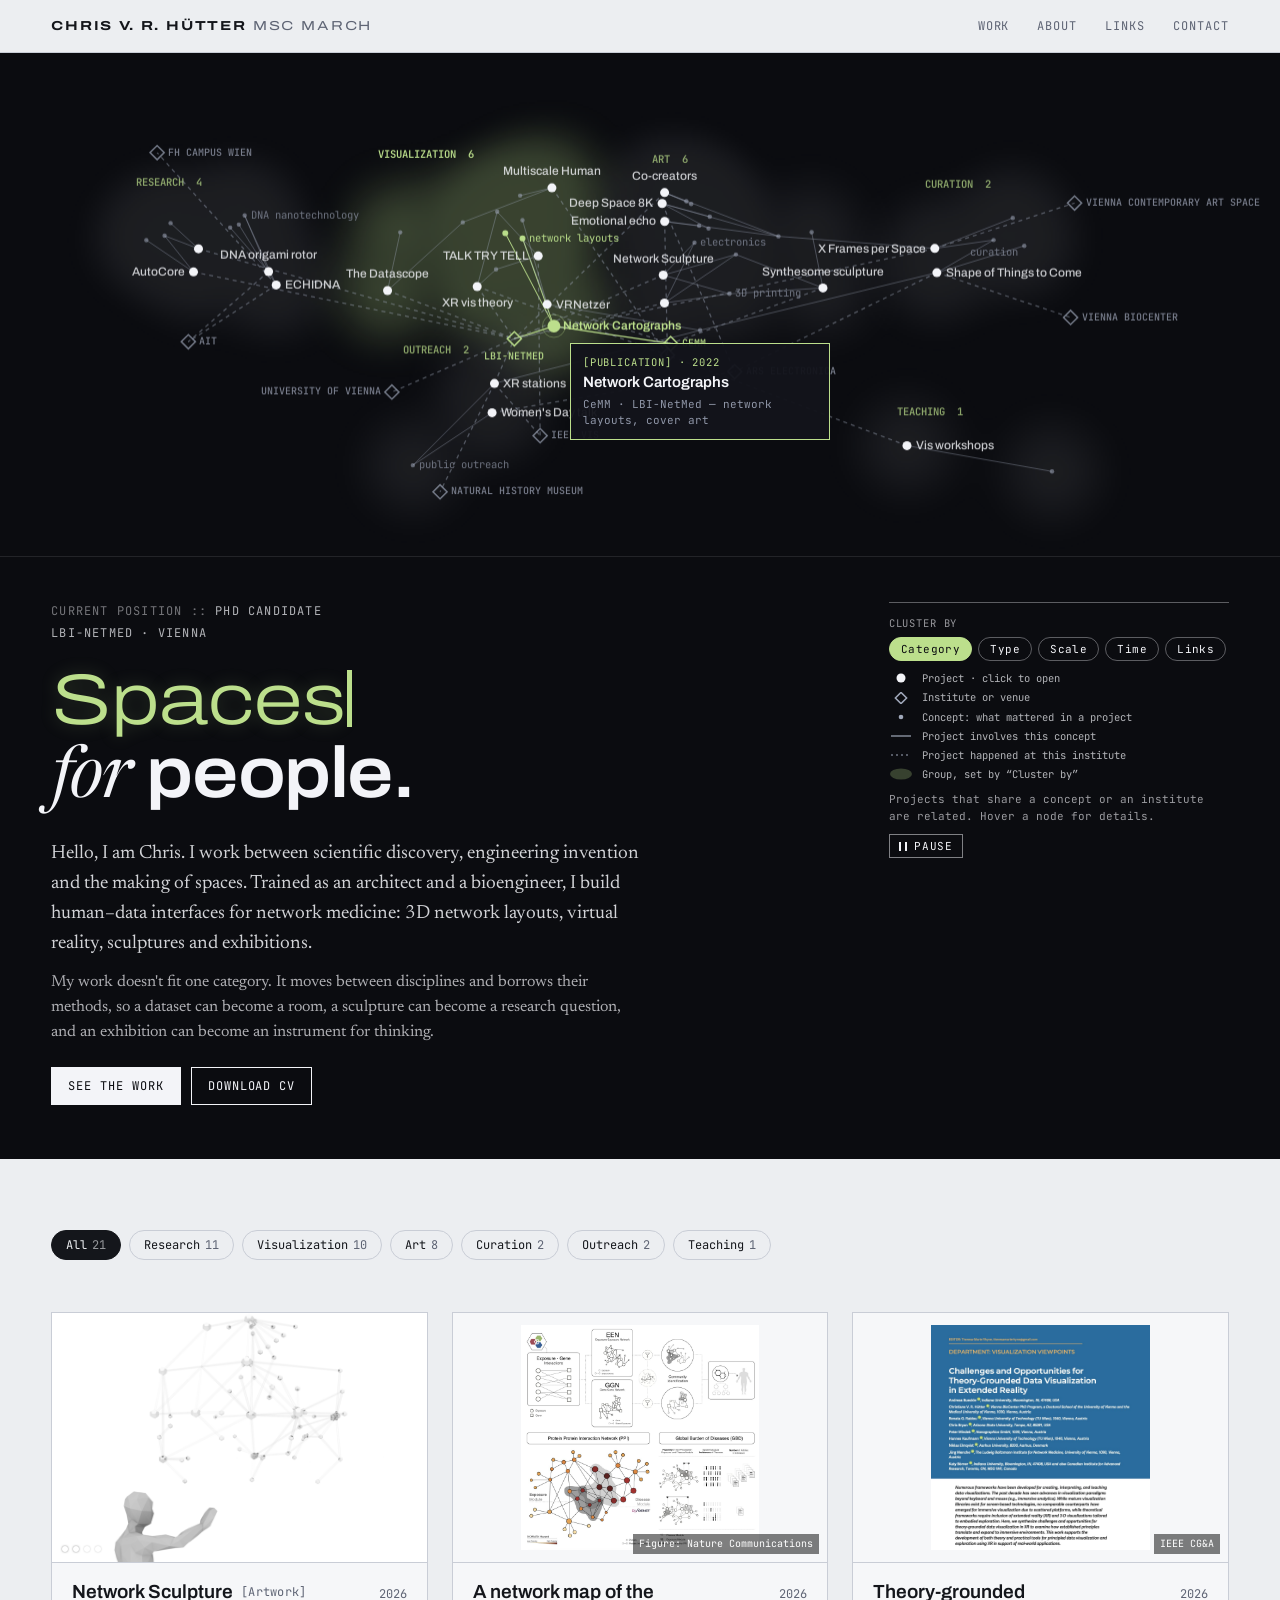
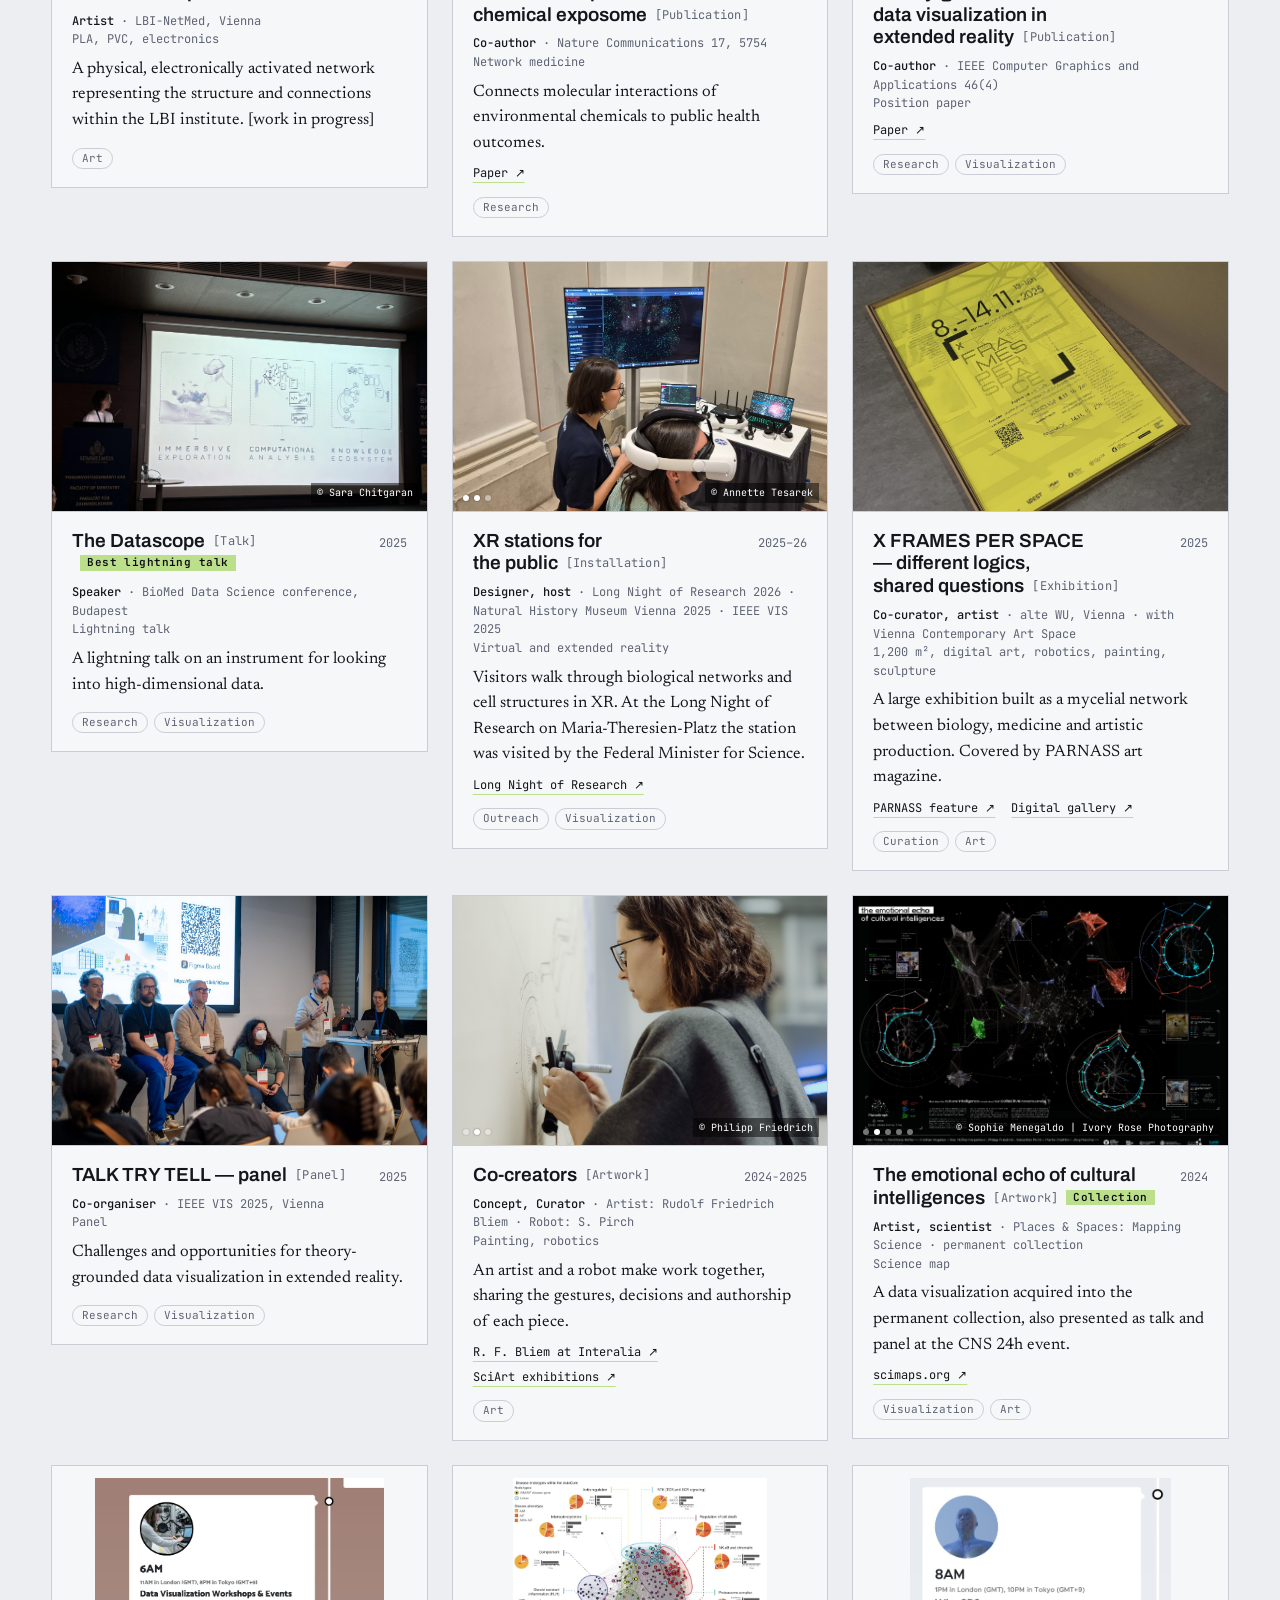
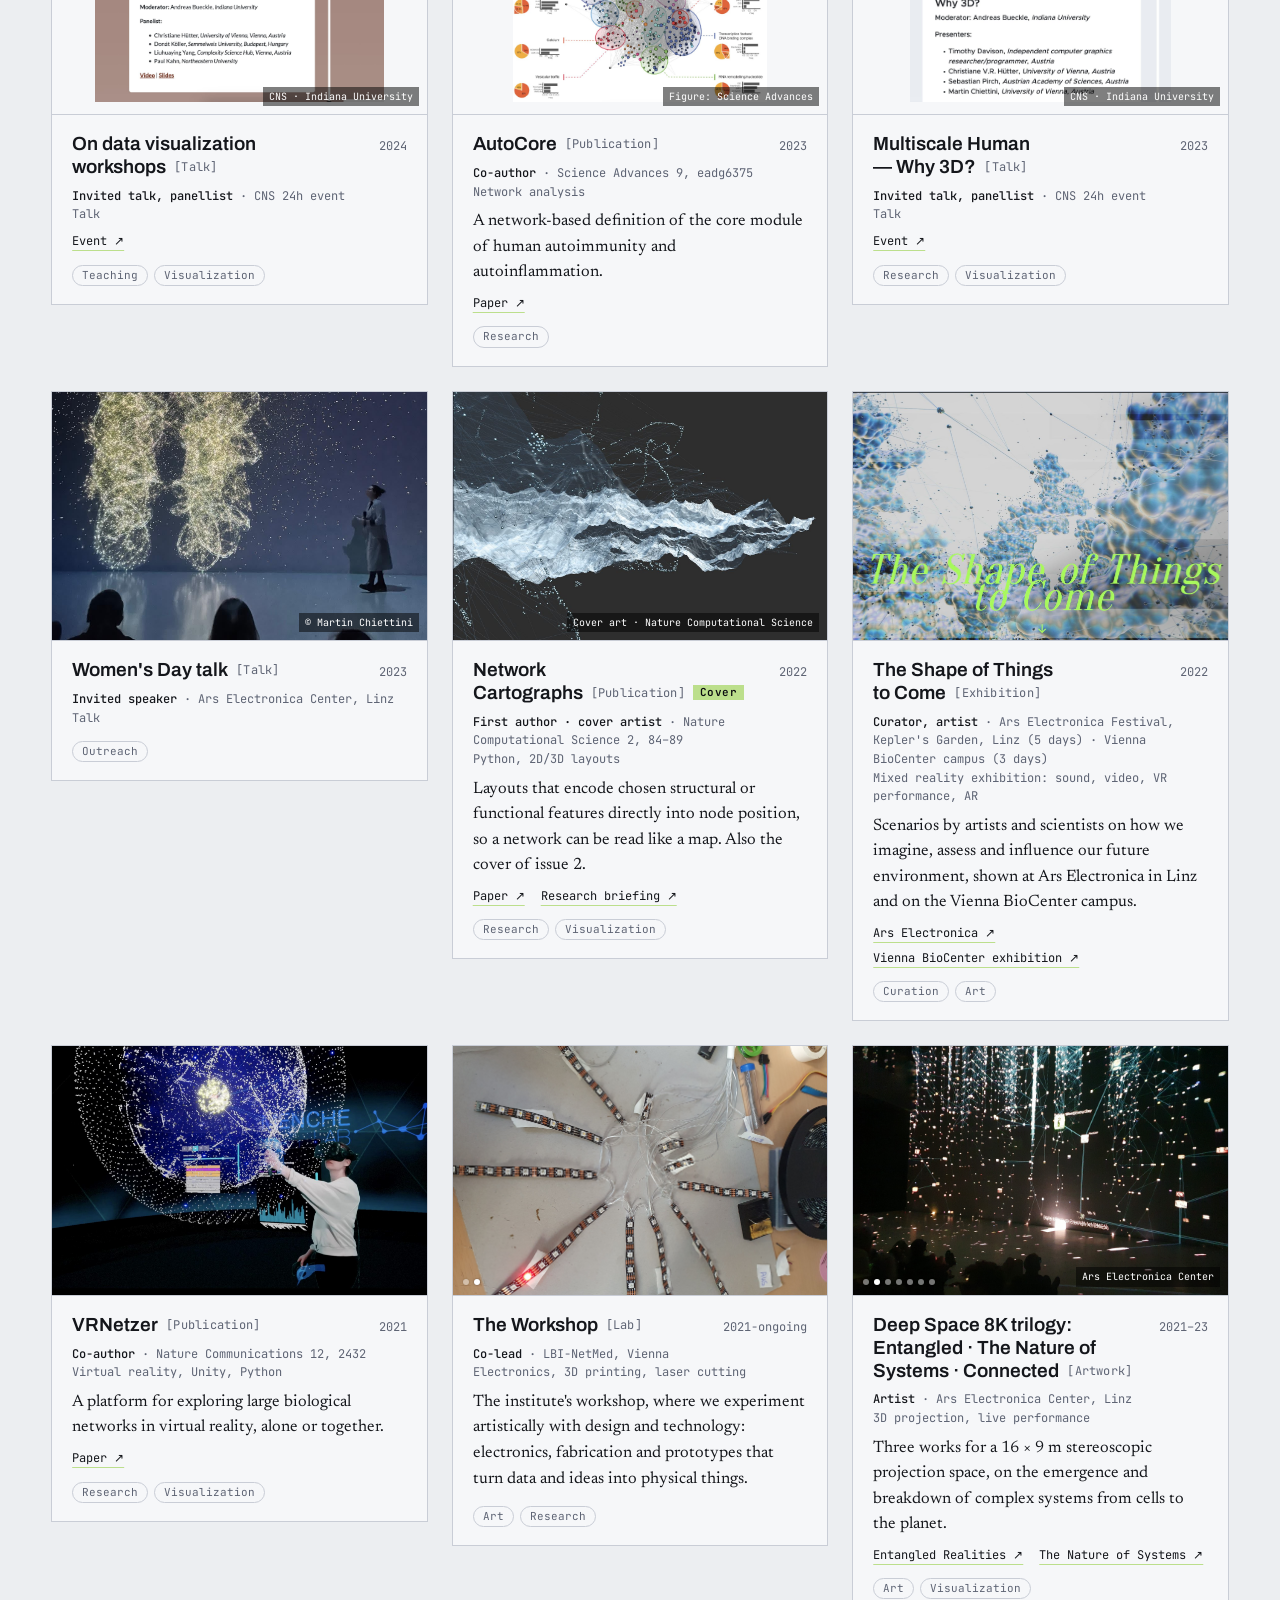
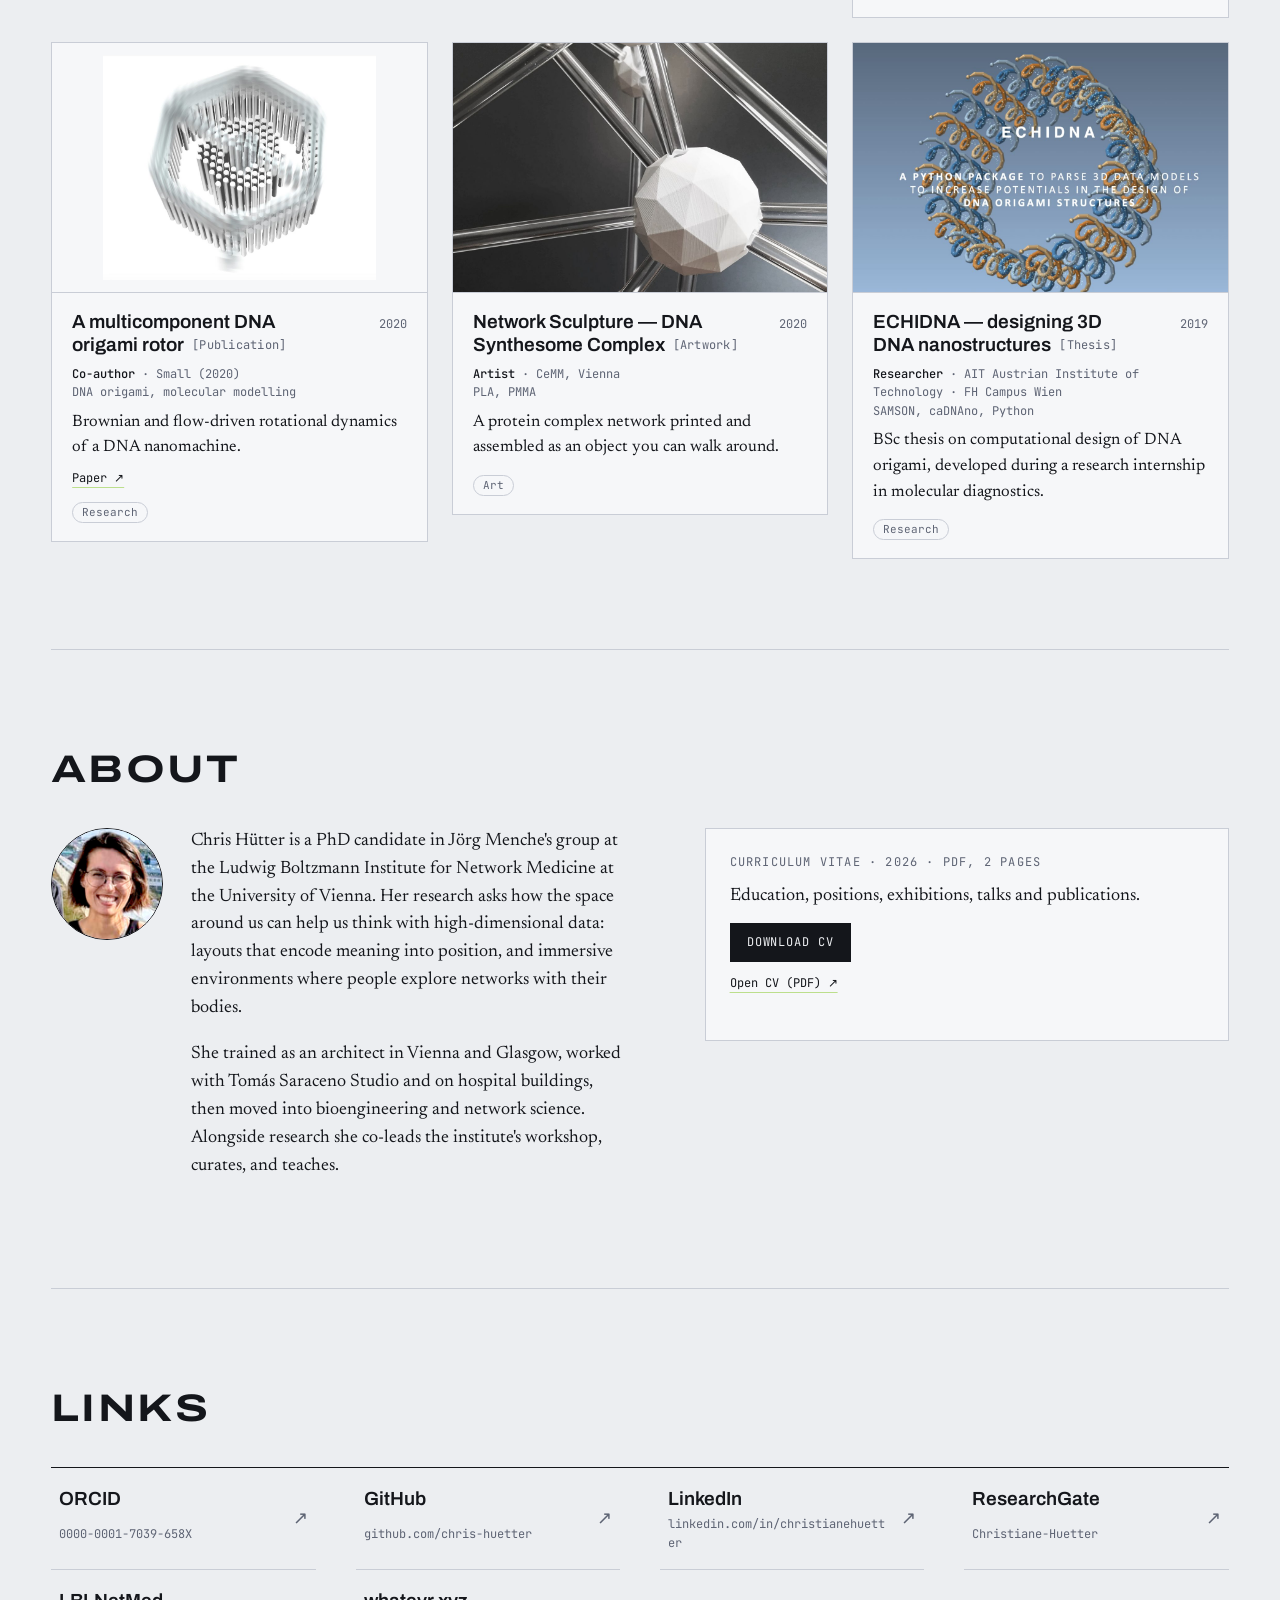
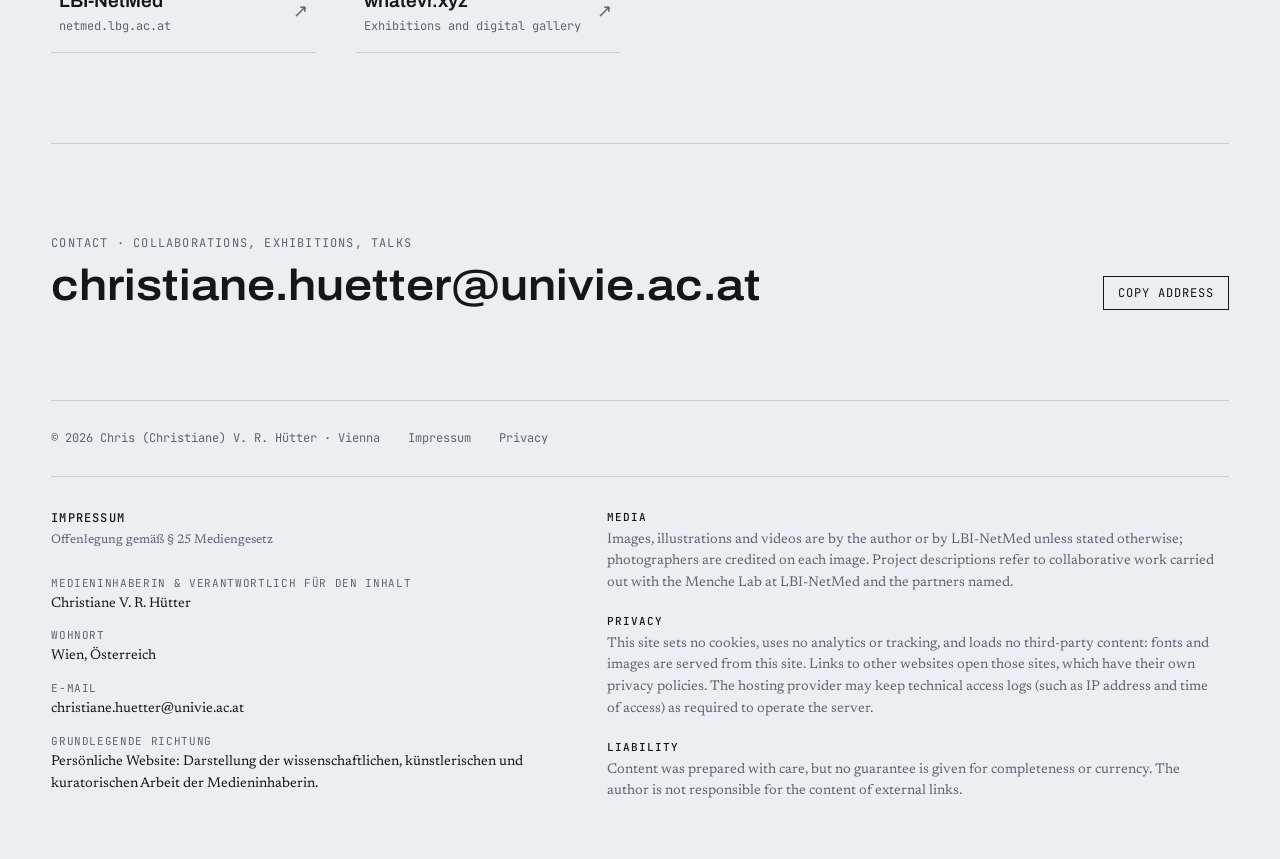
==== index.html @ 8ed03765 "modify gallery to react to taps (next image)" ====
<!doctype html>
<html lang="en">
<head>
<meta charset="utf-8">
<meta name="viewport" content="width=device-width,initial-scale=1,viewport-fit=cover">
<title>Chris V. R. Hütter · Data visualization &amp; embodied interaction</title>
<meta name="description" content="Portfolio of Chris V. R. Hütter, PhD candidate at the LBI-NetMed in Vienna: network visualization, virtual reality, sculpture and exhibitions, from molecules to systems.">
<meta name="author" content="Christiane V. R. Hütter">
<meta name="theme-color" content="#0B0C10">
<link rel="icon" href="favicon.svg" type="image/svg+xml">
<link rel="icon" href="favicon-32.png" sizes="32x32" type="image/png">
<link rel="apple-touch-icon" href="apple-touch-icon.png">
<link rel="preload" href="fonts/archivo-wdth.woff2" as="font" type="font/woff2" crossorigin>


<!--  <link rel="canonical" href="https://www.christianehuetter.xyz/"> -->
<link rel="canonical"	href="https://chris-huetter.github.io/"> 


<!-- Share preview (LinkedIn, Slack, email) -->
<meta property="og:url" content="https://chris-huetter.github.io/"> 
<!--"https://www.christianehuetter.xyz/" -->


<meta property="og:type" content="website">
<meta property="og:title" content="Chris V. R. Hütter">
<meta property="og:description" content="Data visualization, embodied interaction and exhibitions, from molecules to systems. PhD candidate, LBI-NetMed, Vienna.">


<!-- <meta property="og:image" content="https://www.christianehuetter.xyz/og-image.jpg"> -->
<meta property="og:image" content="https://chris-huetter.github.io/og-image.jpg">


<meta property="og:image:width" content="1200">
<meta property="og:image:height" content="630">
<meta property="og:image:alt" content="Chris V. R. Hütter over an installation view of X Frames per Space">
<meta name="twitter:card" content="summary_large_image">
<link rel="me" href="https://orcid.org/0000-0001-7039-658X">
<script type="application/ld+json">
{"@context":"https://schema.org","@type":"Person","name":"Christiane V. R. Hütter","url":"https://chris-huetter.github.io/","alternateName":"Chris Hütter",
 "jobTitle":"PhD candidate","affiliation":{"@type":"Organization","name":"Ludwig Boltzmann Institute for Network Medicine","url":"https://netmed.lbg.ac.at/"},
 "identifier":"https://orcid.org/0000-0001-7039-658X",
 "sameAs":["https://orcid.org/0000-0001-7039-658X","https://github.com/chris-huetter","https://www.linkedin.com/in/christianehuetter/","https://www.researchgate.net/profile/Christiane-Huetter"]}
</script>
<style>
/* self-hosted fonts (SIL Open Font License, see fonts/) */
@font-face{font-family:"Archivo";src:url("fonts/archivo-wdth.woff2") format("woff2");font-weight:100 900;font-stretch:62% 125%;font-style:normal;font-display:swap}
@font-face{font-family:"Newsreader";src:url("fonts/newsreader-opsz.woff2") format("woff2");font-weight:200 800;font-style:normal;font-display:swap}
@font-face{font-family:"Newsreader";src:url("fonts/newsreader-opsz-italic.woff2") format("woff2");font-weight:200 800;font-style:italic;font-display:swap}
@font-face{font-family:"JetBrains Mono";src:url("fonts/jetbrains-mono.woff2") format("woff2");font-weight:100 800;font-style:normal;font-display:swap}
:root{
  --bg:#ECEEF1; --paper:#F6F7F9; --ink:#14161B; --muted:#5E6474; --line:#C9CDD6; --hatch:rgba(20,22,27,.07);
  --accent:#BCDF8C; --accent-ink:#0B0C10; --focus:#14161B;  /* neon lime: used as a fill or highlighter, with dark text on it */
  --display:"Archivo","Helvetica Neue",Arial,sans-serif;
  --body:"Newsreader",Georgia,"Times New Roman",serif;
  --mono:"JetBrains Mono",ui-monospace,Menlo,Consolas,monospace;
}
@media (prefers-color-scheme:dark){
  :root:not([data-theme="light"]){
    --bg:#0E1015; --paper:#151821; --ink:#E5E7EE; --muted:#9097A8; --line:#2A2F3B; --hatch:rgba(229,231,238,.06);
    --accent:#BCDF8C; --accent-ink:#0B0C10; --focus:#BCDF8C; color-scheme:dark;
  }
}
:root[data-theme="dark"]{
  --bg:#0E1015; --paper:#151821; --ink:#E5E7EE; --muted:#9097A8; --line:#2A2F3B; --hatch:rgba(229,231,238,.06);
  --accent:#BCDF8C; --accent-ink:#0B0C10; --focus:#BCDF8C; color-scheme:dark;
}
*{box-sizing:border-box}
html{scroll-behavior:smooth}
body{background:var(--bg);color:var(--ink);font-family:var(--body);font-size:18px;line-height:1.55;margin:0}
a{color:inherit}
/* every link line: a real underline at the same distance from the text, whatever the font or line height */
a,.linklist .ln{text-decoration-thickness:2px;text-underline-offset:5px;text-decoration-skip-ink:none}
a:focus-visible,button:focus-visible{outline:2px solid var(--focus);outline-offset:3px}
.wrap{padding-inline:clamp(16px,4vw,56px)}
.inner{max-width:1180px;margin-inline:auto}

/* top: name + nav + scale slider, one sticky block */
.top{position:sticky;top:env(safe-area-inset-top,0px);z-index:20;background:color-mix(in srgb,var(--bg) 92%,transparent);backdrop-filter:blur(8px);border-bottom:1px solid var(--line)}
.bar{display:flex;align-items:center;justify-content:space-between;gap:16px;min-height:52px;flex-wrap:wrap}
.name{font-family:var(--display);font-variation-settings:"wdth" 125;font-weight:700;letter-spacing:.14em;text-transform:uppercase;font-size:13px;text-decoration:none}
.name span{font-weight:400;color:var(--muted)}
.bar nav{display:flex;gap:clamp(12px,2.5vw,28px);font-family:var(--mono);font-size:12px;text-transform:uppercase;letter-spacing:.08em}
.bar nav a{color:var(--muted);text-decoration:underline transparent}
.bar nav a:hover{color:var(--ink);text-decoration-color:var(--accent)}


/* shared text styles + filter chips */
.eyebrow{font-family:var(--mono);font-size:12px;letter-spacing:.1em;text-transform:uppercase;color:var(--muted)}
.lede{max-width:36em;font-size:clamp(18px,1.5vw,21px);margin:0}
.chips{display:flex;flex-wrap:wrap;gap:8px}
.chips button{font-family:var(--mono);font-size:12px;border:1px solid var(--line);background:transparent;color:var(--ink);border-radius:999px;padding:6px 14px;cursor:pointer}
.chips button:hover{border-color:var(--accent)}
.chips button[aria-pressed="true"]{background:var(--ink);color:var(--bg);border-color:var(--ink)}
.chips button .n{color:var(--muted);margin-left:5px}
.chips button[aria-pressed="true"] .n{color:inherit;opacity:.6}

/* scale sections */
.unit{font-family:var(--mono);font-size:12px;color:var(--muted);grid-column:1}
.count{font-family:var(--mono);font-size:12px;color:var(--muted);grid-column:2;grid-row:1/4;align-self:end}

.projects{list-style:none;margin:0 0 clamp(56px,10vh,100px);padding:0;display:grid;grid-template-columns:repeat(3,minmax(0,1fr));gap:24px;align-items:start}
.project{display:flex;flex-direction:column;border:1px solid var(--line);background:var(--paper)}
.fig{margin:0;position:relative;aspect-ratio:3/2;max-width:100%;border-bottom:1px solid var(--line);overflow:hidden;background:
  repeating-linear-gradient(135deg,var(--hatch) 0 1px,transparent 1px 9px),var(--bg)}
.fig .sl{width:100%;height:100%;object-fit:cover;display:block}
.fig.contain{background:#fff}
.fig.contain .sl{object-fit:contain;padding:12px}   /* figures, covers and screenshots are shown whole */
.fig .ph{position:absolute;inset:0;display:flex;flex-direction:column;justify-content:space-between;padding:14px 16px}
.fig .ph .k{font-family:var(--mono);font-size:11px;letter-spacing:.1em;text-transform:uppercase;color:var(--muted)}
.fig .ph .what{font-family:var(--body);font-style:italic;font-size:17px;line-height:1.35;color:var(--muted);max-width:18em}
.fig .ph .src{font-family:var(--mono);font-size:11px;color:var(--muted)}
.fig .corner{position:absolute;width:14px;height:14px;border-color:var(--muted);border-style:solid;opacity:.6}
.fig .c1{top:8px;left:8px;border-width:1px 0 0 1px}.fig .c2{top:8px;right:8px;border-width:1px 1px 0 0}
.fig .c3{bottom:8px;left:8px;border-width:0 0 1px 1px}.fig .c4{bottom:8px;right:8px;border-width:0 1px 1px 0}
.label{padding:18px 20px 18px;display:flex;flex-direction:column;gap:8px;flex:1}
.label .top{display:flex;justify-content:space-between;gap:12px;align-items:baseline;position:static;background:none;border:0;backdrop-filter:none}
.label h3{font-family:var(--display);font-variation-settings:"wdth" 100;font-weight:600;font-size:19px;line-height:1.2;margin:0;text-wrap:balance}
.label .yr{font-family:var(--mono);font-size:12px;color:var(--muted);font-variant-numeric:tabular-nums;white-space:nowrap}
.label .meta{font-family:var(--mono);font-size:12px;line-height:1.55;color:var(--muted)}
.label .meta b{font-weight:500;color:var(--ink)}
.label p{margin:0;font-size:16.5px}
.tags{display:flex;flex-wrap:wrap;gap:6px;margin-top:auto;padding-top:6px}
.tags span{font-family:var(--mono);font-size:11px;border:1px solid var(--line);border-radius:999px;padding:1px 9px;color:var(--muted)}
.links{display:flex;flex-wrap:wrap;gap:6px 16px;font-family:var(--mono);font-size:12px}
.links a{text-decoration:underline var(--accent)}
.links a:hover{text-decoration-thickness:3px}
.kind{font-family:var(--mono);font-size:12px;font-weight:400;color:var(--muted);margin-left:8px;letter-spacing:.02em;white-space:nowrap;vertical-align:2px}
.badge{display:inline-block;font-family:var(--mono);font-size:11px;background:var(--accent);color:var(--accent-ink);padding:1px 7px;margin-left:8px;letter-spacing:.04em;vertical-align:3px}
.empty{grid-column:1/-1;font-family:var(--mono);font-size:12px;color:var(--muted);margin:0}

/* about, CV card, contact, footer */
section.block{border-top:1px solid var(--line);padding-block:clamp(56px,10vh,100px)}
.block h2{font-family:var(--display);font-variation-settings:"wdth" 125;font-weight:700;text-transform:uppercase;letter-spacing:.06em;font-size:clamp(26px,3vw,40px);margin:0 0 28px}
.about{display:grid;grid-template-columns:minmax(0,1.1fr) minmax(0,1fr);gap:clamp(32px,6vw,80px)}
.about p{max-width:34em;margin:0 0 1em}

.contact{display:flex;flex-wrap:wrap;gap:24px 60px;align-items:end;justify-content:space-between}
.contact .big{font-family:var(--display);font-variation-settings:"wdth" 112;font-weight:600;font-size:clamp(24px,3.4vw,44px);line-height:1.1;margin:0;overflow-wrap:anywhere;user-select:all}
.copy{font-family:var(--mono);font-size:12px;border:1px solid var(--ink);background:transparent;color:var(--ink);padding:8px 14px;cursor:pointer;text-transform:uppercase;letter-spacing:.08em}
.copy:hover{background:var(--accent);border-color:var(--accent);color:var(--accent-ink)}
.foot{font-family:var(--mono);font-size:12px;color:var(--muted);display:flex;flex-wrap:wrap;gap:8px 28px;padding-block:28px;border-top:1px solid var(--line)}


/* hero: photo crossfade with blur morph */
.hero{--hero-accent:var(--accent);position:relative;overflow:hidden;background:#0B0C10;color:#F3F4F8}
/* the network band sits on top; text (left) and legend (right) sit below it */
.net-band{position:relative;height:clamp(360px,56vh,600px);border-bottom:1px solid rgba(243,244,248,.10)}
.shade{position:absolute;inset:0;background:linear-gradient(to top,rgba(8,9,13,.92) 0%,rgba(8,9,13,.55) 42%,rgba(8,9,13,.12) 78%),linear-gradient(to right,rgba(8,9,13,.55),rgba(8,9,13,0) 60%)}
.hero-in{position:relative;width:100%;padding-block:clamp(28px,5vh,48px) clamp(36px,6vh,64px)}
.hero-grid{display:grid;grid-template-columns:minmax(0,1fr) minmax(0,340px);gap:32px 56px;align-items:start}
.hero-text{display:grid;gap:22px}
.hero .eyebrow{color:rgba(243,244,248,.72)}
.hero h1,.hero .probe{font-family:var(--display);font-variation-settings:"wdth" 112;font-weight:600;font-size:clamp(36px,5.6vw,80px);line-height:1.02;letter-spacing:-.02em;margin:0;color:#F3F4F8;max-width:none}
/* three fixed lines that never wrap, so the changing words cannot push the layout around */
.hero h1 .ln{display:block;white-space:nowrap}
.hero h1 em{font-family:var(--body);font-style:italic;font-weight:400}
.typed{color:var(--hero-accent);text-shadow:0 0 18px rgba(188,223,140,.22);font-variation-settings:"wdth" 125;font-weight:300}
.caret{display:inline-block;width:.06em;height:.8em;background:var(--hero-accent);margin-left:.04em;vertical-align:-.04em;animation:blink 1s steps(1) infinite}
@keyframes blink{50%{opacity:0}}
#typed2{display:inline-block;transition:opacity .6s,filter .6s}
#typed2.out{opacity:0;filter:blur(8px)}
.hero .lede-sub{margin:-10px 0 0;max-width:36em;font-size:clamp(16px,1.2vw,18px);color:rgba(243,244,248,.7)}
.hero .lede{max-width:32em;color:rgba(243,244,248,.86);margin:0;font-size:clamp(18px,1.5vw,21px)}
.hero-cta{display:flex;flex-wrap:wrap;gap:10px}
.btn{font-family:var(--mono);font-size:12px;text-transform:uppercase;letter-spacing:.08em;border:1px solid var(--ink);background:transparent;color:var(--ink);padding:11px 16px;cursor:pointer;text-decoration:none;display:inline-block;line-height:1.2}
.btn.solid{background:var(--ink);color:var(--bg)}
.btn:hover{background:var(--accent);border-color:var(--accent);color:var(--accent-ink)}
.hero .btn{border-color:#F3F4F8;color:#F3F4F8}
.hero .btn.solid{background:#F3F4F8;color:#0B0C10}
.hero .btn:hover{background:var(--hero-accent);border-color:var(--hero-accent);color:#0B0C10}
.hero-cap{display:grid;gap:8px;justify-items:start;font-family:var(--mono);font-size:12px;color:rgba(243,244,248,.8);border-top:1px solid rgba(243,244,248,.35);padding-top:12px}

.workhead{padding-block:clamp(40px,7vh,72px) 24px;display:grid;gap:12px;scroll-margin-top:70px}
.workhead h2{font-family:var(--display);font-variation-settings:"wdth" 125;font-weight:700;text-transform:uppercase;letter-spacing:.06em;font-size:clamp(26px,3vw,40px);margin:0}
.workhead p{margin:0;color:var(--muted);max-width:36em}
.workhead .chips{margin-top:8px}

.fig .credit{position:absolute;right:8px;bottom:8px;font-family:var(--mono);font-size:10px;color:#fff;background:rgba(0,0,0,.5);padding:2px 6px;max-width:calc(100% - 16px);overflow:hidden;text-overflow:ellipsis;white-space:nowrap}
.fig.has{background:var(--paper)}
/* gallery: images stacked on top of each other, the current one fades in */
.fig.gal .sl{position:absolute;inset:0;opacity:0;transition:opacity .8s ease}
.fig.gal .sl.on{opacity:1}
.fig .dots i.bad{display:none}
.fig.gal{cursor:pointer}
.fig.gal:focus-visible{outline:2px solid var(--accent);outline-offset:2px}
.fig .dots{position:absolute;left:10px;bottom:10px;display:flex;gap:5px}
.fig .dots i{width:6px;height:6px;border-radius:50%;background:#fff;opacity:.45;box-shadow:0 0 2px rgba(0,0,0,.5);transition:opacity .3s}
.fig .dots i.on{opacity:1}
@media (prefers-reduced-motion:reduce){ .fig.gal .sl{transition:none} }
.bio{display:grid;grid-template-columns:112px minmax(0,1fr);gap:28px;align-items:start}
.portrait{position:relative;margin:0;width:112px;aspect-ratio:1;max-width:100%;border-radius:50%;overflow:hidden;border:1px solid var(--ink);background:repeating-linear-gradient(135deg,var(--hatch) 0 1px,transparent 1px 7px),var(--paper)}
.portrait img{position:absolute;inset:0;width:100%;height:100%;object-fit:cover;z-index:1}
.portrait .ph{position:absolute;inset:0;display:grid;place-items:center;font-family:var(--mono);font-size:10px;letter-spacing:.1em;text-transform:uppercase;color:var(--muted)}
.cvcard{scroll-margin-top:80px;align-self:start;border:1px solid var(--line);background:var(--paper);padding:24px;display:grid;gap:12px;align-content:start;justify-items:start}
.cvcard p{margin:0}
.cvlink{font-family:var(--mono);font-size:12px;text-decoration:underline var(--accent)}
.cvlink:hover{text-decoration-thickness:3px}
.cvmsg{font-family:var(--mono);font-size:12px;color:var(--muted);min-height:1em}

/* header network */
.hero .net{position:absolute;inset:0;width:100%;height:100%;display:block}
.net-cap{gap:10px}
.legend{display:grid;grid-template-columns:24px 1fr;gap:5px 9px;margin:0;align-items:center;font-family:var(--mono);font-size:10.5px;line-height:1.35;color:rgba(243,244,248,.72)}
.legend dt{margin:0;display:flex}.legend dt svg{width:24px;height:12px}
.legend dd{margin:0}
.hero .eyebrow .cur{color:rgba(243,244,248,.45)}
.eyebrow.pos{display:grid;gap:3px}
.clusterby{display:grid;gap:6px}
.cb-l{font-family:var(--mono);font-size:10.5px;letter-spacing:.08em;text-transform:uppercase;color:rgba(243,244,248,.6)}
.cb-b{display:flex;flex-wrap:wrap;gap:6px}
.cb-b button{font-family:var(--mono);font-size:11px;letter-spacing:.04em;background:transparent;color:#F3F4F8;border:1px solid rgba(243,244,248,.35);border-radius:999px;padding:4px 11px;cursor:pointer}
.cb-b button:hover{border-color:var(--accent)}
.cb-b button[aria-pressed="true"]{background:var(--accent);border-color:var(--accent);color:var(--accent-ink)}
.net-hint{margin:0;font-family:var(--mono);font-size:11px;line-height:1.5;color:rgba(243,244,248,.62)}
.tip{position:absolute;z-index:3;max-width:260px;background:rgba(18,20,27,.95);border:1px solid var(--accent);padding:10px 12px;pointer-events:none;opacity:0;transform:translateY(4px);transition:opacity .25s,transform .25s}
.tip.on{opacity:1;transform:none}
.tip .k{font-family:var(--mono);font-size:10.5px;letter-spacing:.08em;text-transform:uppercase;color:var(--accent)}
.tip .t{font-family:var(--display);font-weight:600;font-size:15px;line-height:1.25;margin:3px 0 4px;color:#F3F4F8}
.tip .m{font-family:var(--mono);font-size:11px;line-height:1.5;color:#9097A8}
.tip .go{display:block;margin-top:6px;font-family:var(--mono);font-size:10.5px;color:var(--accent);letter-spacing:.06em;text-transform:uppercase}
/* a card lights up briefly when reached from the network */
.project{scroll-margin-top:80px}
/* selected from the network: strong outline and tinted text area; the rest steps back */
.project{transition:opacity .3s,box-shadow .3s}
.project{--sel-ink:#5C9A0A}                        /* lime green, dark enough to read on the light cards */
.project.sel{box-shadow:0 0 22px 4px rgba(176,232,64,.55),0 0 46px 10px rgba(176,232,64,.22)}   /* soft lime glow, like the network clusters */
.project.sel .label h3,.project.sel .label .yr,.project.sel .label .meta,.project.sel .label .meta b,.project.sel .label .kind{color:var(--sel-ink)}   /* headings only; the serif description stays black */
.project.sel .label h3::before{content:"●";font-size:.7em;margin-right:8px;vertical-align:.15em}
.projects.has-sel .project:not(.sel){opacity:.42}
.projects.has-sel .project:not(.sel):hover{opacity:1}
.selbar{display:flex;flex-wrap:wrap;align-items:center;gap:8px 12px;font-family:var(--mono);font-size:12.5px;padding:8px 2px;color:#5C9A0A;justify-self:start}
.selbar b{font-weight:600}
.sb-dot{width:9px;height:9px;border-radius:50%;background:#7CC416;box-shadow:0 0 8px 2px rgba(176,232,64,.8)}
.selbar button{font-family:var(--mono);font-size:11.5px;text-transform:uppercase;letter-spacing:.06em;background:transparent;border:1px solid var(--ink);color:var(--ink);padding:4px 10px;cursor:pointer;margin-left:4px}
.selbar button:hover{background:var(--ink);color:var(--bg)}

/* pause control */
.controls{display:flex;align-items:center;gap:14px}
.pause{justify-self:start;display:inline-flex;align-items:center;gap:7px;background:transparent;border:1px solid rgba(243,244,248,.5);color:#F3F4F8;font-family:var(--mono);font-size:11px;text-transform:uppercase;letter-spacing:.08em;padding:4px 9px;cursor:pointer}
.pause:hover{border-color:#F3F4F8}
.pause .ico{width:8px;height:9px;border-left:2px solid currentColor;border-right:2px solid currentColor;box-sizing:border-box}
.pause[aria-pressed="true"] .ico{border:0;width:0;height:0;border-left:8px solid currentColor;border-top:5px solid transparent;border-bottom:5px solid transparent}

/* links */
.linklist{list-style:none;margin:0;padding:0;display:grid;grid-template-columns:repeat(auto-fill,minmax(250px,1fr));column-gap:40px;border-top:1px solid var(--ink)}
.linklist a{display:grid;grid-template-columns:minmax(0,1fr) auto;gap:2px 16px;padding:16px 8px;border-bottom:1px solid var(--line);text-decoration:none;height:100%}
.linklist .ln{text-decoration:underline transparent;justify-self:start}
.linklist a:hover .ln{text-decoration-color:var(--accent)}
.linklist a:hover .ar{color:var(--ink)}
.linklist .ln{font-family:var(--display);font-weight:600;font-size:19px}
.linklist .lh{font-family:var(--mono);font-size:12px;color:var(--muted);grid-column:1;overflow-wrap:anywhere}
.linklist .ar{grid-column:2;grid-row:1/3;align-self:center;font-family:var(--mono);color:var(--muted)}

/* legal */
footer.foot{border-top:1px solid var(--line)}
.foot a{text-decoration:underline transparent}.foot a:hover{color:var(--ink);text-decoration-color:var(--accent)}
.legal{display:grid;grid-template-columns:minmax(0,1fr) minmax(0,1.3fr);gap:24px clamp(32px,6vw,80px);padding-block:32px 56px;border-top:1px solid var(--line);font-size:14px;line-height:1.55;color:var(--muted);scroll-margin-top:80px}
.legal h2{font-family:var(--mono);font-size:12px;letter-spacing:.1em;text-transform:uppercase;color:var(--ink);margin:0 0 4px;font-weight:500}
.legal h3{font-family:var(--mono);font-size:11px;letter-spacing:.1em;text-transform:uppercase;color:var(--ink);margin:18px 0 4px;font-weight:500}
.legal h3:first-child{margin-top:0}
.legal p{margin:0;max-width:44em}
.legal .lg-sub{font-size:12.5px;margin-bottom:14px}
.legal dl{margin:0;display:grid;gap:2px}
.legal dt{font-family:var(--mono);font-size:11px;text-transform:uppercase;letter-spacing:.06em;margin-top:10px}
.legal dd{margin:0;color:var(--ink)}

@media (max-width:1040px){ .projects{grid-template-columns:repeat(2,minmax(0,1fr))} }
@media (max-width:760px){
  .net-band{height:380px}
    .bio{grid-template-columns:84px minmax(0,1fr);gap:18px}
  .portrait{width:84px}
  .legal{grid-template-columns:1fr}
  .hero-grid{grid-template-columns:1fr}
  body{font-size:17px}
  .projects{grid-template-columns:1fr}
  .about{grid-template-columns:1fr}
  .bar{padding-top:12px}
}
@media (max-width:480px){ .bar nav a.opt{display:none} .stops a{font-size:0} .stops a::after{content:attr(data-short);font-size:10px} }
@media (prefers-reduced-motion:reduce){ html{scroll-behavior:auto} .marker{transition:none} .caret{animation:none} }
</style>
</head>
<body>
<div class="top">
  <div class="wrap"><div class="inner">
    <div class="bar">
      <a class="name" href="#intro">Chris V. R. Hütter <span>MSc MArch</span></a>
      <nav aria-label="Sections">
        <a href="#work">Work</a>
        <a href="#about">About</a>
        <a href="#links" class="opt">Links</a>
        <a href="#contact" class="opt">Contact</a>
      </nav>
    </div>
  </div></div>
</div>

<main>
  <section class="hero" id="intro" aria-label="Introduction">
    <div class="net-band" id="band">
      <canvas class="net" id="net" aria-hidden="true"></canvas>
      <div class="tip" id="tip" aria-hidden="true"><div class="k" id="tipK"></div><div class="t" id="tipT"></div><div class="m" id="tipM"></div></div>
    </div>
    <div class="wrap hero-in"><div class="inner hero-grid">
      <div class="hero-text">
        <div class="eyebrow pos"><span><span class="cur">Current position ::</span> PhD candidate</span><span>LBI-NetMed · Vienna</span></div>
        <h1 aria-label="Spaces for people, worlds for data, exhibitions for the future."><span class="ln"><span class="typed" id="typed">Spaces</span><span class="caret" aria-hidden="true"></span></span><span class="ln"><em>for</em> <span id="typed2">people</span>.</span></h1>
        <p class="lede">Hello, I am Chris. I work between scientific discovery, engineering invention and the making of spaces. Trained as an architect and a bioengineer, I build human–data interfaces for network medicine: 3D network layouts, virtual reality, sculptures and exhibitions.</p>
        <p class="lede-sub">My work doesn't fit one category. It moves between disciplines and borrows their methods, so a dataset can become a room, a sculpture can become a research question, and an exhibition can become an instrument for thinking.</p>
        <div class="hero-cta"><a href="#work" class="btn solid">See the work</a><button type="button" class="btn" id="cvBtn2">Download CV</button></div>
      </div>
      <div class="hero-cap net-cap">
        <div class="clusterby" role="group" aria-label="Cluster the network by"><span class="cb-l">Cluster by</span><span class="cb-b" id="clusterBtns"></span></div>
        <dl class="legend">
          <dt><svg viewBox="0 0 24 12" aria-hidden="true"><circle cx="12" cy="6" r="4.5" fill="#F3F4F8"/></svg></dt><dd>Project · click to open</dd>
          <dt><svg viewBox="0 0 24 12" aria-hidden="true"><rect x="8" y="2" width="8" height="8" transform="rotate(45 12 6)" fill="none" stroke="#A0A8BA" stroke-width="1.5"/></svg></dt><dd>Institute or venue</dd>
          <dt><svg viewBox="0 0 24 12" aria-hidden="true"><circle cx="12" cy="6" r="2.3" fill="#A0A8BA"/></svg></dt><dd>Concept: what mattered in a project</dd>
          <dt><svg viewBox="0 0 24 12" aria-hidden="true"><line x1="2" y1="6" x2="22" y2="6" stroke="#A0A8BA" stroke-width="1.2"/></svg></dt><dd>Project involves this concept</dd>
          <dt><svg viewBox="0 0 24 12" aria-hidden="true"><line x1="2" y1="6" x2="22" y2="6" stroke="#A0A8BA" stroke-width="1.2" stroke-dasharray="2 3"/></svg></dt><dd>Project happened at this institute</dd>
          <dt><svg viewBox="0 0 24 12" aria-hidden="true"><ellipse cx="12" cy="6" rx="11" ry="5.5" fill="rgba(188,223,140,.25)"/></svg></dt><dd>Group, set by “Cluster by”</dd>
        </dl>
        <p class="net-hint">Projects that share a concept or an institute are related. Hover a node for details.</p>
        <button type="button" class="pause" id="pause" aria-pressed="false" aria-label="Pause animation"><span class="ico" aria-hidden="true"></span><span class="txt">Pause</span></button>
      </div>
    </div></div>
  </section>

  <div class="wrap"><div class="inner">
    <section class="workhead" id="work" aria-label="Projects">
      <div class="chips" id="chips" role="group" aria-label="Filter projects by kind of work"></div>
      <div class="selbar" id="selbar" role="status" hidden></div>
    </section>
    <ul class="projects" id="projects"></ul>

    <section class="block" id="about">
      <h2>About</h2>
      <div class="about">
        <div class="bio">
          <!-- Portrait: save a square photo as img/portrait.jpg (about 400 × 400 px). Until then a placeholder shows. -->
          <figure class="portrait" id="portrait"><img src="img/portrait.jpg" alt="Portrait of Chris V. R. Hütter" width="400" height="400"><span class="ph" aria-hidden="true">Portrait</span></figure>
          <div>
          <p>Chris Hütter is a PhD candidate in Jörg Menche's group at the Ludwig Boltzmann Institute for Network Medicine at the University of Vienna. Her research asks how the space around us can help us think with high-dimensional data: layouts that encode meaning into position, and immersive environments where people explore networks with their bodies.</p>
          <p>She trained as an architect in Vienna and Glasgow, worked with Tomás Saraceno Studio and on hospital buildings, then moved into bioengineering and network science. Alongside research she co-leads the institute's workshop, curates, and teaches.</p>
          </div>
        </div>
        <div class="cvcard" id="cv">
          <span class="eyebrow">Curriculum vitae · 2026 · PDF, 2 pages</span>
          <p>Education, positions, exhibitions, talks and publications.</p>
          <button type="button" class="btn solid" id="cvBtn">Download CV</button>
          <a class="cvlink" id="cvLink" href="Huetter_CV_2026.pdf" target="_blank" rel="noopener" hidden>Open CV (PDF) ↗</a>
          <span class="cvmsg" id="cvMsg" role="status"></span>
        </div>
      </div>
    </section>

    <section class="block" id="links">
      <h2>Links</h2>
      <ul class="linklist" id="linklist"></ul>
    </section>

    <section class="block" id="contact">
      <div class="contact">
        <div>
          <div class="eyebrow" style="margin-bottom:10px">Contact · collaborations, exhibitions, talks</div>
          <p class="big" id="mail">christiane.huetter@univie.ac.at</p>
        </div>
        <button class="copy" id="copyBtn" type="button">Copy address</button>
      </div>
    </section>
    <footer class="foot">
      <span>© 2026 Chris (Christiane) V. R. Hütter · Vienna</span>
      <a href="#impressum">Impressum</a>
      <a href="#privacy">Privacy</a>
    </footer>
    <section class="legal" id="impressum" aria-labelledby="imp-h">
      <div>
        <h2 id="imp-h">Impressum</h2>
        <p class="lg-sub">Offenlegung gemäß § 25 Mediengesetz</p>
        <dl>
          <dt>Medieninhaberin &amp; verantwortlich für den Inhalt</dt>
          <dd>Christiane V. R. Hütter</dd>
          <dt>Wohnort</dt>
          <dd>Wien, Österreich</dd>
          <dt>E-Mail</dt>
          <dd>christiane.huetter@univie.ac.at</dd>
          <dt>Grundlegende Richtung</dt>
          <dd>Persönliche Website: Darstellung der wissenschaftlichen, künstlerischen und kuratorischen Arbeit der Medieninhaberin.</dd>
        </dl>
      </div>
      <div id="privacy">
        <h3>Media</h3>
        <p>Images, illustrations and videos are by the author or by LBI-NetMed unless stated otherwise; photographers are credited on each image. Project descriptions refer to collaborative work carried out with the Menche Lab at LBI-NetMed and the partners named.</p>
        <h3>Privacy</h3>
        <p>This site sets no cookies, uses no analytics or tracking, and loads no third-party content: fonts and images are served from this site. Links to other websites open those sites, which have their own privacy policies. The hosting provider may keep technical access logs (such as IP address and time of access) as required to operate the server.</p>
        <h3>Liability</h3>
        <p>Content was prepared with care, but no guarantee is given for completeness or currency. The author is not responsible for the content of external links.</p>
      </div>
    </section>
  </div></div>
</main>

<script>
const SCALES=[
  {name:"Molecules",short:"Mol",exp:-9,unit:"10⁻⁹ m · a DNA double helix is 2 nm wide",intro:"Where it started: designing matter one base pair at a time."},
  {name:"Bodies",short:"Body",exp:0,unit:"10⁰ m · arm's length",intro:"Objects and interfaces you can walk around, hold, or step into."},
  {name:"Spaces",short:"Space",exp:1,unit:"10¹ m · up to 1,200 m² of exhibition",intro:"Exhibitions, projections and buildings: data as a space shared by many people."},
  {name:"Systems",short:"Sys",exp:7,unit:"10⁻⁶ → 10⁷ m · from one cell's interactome to public health",intro:"Networks as the common language across scales: biological systems laid out so that position means something, and work that links molecules to populations."}
];

/* net: how the project appears in the header network (n: short node label, f: main category, one of the filter categories (Research, Visualization, Art, Curation, Outreach, Teaching), c: concepts, i: institute keys from INST).
   k: label shown in [brackets] next to the title (Publication, Exhibition, Artwork, Talk, …). img: photo path, or a list of paths for a gallery (["img/a.jpg","img/b.mp4"]); .mp4/.webm/.mov files play as muted videos; a list entry can also be {src,credit,pos}. ph: what the photo shows (alt text, or the placeholder label while no photo exists). */
const P=[
 {s:0,y:"2019",t:"ECHIDNA — designing 3D DNA nanostructures",
  img:"img/p-echidna.jpg",
  net:{n:"ECHIDNA",f:"Research",c:["DNA nanotechnology", "caDNAno"],i:["ait", "fhc"]},k:"Thesis",role:"Researcher",where:"AIT Austrian Institute of Technology · FH Campus Wien",medium:"SAMSON, caDNAno, Python",cat:["Research"],
  d:"BSc thesis on computational design of DNA origami, developed during a research internship in molecular diagnostics.",
  ph:"ECHIDNA: a Python package to parse 3D data models for DNA origami design",src:""},
 {s:0,y:"2020",t:"A multicomponent DNA origami rotor",fit:"contain",
  img:"img/p-dna-rotor.jpg",
  net:{n:"DNA origami rotor",f:"Research",c:["DNA nanotechnology", "Brownian motion"],i:["ait"]},k:"Publication",role:"Co-author",where:"Small (2020)",medium:"DNA origami, molecular modelling",cat:["Research"],
  d:"Brownian and flow-driven rotational dynamics of a DNA nanomachine.",links:[["Paper","https://doi.org/10.1002/smll.202001855"]],
  ph:"3D model of the DNA origami rotor",src:""},
 {s:2,y:"2022",t:"Network Cartographs",
  img:"img/p-cartographs-cover.jpg",
  net:{n:"Network Cartographs",f:"Visualization",c:["network layouts", "cover art"],i:["cemm", "lbi"]},k:"Publication",role:"First author · cover artist",where:"Nature Computational Science 2, 84–89",medium:"Python, 2D/3D layouts",cat:["Research","Visualization"],badge:"Cover",
  d:"Layouts that encode chosen structural or functional features directly into node position, so a network can be read like a map. Also the cover of issue 2.",
  links:[["Paper","https://doi.org/10.1038/s43588-022-00199-z"],["Research briefing","https://doi.org/10.1038/s43588-022-00203-6"]],
  ph:"Cover art for Nature Computational Science: a network layout rendered as a flowing landscape",src:"Cover art · Nature Computational Science"},
 {s:2,y:"2021",t:"VRNetzer",
  img:"img/p-vrnetzer.jpg",
  net:{n:"VRNetzer",f:"Visualization",c:["virtual reality", "network layouts", "collaboration"],i:["cemm"]},k:"Publication",role:"Co-author",where:"Nature Communications 12, 2432",medium:"Virtual reality, Unity, Python",cat:["Research","Visualization"],
  d:"A platform for exploring large biological networks in virtual reality, alone or together.",links:[["Paper","https://doi.org/10.1038/s41467-021-22570-w"]],
  ph:"A researcher explores a network in virtual reality with VRNetzer",src:""},
 {s:3,y:"2023",t:"AutoCore",fit:"contain",
  img:"img/p-autocore.jpg",
  net:{n:"AutoCore",f:"Research",c:["network medicine", "autoimmunity"],i:["lbi"]},k:"Publication",role:"Co-author",where:"Science Advances 9, eadg6375",medium:"Network analysis",cat:["Research"],
  d:"A network-based definition of the core module of human autoimmunity and autoinflammation.",links:[["Paper","https://doi.org/10.1126/sciadv.adg6375"]],
  ph:"Figure: the AutoCore disease module and its functional groups",src:"Figure: Science Advances"},
 {s:1,y:"2024-2025",t:"Co-creators",
  img:["img/p-co-creators-1.jpg","img/p-co-creators-2.jpg", "img/p-co-creators-3.jpg"],
  net:{n:"Co-creators",f:"Art",c:["robotics","human–machine collaboration","art + science"],i:["lbi"]},k:"Artwork",role:"Concept, Curator",where:"Artist: Rudolf Friedrich Bliem · Robot: S. Pirch",medium:"Painting, robotics",cat:["Art"],
  d:"An artist and a robot make work together, sharing the gestures, decisions and authorship of each piece.",
  links:[["R. F. Bliem at Interalia","https://www.interaliamag.org/author/rfbliem/"],["SciArt exhibitions","https://www.sciart.at/exhibitions/"]],
  ph:"Large drawing made together by an artist and a robot",src:"© Philipp Friedrich"},
 {s:2,y:"2021-ongoing",t:"The Workshop",
  img:["img/p-workshop-1.jpg", "img/p-workshop-2.mp4", "img/p-workshop-3.jpg"],
  net:{n:"LBI Workshop",f:"Art",c:["electronics","3D printing","data made physical"],i:["lbi"]},k:"Lab",role:"Co-lead",where:"LBI-NetMed, Vienna",medium:"Electronics, 3D printing, laser cutting",cat:["Art","Research"],
  d:"The institute's workshop, where we experiment artistically with design and technology: electronics, fabrication and prototypes that turn data and ideas into physical things.",
  ph:"Entrance to the institute workshop",src:""},
 {s:1,y:"2026",t:"Network Sculpture",
  img:["img/p-network-sculpture-2026-1.jpg", "img/p-network-sculpture-2026-2.png", "img/p-network-sculpture-2026-3.jpeg", "img/p-network-sculpture-2026-4.jpeg"],
  net:{n:"Network Sculpture",f:"Art",c:["3D printing", "data made physical", "electronics"],i:["lbi"]},k:"Artwork",role:"Artist",where:"LBI-NetMed, Vienna",medium:"PLA, PVC, electronics",cat:["Art"],
  d:"A physical, electronically activated network representing the structure and connections within the LBI institute. [work in progress]",
  ph:"Network sculpture prototype suspended along the institute corridor",src:""},
 {s:0,y:"2020",t:"Network Sculpture — DNA Synthesome Complex",
  img:"img/p-synthesome.jpg",
  net:{n:"Synthesome sculpture",f:"Art",c:["3D printing", "data made physical", "protein complex"],i:["cemm"]},k:"Artwork",role:"Artist",where:"CeMM, Vienna",medium:"PLA, PMMA",cat:["Art"],
  d:"A protein complex network printed and assembled as an object you can walk around.",
  ph:"Detail of the DNA Synthesome Complex network sculpture",src:""},
 {s:1,y:"2025",t:"The Datascope",
  img:"img/p-datascope.jpg",
  net:{n:"The Datascope",f:"Visualization",c:["high-dimensional data", "Best Lightning Talk award"],i:["lbi"]},k:"Talk",role:"Speaker",where:"BioMed Data Science conference, Budapest",medium:"Lightning talk",cat:["Research","Visualization"],badge:"Best lightning talk",
  d:"A lightning talk on an instrument for looking into high-dimensional data.",
  ph:"Lightning talk on the Datascope at the BioMed Data Science conference",src:"© Sara Chitgaran"},
 {s:1,y:"2025–26",t:"XR stations for the public",
  img:["img/p-xr-stations-1.jpg", "img/p-xr-stations-2.jpg", "img/p-xr-stations-3.jpg"],
  net:{n:"XR stations",f:"Outreach",c:["virtual reality", "public outreach"],i:["lbi", "nhm", "vis"]},k:"Installation",role:"Designer, host",where:"Long Night of Research 2026 · Natural History Museum Vienna 2025 · IEEE VIS 2025",medium:"Virtual and extended reality",cat:["Outreach","Visualization"],
  d:"Visitors walk through biological networks and cell structures in XR. At the Long Night of Research on Maria-Theresien-Platz the station was visited by the Federal Minister for Science.",
  links:[["Long Night of Research","https://netmed.lbg.ac.at/society/"]],
  ph:"Visitors exploring biological networks in VR at the XR station",src:"© Annette Tesarek"},
 {s:1,y:"2023",t:"Multiscale Human — Why 3D?",fit:"contain",
  img:"img/p-why-3d.jpg", 
  net:{n:"Multiscale Human",f:"Visualization",c:["3D perception", "high-dimensional data"],i:["cns"]},k:"Talk",role:"Invited talk, panellist",where:"CNS 24h event",medium:"Talk",cat:["Research","Visualization"],
  links:[["Event","https://humanatlas.io/events/2024-24h/"]],ph:"Programme of the “Why 3D?” session at the CNS 24h event",src:"CNS · Indiana University"},
 {s:2,y:"2025",t:"X FRAMES PER SPACE — different logics, shared questions",
  img:"img/p-x-frames.jpg",
  net:{n:"X Frames per Space",f:"Curation",c:["curation", "art + science", "1,200 m²"],i:["lbi", "vcas"]},k:"Exhibition",role:"Co-curator, artist",where:"alte WU, Vienna · with Vienna Contemporary Art Space",medium:"1,200 m², digital art, robotics, painting, sculpture",cat:["Curation","Art"],
  d:"A large exhibition built as a mycelial network between biology, medicine and artistic production. Covered by PARNASS art magazine.",
  links:[["PARNASS feature","https://www.parnass.at/news/x-frames-per-space"],["Digital gallery","https://whatevr.xyz/"]],
  ph:"Exhibition poster for X Frames per Space, 8–14 Nov 2025",src:""},
 {s:2,y:"2022",t:"The Shape of Things to Come",
  img:"img/p-shape-of-things.jpg",  
  net:{n:"Shape of Things to Come",f:"Curation",c:["curation", "mixed reality", "virtual reality"],i:["ars", "vbc"]},k:"Exhibition",role:"Curator, artist",where:"Ars Electronica Festival, Kepler's Garden, Linz (5 days) · Vienna BioCenter campus (3 days)",medium:"Mixed reality exhibition: sound, video, VR performance, AR",cat:["Curation","Art"],
  d:"Scenarios by artists and scientists on how we imagine, assess and influence our future environment, shown at Ars Electronica in Linz and on the Vienna BioCenter campus.",
  links:[["Ars Electronica","https://ars.electronica.art/planetb/en/the-shape-of-things/"],["Vienna BioCenter exhibition","https://whatevr.xyz/exhibition2022/"]],
  ph:"Title visual of The Shape of Things to Come",src:""},
 {s:2,y:"2021–23",t:"Deep Space 8K trilogy: Entangled · The Nature of Systems · Connected",
  img: ["img/p-deep-space-1.jpg", "img/p-deep-space-2.jpg", "img/p-deep-space-3.jpg", "img/p-deep-space-4.jpg", "img/p-deep-space-5.jpg", "img/p-deep-space-6.jpg", "img/p-deep-space-7.jpg"],
  net:{n:"Deep Space 8K",f:"Art",c:["art + science", "live performance", "complex systems"],i:["ars"]},k:"Artwork",role:"Artist",where:"Ars Electronica Center, Linz",medium:"3D projection, live performance",cat:["Art","Visualization"],
  d:"Three works for a 16 × 9 m stereoscopic projection space, on the emergence and breakdown of complex systems from cells to the planet.",
  links:[["Entangled Realities","https://ars.electronica.art/newdigitaldeal/en/entangled-realities/"],["The Nature of Systems","https://ars.electronica.art/planetb/en/nature-of-systems/"]],
  ph:"“Connected: How the World is More than the Sum of its Parts” in Deep Space 8K",src:"Ars Electronica Center"},
 {s:3,y:"2026",t:"A network map of the chemical exposome",fit:"contain",img:"img/p-exposome.jpg",net:{n:"Exposome map",f:"Research",c:["network medicine", "public health"],i:["lbi"]},k:"Publication",role:"Co-author",where:"Nature Communications 17, 5754",medium:"Network medicine",cat:["Research"],
  d:"Connects molecular interactions of environmental chemicals to public health outcomes.",links:[["Paper","https://doi.org/10.1038/s41467-026-72402-y"]],
  ph:"Figure: network map connecting chemical exposures to disease",src:"Figure: Nature Communications"},
 {s:3,y:"2026",t:"Theory-grounded data visualization in extended reality",fit:"contain",
  img:"img/p-xr-vis-theory.jpg",
  net:{n:"XR vis theory",f:"Visualization",c:["extended reality", "vis theory"],i:["cns", "lbi"]},k:"Publication",role:"Co-author",where:"IEEE Computer Graphics and Applications 46(4)",medium:"Position paper",cat:["Research","Visualization"],
  links:[["Paper","https://doi.org/10.1109/MCG.2026.3685140"]],ph:"First page of the IEEE CG&A viewpoint on theory-grounded data visualization in XR",src:"IEEE CG&A"},
 {s:3,y:"2024",t:"The emotional echo of cultural intelligences",
  img:["img/p-emotional-echo-1.jpg", "img/p-emotional-echo-2.png", "img/p-emotional-echo-3.png", "img/p-emotional-echo-4.png", "img/p-emotional-echo-5.png"],
  net:{n:"Emotional echo",f:"Art",c:["science map", "art + science"],i:["cns"]},k:"Artwork",role:"Artist, scientist",where:"Places & Spaces: Mapping Science · permanent collection",medium:"Science map",cat:["Visualization","Art"],badge:"Collection",
  d:"A data visualization acquired into the permanent collection, also presented as talk and panel at the CNS 24h event.",links:[["scimaps.org","https://scimaps.org"]],
  ph:"The emotional echo of cultural intelligences, shown as a large science map",src:"© Sophie Menegaldo | Ivory Rose Photography"},
 {s:3,y:"2025",t:"TALK TRY TELL — panel",
  img:"img/p-talk-try-tell.jpg",
  net:{n:"TALK TRY TELL",f:"Visualization",c:["extended reality", "vis theory"],i:["vis"]},k:"Panel",role:"Co-organiser",where:"IEEE VIS 2025, Vienna",medium:"Panel",cat:["Research","Visualization"],
  d:"Challenges and opportunities for theory-grounded data visualization in extended reality.",ph:"Panel discussion TALK TRY TELL at IEEE VIS 2025",src:""},
 {s:3,y:"2024",t:"On data visualization workshops",fit:"contain",
  img:"img/p-vis-workshops.jpg",
  net:{n:"Vis workshops",f:"Teaching",c:["teaching"],i:["cns"]},k:"Talk",role:"Invited talk, panellist",where:"CNS 24h event",medium:"Talk",cat:["Teaching","Visualization"],
  links:[["Event","https://cns-iu.github.io/workshops/2025-24h/"]],ph:"Panel on data visualization workshops at the CNS 24h event",src:"CNS · Indiana University"},
 {s:3,y:"2023",t:"Women's Day talk",img:"img/p-womens-day.jpg",pos:"50% 84%",net:{n:"Women's Day talk",f:"Outreach",c:["public outreach"],i:["ars"]},k:"Talk",role:"Invited speaker",where:"Ars Electronica Center, Linz",medium:"Talk",cat:["Outreach"],ph:"Talking on stage in Deep Space 8K in front of a projected protein network",src:"© Martin Chiettini"}
];

const esc=s=>String(s).replace(/[&<>"]/g,c=>({"&":"&amp;","<":"&lt;",">":"&gt;",'"':"&quot;"}[c]));
const powHTML=e=>`10<sup>${e<0?"−":""}${Math.abs(e)}</sup><small>m</small>`;

function fig(p){
  const imgs=(Array.isArray(p.img)?p.img:p.img?[p.img]:[]).map(m=>typeof m==="string"?{src:m}:m);
  if(imgs.length){const gal=imgs.length>1;
    const still=matchMedia("(prefers-reduced-motion: reduce)").matches;      // no autoplaying video for reduced motion
    const tags=imgs.map((m,i)=>{const pos=m.pos||p.pos,credit=m.credit||p.src||"",alt=esc(p.ph)+(gal?` (${i+1} of ${imgs.length})`:"");
      const a=` class="sl${i===0?" on":""}"${pos?` style="object-position:${esc(pos)}"`:""} data-credit="${esc(credit)}" onerror="slideErr(this)"`;
      return isVid(m.src)?`<video src="${esc(m.src)}" aria-label="${alt}" muted playsinline preload="metadata"${i===0&&!still?" autoplay":""}${gal?"":" loop"}${a}></video>`
        :`<img src="${esc(m.src)}" alt="${alt}" loading="lazy"${a}>`}).join("");
    const credit=imgs[0].credit||p.src||"",anyCredit=imgs.some(m=>m.credit)||p.src;
    return `<figure class="fig has${p.fit==="contain"?" contain":""}${gal?" gal":""}"${gal?' tabindex="0" role="button" aria-label="Show next image"':""}>${tags}${gal?`<span class="dots" aria-hidden="true">${imgs.map((m,i)=>`<i${i?"":' class="on"'}></i>`).join("")}</span>`:""}${anyCredit?`<figcaption class="credit"${credit?"":" hidden"}>${esc(credit)}</figcaption>`:""}</figure>`}
  return `<figure class="fig" aria-label="Image placeholder"><i class="corner c1"></i><i class="corner c2"></i><i class="corner c3"></i><i class="corner c4"></i>
    <div class="ph"><span class="k">Image</span><span class="what">${esc(p.ph)}</span><span class="src">${esc(p.src||"")}</span></div></figure>`;
}
function card(p){
  return `<li class="project${selected&&selected.ids.has(P.indexOf(p))?" sel":""}" id="proj-${P.indexOf(p)}">${fig(p)}<div class="label">
    <div class="top"><h3>${esc(p.t)}${p.k?`<span class="kind">[${esc(p.k)}]</span>`:""}${p.badge?`<span class="badge">${esc(p.badge)}</span>`:""}</h3><span class="yr">${esc(p.y)}</span></div>
    <div class="meta">${p.role?`<b>${esc(p.role)}</b> · `:""}${esc(p.where)}<br>${esc(p.medium)}</div>
    ${p.d?`<p>${esc(p.d)}</p>`:""}
    ${p.links?`<div class="links">${p.links.map(l=>`<a href="${esc(l[1])}" target="_blank" rel="noopener">${esc(l[0])} ↗</a>`).join("")}</div>`:""}
    <div class="tags">${p.cat.map(c=>`<span>${esc(c)}</span>`).join("")}</div>
  </div></li>`;
}

const CATS=["All","Research","Visualization","Art","Curation","Outreach","Teaching"];
let active="All";
try{const h=location.hash.slice(1);if(CATS.includes(h))active=h}catch(e){}
/* one fixed order: newest start year first; same year keeps the order in P. Filters and network selections never move cards */
const ORDER=[...P].sort((a,b)=>parseInt(b.y)-parseInt(a.y));
let selected=null;                                       // selection from the network: {ids:Set of project indices, label}
const chips=document.getElementById("chips"),host=document.getElementById("projects");
function render(){
  chips.innerHTML=CATS.map(c=>{const n=c==="All"?P.length:P.filter(p=>p.cat.includes(c)).length;
    return `<button type="button" id="chip-${c}" aria-pressed="${c===active}" data-c="${c}">${c}<span class="n">${n}</span></button>`}).join("");
  const items=ORDER.filter(p=>active==="All"||p.cat.includes(active));
  const bar=document.getElementById("selbar");
  if(selected){const n=selected.ids.size;bar.hidden=false;
    bar.innerHTML=`<span class="sb-dot" aria-hidden="true"></span><span>${n} project${n>1?"s":""} linked to <b>${esc(selected.label)}</b></span><button type="button" id="selClear">Show all</button>`;
    document.getElementById("selClear").addEventListener("click",clearSelection)}
  else bar.hidden=true;
  host.classList.toggle("has-sel",!!selected);
  host.innerHTML=items.length?items.map(card).join(""):`<li class="empty">No ${esc(active.toLowerCase())} projects yet.</li>`;
}
chips.addEventListener("click",e=>{const b=e.target.closest("button");if(!b)return;active=b.dataset.c;selected=null;render()});

render();



/* ---- portrait: drop the <img> if img/portrait.jpg doesn't exist yet, so the placeholder shows ---- */
(()=>{const im=document.querySelector("#portrait img");if(!im)return;
  const gone=()=>im.remove();im.addEventListener("error",gone);if(im.complete&&!im.naturalWidth)gone();})();

/* ---- links ---- */
const LINKS=[
 ["ORCID","0000-0001-7039-658X","https://orcid.org/0000-0001-7039-658X"],
 ["GitHub","github.com/chris-huetter","https://github.com/chris-huetter"],
 ["LinkedIn","linkedin.com/in/christianehuetter","https://www.linkedin.com/in/christianehuetter/"],
 ["ResearchGate","Christiane-Huetter","https://www.researchgate.net/profile/Christiane-Huetter"],
 ["LBI-NetMed","netmed.lbg.ac.at","https://netmed.lbg.ac.at/"],
 ["whatevr.xyz","Exhibitions and digital gallery","https://whatevr.xyz/"]
];
document.getElementById("linklist").innerHTML=LINKS.map(([n,h,u])=>`<li><a href="${esc(u)}" target="_blank" rel="noopener me"><span class="ln">${esc(n)}</span><span class="lh">${esc(h)}</span><span class="ar" aria-hidden="true">↗</span></a></li>`).join("");

/* ---- header network: projects, their concepts, and institutes (built from P) ---- */
const RM=matchMedia("(prefers-reduced-motion: reduce)").matches;
const INST={lbi:"LBI-NetMed",uni:"University of Vienna",cemm:"CeMM",ait:"AIT",fhc:"FH Campus Wien",ars:"Ars Electronica",vbc:"Vienna BioCenter",
  cns:"CNS · Indiana University",vis:"IEEE VIS",nhm:"Natural History Museum",vcas:"Vienna Contemporary Art Space"};
const INST_LINKS=[["lbi","uni"]];                      // institute-to-institute ties
let paused=RM;                                          // visitors who prefer reduced motion start paused
/* ways to cluster the header network: each maps a project to one group */
const GROUPINGS={
  category:{label:"Category",groups:{Research:"Research",Visualization:"Visualization",Art:"Art",Curation:"Curation",Outreach:"Outreach",Teaching:"Teaching"},of:p=>p.net.f},
  type:{label:"Type",groups:{pub:"Publications",exh:"Exhibitions",art:"Artworks",talk:"Talks & panels",other:"Installation & thesis"},
        of:p=>({Publication:"pub",Exhibition:"exh",Artwork:"art",Talk:"talk",Panel:"talk"})[p.k]||"other"},
  scale:{label:"Scale",linear:["10⁻⁹ m","10⁷ m"],groups:{0:"Molecules",1:"Bodies",2:"Spaces",3:"Systems"},of:p=>String(p.s)},
  time:{label:"Time",linear:["2019","2026"],groups:{a:"2019–2021",b:"2022–2023",c:"2024–2026"},of:p=>{const y=+p.y.slice(0,4);return y<=2021?"a":y<=2023?"b":"c"}},
  links:{label:"Links",groups:null}        // no groups: only the shared concepts and institutes shape the layout
  /* linear: groups sit side by side in order, along an axis with these end labels */
};
let clusterBy="category";
const PAIRS=[["Spaces","people"],["Worlds","data"],["Projections","systems"],["Exhibitions","the future"],["Experiences","the public"],["Interfaces","bodies"],["Exploration","science"]];

const net=(()=>{
  const hero=document.getElementById("band"),cv=document.getElementById("net"),ctx=cv.getContext("2d");
  const tip=document.getElementById("tip"),tipK=document.getElementById("tipK"),tipT=document.getElementById("tipT"),tipM=document.getElementById("tipM");
  /* graph */
  const N=[],E=[],byKey={};
  const node=(key,type,label,extra)=>{if(byKey[key]!==undefined)return byKey[key];byKey[key]=N.length;N.push(Object.assign({type,label,x:0,y:0},extra||{}));return byKey[key]};
  P.forEach((p,pi)=>{if(!p.net)return;const a=node("p:"+pi,"proj",p.net.n,{pi});
    p.net.c.forEach(c=>E.push([a,node("c:"+c,"con",c)]));
    p.net.i.forEach(k=>E.push([a,node("i:"+k,"inst",INST[k])]))});
  INST_LINKS.forEach(([a,b])=>E.push([node("i:"+a,"inst",INST[a]),node("i:"+b,"inst",INST[b])]));
  const nbr=N.map(()=>[]);E.forEach(([a,b])=>{nbr[a].push(b);nbr[b].push(a)});
  /* projects reached from any node: itself, or the projects around a concept/institute */
  const projectsOf=i=>N[i].type==="proj"?[N[i].pi]:nbr[i].filter(j=>N[j].type==="proj").map(j=>N[j].pi);

  /* force layout (Fruchterman–Reingold), computed once per aspect ratio, deterministic */
  let seed=7;const rnd=()=>(seed=(seed*16807)%2147483647,(seed-1)/2147483646);
  const cache={};
  function groupKeys(mode){const G=GROUPINGS[mode];return G.groups?Object.keys(G.groups):[]}
  function groupOfNode(i,mode){const G=GROUPINGS[mode];return (G.groups&&N[i].type==="proj")?G.of(P[N[i].pi]):null}
  /* force-directed pass over the nodes in `idx` (others stay fixed), inside rectangle [x0,x1]×[y0,y1] */
  function fr(idx,x0,x1,y0,y1,IT,kScale,grav=.6){
    const move=new Set(idx),k=kScale*Math.sqrt((x1-x0)*(y1-y0)/Math.max(1,idx.length)),w=n=>n.type==="inst"?1.8:n.type==="proj"?1.4:1;
    const cx=(x0+x1)/2,cy=(y0+y1)/2;
    for(let it=0;it<IT;it++){const T=.08*(x1-x0)*(1-it/IT)+.001,D=N.map(()=>[0,0]);
      for(let a=0;a<N.length;a++)for(let b=a+1;b<N.length;b++){if(!move.has(a)&&!move.has(b))continue;
        const dx=N[a].x-N[b].x,dy=N[a].y-N[b].y,d=Math.hypot(dx,dy)||1e-3,f=k*k/d*w(N[a])*w(N[b]);
        D[a][0]+=dx/d*f;D[a][1]+=dy/d*f;D[b][0]-=dx/d*f;D[b][1]-=dy/d*f}
      for(const [a,b] of E){if(!move.has(a)&&!move.has(b))continue;const dx=N[a].x-N[b].x,dy=N[a].y-N[b].y,d=Math.hypot(dx,dy)||1e-3,f=d*d/k;
        D[a][0]-=dx/d*f;D[a][1]-=dy/d*f;D[b][0]+=dx/d*f;D[b][1]+=dy/d*f}
      for(const i of idx){const n=N[i];D[i][0]+=(cx-n.x)*grav;D[i][1]+=(cy-n.y)*grav;const m=Math.hypot(D[i][0],D[i][1])||1,st=Math.min(m,T);
        n.x=Math.min(x1,Math.max(x0,n.x+D[i][0]/m*st));n.y=Math.min(y1,Math.max(y0,n.y+D[i][1]/m*st))}}
  }
  function layout(AR,mode){
    const key=mode+"|"+AR;if(cache[key]){cache[key].forEach(([x,y],i)=>{N[i].x=x;N[i].y=y});return}
    seed=7;N.forEach(n=>{n.x=.1*AR+rnd()*.8*AR;n.y=.1+rnd()*.8});
    const keys=groupKeys(mode),all=N.map((_,i)=>i);
    if(!keys.length){fr(all,AR*.03,AR*.97,.04,.96,600,.4,.9)}
    else{
      /* 1. each group gets its own cell; its projects and the concepts only it uses are laid out there */
      const lin=!!GROUPINGS[mode].linear,cols=lin?keys.length:Math.max(1,Math.round(Math.sqrt(keys.length*AR))),rows=Math.ceil(keys.length/cols),cw=AR/cols,ch=1/rows,mx=cw*(lin?.1:.2),my=ch*(lin?.08:.18);
      const home=new Array(N.length).fill(null);
      all.forEach(i=>{const g=groupOfNode(i,mode);if(g)home[i]=g});
      all.forEach(i=>{if(N[i].type==="con"){const gs=[...new Set(nbr[i].map(j=>home[j]))];if(gs.length===1&&gs[0])home[i]=gs[0]}});
      keys.forEach((g,j)=>{const r=Math.floor(j/cols),inRow=Math.min(cols,keys.length-r*cols),c=j-r*cols,rw=AR/inRow,rmx=rw*(lin?.1:.2);   // a short last row spreads out
        const idx=all.filter(i=>home[i]===g),x0=c*rw+rmx,x1=(c+1)*rw-rmx,y0=r*ch+my*1.5,y1=(r+1)*ch-my;
        idx.forEach(i=>{N[i].x=x0+rnd()*(x1-x0);N[i].y=y0+rnd()*(y1-y0)});fr(idx,x0,x1,y0,y1,350,.5,1.4)});
      /* 2. shared concepts and institutes settle between the groups they connect */
      const rest=all.filter(i=>!home[i]);
      rest.forEach(i=>{const nb=nbr[i];if(nb.length){N[i].x=nb.reduce((a,j)=>a+N[j].x,0)/nb.length+(rnd()-.5)*.04;N[i].y=nb.reduce((a,j)=>a+N[j].y,0)/nb.length+(rnd()-.5)*.04}});
      fr(rest,AR*.02,AR*.98,.03,.97,250,.25,.3);
    }
    cache[key]=N.map(n=>[n.x,n.y]);
  }

  /* sizing */
  let W=0,H=0,box={x:0,y:0,w:1,h:1},AR=0,narrow=false;
  const S=N.map(()=>({x:0,y:0,vx:0,vy:0,hx:0,hy:0,glow:0}));
  function labelBox(i){const n=N[i],s=S[i];
    if(n.type==="proj")return narrow?null:{x:s.hx+9,y:s.hy-8,w:n.label.length*6.6,h:16};
    if(n.type==="inst")return narrow?null:{x:s.hx+11,y:s.hy-7,w:n.label.length*6.4,h:14};
    return (!narrow&&nbr[i].length>1)?{x:s.hx+6,y:s.hy-7,w:n.label.length*6.3,h:14}:null}
  function declutter(){const L=N.map((_,i)=>i).filter(i=>labelBox(i));       // nudge apart overlapping labels
    for(let it=0;it<80;it++){let moved=false;
      for(let a=0;a<L.length;a++)for(let b=a+1;b<L.length;b++){const A=labelBox(L[a]),B=labelBox(L[b]);
        if(A.x<B.x+B.w&&B.x<A.x+A.w&&A.y<B.y+B.h&&B.y<A.y+A.h){moved=true;const up=(A.y+A.h/2)<(B.y+B.h/2)?L[a]:L[b],dn=up===L[a]?L[b]:L[a];
          S[up].hy=Math.max(box.y-10,S[up].hy-2.5);S[dn].hy=Math.min(box.y+box.h+10,S[dn].hy+2.5)}}
      if(!moved)break}}
  function size(){const DPR=Math.min(2,devicePixelRatio||1),r=hero.getBoundingClientRect();W=r.width;H=r.height;
    cv.width=W*DPR;cv.height=H*DPR;ctx.setTransform(DPR,0,0,DPR,0,0);narrow=W<760;
    const side=narrow?W*.06:Math.max(W*.04,(W-1180)/2);   // line the network up with the page content
    box={x:side,y:narrow?40:52,w:W-side*2-(narrow?W*.08:70),h:H-(narrow?40:52)-(narrow?44:52)};
    textBlocks=[];
    AR=+(box.w/box.h).toFixed(2);layout(AR,clusterBy);
    N.forEach((n,i)=>{S[i].hx=box.x+n.x/AR*box.w;S[i].hy=box.y+n.y*box.h});declutter();
    N.forEach((n,i)=>{if(!S[i].x){S[i].x=S[i].hx;S[i].y=S[i].hy}})}

  /* pointer: hovering a node focuses it; with no pointer, the projects are highlighted one after another */
  const ptr={x:0,y:0,on:false,last:-1e9};
  const local=e=>{const r=hero.getBoundingClientRect();return [e.clientX-r.left,e.clientY-r.top]};
  hero.addEventListener("pointermove",e=>{[ptr.x,ptr.y]=local(e);ptr.on=true;ptr.last=performance.now()});
  hero.addEventListener("pointerleave",()=>{ptr.on=false;hero.style.cursor=""});
  const tour=N.map((n,i)=>i).filter(i=>N[i].type==="proj").sort(()=>rnd()-.5);let ti=0,tStart=0;
  /* the node under the pointer: its dot, or (for projects) its label */
  function hit(x,y){let best=-1,bd=13;
    N.forEach((n,i)=>{const d=Math.hypot(S[i].x-x,S[i].y-y);if(d<bd){bd=d;best=i}});
    if(best<0)N.forEach((n,i)=>{const r=labelRect[i];if(n.type==="proj"&&r&&x>=r.x-2&&x<=r.x+r.w+2&&y>=r.y-2&&y<=r.y+r.h+2)best=i});
    return best}
  hero.addEventListener("click",e=>{if(e.target.closest("a,button"))return;const [x,y]=local(e),L=labelAt(x,y);if(L){goTo(L.members,GROUPINGS[clusterBy].groups[L.g]);return}
    const i=hit(x,y);if(i<0)return;goTo(projectsOf(i),N[i].label)});
  hero.addEventListener("pointermove",e=>{if(e.target.closest("a,button"))return;const [x,y]=local(e);hero.style.cursor=(labelAt(x,y)||hit(x,y)>=0)?"pointer":""});

  /* group areas: soft, very transparent blobs behind each group's projects and the concepts only they use */
  let groupLabels=[],blobTick=0;
  const bc=document.createElement("canvas"),bctx=bc.getContext("2d"),tc=document.createElement("canvas"),tctx=tc.getContext("2d");
  const canBlur="filter" in bctx;
  function groupMembers(g){return N.map((n,i)=>i).filter(i=>groupOfNode(i,clusterBy)===g)}
  function ownConcepts(g){return N.map((n,i)=>i).filter(i=>N[i].type==="con"&&nbr[i].every(j=>groupOfNode(j,clusterBy)===g))}
  function paintBlobs(fg){                       // drawn at half resolution into an offscreen canvas, refreshed every few frames
    const G=GROUPINGS[clusterBy],sc=.5;bc.width=tc.width=Math.ceil(W*sc);bc.height=tc.height=Math.ceil(H*sc);
    if(!G.groups)return;
    const r=(narrow?30:48)*sc;
    for(const g of Object.keys(G.groups)){const pts=groupMembers(g).concat(ownConcepts(g));if(!pts.length)continue;const on=g===fg;
      tctx.clearRect(0,0,tc.width,tc.height);
      if(canBlur){tctx.filter=`blur(${(narrow?14:22)*sc}px)`;tctx.fillStyle="#fff";
        for(const i of pts){tctx.beginPath();tctx.arc(S[i].x*sc,S[i].y*sc,r,0,6.283);tctx.fill()}tctx.filter="none"}
      else{for(const i of pts){const gr=tctx.createRadialGradient(S[i].x*sc,S[i].y*sc,0,S[i].x*sc,S[i].y*sc,r*1.4);gr.addColorStop(0,"rgba(255,255,255,.7)");gr.addColorStop(1,"rgba(255,255,255,0)");
        tctx.fillStyle=gr;tctx.beginPath();tctx.arc(S[i].x*sc,S[i].y*sc,r*1.4,0,6.283);tctx.fill()}}
      /* tint: white for all groups, lime for the one in focus */
      tctx.globalCompositeOperation="source-in";tctx.fillStyle=on?"rgb(188,223,140)":"rgb(243,244,248)";tctx.fillRect(0,0,tc.width,tc.height);tctx.globalCompositeOperation="source-over";
      bctx.globalAlpha=on?.26:.075;bctx.drawImage(tc,0,0);bctx.globalAlpha=1}
  }
  /* collision-free labels: every label claims a rectangle; later labels try other sides or stay hidden */
  let placed=[],labelRect=[],prevSide=[],textBlocks=[];
  const PAD=2;
  const free=(r)=>r.x>=4&&r.y>=2&&r.x+r.w<=W-4&&r.y+r.h<=H-2&&!placed.some(q=>r.x<q.x+q.w+PAD&&q.x<r.x+r.w+PAD&&r.y<q.y+q.h+PAD&&q.y<r.y+r.h+PAD);
  function claim(r){placed.push(r);return r}
  function placeLabel(i,txt,x,y,d,h,must){const w=ctx.measureText(txt).width;
    const c=[[x+d,y-h/2],[x-d-w,y-h/2],[x-w/2,y-d-h],[x-w/2,y+d]];
    if(must)for(const k of [2.2,3.5])c.push([x+d*k,y-h/2],[x-d*k-w,y-h/2],[x-w/2,y-d*k-h],[x-w/2,y+d*k]);
    const order=prevSide[i]!=null?[prevSide[i],...c.keys()]:[...c.keys()];
    for(const k of order){if(k>=c.length)continue;const r={x:c[k][0],y:c[k][1],w,h};if(free(r)){prevSide[i]=k;claim(r);return r}}
    prevSide[i]=null;return null}
  function drawGroups(fg){groupLabels=[];const G=GROUPINGS[clusterBy];
    if(!G.groups)return;
    if(blobTick++%4===0)paintBlobs(fg);ctx.drawImage(bc,0,0,W,H);
    ctx.font="600 10.5px 'JetBrains Mono',monospace";ctx.textBaseline="alphabetic";
    const keys=Object.keys(G.groups);
    for(const g of keys){const members=groupMembers(g);if(!members.length)continue;const pts=members.concat(ownConcepts(g)).map(i=>S[i]);
      const on=g===fg,txt=G.groups[g].toUpperCase()+"  "+members.length,tw=ctx.measureText(txt).width;
      let lx=Math.max(8,Math.min(Math.min(...pts.map(p=>p.x))-10,W-tw-10)),ly=Math.max(14,Math.min(...pts.map(p=>p.y))-(narrow?20:30));
      if(G.linear){const c=keys.indexOf(g),cw=box.w/keys.length;lx=box.x+c*cw+cw*.08;ly=box.y-6}     // linear: labels line up above the columns
      {let ok=false;const y0=ly,x0=lx;                                   // try nearby spots until one is clear
        for(const [dx,dy] of [[0,0],[0,-15],[0,-30],[40,0],[-40,0],[0,15],[40,-15],[-40,-15],[80,0],[-80,0],[0,-45],[0,30]]){lx=Math.max(4,Math.min(x0+dx,W-tw-6));ly=y0+dy;if(free({x:lx,y:ly-11,w:tw,h:14})){ok=true;break}}
        if(!ok)continue;}
      claim({x:lx,y:ly-11,w:tw,h:14});
      ctx.fillStyle=on?"rgb(188,223,140)":"rgba(188,223,140,.72)";ctx.fillText(txt,lx,ly);
      groupLabels.push({g,x:lx,y:ly-11,w:tw,h:15,members:members.map(i=>N[i].pi)})}
    if(G.linear){const cw=box.w/keys.length;ctx.strokeStyle="rgba(243,244,248,.10)";ctx.setLineDash([2,5]);   // faint dividers between the columns
      for(let c=1;c<keys.length;c++){const x=box.x+c*cw;ctx.beginPath();ctx.moveTo(x,box.y-2);ctx.lineTo(x,box.y+box.h+4);ctx.stroke()}ctx.setLineDash([])}
    if(G.linear){const y=box.y+box.h+(narrow?10:18),x0=box.x,x1=box.x+box.w;             // the axis under a linear grouping
      ctx.strokeStyle="rgba(243,244,248,.28)";ctx.lineWidth=1;ctx.beginPath();ctx.moveTo(x0,y);ctx.lineTo(x1,y);ctx.moveTo(x1-6,y-4);ctx.lineTo(x1,y);ctx.lineTo(x1-6,y+4);ctx.stroke();
      ctx.font="10.5px 'JetBrains Mono',monospace";ctx.fillStyle="rgba(243,244,248,.55)";ctx.textBaseline="top";
      ctx.fillText(G.linear[0],x0,y+6);ctx.textAlign="right";ctx.fillText(G.linear[1],x1,y+6);ctx.textAlign="left";
      claim({x:x0,y:y+4,w:ctx.measureText(G.linear[0]).width,h:14});const w1=ctx.measureText(G.linear[1]).width;claim({x:x1-w1,y:y+4,w:w1,h:14})}
  }
  const labelAt=(x,y)=>groupLabels.find(L=>x>=L.x-4&&x<=L.x+L.w+4&&y>=L.y-4&&y<=L.y+L.h+4);

  /* draw */
  const LIME="188,223,140";
  function frame(t){
    const s=paused?0:t/1000,real=ptr.on&&t-ptr.last<3000;
    let hov=real?hit(ptr.x,ptr.y):-1;
    if(!real&&!paused&&t-tStart>3800){ti=(ti+1)%tour.length;tStart=t}
    const focusProj=hov>=0?(N[hov].type==="proj"?hov:-1):(real?-1:tour[ti]);
    const lit=new Set(),light=i=>{lit.add(i);nbr[i].forEach(j=>lit.add(j))};
    if(hov>=0&&N[hov].type!=="proj"){light(hov);nbr[hov].forEach(j=>{if(N[j].type==="proj")lit.add(j)})}else if(focusProj>=0)light(focusProj);
    for(let i=0;i<N.length;i++){const p=S[i];
      const tx=p.hx+(paused?0:Math.sin(s*.35+i*1.7)*4),ty=p.hy+(paused?0:Math.cos(s*.29+i*2.3)*4);
      const fx=(tx-p.x)*.03,fy=(ty-p.y)*.03;
      p.glow+=((lit.has(i)?1:0)-p.glow)*.12;p.vx=(p.vx+fx)*.84;p.vy=(p.vy+fy)*.84;p.x+=p.vx;p.y+=p.vy}
    ctx.clearRect(0,0,W,H);ctx.lineWidth=1;placed=textBlocks.slice();labelRect=[];      // page text is an obstacle for labels
    for(let i=0;i<N.length;i++){const r=N[i].type==="con"?3:6;placed.push({x:S[i].x-r,y:S[i].y-r,w:2*r,h:2*r,node:i})}   // dots are obstacles too
    const G=GROUPINGS[clusterBy];drawGroups(focusProj>=0&&G.groups?G.of(P[N[focusProj].pi]):null);
    for(const [a,b] of E){const A=S[a],B=S[b],g=Math.min(A.glow,B.glow),inst=N[a].type==="inst"||N[b].type==="inst";
      ctx.strokeStyle=g>.05?`rgba(${LIME},${.3+.7*g})`:inst?"rgba(160,168,186,.45)":"rgba(160,168,186,.38)";   // dashed institute links get more opacity: a dash carries less ink than a solid line
      ctx.lineWidth=inst?1.25:1;if(inst&&g<.05)ctx.setLineDash([4,4]);ctx.beginPath();ctx.moveTo(A.x,A.y);ctx.lineTo(B.x,B.y);ctx.stroke();ctx.setLineDash([])}
    ctx.lineWidth=1;
    /* dots first, labels after, in order of importance */
    for(let i=0;i<N.length;i++){const n=N[i],p=S[i],g=p.glow,h=i===hov;
      if(n.type==="inst"){const r=h?6.5:5;ctx.save();ctx.translate(p.x,p.y);ctx.rotate(Math.PI/4);ctx.strokeStyle=g>.1?`rgba(${LIME},${.5+.5*g})`:"rgba(160,168,186,.7)";ctx.lineWidth=1.5;ctx.strokeRect(-r,-r,r*2,r*2);ctx.restore()}
      else if(n.type==="proj"){const r=4.5+g*2+(h?1.5:0);ctx.fillStyle=g>.1?`rgb(${LIME})`:"#F3F4F8";ctx.beginPath();ctx.arc(p.x,p.y,r,0,6.283);ctx.fill();
        if(g>.1){ctx.strokeStyle=`rgba(${LIME},${.35*g})`;ctx.beginPath();ctx.arc(p.x,p.y,r+5,0,6.283);ctx.stroke()}}
      else{const r=2.2+g*.8+(h?1.5:0);ctx.fillStyle=g>.1?`rgba(${LIME},${.6+.4*g})`:"rgba(160,168,186,.55)";ctx.beginPath();ctx.arc(p.x,p.y,r,0,6.283);ctx.fill()}}
    const want=[];
    for(let i=0;i<N.length;i++){const n=N[i],g=S[i].glow,on=g>.1,h=i===hov;let pr=-1;
      if(h)pr=0;else if(on&&n.type==="proj")pr=1;else if(on)pr=2;
      else if(n.type==="proj"&&!narrow)pr=3;
      else if(n.type==="inst"&&!narrow&&!G.linear)pr=4;
      else if(n.type==="con"&&nbr[i].length>1&&!narrow&&!G.linear)pr=5;
      if(pr>=0)want.push([pr,i])}
    want.sort((a,b)=>a[0]-b[0]);
    ctx.textBaseline="middle";
    for(const [pr,i] of want){const n=N[i],p=S[i],g=p.glow,on=g>.1;
      placed=placed.filter(q=>q.node!==i);              // a label may sit next to its own dot
      let font,col,txt=n.label,d,h;
      if(n.type==="proj"){font=`${on?600:500} ${narrow?11:12}px 'Archivo',sans-serif`;col=on?`rgb(${LIME})`:"rgba(243,244,248,.82)";d=9;h=15}
      else if(n.type==="inst"){font="500 10px 'JetBrains Mono',monospace";col=on?`rgba(${LIME},${.6+.4*g})`:"rgba(142,148,164,.85)";txt=txt.toUpperCase();d=11;h=13}
      else{font="10.5px 'JetBrains Mono',monospace";col=on?`rgba(${LIME},${.55+.45*g})`:"rgba(142,148,164,.75)";d=6;h=13}
      ctx.font=font;const r=placeLabel(i,txt,p.x,p.y,d,h,pr<=2);
      const own=n.type==="con"?3:6;placed.push({x:p.x-own,y:p.y-own,w:2*own,h:2*own,node:i});
      if(!r)continue;labelRect[i]=r;ctx.fillStyle=col;ctx.fillText(txt,r.x,r.y+r.h/2)}
    /* card next to the focused node */
    const show=hov>=0?hov:focusProj;
    if(show>=0){const n=N[show],q=S[show];
      if(n.type==="proj"){const p=P[n.pi];tipK.textContent=`[${p.k}] · ${p.y}`;tipT.textContent=p.t;tipM.innerHTML=esc(p.net.i.map(k=>INST[k]).join(" · ")+" — "+p.net.c.join(", "))+(hov>=0?'<span class="go">Click to open ↓</span>':"")}
      else{const ps=projectsOf(show);tipK.textContent=n.type==="inst"?"Institute / venue":"Concept";tipT.textContent=n.label;
        tipM.innerHTML=esc(ps.map(pi=>P[pi].net.n).join(" · "))+'<span class="go">Click to see '+(ps.length>1?ps.length+" projects":"the project")+" ↓</span>"}
      const tw=tip.offsetWidth,th=tip.offsetHeight,yMax=box.y+box.h+24;let x=q.x+16,y=q.y+16;if(x+tw>W-12)x=q.x-tw-16;if(y+th>yMax)y=q.y-th-16;   // the card stays inside the network area
      tip.style.left=Math.max(8,x)+"px";tip.style.top=Math.max(8,y)+"px";tip.classList.add("on")}
    else tip.classList.remove("on");
    requestAnimationFrame(frame)}
  addEventListener("resize",size);size();requestAnimationFrame(frame);
  function setCluster(mode){clusterBy=mode;blobTick=0;size()}
  const nodes=()=>N.map((n,i)=>({label:n.label,type:n.type,x:S[i].x,y:S[i].y}));
  const debug=()=>({placed:placed.filter(q=>q.node===undefined&&!q.text),box});
  return {size,setCluster,nodes,debug};
})();

/* "Cluster by" buttons */
(()=>{const box=document.getElementById("clusterBtns");
  const draw=()=>{box.innerHTML=Object.entries(GROUPINGS).map(([k,G])=>`<button type="button" id="cb-${k}" data-k="${k}" aria-pressed="${k===clusterBy}">${G.label}</button>`).join("")};
  draw();box.addEventListener("click",e=>{const b=e.target.closest("button");if(!b)return;net.setCluster(b.dataset.k);draw()})})();

/* jump from the network to project cards: show all filters, scroll, light the cards up */
/* selection from the network: matching cards stay in place and stay highlighted until something else is chosen */
function goTo(indices,label){
  if(!indices.length)return;
  selected={ids:new Set(indices),label:label||""};
  if(active!=="All"&&indices.some(i=>!P[i].cat.includes(active)))active="All";
  render();
  const first=host.querySelector(".project.sel");   // scroll to the first (newest) highlighted card
  (first||document.getElementById("work")).scrollIntoView({behavior:RM?"auto":"smooth",block:"start"});
}
function clearSelection(){selected=null;render()}


/* ---- headline word pairs ---- */
const typed=document.getElementById("typed"),typed2=document.getElementById("typed2");
let pairI=0,typing=null,pairTimer=null;
function nextPair(){pairI=(pairI+1)%PAIRS.length;const [a,b]=PAIRS[pairI];
  typed2.classList.add("out");setTimeout(()=>{typed2.textContent=b;typed2.classList.remove("out")},RM?0:550);
  clearInterval(typing);if(RM){typed.textContent=a;return}
  let cur=typed.textContent,del=true;
  typing=setInterval(()=>{if(del){cur=cur.slice(0,-1);typed.textContent=cur;if(!cur)del=false}else{cur=a.slice(0,cur.length+1);typed.textContent=cur;if(cur===a)clearInterval(typing)}},55)}
/* ---- project galleries: every 3 s the next image fades in (a video plays to its end first); stops while paused, while the tab is hidden, or while the pointer is on the image.
   Files that fail to load are dropped from the rotation. ---- */
function isVid(src){return /\.(mp4|webm|mov)$/i.test(src)}
function showSlide(f,nx){
  const sl=[...f.querySelectorAll(".sl")];
  sl.forEach((x,i)=>{x.classList.toggle("on",i===nx);if(x.tagName==="VIDEO"){if(i===nx){x.currentTime=0;x.dataset.t0=Date.now();x.play().catch(()=>{})}else x.pause()}});
  f.querySelectorAll(".dots i").forEach((d,i)=>d.classList.toggle("on",i===nx));
  const c=f.querySelector(".credit");if(c){c.textContent=sl[nx].dataset.credit;c.hidden=!sl[nx].dataset.credit}}
function nextSlide(f){
  const sl=[...f.querySelectorAll(".sl")],cur=sl.findIndex(x=>x.classList.contains("on"));
  let nx=cur;do nx=(nx+1)%sl.length;while(nx!==cur&&sl[nx].classList.contains("bad"));
  if(nx!==cur)showSlide(f,nx)}
function slideErr(el){
  const f=el.closest(".fig"),sl=[...f.querySelectorAll(".sl")],i=sl.indexOf(el);
  el.classList.add("bad");const d=f.querySelectorAll(".dots i")[i];if(d)d.classList.add("bad");
  if(el.classList.contains("on"))nextSlide(f)}
/* click (or Enter / Space) on a gallery shows the next image; the automatic change then waits a full 3 s again */
function stepGallery(f){nextSlide(f);f.dataset.t=Date.now()}
host.addEventListener("click",e=>{const f=e.target.closest(".fig.gal");if(f)stepGallery(f)});
host.addEventListener("keydown",e=>{const f=e.target.closest(".fig.gal");if(f&&(e.key==="Enter"||e.key===" ")){e.preventDefault();stepGallery(f)}});
setInterval(()=>{if(paused||document.hidden)return;
  document.querySelectorAll(".fig.gal").forEach(f=>{if(f.matches(":hover")||Date.now()-(+f.dataset.t||0)<2900)return;
    const v=f.querySelector("video.sl.on");
    if(v){v.dataset.t0||=Date.now();const max=(isFinite(v.duration)?v.duration:8)*1000+2000;   // let a playing video finish, but don't wait forever on one that stalls
      if(!v.paused&&!v.ended&&Date.now()-v.dataset.t0<max)return}
    nextSlide(f)})},3000);
function runPairs(){clearInterval(pairTimer);if(!paused&&!document.hidden)pairTimer=setInterval(nextPair,6500)}

/* ---- pause: stops the automatic visitor, the drifting and the changing headline ---- */
const pauseBtn=document.getElementById("pause");
function setPaused(p){paused=p;pauseBtn.setAttribute("aria-pressed",p);pauseBtn.setAttribute("aria-label",p?"Play animation":"Pause animation");pauseBtn.querySelector(".txt").textContent=p?"Play":"Pause";runPairs()}
pauseBtn.addEventListener("click",()=>setPaused(!paused));
document.addEventListener("visibilitychange",runPairs);
setPaused(paused);

/* ---- CV download ---- */
const CV="Huetter_CV_2026.pdf";
const cvMsg=document.getElementById("cvMsg"),cvLink=document.getElementById("cvLink");
let dl=null;
async function getCV(){
  if(!(window.claude&&claude.use)){const a=document.createElement("a");a.href=CV;a.download=CV;document.body.appendChild(a);a.click();a.remove();return}  // public website: save the PDF directly
  if(!dl){cvLink.hidden=false;cvLink.click();return}  // no download capability: just open the PDF
  cvMsg.textContent="Preparing…";
  try{const r=await fetch(CV);if(!r.ok)throw new Error("fetch");const b=await r.blob();
    await dl.save({filename:CV,data:b});cvMsg.textContent="CV saved.";}
  catch(e){const c=e&&e.code;
    if(c==="declined")cvMsg.textContent="Download cancelled.";
    else if(c==="rate_limited")cvMsg.textContent="A download prompt is already open.";
    else{cvMsg.textContent="Download isn't available here. Open the PDF instead.";cvLink.hidden=false}}
}
document.getElementById("cvBtn").addEventListener("click",getCV);
document.getElementById("cvBtn2").addEventListener("click",getCV);
if(window.claude&&claude.use){claude.use("downloads").then(x=>{dl=x;if(!x)cvLink.hidden=false}).catch(()=>{cvLink.hidden=false})}
else cvLink.hidden=false   // public website: "Open CV" opens the PDF in the browser's viewer, the button downloads it

document.getElementById("copyBtn").addEventListener("click",async e=>{
  const t=document.getElementById("mail").textContent,btn=e.currentTarget;
  try{await navigator.clipboard.writeText(t);btn.textContent="Copied"}
  catch{const r=document.createRange();r.selectNodeContents(document.getElementById("mail"));const s=getSelection();s.removeAllRanges();s.addRange(r);btn.textContent="Selected, press ⌘C"}
  setTimeout(()=>btn.textContent="Copy address",2200);
});
</script>
</body>
</html>
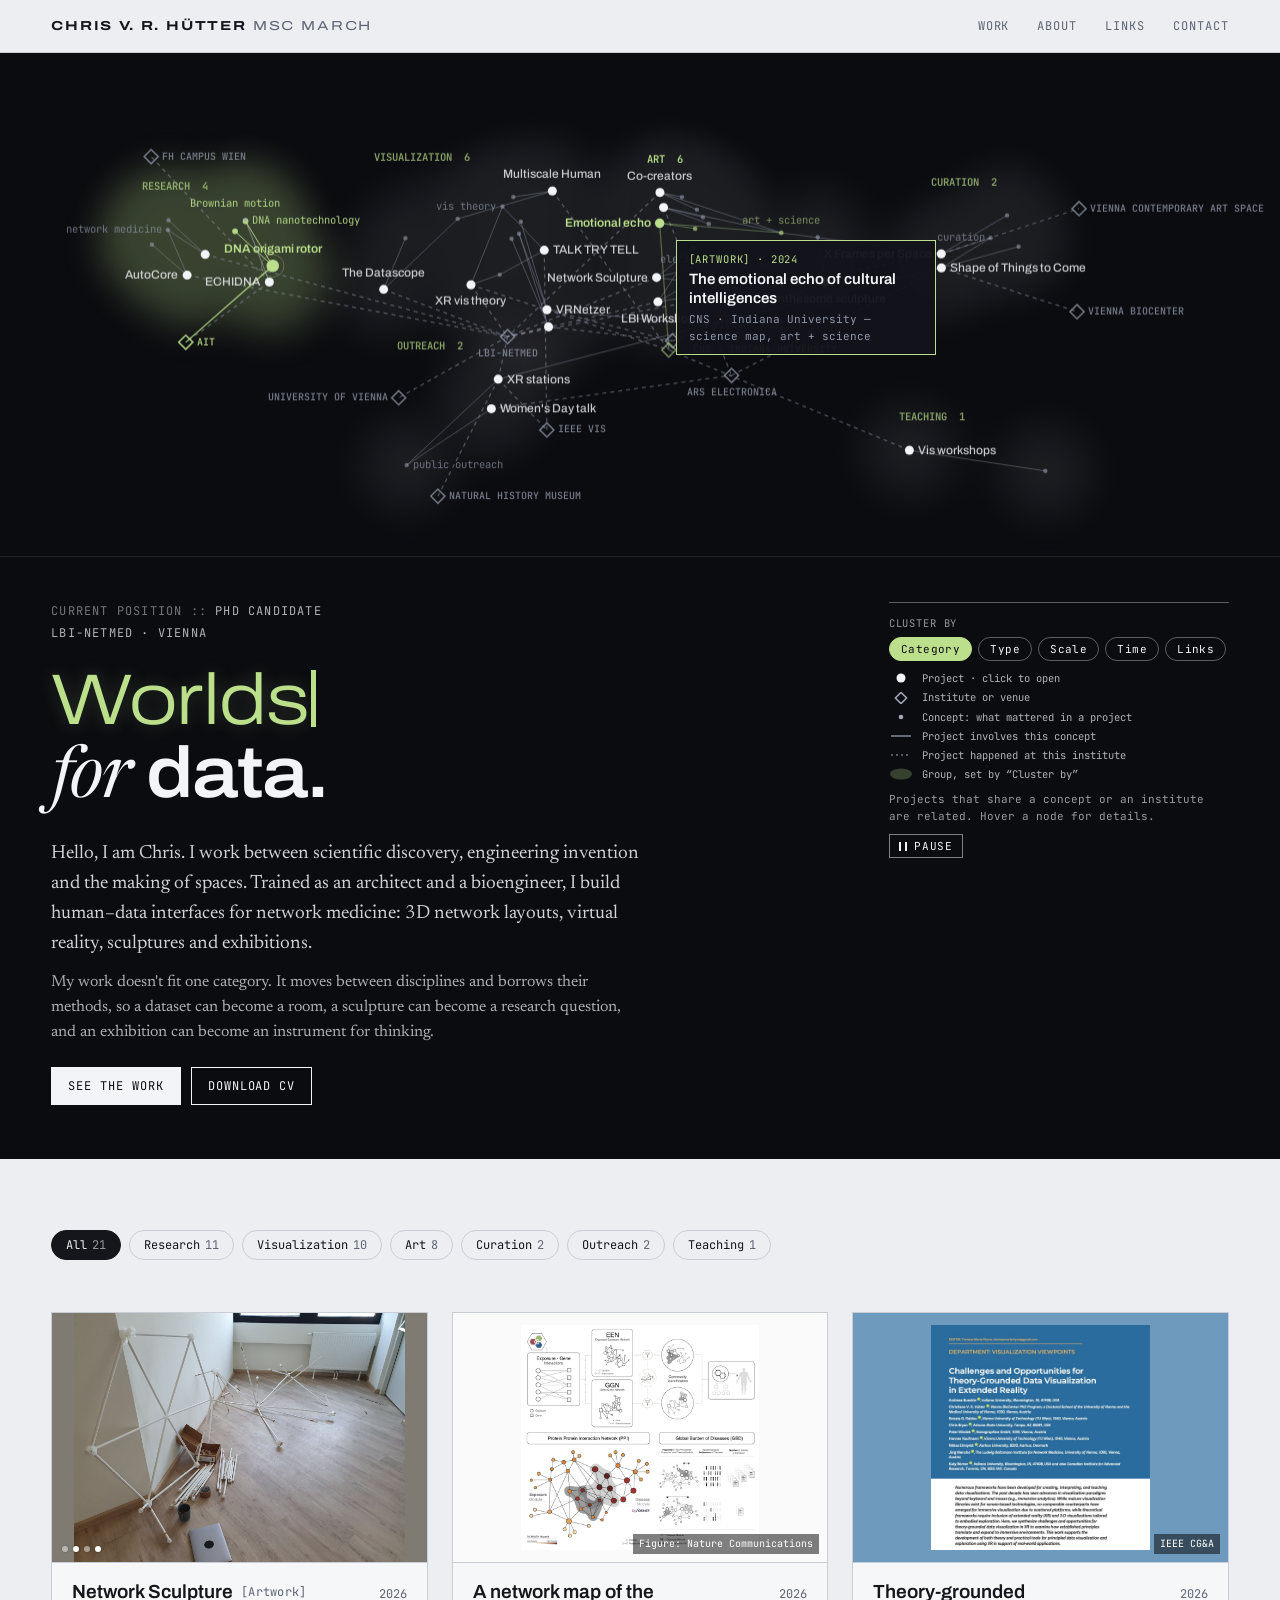
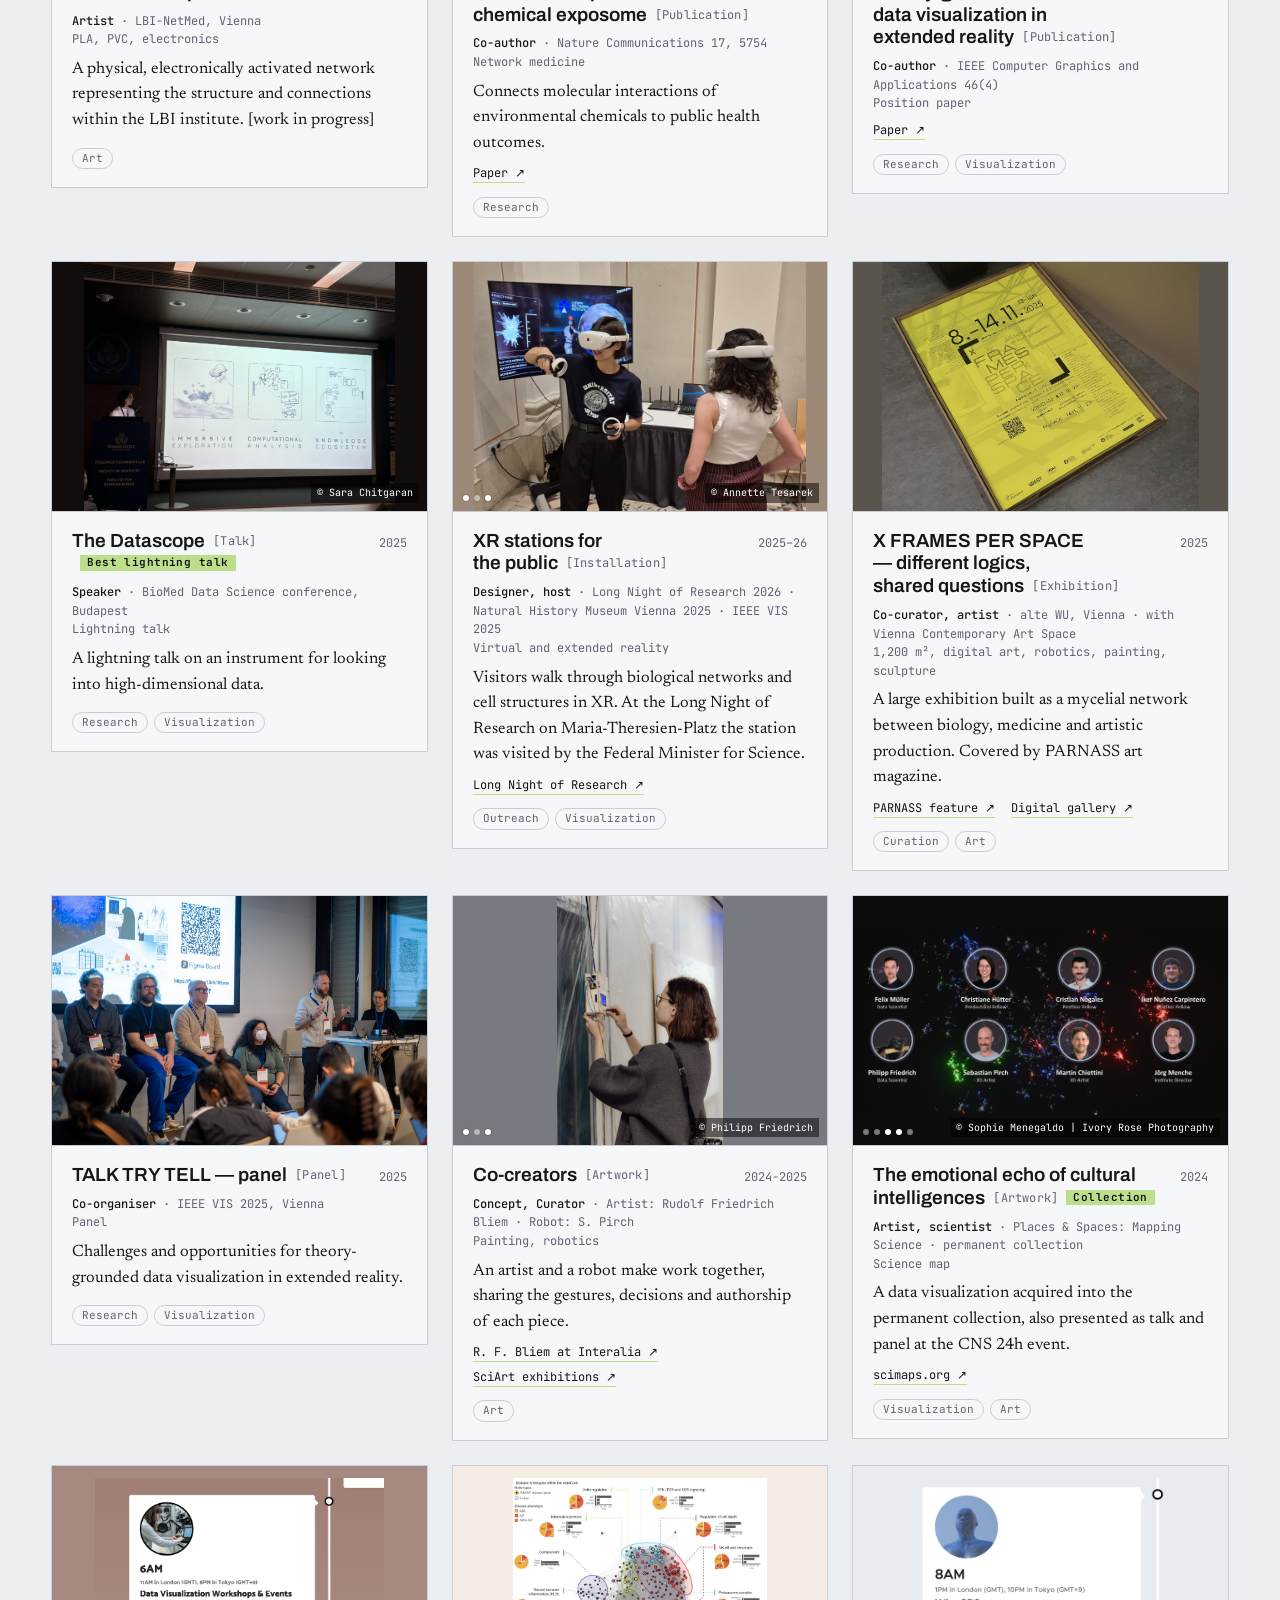
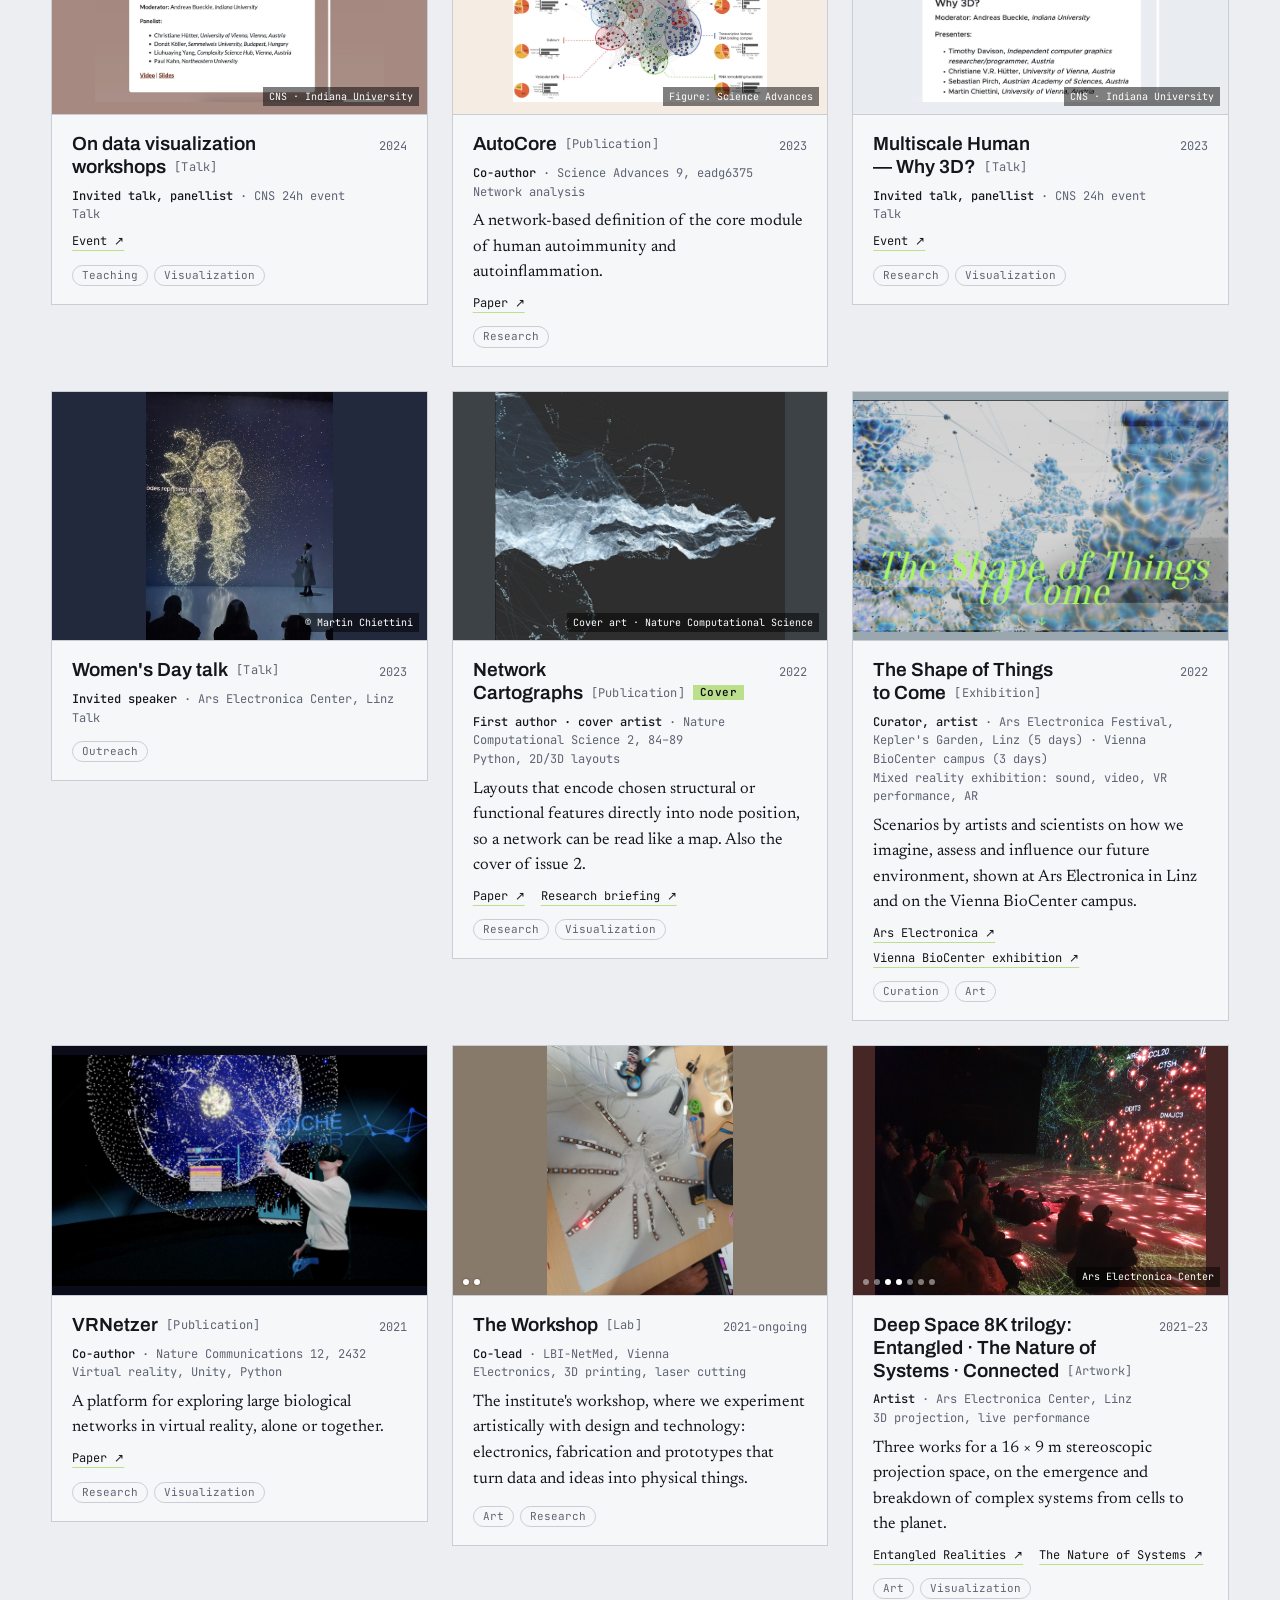
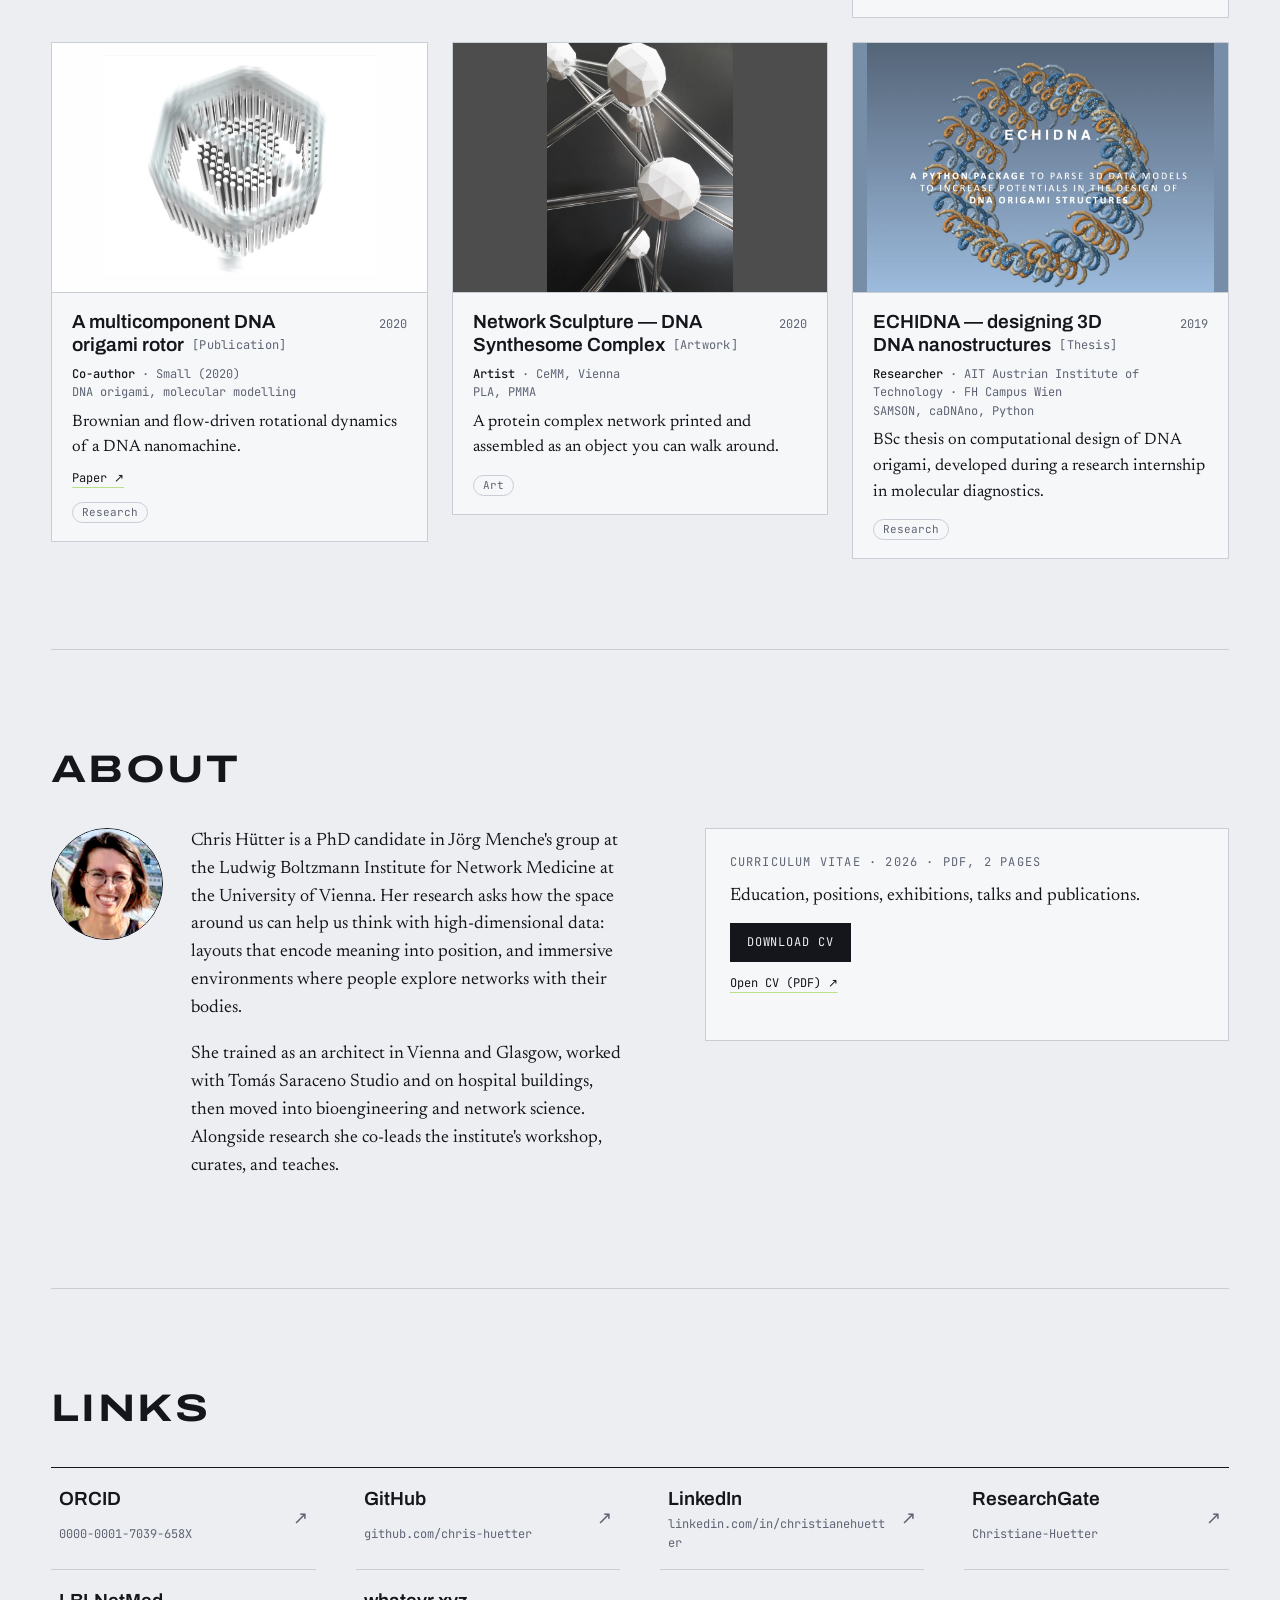
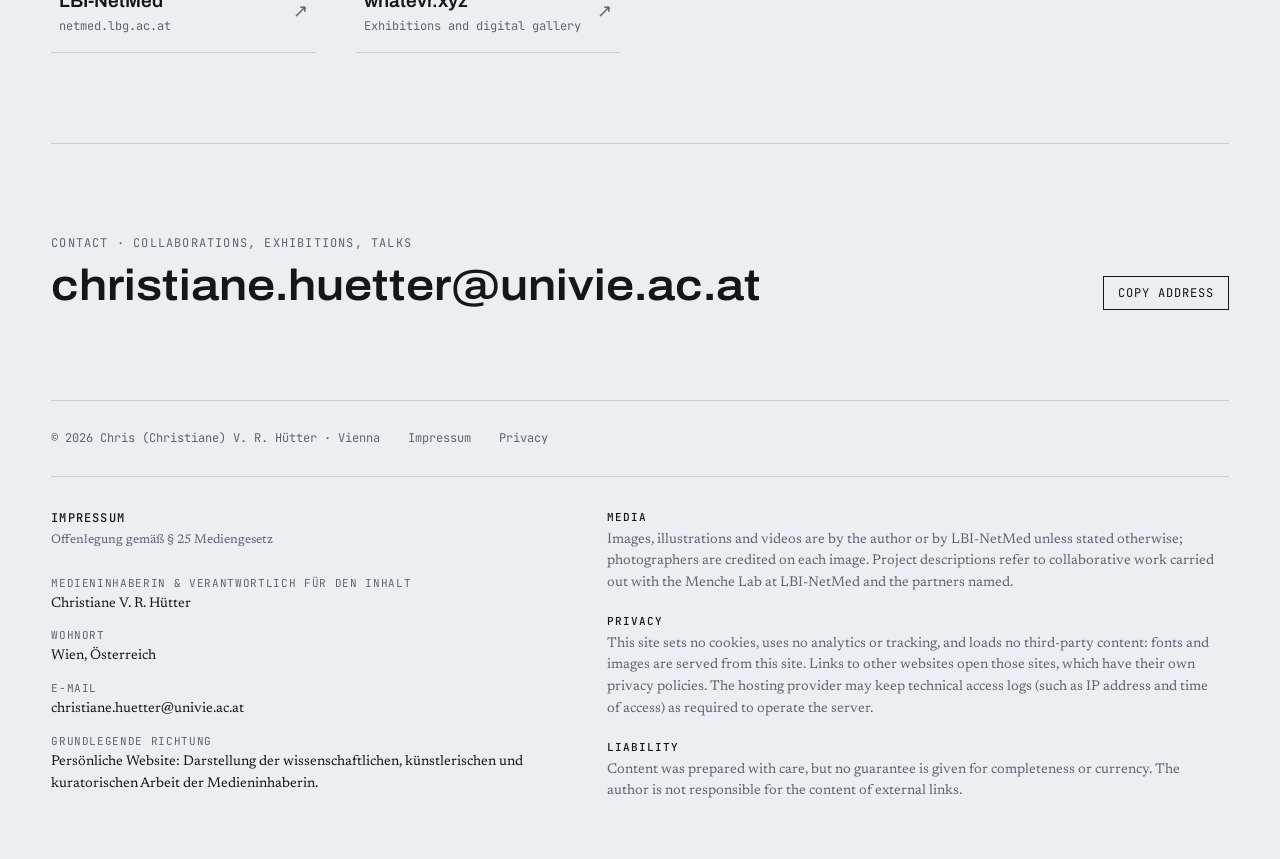
==== commit 14c90d87: "adapt image sizes" ====
--- a/index.html
+++ b/index.html
@@ -103,7 +103,7 @@
 .project{display:flex;flex-direction:column;border:1px solid var(--line);background:var(--paper)}
 .fig{margin:0;position:relative;aspect-ratio:3/2;max-width:100%;border-bottom:1px solid var(--line);overflow:hidden;background:
   repeating-linear-gradient(135deg,var(--hatch) 0 1px,transparent 1px 9px),var(--bg)}
-.fig .sl{width:100%;height:100%;object-fit:cover;display:block}
+.fig .sl{width:100%;height:100%;object-fit:contain;display:block;background:var(--paper);transition:background-color .4s}   /* every image is shown whole, never cropped or stretched; the free space is filled with a colour taken from the image edges (fitBg) */
 .fig.contain{background:#fff}
 .fig.contain .sl{object-fit:contain;padding:12px}   /* figures, covers and screenshots are shown whole */
 .fig .ph{position:absolute;inset:0;display:flex;flex-direction:column;justify-content:space-between;padding:14px 16px}
@@ -223,15 +223,18 @@
 .project{scroll-margin-top:80px}
 /* selected from the network: strong outline and tinted text area; the rest steps back */
 .project{transition:opacity .3s,box-shadow .3s}
-.project{--sel-ink:#5C9A0A}                        /* lime green, dark enough to read on the light cards */
-.project.sel{box-shadow:0 0 22px 4px rgba(176,232,64,.55),0 0 46px 10px rgba(176,232,64,.22)}   /* soft lime glow, like the network clusters */
+.project{--sel-ink:#4F9A1A;--sel-tint:#EEF6E2}     /* lime green text, dark enough to read on the light cards; pastel lime tint behind it */
+.project.sel{box-shadow:0 0 22px 4px rgba(188,223,140,.8),0 0 46px 10px rgba(188,223,140,.35)}   /* soft pastel-lime glow in the accent colour, like the network clusters */
+.project.sel .label{background:var(--sel-tint)}
+@media (prefers-color-scheme:dark){ :root:not([data-theme="light"]) .project{--sel-ink:#A9DB72;--sel-tint:#1B2216} }   /* dark mode: light lime text on a deep green tint */
+:root[data-theme="dark"] .project{--sel-ink:#A9DB72;--sel-tint:#1B2216}
 .project.sel .label h3,.project.sel .label .yr,.project.sel .label .meta,.project.sel .label .meta b,.project.sel .label .kind{color:var(--sel-ink)}   /* headings only; the serif description stays black */
 .project.sel .label h3::before{content:"●";font-size:.7em;margin-right:8px;vertical-align:.15em}
 .projects.has-sel .project:not(.sel){opacity:.42}
 .projects.has-sel .project:not(.sel):hover{opacity:1}
-.selbar{display:flex;flex-wrap:wrap;align-items:center;gap:8px 12px;font-family:var(--mono);font-size:12.5px;padding:8px 2px;color:#5C9A0A;justify-self:start}
+.selbar{display:flex;flex-wrap:wrap;align-items:center;gap:8px 12px;font-family:var(--mono);font-size:12.5px;padding:8px 2px;color:#4F9A1A;justify-self:start}
 .selbar b{font-weight:600}
-.sb-dot{width:9px;height:9px;border-radius:50%;background:#7CC416;box-shadow:0 0 8px 2px rgba(176,232,64,.8)}
+.sb-dot{width:9px;height:9px;border-radius:50%;background:#8FCB4A;box-shadow:0 0 8px 2px rgba(188,223,140,.9)}
 .selbar button{font-family:var(--mono);font-size:11.5px;text-transform:uppercase;letter-spacing:.06em;background:transparent;border:1px solid var(--ink);color:var(--ink);padding:4px 10px;cursor:pointer;margin-left:4px}
 .selbar button:hover{background:var(--ink);color:var(--bg)}
 
@@ -522,7 +525,7 @@
   if(imgs.length){const gal=imgs.length>1;
     const still=matchMedia("(prefers-reduced-motion: reduce)").matches;      // no autoplaying video for reduced motion
     const tags=imgs.map((m,i)=>{const pos=m.pos||p.pos,credit=m.credit||p.src||"",alt=esc(p.ph)+(gal?` (${i+1} of ${imgs.length})`:"");
-      const a=` class="sl${i===0?" on":""}"${pos?` style="object-position:${esc(pos)}"`:""} data-credit="${esc(credit)}" onerror="slideErr(this)"`;
+      const a=` class="sl${i===0?" on":""}"${pos?` style="object-position:${esc(pos)}"`:""} data-credit="${esc(credit)}" onerror="slideErr(this)" ${isVid(m.src)?"onloadeddata":"onload"}="fitBg(this)"`;
       return isVid(m.src)?`<video src="${esc(m.src)}" aria-label="${alt}" muted playsinline preload="metadata"${i===0&&!still?" autoplay":""}${gal?"":" loop"}${a}></video>`
         :`<img src="${esc(m.src)}" alt="${alt}" loading="lazy"${a}>`}).join("");
     const credit=imgs[0].credit||p.src||"",anyCredit=imgs.some(m=>m.credit)||p.src;
@@ -835,6 +838,18 @@
   typing=setInterval(()=>{if(del){cur=cur.slice(0,-1);typed.textContent=cur;if(!cur)del=false}else{cur=a.slice(0,cur.length+1);typed.textContent=cur;if(cur===a)clearInterval(typing)}},55)}
 /* ---- project galleries: every 3 s the next image fades in (a video plays to its end first); stops while paused, while the tab is hidden, or while the pointer is on the image.
    Files that fail to load are dropped from the rotation. ---- */
+/* fill the empty band around a contained image with the average colour of the edges it touches (top/bottom for wide images, left/right for tall ones) */
+const bgCanvas=document.createElement("canvas");bgCanvas.width=bgCanvas.height=40;
+function fitBg(el){
+  try{const w=el.naturalWidth||el.videoWidth,h=el.naturalHeight||el.videoHeight;if(!w||!h)return;
+    const box=el.closest(".fig"),wide=w/h>box.clientWidth/box.clientHeight,N=40;
+    const c=bgCanvas.getContext("2d",{willReadFrequently:true});c.clearRect(0,0,N,N);c.drawImage(el,0,0,N,N);
+    const d=c.getImageData(0,0,N,N).data;let r=0,g=0,b=0,n=0;
+    const add=(x,y)=>{const i=(y*N+x)*4;if(d[i+3]<16)return;r+=d[i];g+=d[i+1];b+=d[i+2];n++};   // skip transparent pixels (PNGs)
+    for(let k=0;k<N;k++){if(wide){add(k,0);add(k,1);add(k,N-2);add(k,N-1)}else{add(0,k);add(1,k);add(N-2,k);add(N-1,k)}}
+    if(n)el.style.backgroundColor=`rgb(${r/n|0},${g/n|0},${b/n|0})`}
+  catch(e){}   // e.g. opened from disk, where the browser won't let the page read pixels: the neutral card colour stays
+}
 function isVid(src){return /\.(mp4|webm|mov)$/i.test(src)}
 function showSlide(f,nx){
   const sl=[...f.querySelectorAll(".sl")];
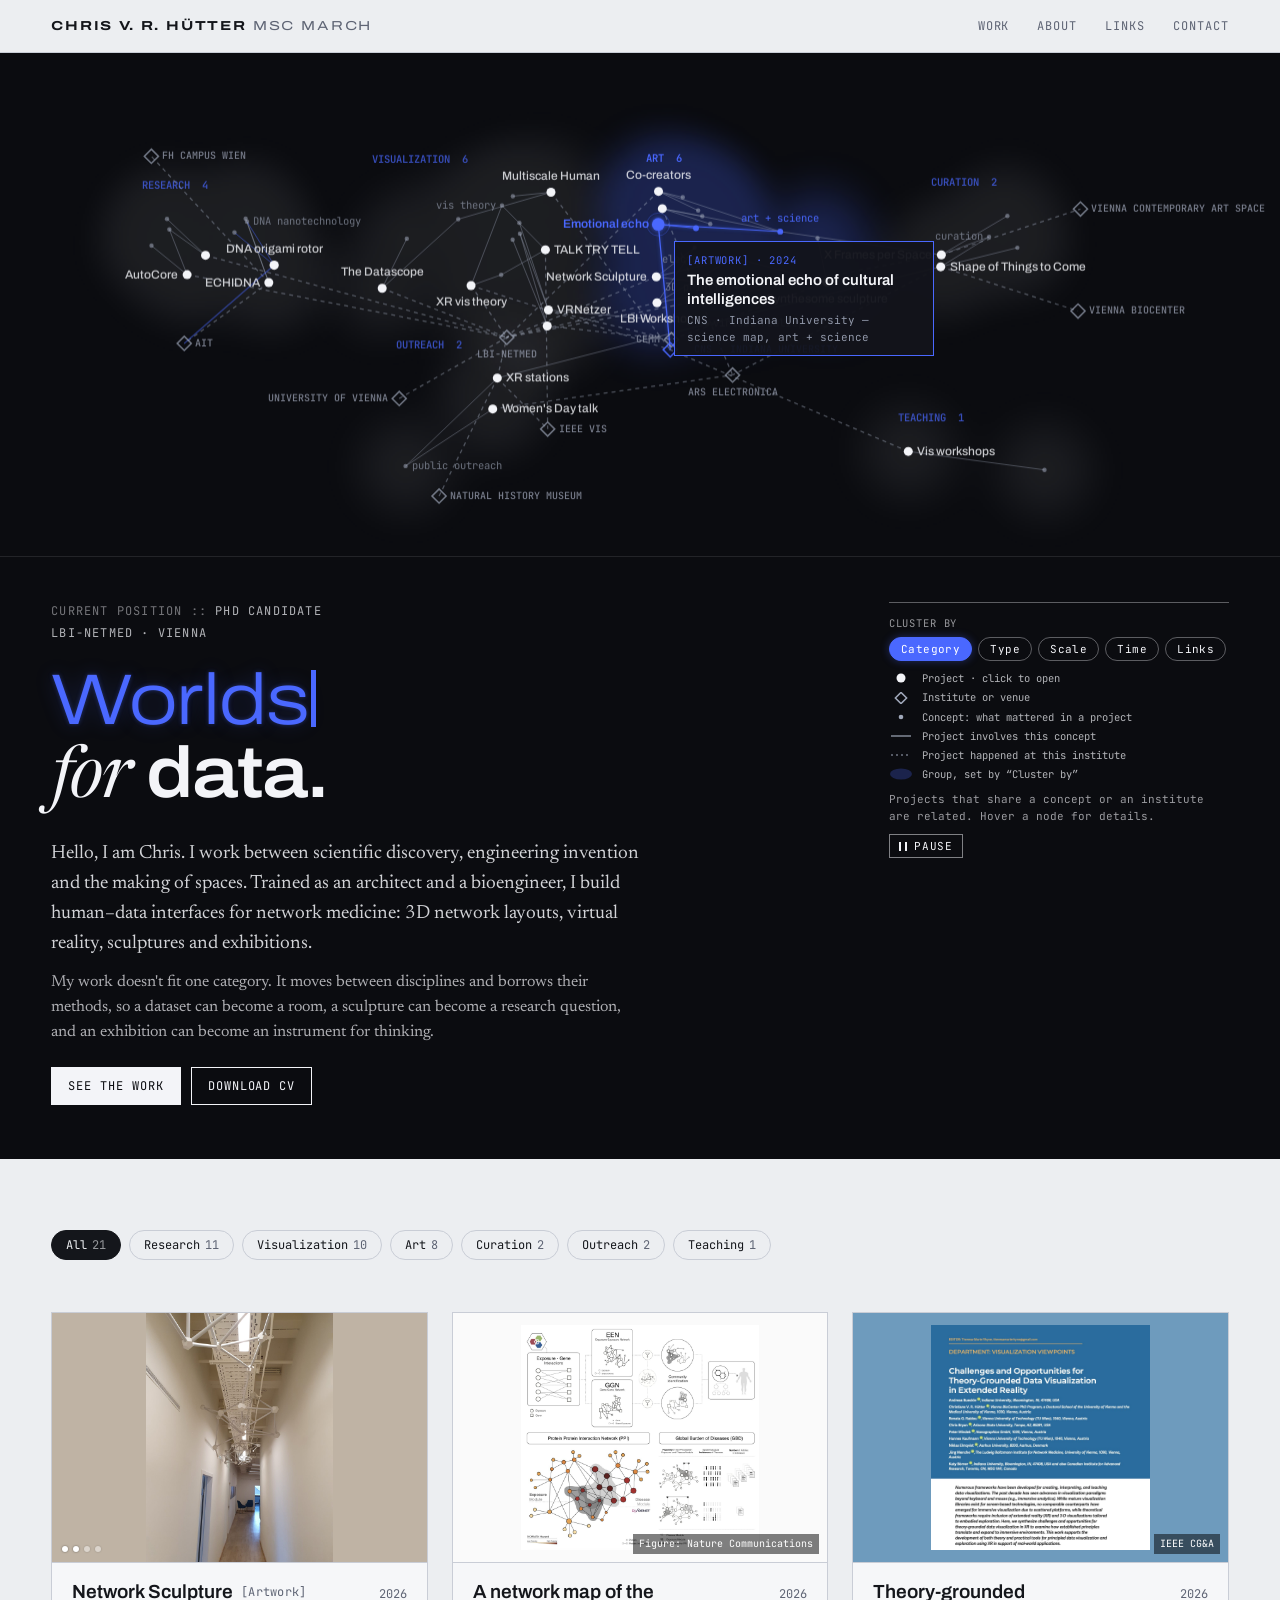
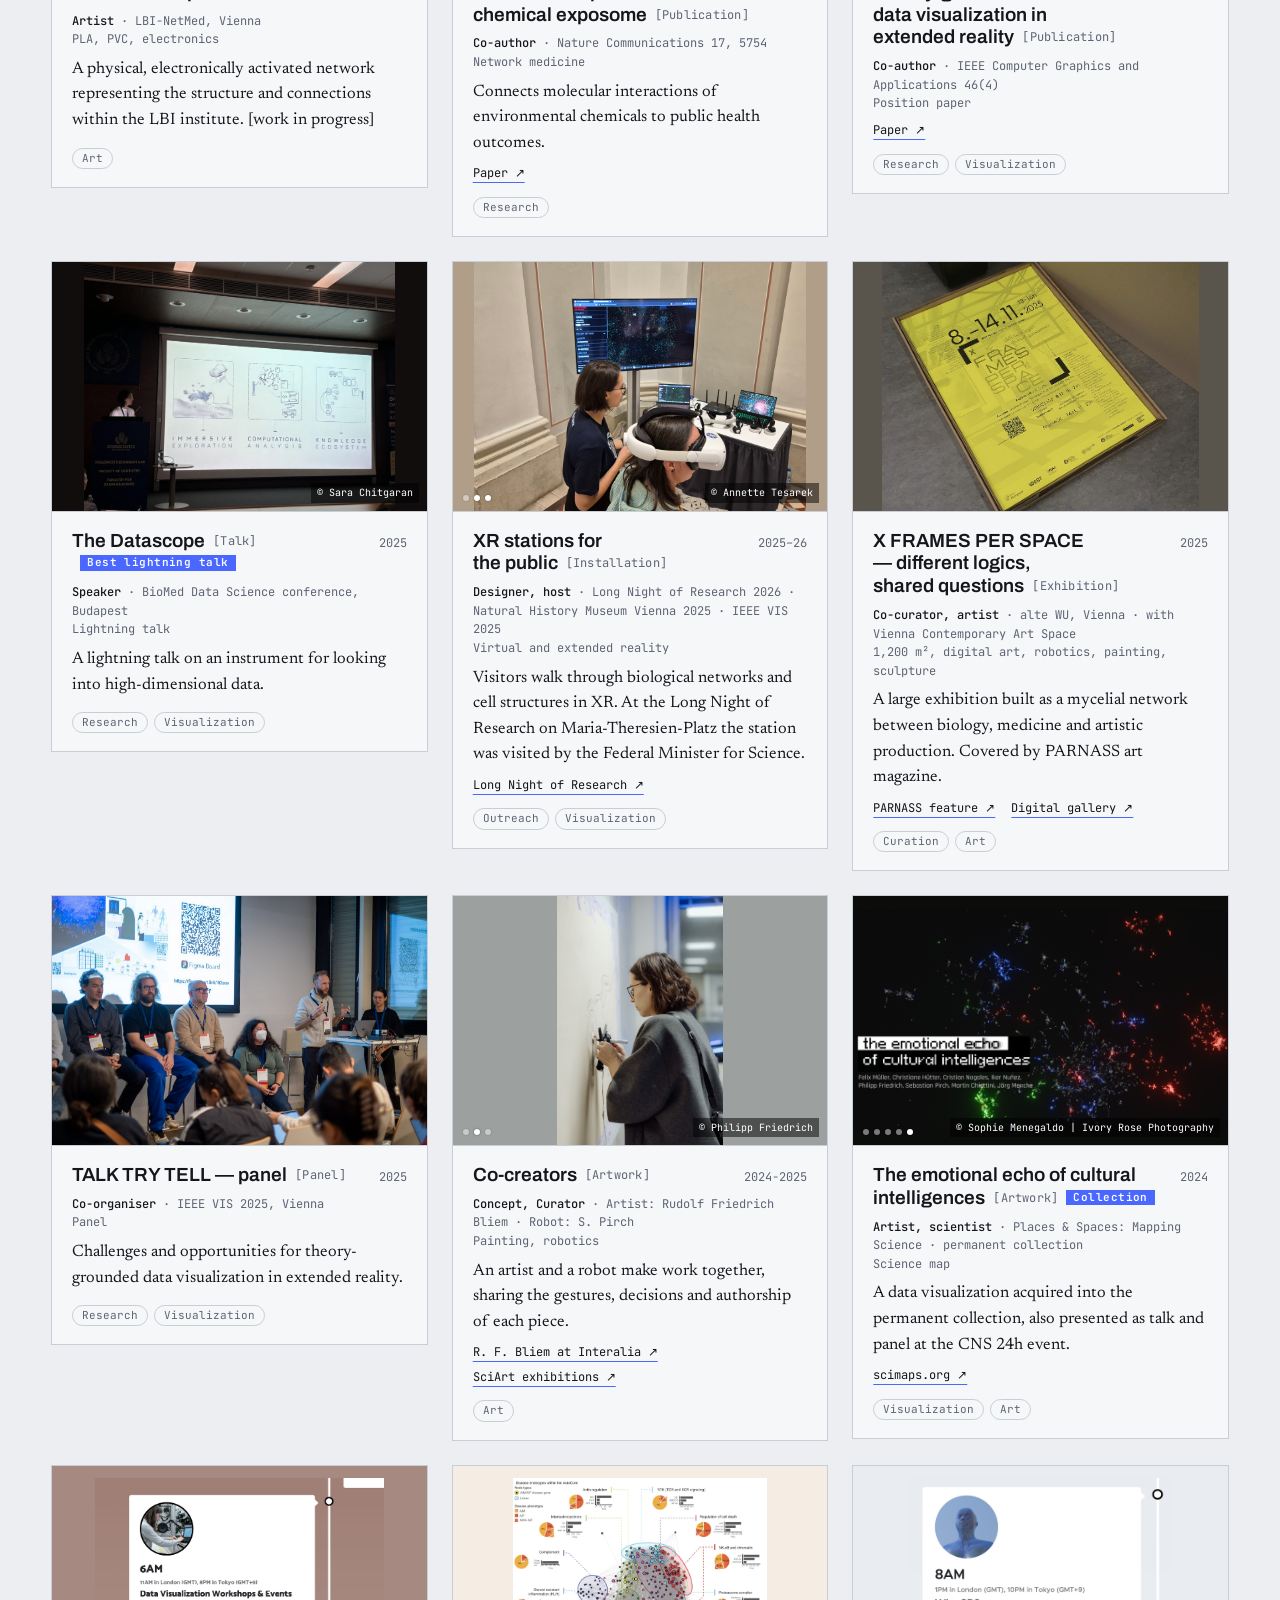
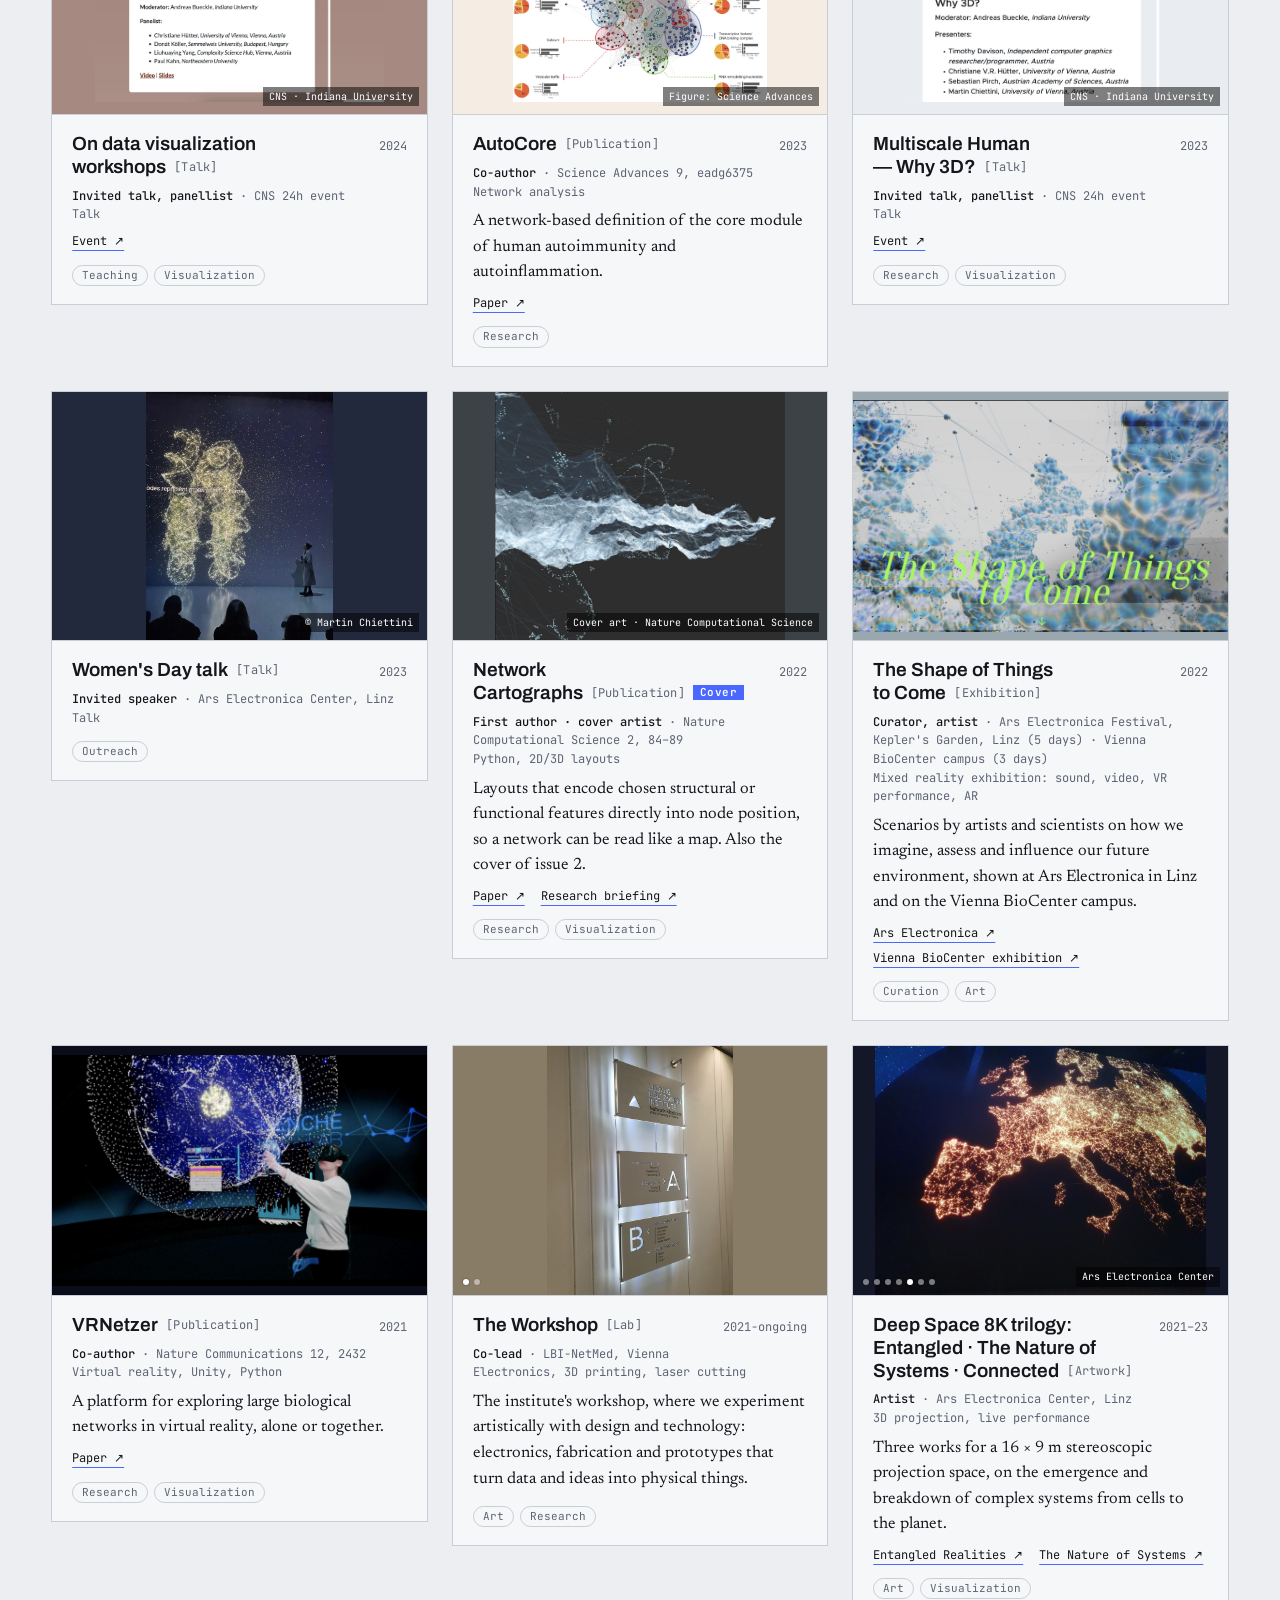
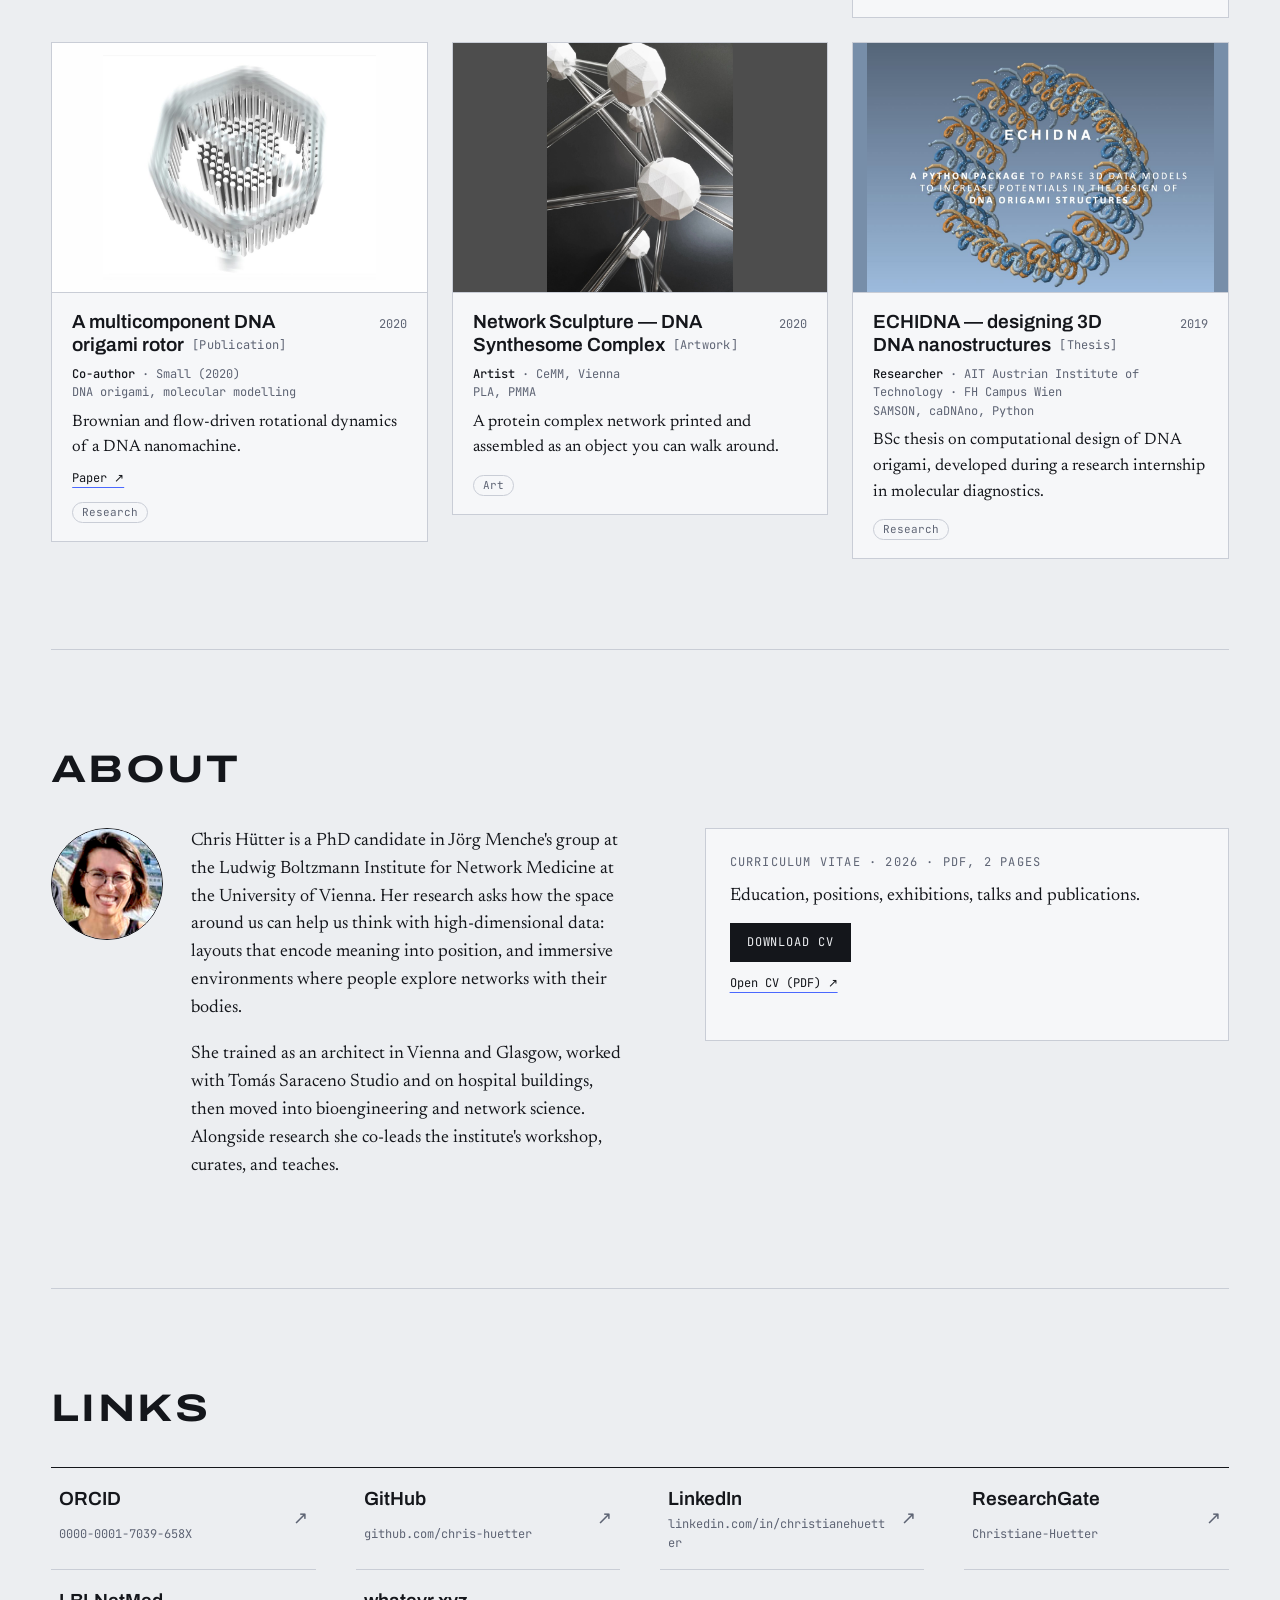
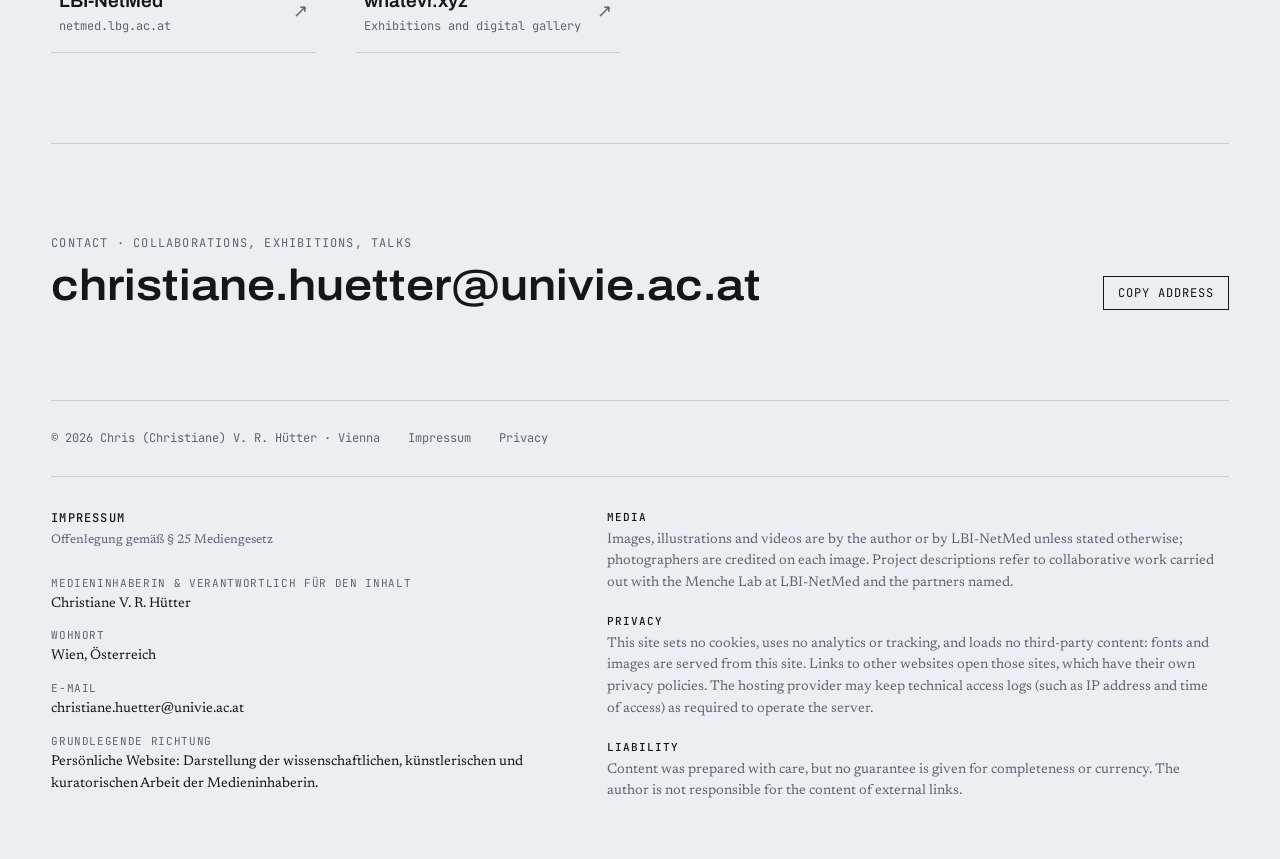
==== commit c5e5f315: "experimenting with CI color - klein blueish" ====
--- a/index.html
+++ b/index.html
@@ -48,9 +48,23 @@
 @font-face{font-family:"Newsreader";src:url("fonts/newsreader-opsz.woff2") format("woff2");font-weight:200 800;font-style:normal;font-display:swap}
 @font-face{font-family:"Newsreader";src:url("fonts/newsreader-opsz-italic.woff2") format("woff2");font-weight:200 800;font-style:italic;font-display:swap}
 @font-face{font-family:"JetBrains Mono";src:url("fonts/jetbrains-mono.woff2") format("woff2");font-weight:100 800;font-style:normal;font-display:swap}
+/* ---- accent colour: the whole site takes its highlight colour from this block. To try another palette, replace the two lines below with one of the alternatives ---- */
+:root{
+  --accent:#4A68FF; --accent-rgb:74,104,255; --accent-ink:#FFFFFF; --sel-ink:#2336D9; --sel-tint:#EEF0FF; --sel-dot:#3D5CFF;   /* neon Klein blue: fills (with --accent-ink text on them), underlines, the network, selected cards */
+  --sel-ink-dark:#9AA8FF; --sel-tint-dark:#161A33;                                                         /* selected cards in dark mode */
+}
+/* the palettes below use dark text on fills: add --accent-ink:#0B0C10; when switching to one of them
+   neon orange: --accent:#FF7A1F; --accent-rgb:255,122,31; --sel-ink:#A94700; --sel-tint:#FFF1E6; --sel-dot:#FF7A1F; --sel-ink-dark:#FFA366; --sel-tint-dark:#2B1A0E;
+   vermilion:  --accent:#F0643C; --accent-rgb:240,100,60; --sel-ink:#B8431F; --sel-tint:#FCEEE8; --sel-dot:#F0643C; --sel-ink-dark:#FF9A7A; --sel-tint-dark:#2A1712;
+   neon beige: --accent:#FFDFAE; --accent-rgb:255,223,174; --sel-ink:#8A5A12; --sel-tint:#FBF3E6; --sel-dot:#F5C77E; --sel-ink-dark:#FFE4BA; --sel-tint-dark:#2A2317;
+   neon aqua:  --accent:#5EF2DE; --accent-rgb:94,242,222; --sel-ink:#0A7D70; --sel-tint:#E3FAF6; --sel-dot:#2EE6CF; --sel-ink-dark:#7FF5E4; --sel-tint-dark:#0F2626;
+   soft aqua:  --accent:#8FD6D0; --accent-rgb:143,214,208; --sel-ink:#1D7A73; --sel-tint:#E8F6F5; --sel-dot:#5FC2BA; --sel-ink-dark:#A8E3DE; --sel-tint-dark:#15242A;
+   periwinkle: --accent:#AEB6F5; --accent-rgb:174,182,245; --sel-ink:#4B55C4; --sel-tint:#EEF0FD; --sel-dot:#8C95EE; --sel-ink-dark:#C3C9FA; --sel-tint-dark:#1A1D2E;
+   apricot:    --accent:#F4B58E; --accent-rgb:244,181,142; --sel-ink:#A9531E; --sel-tint:#FDF1E9; --sel-dot:#EE9A68; --sel-ink-dark:#F7C8A8; --sel-tint-dark:#2A1E17;
+   lime (old): --accent:#BCDF8C; --accent-rgb:188,223,140; --sel-ink:#4F9A1A; --sel-tint:#EEF6E2; --sel-dot:#8FCB4A; --sel-ink-dark:#A9DB72; --sel-tint-dark:#1B2216; */
 :root{
   --bg:#ECEEF1; --paper:#F6F7F9; --ink:#14161B; --muted:#5E6474; --line:#C9CDD6; --hatch:rgba(20,22,27,.07);
-  --accent:#BCDF8C; --accent-ink:#0B0C10; --focus:#14161B;  /* neon lime: used as a fill or highlighter, with dark text on it */
+  --focus:#14161B;
   --display:"Archivo","Helvetica Neue",Arial,sans-serif;
   --body:"Newsreader",Georgia,"Times New Roman",serif;
   --mono:"JetBrains Mono",ui-monospace,Menlo,Consolas,monospace;
@@ -58,12 +72,12 @@
 @media (prefers-color-scheme:dark){
   :root:not([data-theme="light"]){
     --bg:#0E1015; --paper:#151821; --ink:#E5E7EE; --muted:#9097A8; --line:#2A2F3B; --hatch:rgba(229,231,238,.06);
-    --accent:#BCDF8C; --accent-ink:#0B0C10; --focus:#BCDF8C; color-scheme:dark;
+    --focus:var(--accent); --sel-ink:var(--sel-ink-dark); --sel-tint:var(--sel-tint-dark); color-scheme:dark;
   }
 }
 :root[data-theme="dark"]{
   --bg:#0E1015; --paper:#151821; --ink:#E5E7EE; --muted:#9097A8; --line:#2A2F3B; --hatch:rgba(229,231,238,.06);
-  --accent:#BCDF8C; --accent-ink:#0B0C10; --focus:#BCDF8C; color-scheme:dark;
+  --focus:var(--accent); --sel-ink:var(--sel-ink-dark); --sel-tint:var(--sel-tint-dark); color-scheme:dark;
 }
 *{box-sizing:border-box}
 html{scroll-behavior:smooth}
@@ -155,7 +169,7 @@
 /* three fixed lines that never wrap, so the changing words cannot push the layout around */
 .hero h1 .ln{display:block;white-space:nowrap}
 .hero h1 em{font-family:var(--body);font-style:italic;font-weight:400}
-.typed{color:var(--hero-accent);text-shadow:0 0 18px rgba(188,223,140,.22);font-variation-settings:"wdth" 125;font-weight:300}
+.typed{color:var(--hero-accent);text-shadow:0 0 4px rgba(var(--accent-rgb),.35),0 0 20px rgba(var(--accent-rgb),.22);font-variation-settings:"wdth" 125;font-weight:300}
 .caret{display:inline-block;width:.06em;height:.8em;background:var(--hero-accent);margin-left:.04em;vertical-align:-.04em;animation:blink 1s steps(1) infinite}
 @keyframes blink{50%{opacity:0}}
 #typed2{display:inline-block;transition:opacity .6s,filter .6s}
@@ -168,7 +182,7 @@
 .btn:hover{background:var(--accent);border-color:var(--accent);color:var(--accent-ink)}
 .hero .btn{border-color:#F3F4F8;color:#F3F4F8}
 .hero .btn.solid{background:#F3F4F8;color:#0B0C10}
-.hero .btn:hover{background:var(--hero-accent);border-color:var(--hero-accent);color:#0B0C10}
+.hero .btn:hover{background:var(--hero-accent);border-color:var(--hero-accent);color:var(--accent-ink)}
 .hero-cap{display:grid;gap:8px;justify-items:start;font-family:var(--mono);font-size:12px;color:rgba(243,244,248,.8);border-top:1px solid rgba(243,244,248,.35);padding-top:12px}
 
 .workhead{padding-block:clamp(40px,7vh,72px) 24px;display:grid;gap:12px;scroll-margin-top:70px}
@@ -211,7 +225,7 @@
 .cb-b{display:flex;flex-wrap:wrap;gap:6px}
 .cb-b button{font-family:var(--mono);font-size:11px;letter-spacing:.04em;background:transparent;color:#F3F4F8;border:1px solid rgba(243,244,248,.35);border-radius:999px;padding:4px 11px;cursor:pointer}
 .cb-b button:hover{border-color:var(--accent)}
-.cb-b button[aria-pressed="true"]{background:var(--accent);border-color:var(--accent);color:var(--accent-ink)}
+.cb-b button[aria-pressed="true"]{background:var(--accent);border-color:var(--accent);color:var(--accent-ink);box-shadow:0 0 8px rgba(var(--accent-rgb),.35)}
 .net-hint{margin:0;font-family:var(--mono);font-size:11px;line-height:1.5;color:rgba(243,244,248,.62)}
 .tip{position:absolute;z-index:3;max-width:260px;background:rgba(18,20,27,.95);border:1px solid var(--accent);padding:10px 12px;pointer-events:none;opacity:0;transform:translateY(4px);transition:opacity .25s,transform .25s}
 .tip.on{opacity:1;transform:none}
@@ -223,18 +237,15 @@
 .project{scroll-margin-top:80px}
 /* selected from the network: strong outline and tinted text area; the rest steps back */
 .project{transition:opacity .3s,box-shadow .3s}
-.project{--sel-ink:#4F9A1A;--sel-tint:#EEF6E2}     /* lime green text, dark enough to read on the light cards; pastel lime tint behind it */
-.project.sel{box-shadow:0 0 22px 4px rgba(188,223,140,.8),0 0 46px 10px rgba(188,223,140,.35)}   /* soft pastel-lime glow in the accent colour, like the network clusters */
+.project.sel{box-shadow:0 0 22px 4px rgba(var(--accent-rgb),.8),0 0 46px 10px rgba(var(--accent-rgb),.35)}   /* soft glow in the accent colour, like the network clusters; text in --sel-ink on a --sel-tint background */
 .project.sel .label{background:var(--sel-tint)}
-@media (prefers-color-scheme:dark){ :root:not([data-theme="light"]) .project{--sel-ink:#A9DB72;--sel-tint:#1B2216} }   /* dark mode: light lime text on a deep green tint */
-:root[data-theme="dark"] .project{--sel-ink:#A9DB72;--sel-tint:#1B2216}
 .project.sel .label h3,.project.sel .label .yr,.project.sel .label .meta,.project.sel .label .meta b,.project.sel .label .kind{color:var(--sel-ink)}   /* headings only; the serif description stays black */
 .project.sel .label h3::before{content:"●";font-size:.7em;margin-right:8px;vertical-align:.15em}
 .projects.has-sel .project:not(.sel){opacity:.42}
 .projects.has-sel .project:not(.sel):hover{opacity:1}
-.selbar{display:flex;flex-wrap:wrap;align-items:center;gap:8px 12px;font-family:var(--mono);font-size:12.5px;padding:8px 2px;color:#4F9A1A;justify-self:start}
+.selbar{display:flex;flex-wrap:wrap;align-items:center;gap:8px 12px;font-family:var(--mono);font-size:12.5px;padding:8px 2px;color:var(--sel-ink);justify-self:start}
 .selbar b{font-weight:600}
-.sb-dot{width:9px;height:9px;border-radius:50%;background:#8FCB4A;box-shadow:0 0 8px 2px rgba(188,223,140,.9)}
+.sb-dot{width:9px;height:9px;border-radius:50%;background:var(--sel-dot);box-shadow:0 0 8px 2px rgba(var(--accent-rgb),.9)}
 .selbar button{font-family:var(--mono);font-size:11.5px;text-transform:uppercase;letter-spacing:.06em;background:transparent;border:1px solid var(--ink);color:var(--ink);padding:4px 10px;cursor:pointer;margin-left:4px}
 .selbar button:hover{background:var(--ink);color:var(--bg)}
 
@@ -321,7 +332,7 @@
           <dt><svg viewBox="0 0 24 12" aria-hidden="true"><circle cx="12" cy="6" r="2.3" fill="#A0A8BA"/></svg></dt><dd>Concept: what mattered in a project</dd>
           <dt><svg viewBox="0 0 24 12" aria-hidden="true"><line x1="2" y1="6" x2="22" y2="6" stroke="#A0A8BA" stroke-width="1.2"/></svg></dt><dd>Project involves this concept</dd>
           <dt><svg viewBox="0 0 24 12" aria-hidden="true"><line x1="2" y1="6" x2="22" y2="6" stroke="#A0A8BA" stroke-width="1.2" stroke-dasharray="2 3"/></svg></dt><dd>Project happened at this institute</dd>
-          <dt><svg viewBox="0 0 24 12" aria-hidden="true"><ellipse cx="12" cy="6" rx="11" ry="5.5" fill="rgba(188,223,140,.25)"/></svg></dt><dd>Group, set by “Cluster by”</dd>
+          <dt><svg viewBox="0 0 24 12" aria-hidden="true"><ellipse cx="12" cy="6" rx="11" ry="5.5" style="fill:rgba(var(--accent-rgb),.25)"/></svg></dt><dd>Group, set by “Cluster by”</dd>
         </dl>
         <p class="net-hint">Projects that share a concept or an institute are related. Hover a node for details.</p>
         <button type="button" class="pause" id="pause" aria-pressed="false" aria-label="Pause animation"><span class="ico" aria-hidden="true"></span><span class="txt">Pause</span></button>
@@ -404,6 +415,7 @@
 </main>
 
 <script>
+const ACCENT=getComputedStyle(document.documentElement).getPropertyValue("--accent-rgb").trim()||"74,104,255";   // accent as "r,g,b", from the CSS palette block
 const SCALES=[
   {name:"Molecules",short:"Mol",exp:-9,unit:"10⁻⁹ m · a DNA double helix is 2 nm wide",intro:"Where it started: designing matter one base pair at a time."},
   {name:"Bodies",short:"Body",exp:0,unit:"10⁰ m · arm's length",intro:"Objects and interfaces you can walk around, hold, or step into."},
@@ -709,8 +721,8 @@
         for(const i of pts){tctx.beginPath();tctx.arc(S[i].x*sc,S[i].y*sc,r,0,6.283);tctx.fill()}tctx.filter="none"}
       else{for(const i of pts){const gr=tctx.createRadialGradient(S[i].x*sc,S[i].y*sc,0,S[i].x*sc,S[i].y*sc,r*1.4);gr.addColorStop(0,"rgba(255,255,255,.7)");gr.addColorStop(1,"rgba(255,255,255,0)");
         tctx.fillStyle=gr;tctx.beginPath();tctx.arc(S[i].x*sc,S[i].y*sc,r*1.4,0,6.283);tctx.fill()}}
-      /* tint: white for all groups, lime for the one in focus */
-      tctx.globalCompositeOperation="source-in";tctx.fillStyle=on?"rgb(188,223,140)":"rgb(243,244,248)";tctx.fillRect(0,0,tc.width,tc.height);tctx.globalCompositeOperation="source-over";
+      /* tint: white for all groups, the accent for the one in focus */
+      tctx.globalCompositeOperation="source-in";tctx.fillStyle=on?`rgb(${ACCENT})`:"rgb(243,244,248)";tctx.fillRect(0,0,tc.width,tc.height);tctx.globalCompositeOperation="source-over";
       bctx.globalAlpha=on?.26:.075;bctx.drawImage(tc,0,0);bctx.globalAlpha=1}
   }
   /* collision-free labels: every label claims a rectangle; later labels try other sides or stay hidden */
@@ -737,7 +749,7 @@
         for(const [dx,dy] of [[0,0],[0,-15],[0,-30],[40,0],[-40,0],[0,15],[40,-15],[-40,-15],[80,0],[-80,0],[0,-45],[0,30]]){lx=Math.max(4,Math.min(x0+dx,W-tw-6));ly=y0+dy;if(free({x:lx,y:ly-11,w:tw,h:14})){ok=true;break}}
         if(!ok)continue;}
       claim({x:lx,y:ly-11,w:tw,h:14});
-      ctx.fillStyle=on?"rgb(188,223,140)":"rgba(188,223,140,.72)";ctx.fillText(txt,lx,ly);
+      ctx.fillStyle=on?`rgb(${ACCENT})`:`rgba(${ACCENT},.72)`;ctx.fillText(txt,lx,ly);
       groupLabels.push({g,x:lx,y:ly-11,w:tw,h:15,members:members.map(i=>N[i].pi)})}
     if(G.linear){const cw=box.w/keys.length;ctx.strokeStyle="rgba(243,244,248,.10)";ctx.setLineDash([2,5]);   // faint dividers between the columns
       for(let c=1;c<keys.length;c++){const x=box.x+c*cw;ctx.beginPath();ctx.moveTo(x,box.y-2);ctx.lineTo(x,box.y+box.h+4);ctx.stroke()}ctx.setLineDash([])}
@@ -750,7 +762,7 @@
   const labelAt=(x,y)=>groupLabels.find(L=>x>=L.x-4&&x<=L.x+L.w+4&&y>=L.y-4&&y<=L.y+L.h+4);
 
   /* draw */
-  const LIME="188,223,140";
+  const LIME=ACCENT;
   function frame(t){
     const s=paused?0:t/1000,real=ptr.on&&t-ptr.last<3000;
     let hov=real?hit(ptr.x,ptr.y):-1;
@@ -767,12 +779,14 @@
     const G=GROUPINGS[clusterBy];drawGroups(focusProj>=0&&G.groups?G.of(P[N[focusProj].pi]):null);
     for(const [a,b] of E){const A=S[a],B=S[b],g=Math.min(A.glow,B.glow),inst=N[a].type==="inst"||N[b].type==="inst";
       ctx.strokeStyle=g>.05?`rgba(${LIME},${.3+.7*g})`:inst?"rgba(160,168,186,.45)":"rgba(160,168,186,.38)";   // dashed institute links get more opacity: a dash carries less ink than a solid line
-      ctx.lineWidth=inst?1.25:1;if(inst&&g<.05)ctx.setLineDash([4,4]);ctx.beginPath();ctx.moveTo(A.x,A.y);ctx.lineTo(B.x,B.y);ctx.stroke();ctx.setLineDash([])}
+      ctx.lineWidth=inst?1.25:1;if(inst&&g<.05)ctx.setLineDash([4,4]);ctx.shadowBlur=g>.05?4*g:0;ctx.shadowColor=`rgba(${LIME},.6)`;   // neon: highlighted links glow
+      ctx.beginPath();ctx.moveTo(A.x,A.y);ctx.lineTo(B.x,B.y);ctx.stroke();ctx.setLineDash([])}
+    ctx.shadowBlur=0;
     ctx.lineWidth=1;
     /* dots first, labels after, in order of importance */
     for(let i=0;i<N.length;i++){const n=N[i],p=S[i],g=p.glow,h=i===hov;
       if(n.type==="inst"){const r=h?6.5:5;ctx.save();ctx.translate(p.x,p.y);ctx.rotate(Math.PI/4);ctx.strokeStyle=g>.1?`rgba(${LIME},${.5+.5*g})`:"rgba(160,168,186,.7)";ctx.lineWidth=1.5;ctx.strokeRect(-r,-r,r*2,r*2);ctx.restore()}
-      else if(n.type==="proj"){const r=4.5+g*2+(h?1.5:0);ctx.fillStyle=g>.1?`rgb(${LIME})`:"#F3F4F8";ctx.beginPath();ctx.arc(p.x,p.y,r,0,6.283);ctx.fill();
+      else if(n.type==="proj"){const r=4.5+g*2+(h?1.5:0);ctx.fillStyle=g>.1?`rgb(${LIME})`:"#F3F4F8";ctx.shadowBlur=g>.1?6*g:0;ctx.shadowColor=`rgba(${LIME},.7)`;ctx.beginPath();ctx.arc(p.x,p.y,r,0,6.283);ctx.fill();ctx.shadowBlur=0;
         if(g>.1){ctx.strokeStyle=`rgba(${LIME},${.35*g})`;ctx.beginPath();ctx.arc(p.x,p.y,r+5,0,6.283);ctx.stroke()}}
       else{const r=2.2+g*.8+(h?1.5:0);ctx.fillStyle=g>.1?`rgba(${LIME},${.6+.4*g})`:"rgba(160,168,186,.55)";ctx.beginPath();ctx.arc(p.x,p.y,r,0,6.283);ctx.fill()}}
     const want=[];
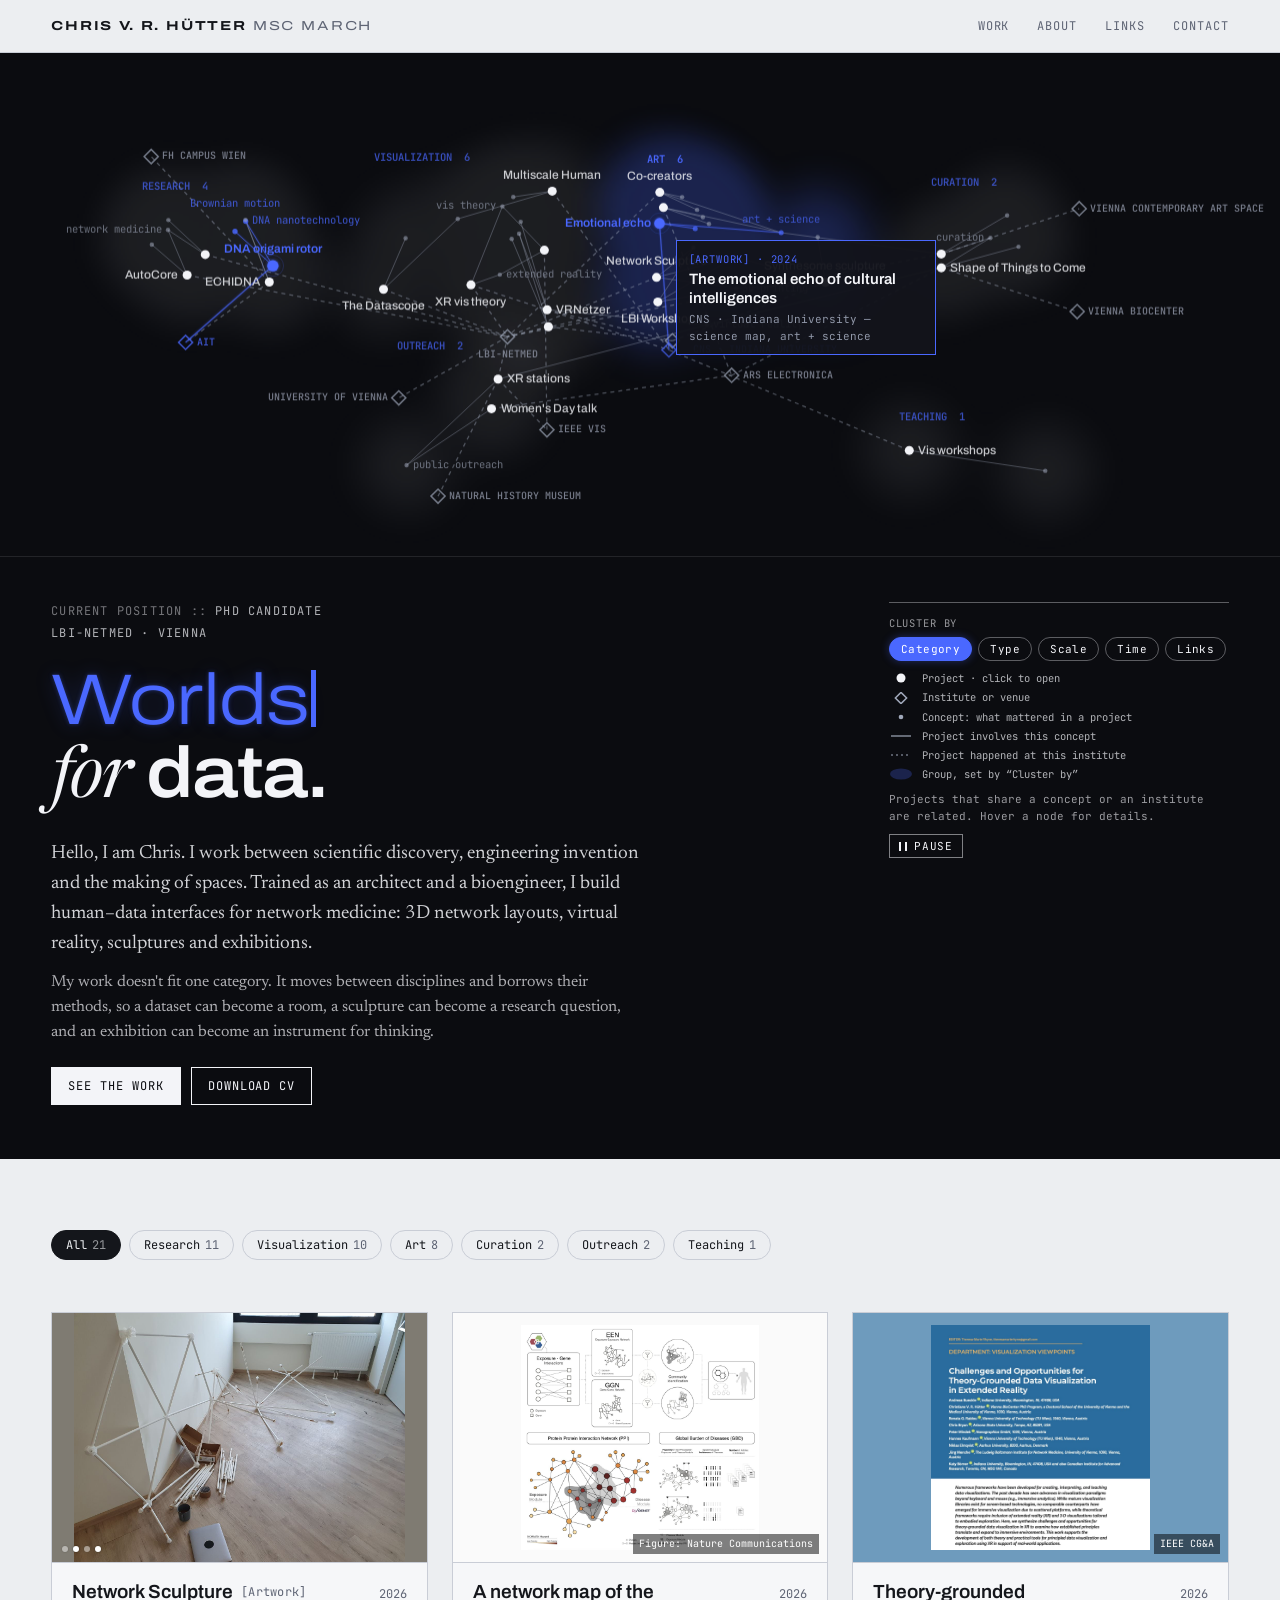
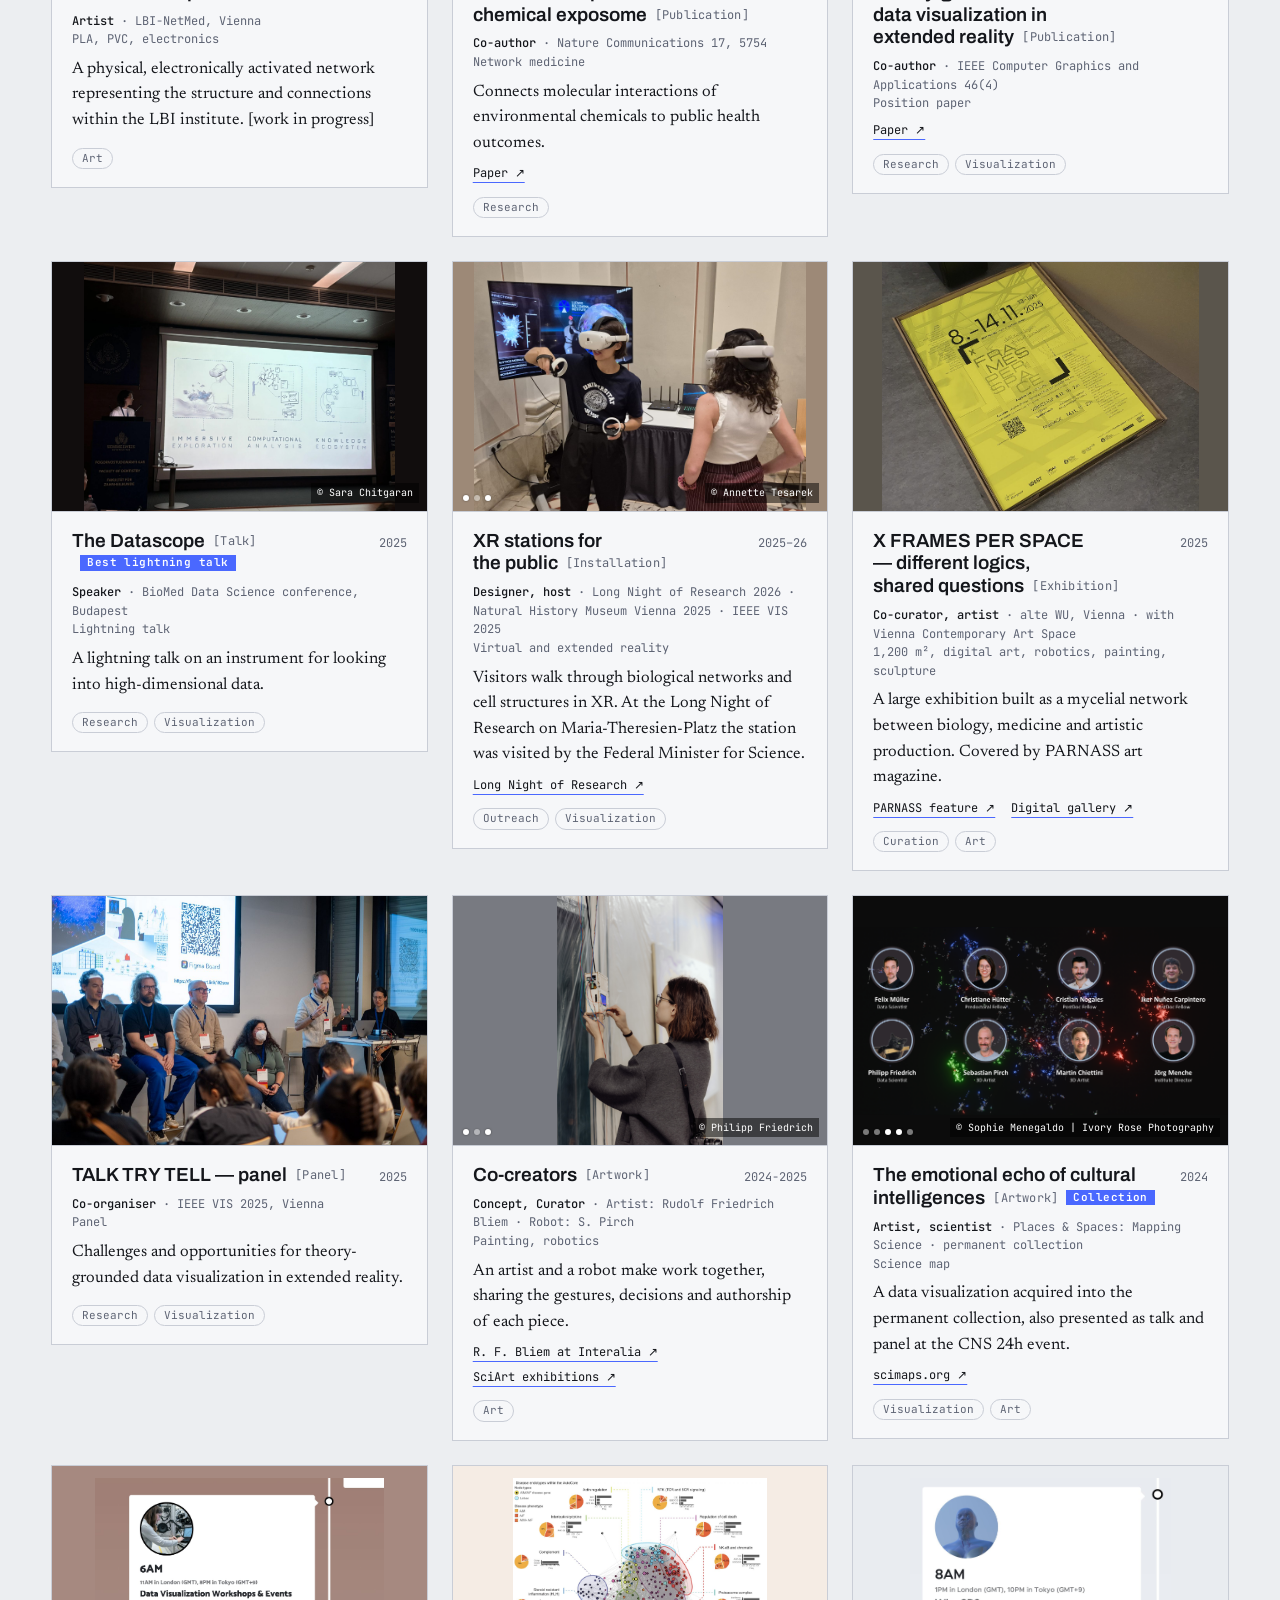
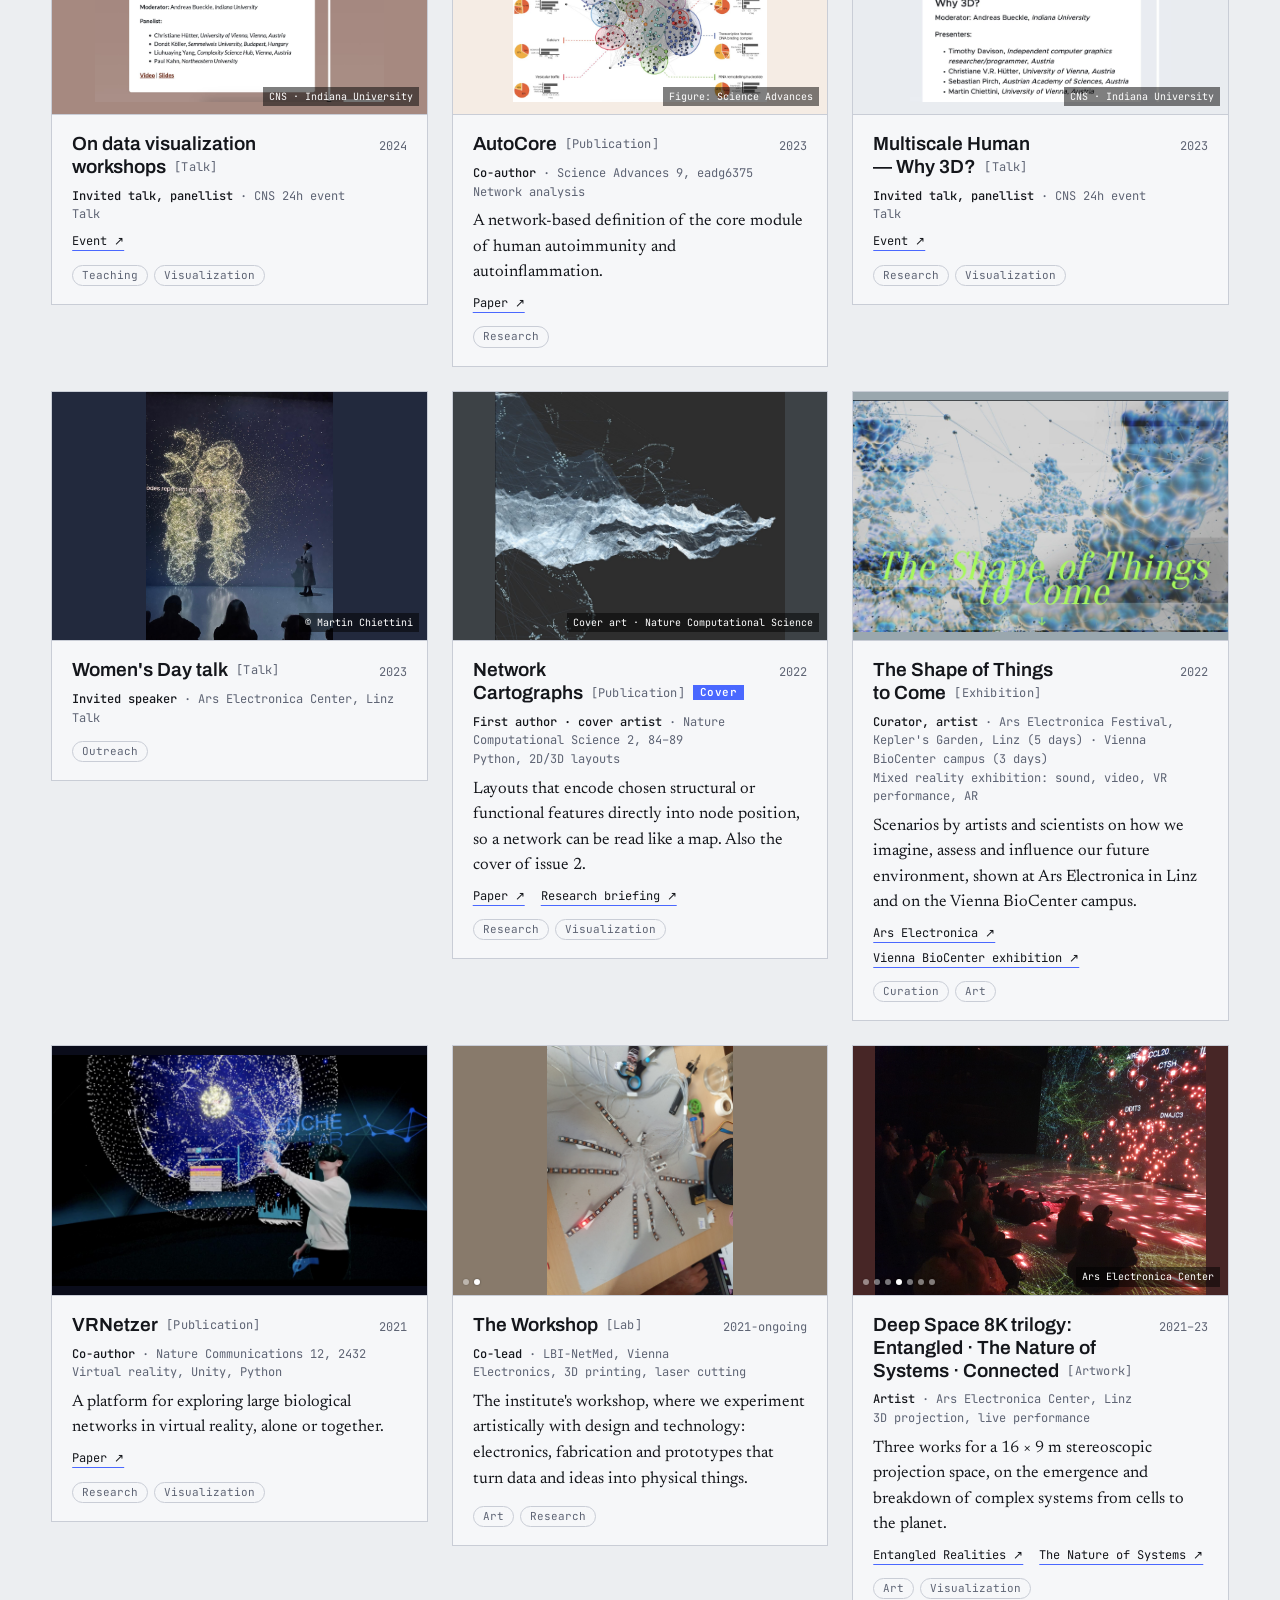
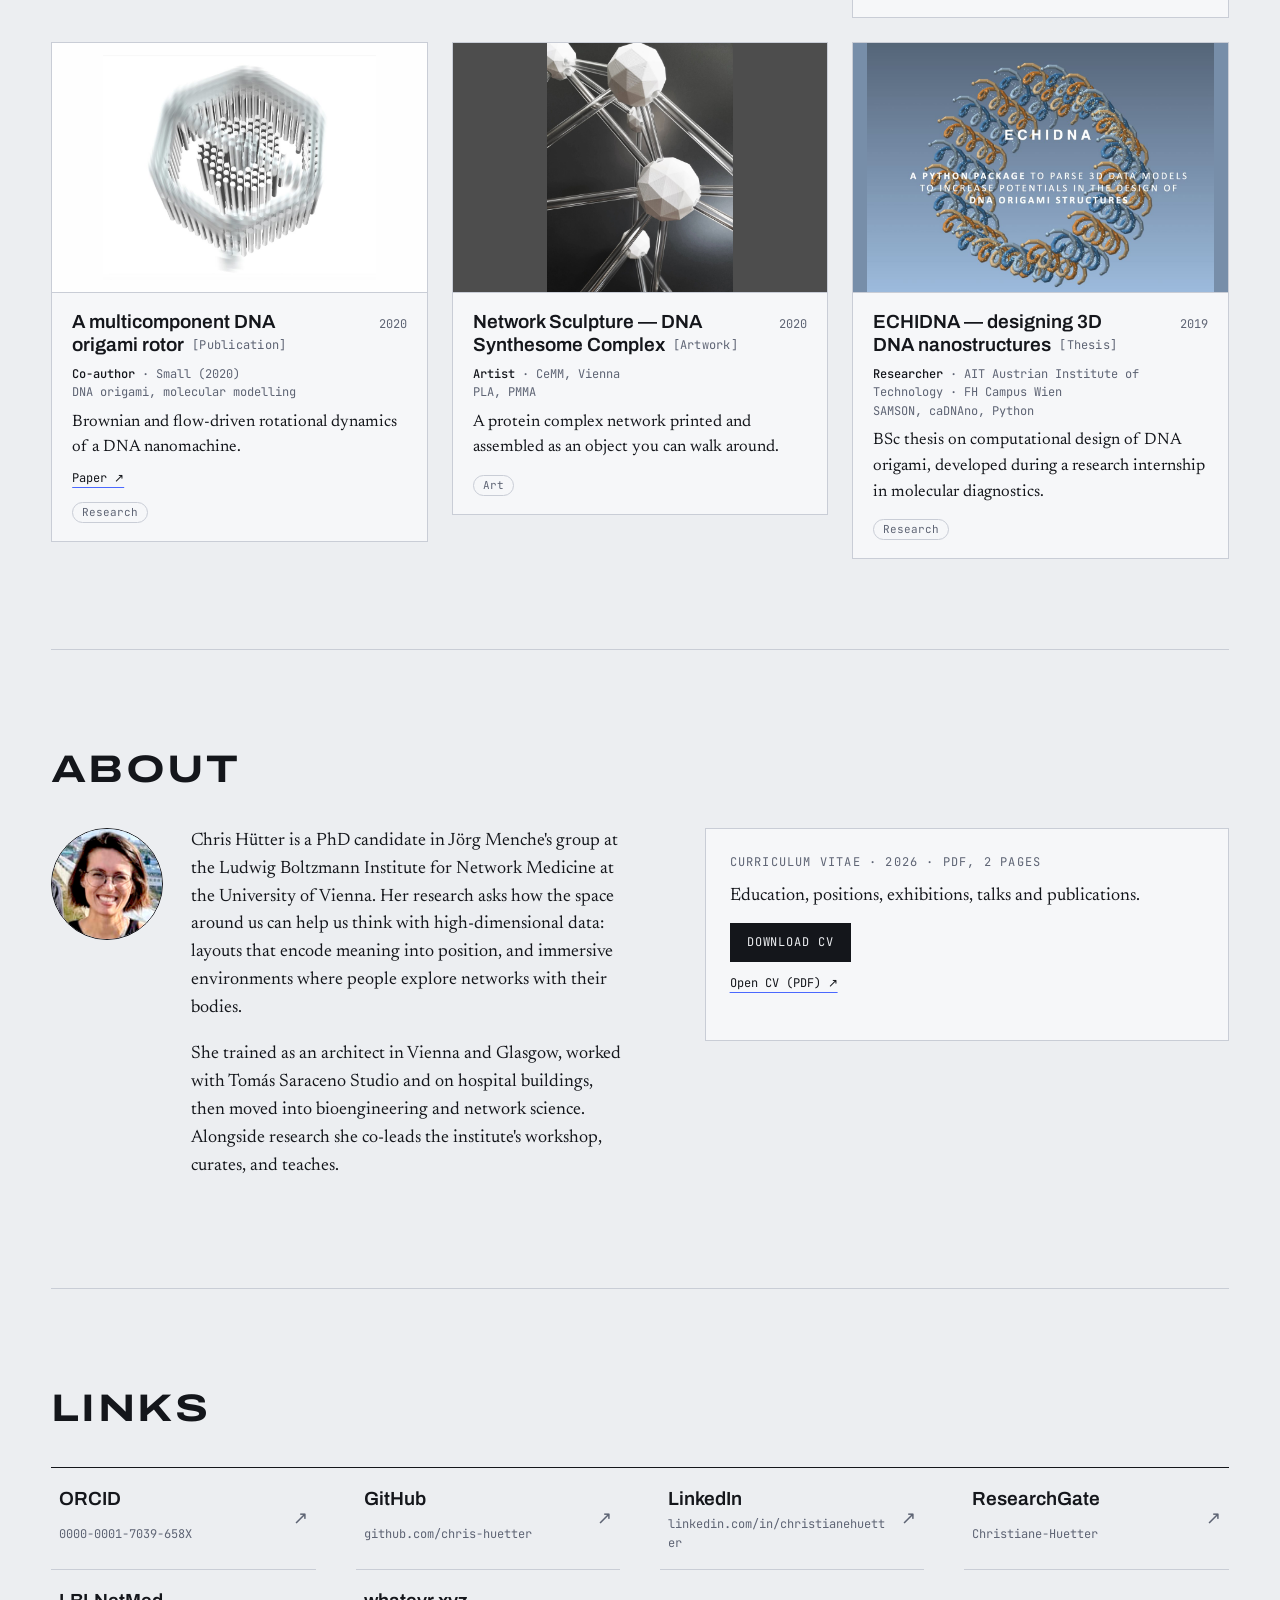
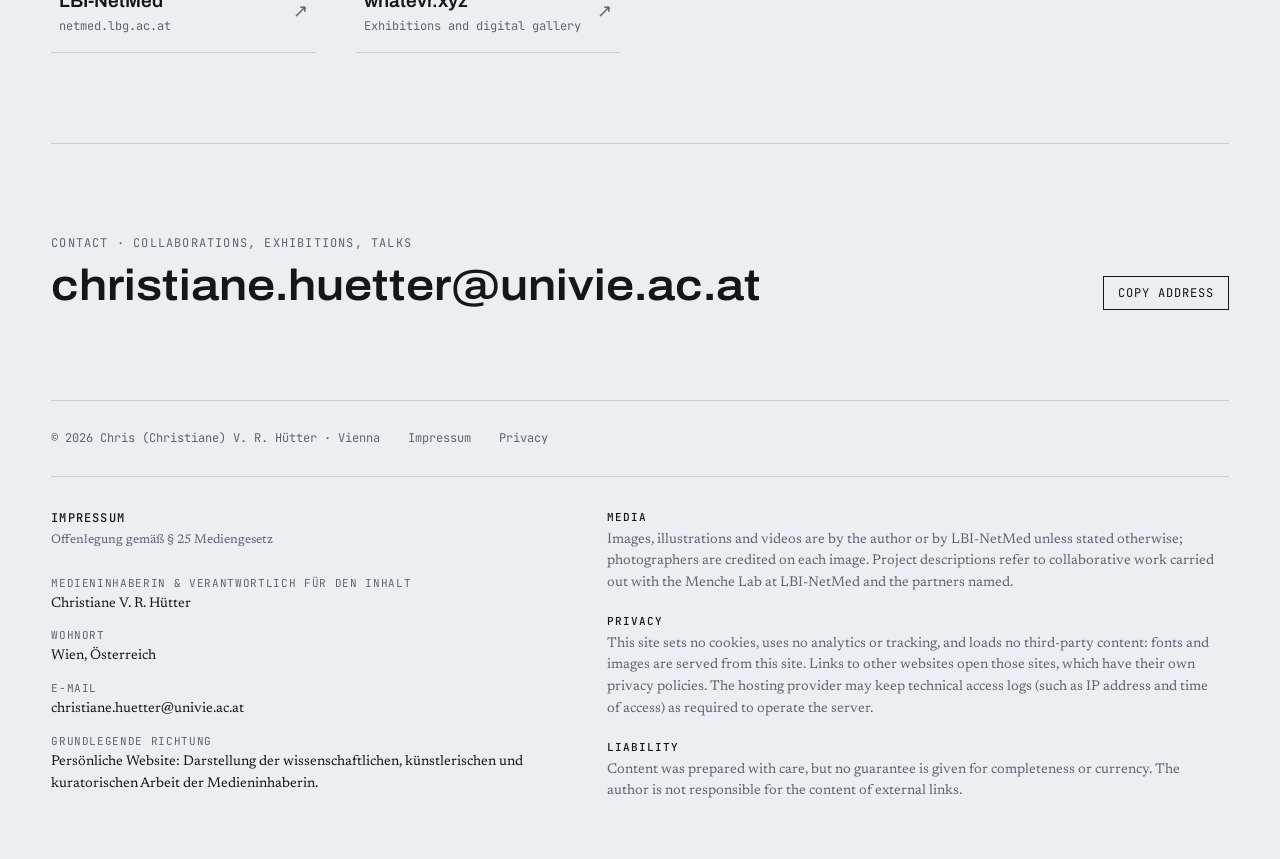
==== commit 27deab5b: "phone issue not showing all headlines - fix - test" ====
--- a/index.html
+++ b/index.html
@@ -291,7 +291,7 @@
   .about{grid-template-columns:1fr}
   .bar{padding-top:12px}
 }
-@media (max-width:480px){ .bar nav a.opt{display:none} .stops a{font-size:0} .stops a::after{content:attr(data-short);font-size:10px} }
+@media (max-width:480px){ .bar nav{gap:14px;letter-spacing:.05em} .stops a{font-size:0} .stops a::after{content:attr(data-short);font-size:10px} }
 @media (prefers-reduced-motion:reduce){ html{scroll-behavior:auto} .marker{transition:none} .caret{animation:none} }
 </style>
 </head>
@@ -303,8 +303,8 @@
       <nav aria-label="Sections">
         <a href="#work">Work</a>
         <a href="#about">About</a>
-        <a href="#links" class="opt">Links</a>
-        <a href="#contact" class="opt">Contact</a>
+        <a href="#links">Links</a>
+        <a href="#contact">Contact</a>
       </nav>
     </div>
   </div></div>
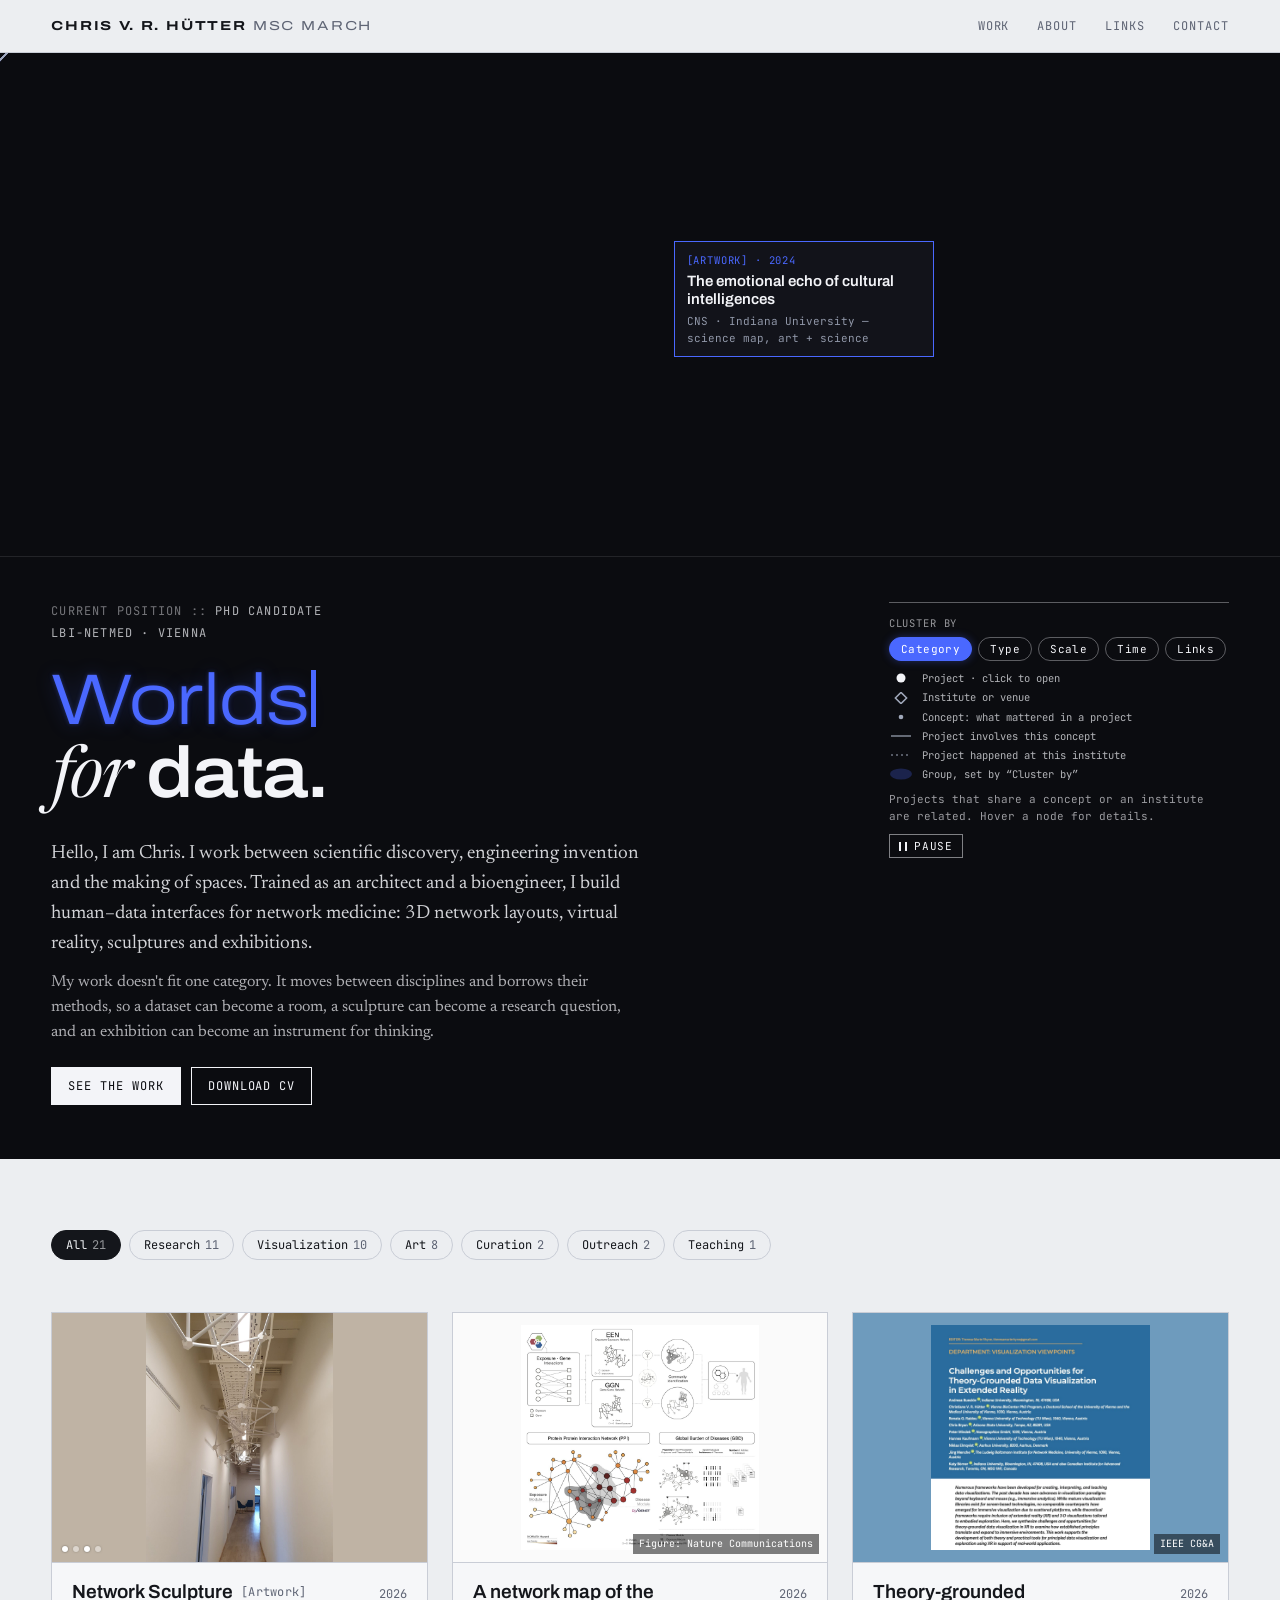
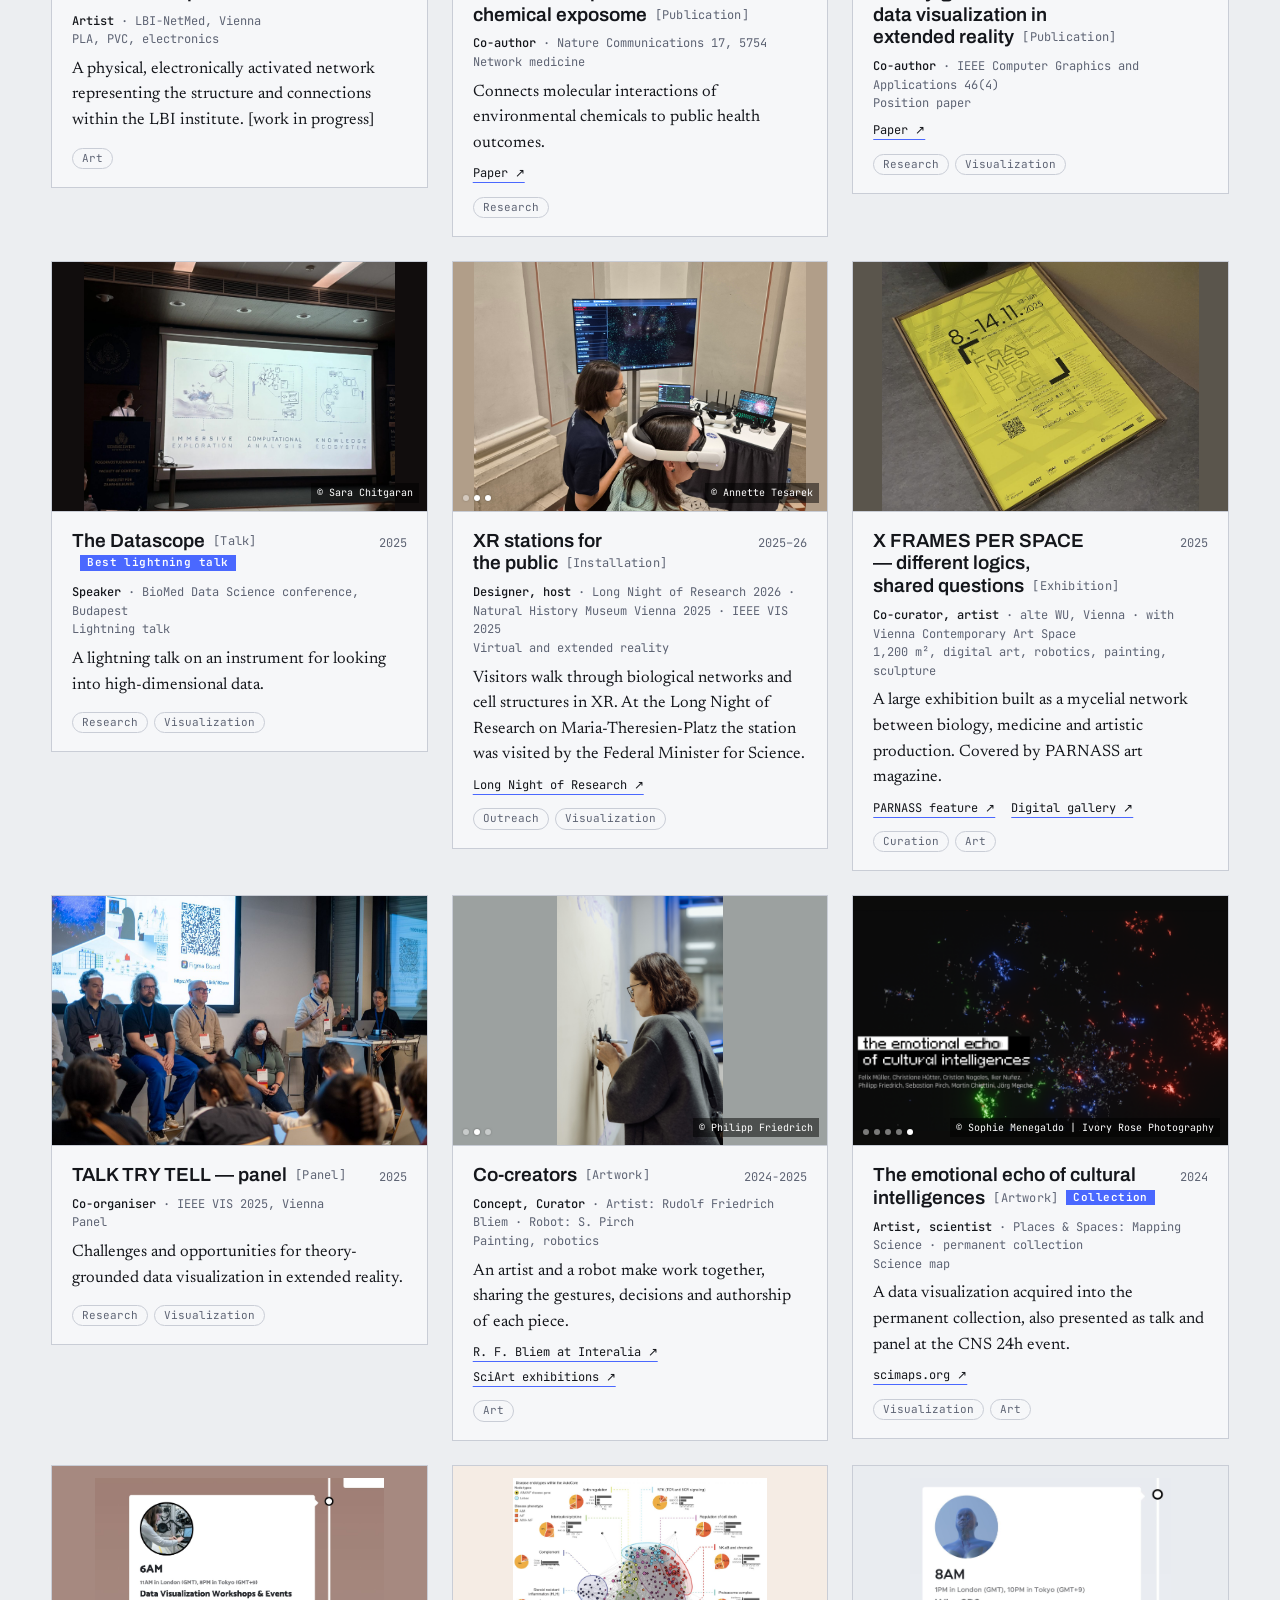
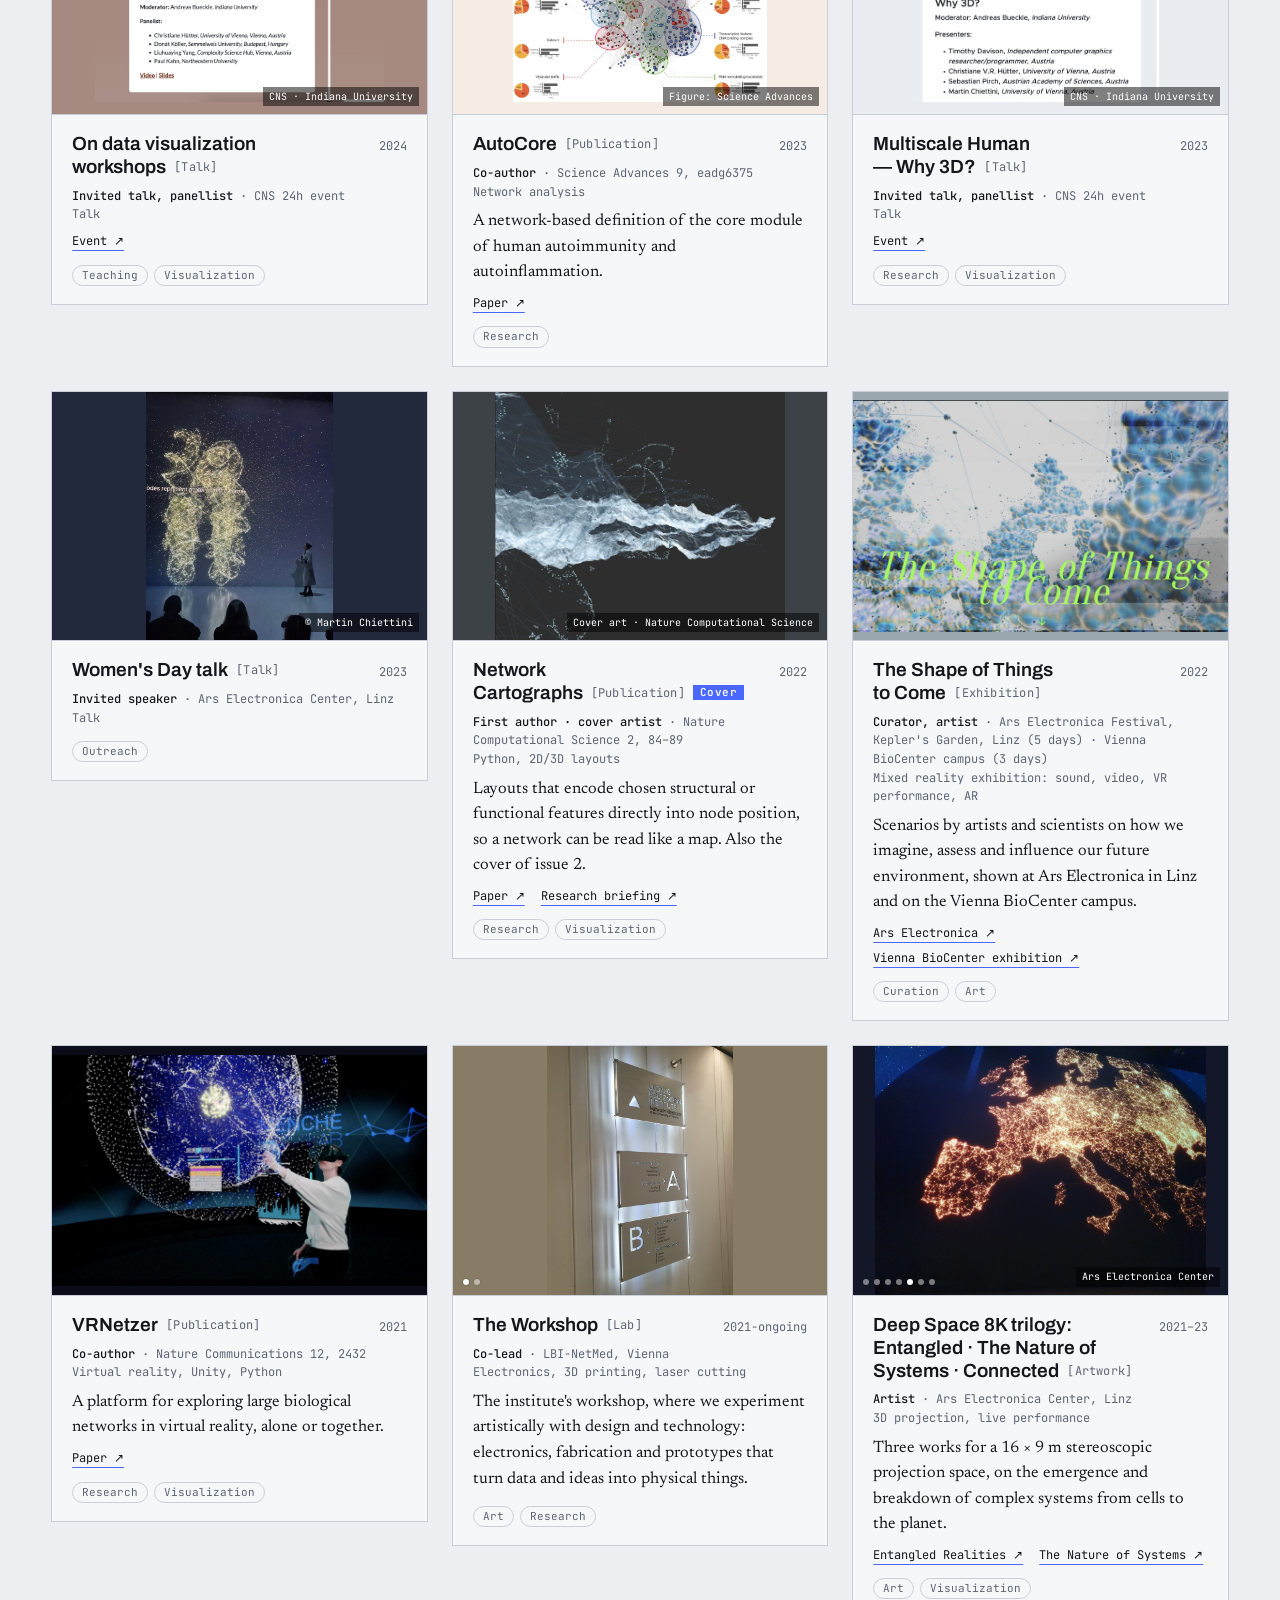
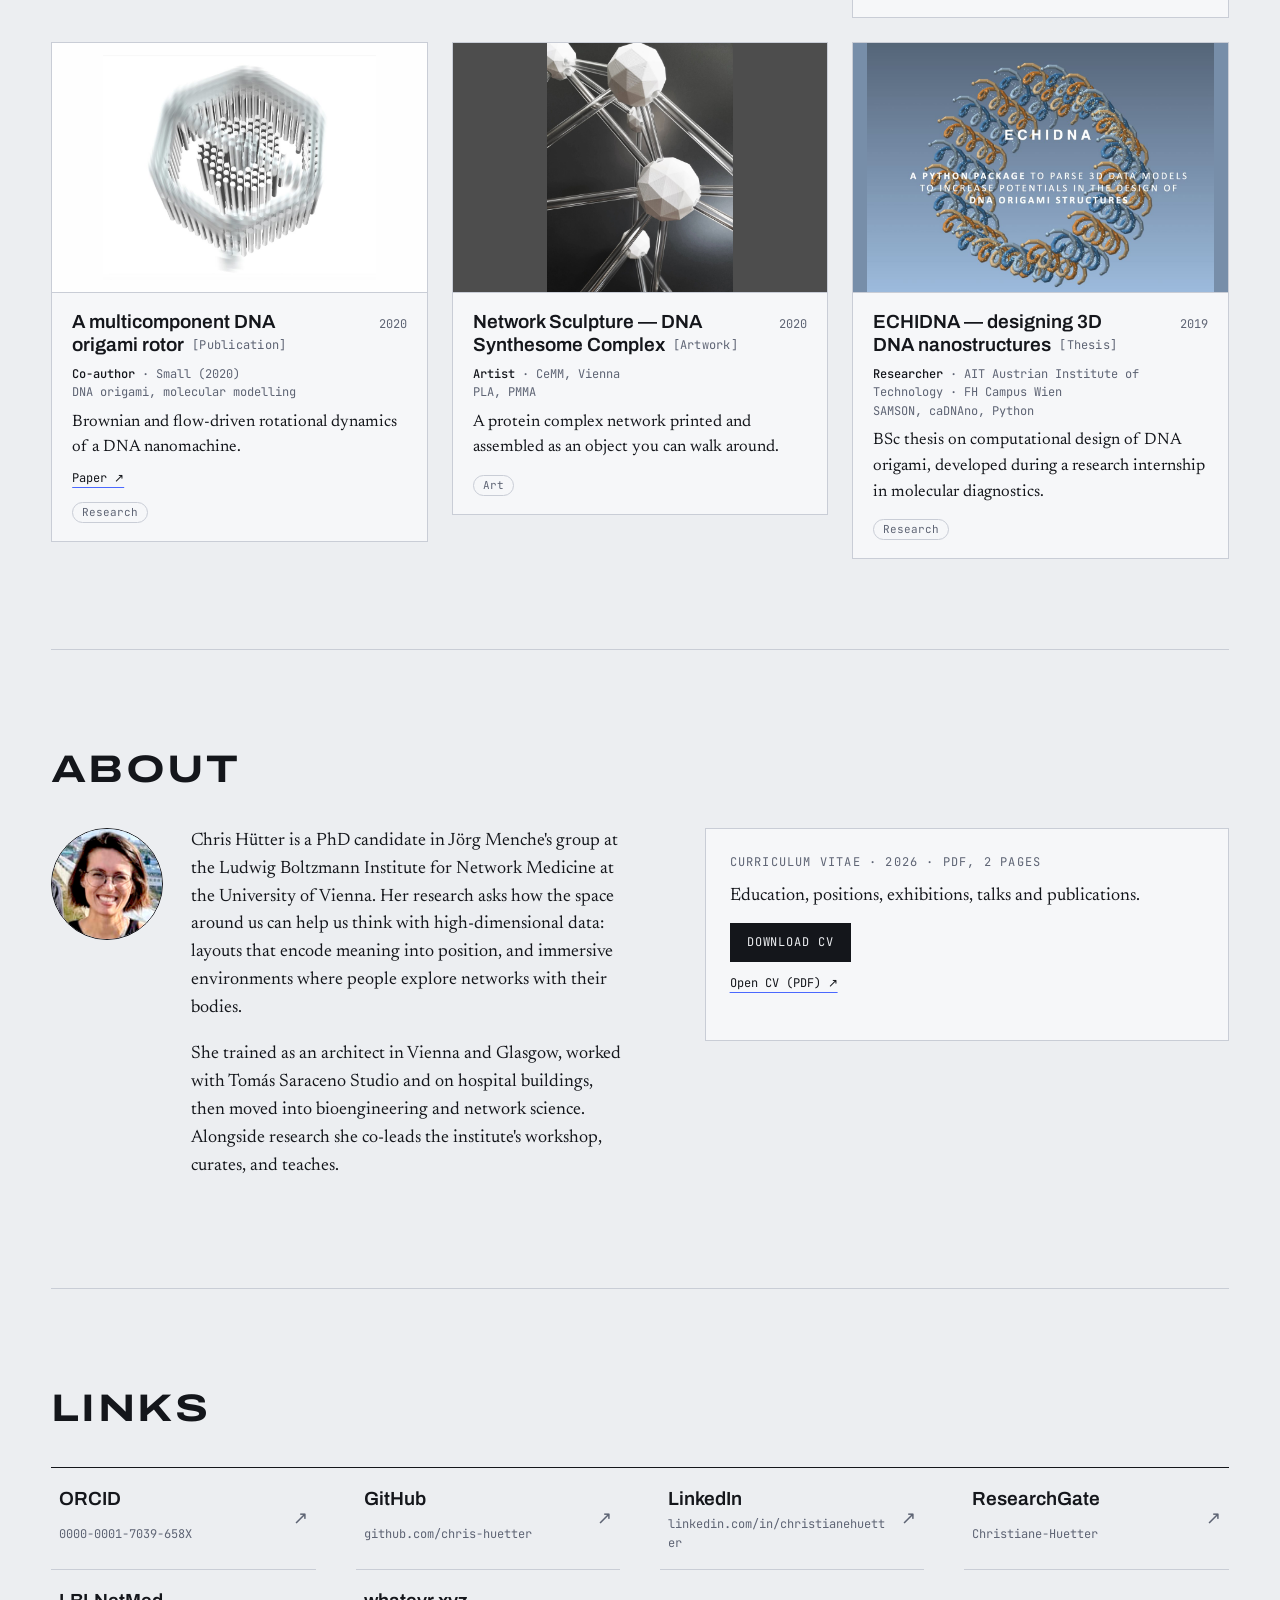
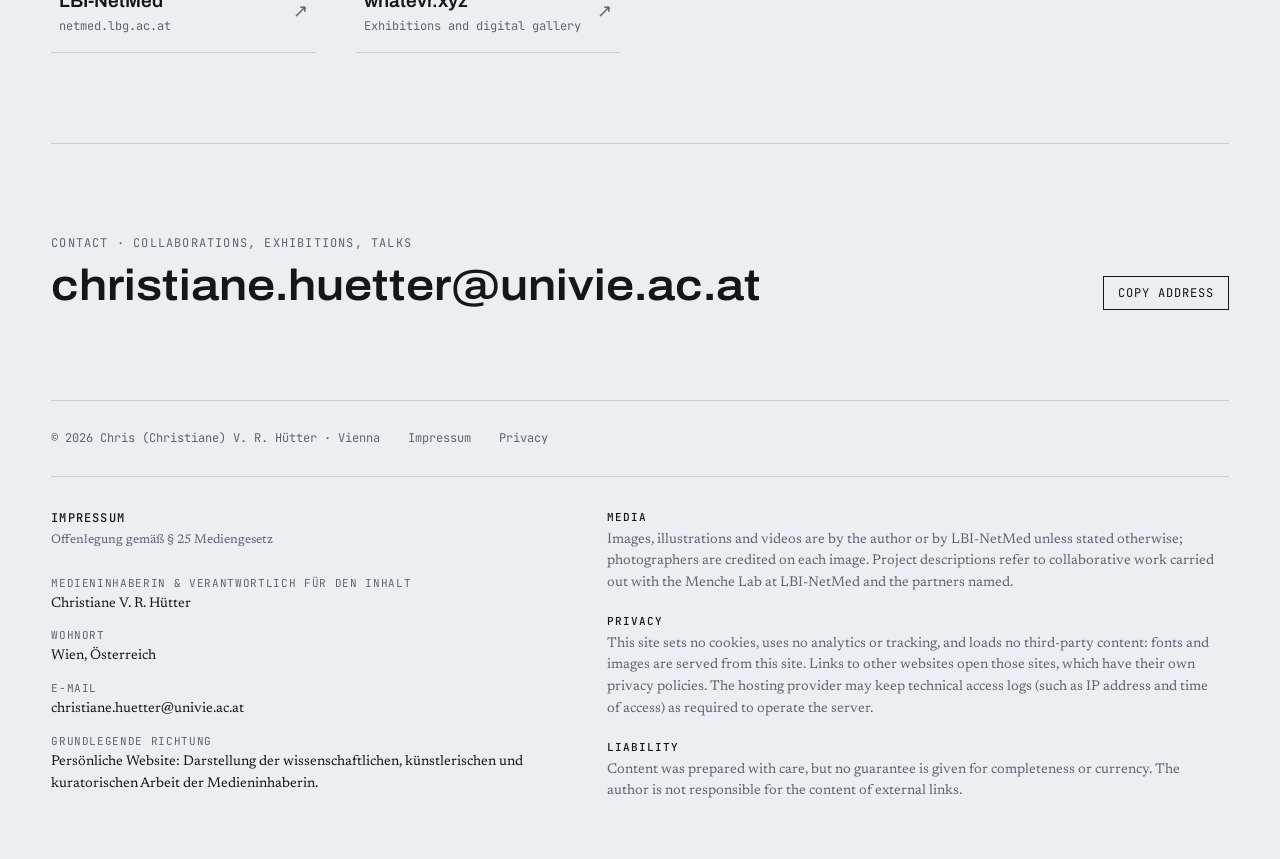
==== commit 481fd651: "minor visual fixes background and order of head-section; selection of projects" ====
--- a/index.html
+++ b/index.html
@@ -90,7 +90,7 @@
 .inner{max-width:1180px;margin-inline:auto}
 
 /* top: name + nav + scale slider, one sticky block */
-.top{position:sticky;top:env(safe-area-inset-top,0px);z-index:20;background:color-mix(in srgb,var(--bg) 92%,transparent);backdrop-filter:blur(8px);border-bottom:1px solid var(--line)}
+.top{position:sticky;top:0;padding-top:env(safe-area-inset-top,0px);z-index:100;background:var(--bg);border-bottom:1px solid var(--line)}   /* opaque, and reaches up behind the phone status bar, so nothing scrolls visibly under or above it */
 .bar{display:flex;align-items:center;justify-content:space-between;gap:16px;min-height:52px;flex-wrap:wrap}
 .name{font-family:var(--display);font-variation-settings:"wdth" 125;font-weight:700;letter-spacing:.14em;text-transform:uppercase;font-size:13px;text-decoration:none}
 .name span{font-weight:400;color:var(--muted)}
@@ -128,7 +128,7 @@
 .fig .c1{top:8px;left:8px;border-width:1px 0 0 1px}.fig .c2{top:8px;right:8px;border-width:1px 1px 0 0}
 .fig .c3{bottom:8px;left:8px;border-width:0 0 1px 1px}.fig .c4{bottom:8px;right:8px;border-width:0 1px 1px 0}
 .label{padding:18px 20px 18px;display:flex;flex-direction:column;gap:8px;flex:1}
-.label .top{display:flex;justify-content:space-between;gap:12px;align-items:baseline;position:static;background:none;border:0;backdrop-filter:none}
+.label .top{display:flex;justify-content:space-between;gap:12px;align-items:baseline;position:static;background:none;border:0;padding-top:0;z-index:auto}
 .label h3{font-family:var(--display);font-variation-settings:"wdth" 100;font-weight:600;font-size:19px;line-height:1.2;margin:0;text-wrap:balance}
 .label .yr{font-family:var(--mono);font-size:12px;color:var(--muted);font-variant-numeric:tabular-nums;white-space:nowrap}
 .label .meta{font-family:var(--mono);font-size:12px;line-height:1.55;color:var(--muted)}
@@ -839,7 +839,10 @@
   const first=host.querySelector(".project.sel");   // scroll to the first (newest) highlighted card
   (first||document.getElementById("work")).scrollIntoView({behavior:RM?"auto":"smooth",block:"start"});
 }
-function clearSelection(){selected=null;render()}
+/* clear the highlighting in place (no re-render, so galleries and a clicked link keep working) */
+function clearSelection(){selected=null;host.classList.remove("has-sel");host.querySelectorAll(".project.sel").forEach(c=>c.classList.remove("sel"));document.getElementById("selbar").hidden=true}
+/* clicking any card that isn't part of the current highlight (image, text or link) ends the highlight */
+host.addEventListener("click",e=>{const c=e.target.closest(".project");if(selected&&c&&!c.classList.contains("sel"))clearSelection()});
 
 
 /* ---- headline word pairs ---- */
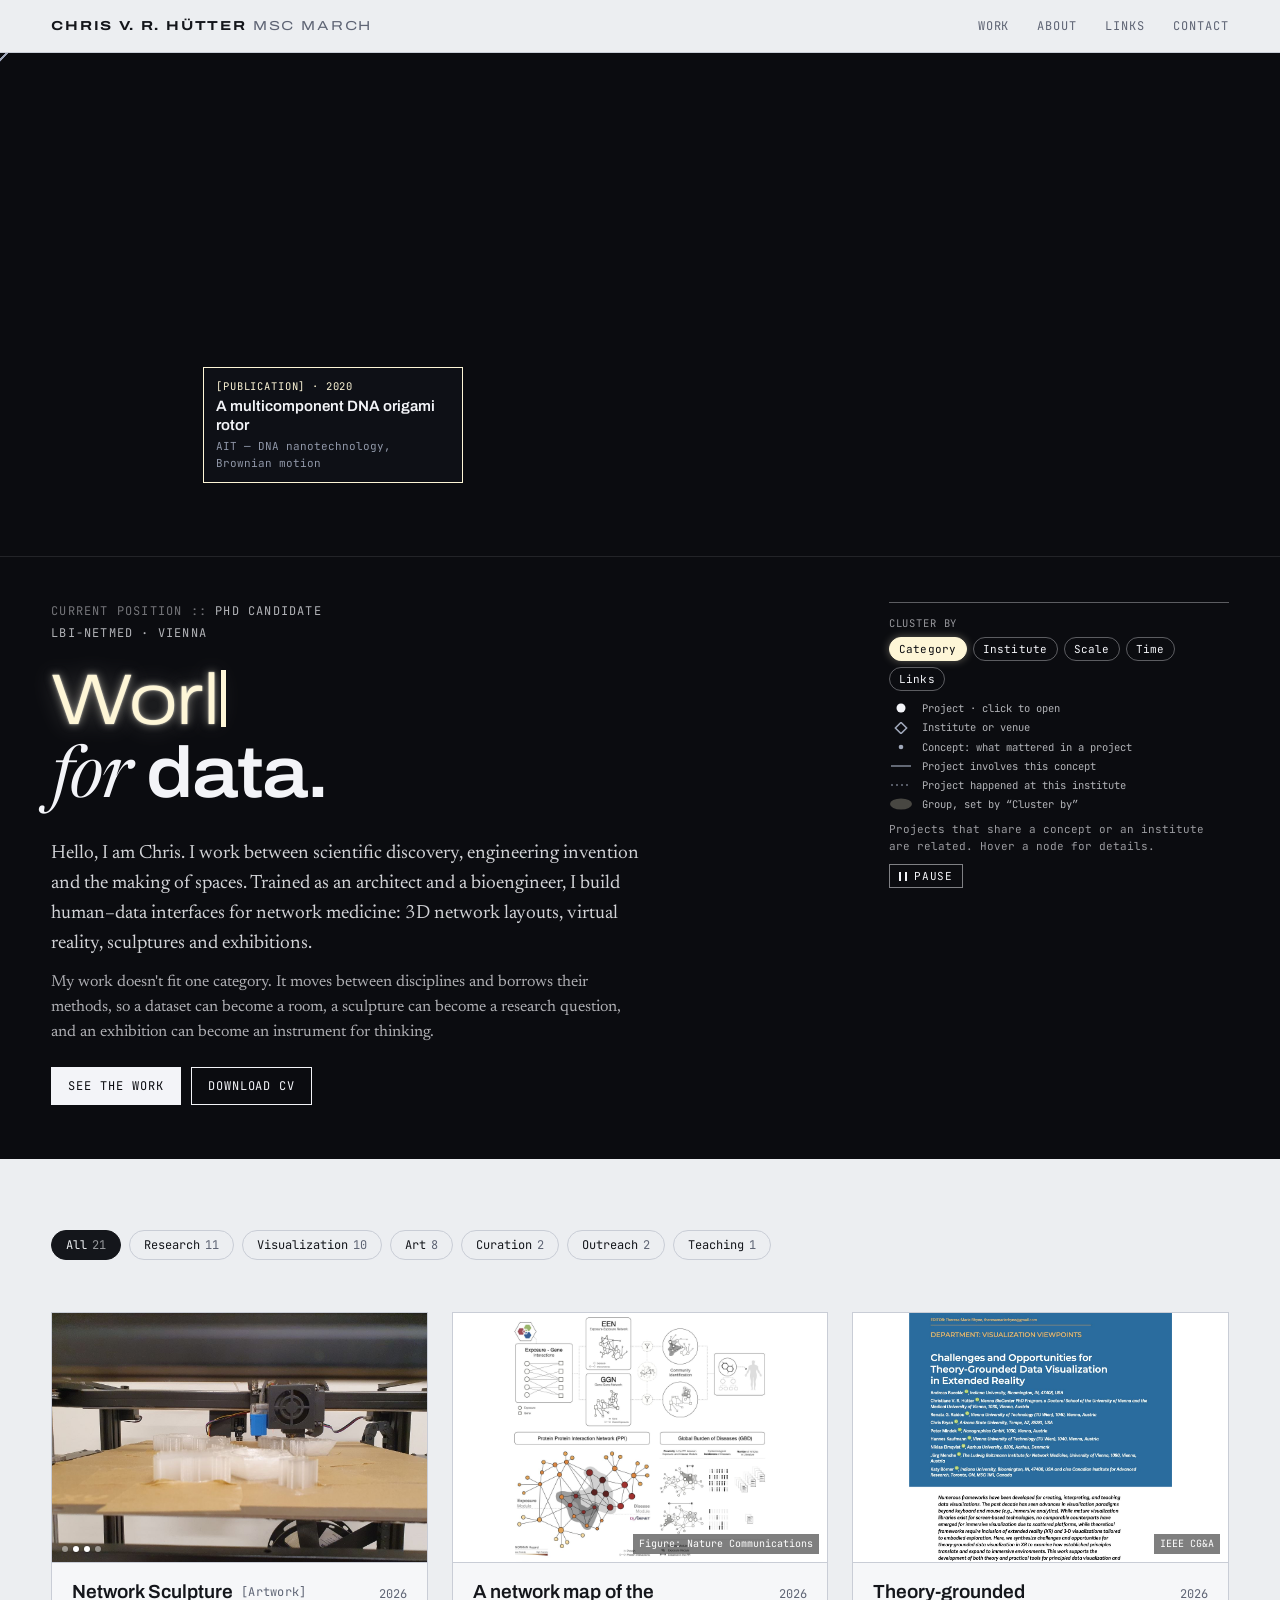
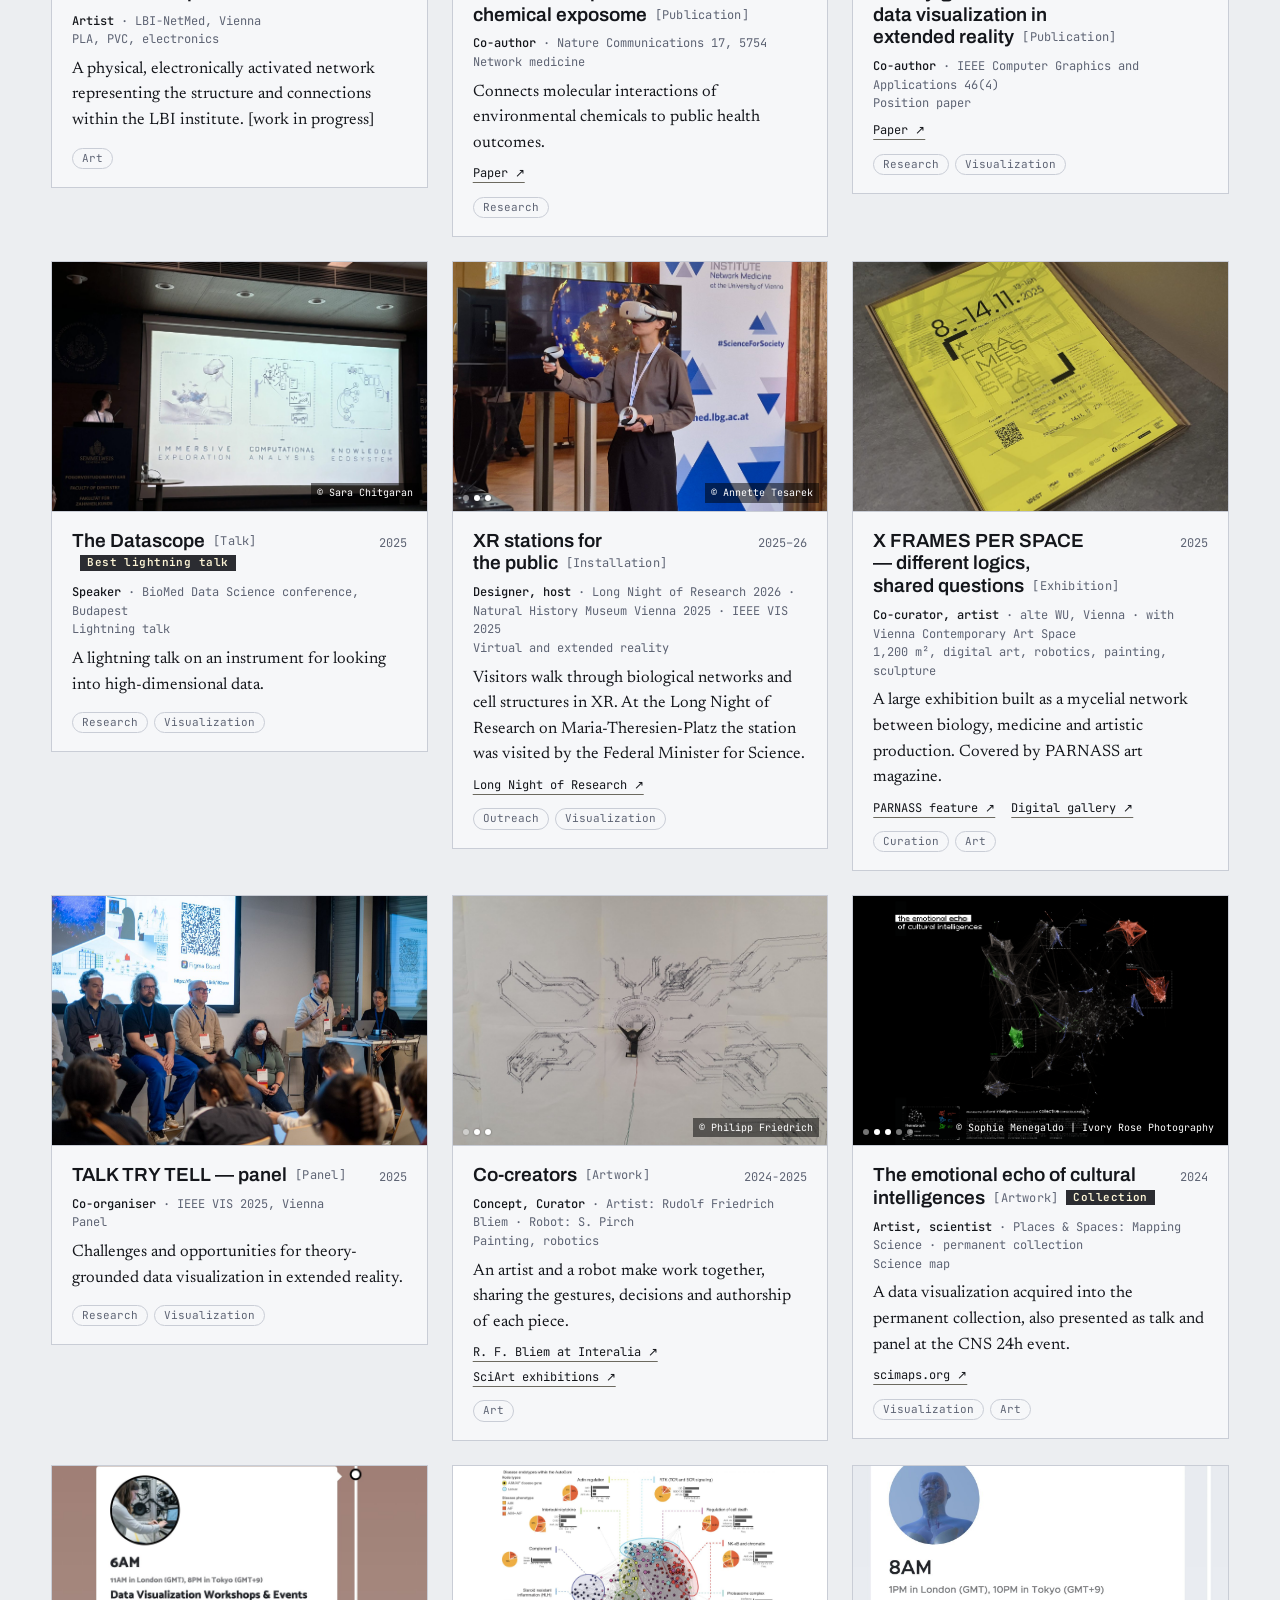
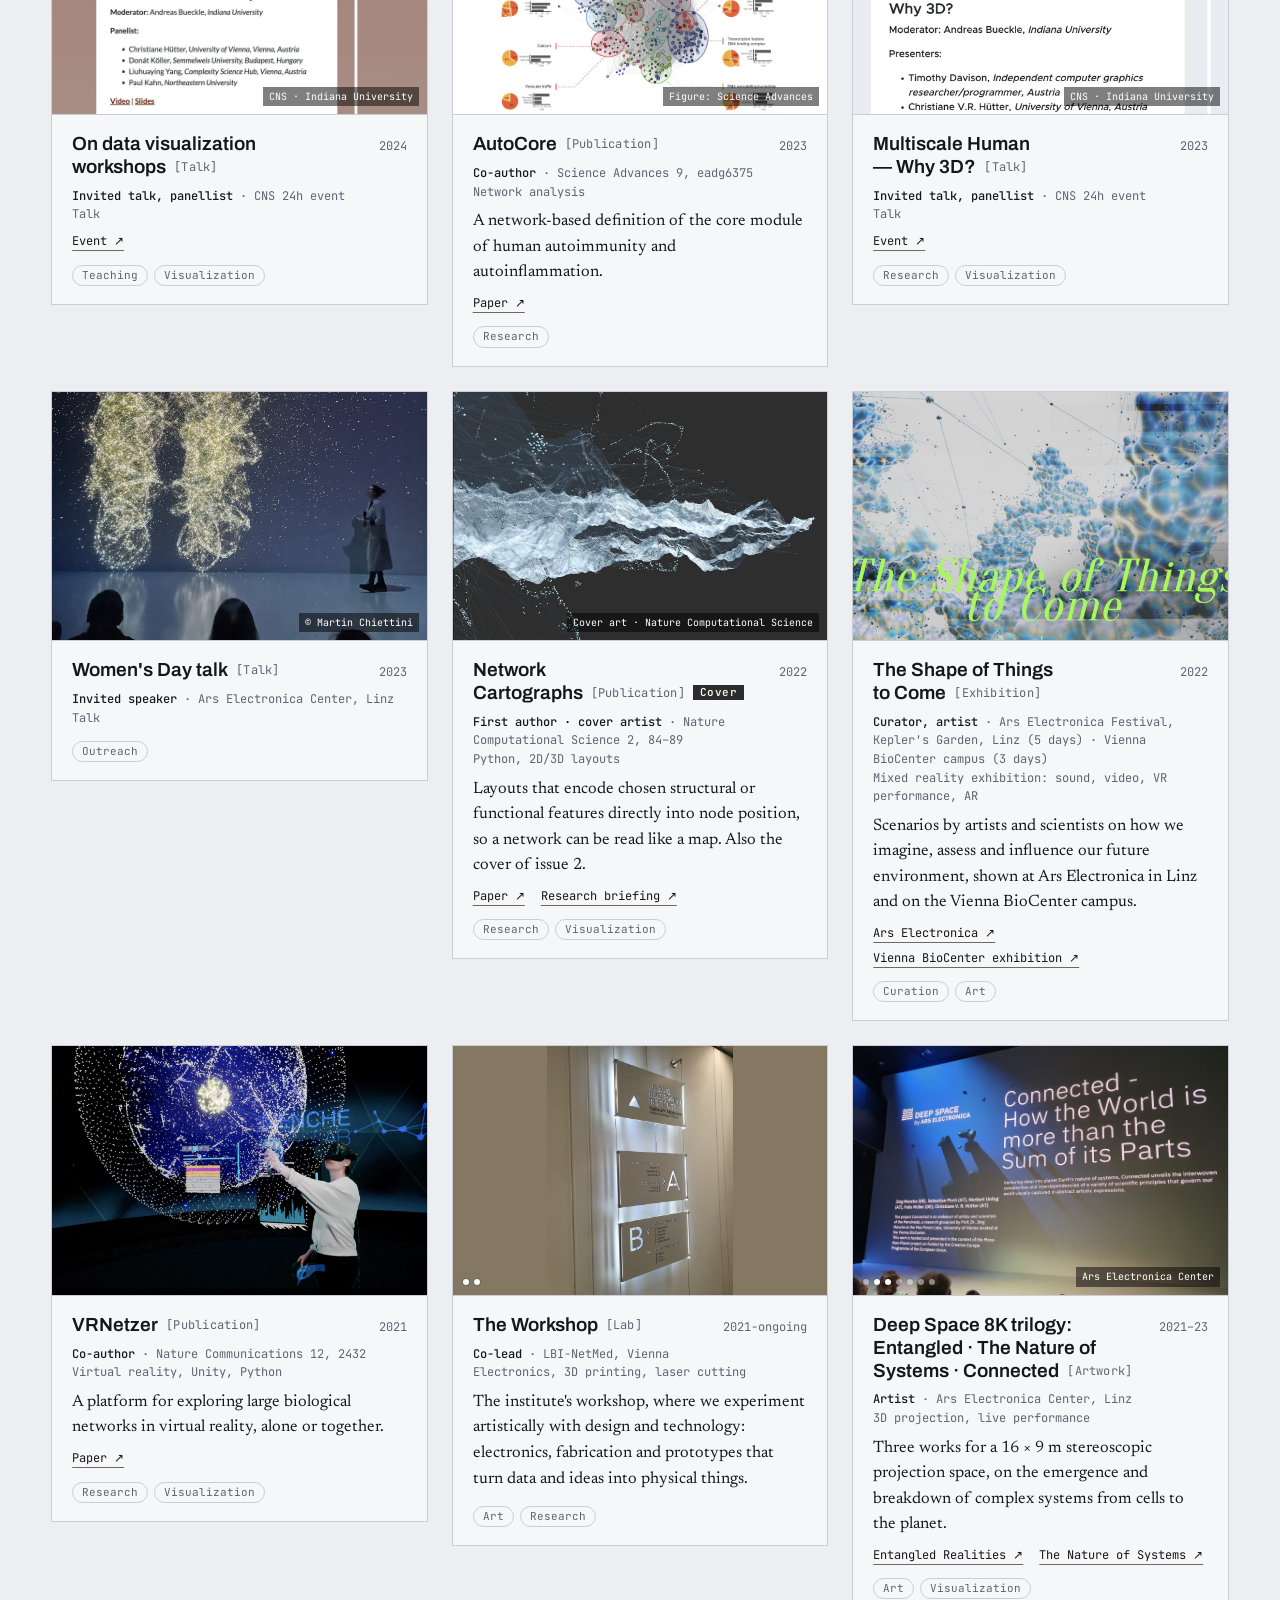
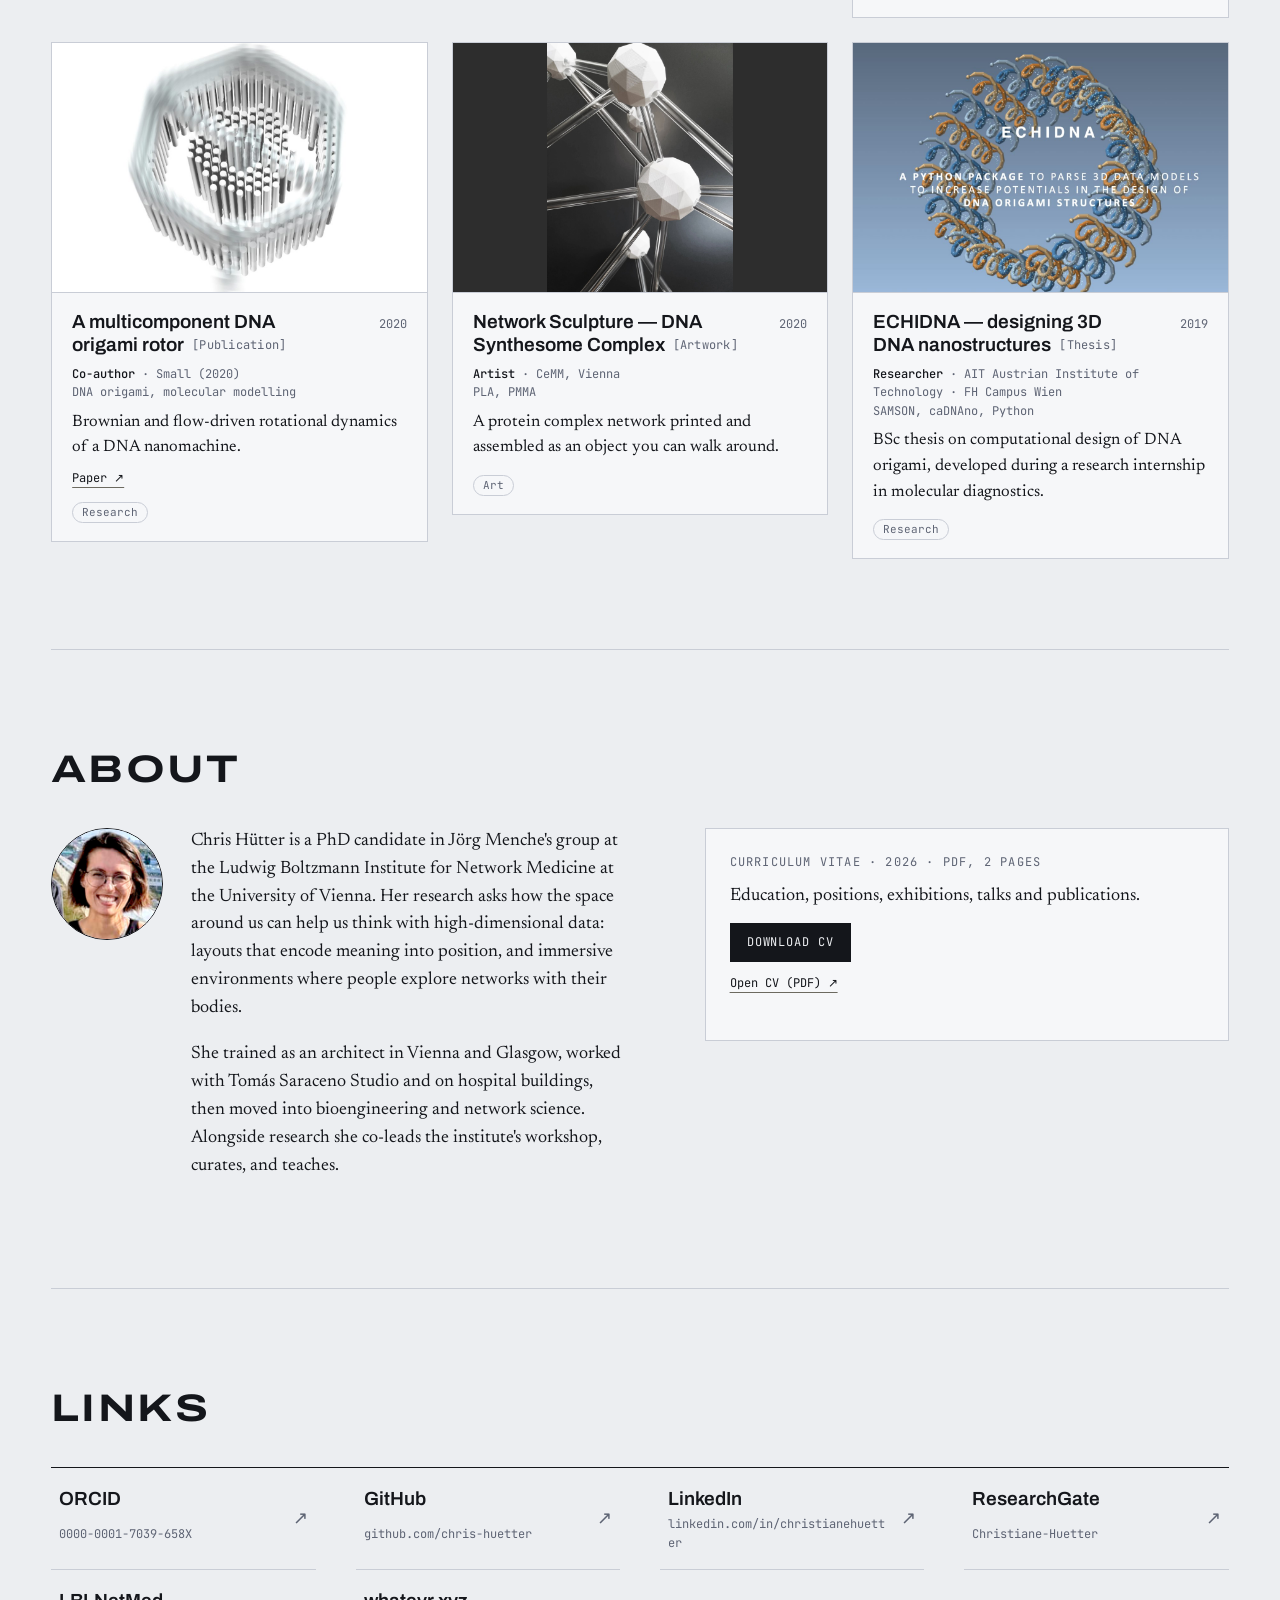
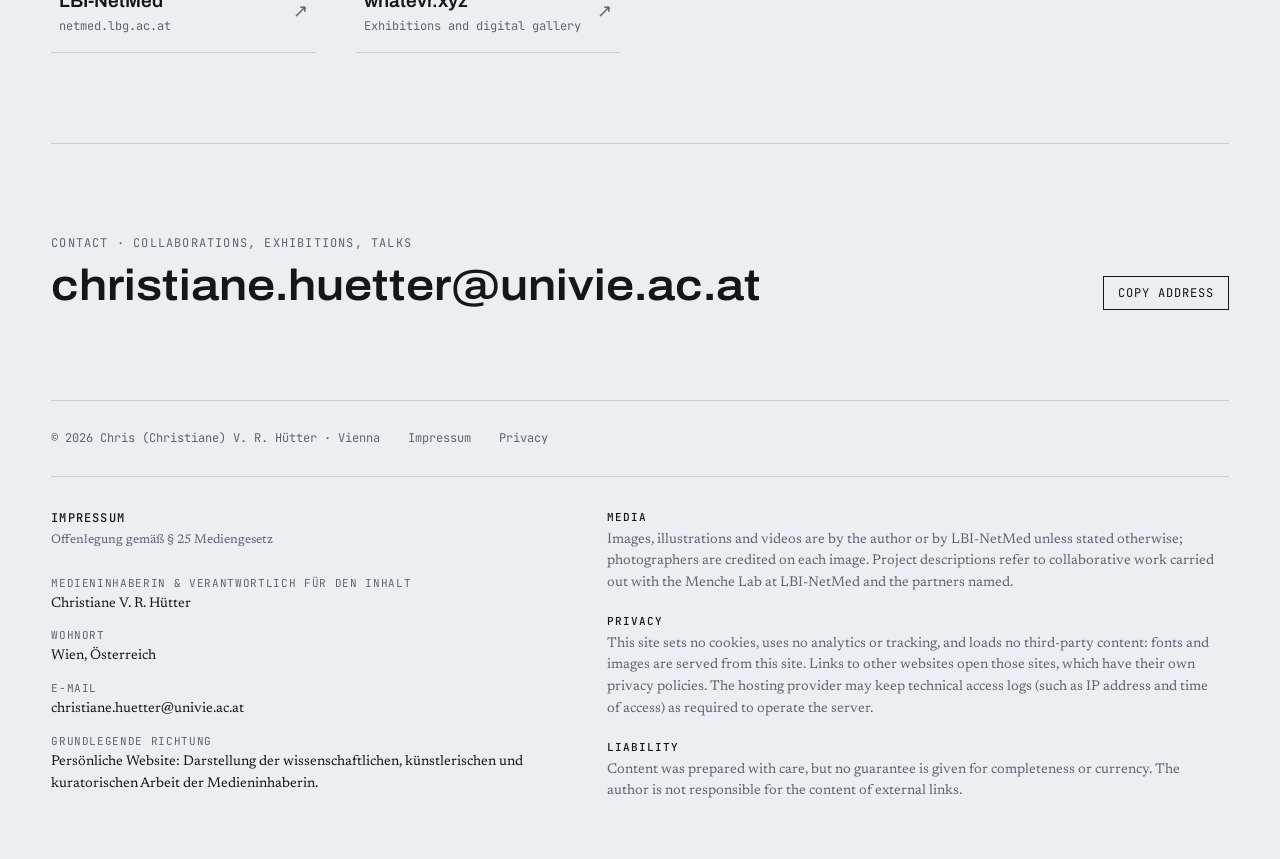
==== commit a7a5b19b: "major - changed and adapted network vis (clustering parameters,etc) - adapted image sizes - new CI c" ====
--- a/index.html
+++ b/index.html
@@ -50,10 +50,11 @@
 @font-face{font-family:"JetBrains Mono";src:url("fonts/jetbrains-mono.woff2") format("woff2");font-weight:100 800;font-style:normal;font-display:swap}
 /* ---- accent colour: the whole site takes its highlight colour from this block. To try another palette, replace the two lines below with one of the alternatives ---- */
 :root{
-  --accent:#4A68FF; --accent-rgb:74,104,255; --accent-ink:#FFFFFF; --sel-ink:#2336D9; --sel-tint:#EEF0FF; --sel-dot:#3D5CFF;   /* neon Klein blue: fills (with --accent-ink text on them), underlines, the network, selected cards */
-  --sel-ink-dark:#9AA8FF; --sel-tint-dark:#161A33;                                                         /* selected cards in dark mode */
+  --accent:#FEF6D7; --accent-rgb:254,246,215; --glow-rgb:254,250,233; --accent-ink:#0B0C10; --sel-ink:#6C6A60; --sel-tint:#FFFEFB; --sel-dot:#FEF6D7;   /* cream: fills, underlines, the network, selected cards */
+  --sel-ink-dark:#FEF9E5; --sel-tint-dark:#303030;                                                                                                         /* selected cards in dark mode */
 }
-/* the palettes below use dark text on fills: add --accent-ink:#0B0C10; when switching to one of them
+/* neon Klein blue: --accent:#3D72FF; --accent-rgb:61,114,255; --glow-rgb:140,178,255; --accent-ink:#FFFFFF; --sel-ink:#1F4AD6; --sel-tint:#EDF2FF; --sel-dot:#3D72FF; --sel-ink-dark:#98B4FF; --sel-tint-dark:#141B33;
+   the palettes below use dark text on fills: add --accent-ink:#0B0C10; when switching to one of them
    neon orange: --accent:#FF7A1F; --accent-rgb:255,122,31; --sel-ink:#A94700; --sel-tint:#FFF1E6; --sel-dot:#FF7A1F; --sel-ink-dark:#FFA366; --sel-tint-dark:#2B1A0E;
    vermilion:  --accent:#F0643C; --accent-rgb:240,100,60; --sel-ink:#B8431F; --sel-tint:#FCEEE8; --sel-dot:#F0643C; --sel-ink-dark:#FF9A7A; --sel-tint-dark:#2A1712;
    neon beige: --accent:#FFDFAE; --accent-rgb:255,223,174; --sel-ink:#8A5A12; --sel-tint:#FBF3E6; --sel-dot:#F5C77E; --sel-ink-dark:#FFE4BA; --sel-tint-dark:#2A2317;
@@ -64,7 +65,7 @@
    lime (old): --accent:#BCDF8C; --accent-rgb:188,223,140; --sel-ink:#4F9A1A; --sel-tint:#EEF6E2; --sel-dot:#8FCB4A; --sel-ink-dark:#A9DB72; --sel-tint-dark:#1B2216; */
 :root{
   --bg:#ECEEF1; --paper:#F6F7F9; --ink:#14161B; --muted:#5E6474; --line:#C9CDD6; --hatch:rgba(20,22,27,.07);
-  --focus:#14161B;
+  --focus:#14161B; --accent-line:var(--sel-ink);   /* lines and underlines on light surfaces: the readable shade of the accent */
   --display:"Archivo","Helvetica Neue",Arial,sans-serif;
   --body:"Newsreader",Georgia,"Times New Roman",serif;
   --mono:"JetBrains Mono",ui-monospace,Menlo,Consolas,monospace;
@@ -72,12 +73,12 @@
 @media (prefers-color-scheme:dark){
   :root:not([data-theme="light"]){
     --bg:#0E1015; --paper:#151821; --ink:#E5E7EE; --muted:#9097A8; --line:#2A2F3B; --hatch:rgba(229,231,238,.06);
-    --focus:var(--accent); --sel-ink:var(--sel-ink-dark); --sel-tint:var(--sel-tint-dark); color-scheme:dark;
+    --focus:var(--accent); --accent-line:var(--accent); --sel-ink:var(--sel-ink-dark); --sel-tint:var(--sel-tint-dark); color-scheme:dark;
   }
 }
 :root[data-theme="dark"]{
   --bg:#0E1015; --paper:#151821; --ink:#E5E7EE; --muted:#9097A8; --line:#2A2F3B; --hatch:rgba(229,231,238,.06);
-  --focus:var(--accent); --sel-ink:var(--sel-ink-dark); --sel-tint:var(--sel-tint-dark); color-scheme:dark;
+  --focus:var(--accent); --accent-line:var(--accent); --sel-ink:var(--sel-ink-dark); --sel-tint:var(--sel-tint-dark); color-scheme:dark;
 }
 *{box-sizing:border-box}
 html{scroll-behavior:smooth}
@@ -96,7 +97,7 @@
 .name span{font-weight:400;color:var(--muted)}
 .bar nav{display:flex;gap:clamp(12px,2.5vw,28px);font-family:var(--mono);font-size:12px;text-transform:uppercase;letter-spacing:.08em}
 .bar nav a{color:var(--muted);text-decoration:underline transparent}
-.bar nav a:hover{color:var(--ink);text-decoration-color:var(--accent)}
+.bar nav a:hover{color:var(--ink);text-decoration-color:var(--accent-line)}
 
 
 /* shared text styles + filter chips */
@@ -104,7 +105,7 @@
 .lede{max-width:36em;font-size:clamp(18px,1.5vw,21px);margin:0}
 .chips{display:flex;flex-wrap:wrap;gap:8px}
 .chips button{font-family:var(--mono);font-size:12px;border:1px solid var(--line);background:transparent;color:var(--ink);border-radius:999px;padding:6px 14px;cursor:pointer}
-.chips button:hover{border-color:var(--accent)}
+.chips button:hover{border-color:var(--accent-line)}
 .chips button[aria-pressed="true"]{background:var(--ink);color:var(--bg);border-color:var(--ink)}
 .chips button .n{color:var(--muted);margin-left:5px}
 .chips button[aria-pressed="true"] .n{color:inherit;opacity:.6}
@@ -118,8 +119,6 @@
 .fig{margin:0;position:relative;aspect-ratio:3/2;max-width:100%;border-bottom:1px solid var(--line);overflow:hidden;background:
   repeating-linear-gradient(135deg,var(--hatch) 0 1px,transparent 1px 9px),var(--bg)}
 .fig .sl{width:100%;height:100%;object-fit:contain;display:block;background:var(--paper);transition:background-color .4s}   /* every image is shown whole, never cropped or stretched; the free space is filled with a colour taken from the image edges (fitBg) */
-.fig.contain{background:#fff}
-.fig.contain .sl{object-fit:contain;padding:12px}   /* figures, covers and screenshots are shown whole */
 .fig .ph{position:absolute;inset:0;display:flex;flex-direction:column;justify-content:space-between;padding:14px 16px}
 .fig .ph .k{font-family:var(--mono);font-size:11px;letter-spacing:.1em;text-transform:uppercase;color:var(--muted)}
 .fig .ph .what{font-family:var(--body);font-style:italic;font-size:17px;line-height:1.35;color:var(--muted);max-width:18em}
@@ -137,10 +136,10 @@
 .tags{display:flex;flex-wrap:wrap;gap:6px;margin-top:auto;padding-top:6px}
 .tags span{font-family:var(--mono);font-size:11px;border:1px solid var(--line);border-radius:999px;padding:1px 9px;color:var(--muted)}
 .links{display:flex;flex-wrap:wrap;gap:6px 16px;font-family:var(--mono);font-size:12px}
-.links a{text-decoration:underline var(--accent)}
+.links a{text-decoration:underline var(--accent-line)}
 .links a:hover{text-decoration-thickness:3px}
 .kind{font-family:var(--mono);font-size:12px;font-weight:400;color:var(--muted);margin-left:8px;letter-spacing:.02em;white-space:nowrap;vertical-align:2px}
-.badge{display:inline-block;font-family:var(--mono);font-size:11px;background:var(--accent);color:var(--accent-ink);padding:1px 7px;margin-left:8px;letter-spacing:.04em;vertical-align:3px}
+.badge{display:inline-block;font-family:var(--mono);font-size:11px;background:#2B2C31;color:var(--accent);padding:1px 7px;margin-left:8px;letter-spacing:.04em;vertical-align:3px}
 .empty{grid-column:1/-1;font-family:var(--mono);font-size:12px;color:var(--muted);margin:0}
 
 /* about, CV card, contact, footer */
@@ -152,7 +151,7 @@
 .contact{display:flex;flex-wrap:wrap;gap:24px 60px;align-items:end;justify-content:space-between}
 .contact .big{font-family:var(--display);font-variation-settings:"wdth" 112;font-weight:600;font-size:clamp(24px,3.4vw,44px);line-height:1.1;margin:0;overflow-wrap:anywhere;user-select:all}
 .copy{font-family:var(--mono);font-size:12px;border:1px solid var(--ink);background:transparent;color:var(--ink);padding:8px 14px;cursor:pointer;text-transform:uppercase;letter-spacing:.08em}
-.copy:hover{background:var(--accent);border-color:var(--accent);color:var(--accent-ink)}
+.copy:hover{background:var(--accent);border-color:var(--accent-line);color:var(--accent-ink)}
 .foot{font-family:var(--mono);font-size:12px;color:var(--muted);display:flex;flex-wrap:wrap;gap:8px 28px;padding-block:28px;border-top:1px solid var(--line)}
 
 
@@ -169,7 +168,7 @@
 /* three fixed lines that never wrap, so the changing words cannot push the layout around */
 .hero h1 .ln{display:block;white-space:nowrap}
 .hero h1 em{font-family:var(--body);font-style:italic;font-weight:400}
-.typed{color:var(--hero-accent);text-shadow:0 0 4px rgba(var(--accent-rgb),.35),0 0 20px rgba(var(--accent-rgb),.22);font-variation-settings:"wdth" 125;font-weight:300}
+.typed{color:var(--hero-accent);text-shadow:0 0 2px rgba(var(--glow-rgb,var(--accent-rgb)),.75),0 0 8px rgba(var(--glow-rgb,var(--accent-rgb)),.5),0 0 26px rgba(var(--glow-rgb,var(--accent-rgb)),.3);   /* crisp letters with a halo in a lighter blue, so the word reads as glowing */font-variation-settings:"wdth" 125;font-weight:300}
 .caret{display:inline-block;width:.06em;height:.8em;background:var(--hero-accent);margin-left:.04em;vertical-align:-.04em;animation:blink 1s steps(1) infinite}
 @keyframes blink{50%{opacity:0}}
 #typed2{display:inline-block;transition:opacity .6s,filter .6s}
@@ -179,7 +178,7 @@
 .hero-cta{display:flex;flex-wrap:wrap;gap:10px}
 .btn{font-family:var(--mono);font-size:12px;text-transform:uppercase;letter-spacing:.08em;border:1px solid var(--ink);background:transparent;color:var(--ink);padding:11px 16px;cursor:pointer;text-decoration:none;display:inline-block;line-height:1.2}
 .btn.solid{background:var(--ink);color:var(--bg)}
-.btn:hover{background:var(--accent);border-color:var(--accent);color:var(--accent-ink)}
+.btn:hover{background:var(--accent);border-color:var(--accent-line);color:var(--accent-ink)}
 .hero .btn{border-color:#F3F4F8;color:#F3F4F8}
 .hero .btn.solid{background:#F3F4F8;color:#0B0C10}
 .hero .btn:hover{background:var(--hero-accent);border-color:var(--hero-accent);color:var(--accent-ink)}
@@ -197,7 +196,7 @@
 .fig.gal .sl.on{opacity:1}
 .fig .dots i.bad{display:none}
 .fig.gal{cursor:pointer}
-.fig.gal:focus-visible{outline:2px solid var(--accent);outline-offset:2px}
+.fig.gal:focus-visible{outline:2px solid var(--accent-line);outline-offset:2px}
 .fig .dots{position:absolute;left:10px;bottom:10px;display:flex;gap:5px}
 .fig .dots i{width:6px;height:6px;border-radius:50%;background:#fff;opacity:.45;box-shadow:0 0 2px rgba(0,0,0,.5);transition:opacity .3s}
 .fig .dots i.on{opacity:1}
@@ -208,7 +207,7 @@
 .portrait .ph{position:absolute;inset:0;display:grid;place-items:center;font-family:var(--mono);font-size:10px;letter-spacing:.1em;text-transform:uppercase;color:var(--muted)}
 .cvcard{scroll-margin-top:80px;align-self:start;border:1px solid var(--line);background:var(--paper);padding:24px;display:grid;gap:12px;align-content:start;justify-items:start}
 .cvcard p{margin:0}
-.cvlink{font-family:var(--mono);font-size:12px;text-decoration:underline var(--accent)}
+.cvlink{font-family:var(--mono);font-size:12px;text-decoration:underline var(--accent-line)}
 .cvlink:hover{text-decoration-thickness:3px}
 .cvmsg{font-family:var(--mono);font-size:12px;color:var(--muted);min-height:1em}
 
@@ -223,11 +222,11 @@
 .clusterby{display:grid;gap:6px}
 .cb-l{font-family:var(--mono);font-size:10.5px;letter-spacing:.08em;text-transform:uppercase;color:rgba(243,244,248,.6)}
 .cb-b{display:flex;flex-wrap:wrap;gap:6px}
-.cb-b button{font-family:var(--mono);font-size:11px;letter-spacing:.04em;background:transparent;color:#F3F4F8;border:1px solid rgba(243,244,248,.35);border-radius:999px;padding:4px 11px;cursor:pointer}
+.cb-b button{font-family:var(--mono);font-size:11px;letter-spacing:.02em;background:transparent;color:#F3F4F8;border:1px solid rgba(243,244,248,.35);border-radius:999px;padding:4px 9px;cursor:pointer}
 .cb-b button:hover{border-color:var(--accent)}
 .cb-b button[aria-pressed="true"]{background:var(--accent);border-color:var(--accent);color:var(--accent-ink);box-shadow:0 0 8px rgba(var(--accent-rgb),.35)}
 .net-hint{margin:0;font-family:var(--mono);font-size:11px;line-height:1.5;color:rgba(243,244,248,.62)}
-.tip{position:absolute;z-index:3;max-width:260px;background:rgba(18,20,27,.95);border:1px solid var(--accent);padding:10px 12px;pointer-events:none;opacity:0;transform:translateY(4px);transition:opacity .25s,transform .25s}
+.tip{position:absolute;z-index:3;max-width:260px;background:rgba(18,20,27,.6);backdrop-filter:blur(3px);-webkit-backdrop-filter:blur(3px);border:1px solid var(--accent);padding:10px 12px;pointer-events:none;opacity:0;transform:translateY(4px);transition:opacity .25s,transform .25s}
 .tip.on{opacity:1;transform:none}
 .tip .k{font-family:var(--mono);font-size:10.5px;letter-spacing:.08em;text-transform:uppercase;color:var(--accent)}
 .tip .t{font-family:var(--display);font-weight:600;font-size:15px;line-height:1.25;margin:3px 0 4px;color:#F3F4F8}
@@ -237,7 +236,10 @@
 .project{scroll-margin-top:80px}
 /* selected from the network: strong outline and tinted text area; the rest steps back */
 .project{transition:opacity .3s,box-shadow .3s}
-.project.sel{box-shadow:0 0 22px 4px rgba(var(--accent-rgb),.8),0 0 46px 10px rgba(var(--accent-rgb),.35)}   /* soft glow in the accent colour, like the network clusters; text in --sel-ink on a --sel-tint background */
+.project{transition:transform .35s ease,box-shadow .35s ease,opacity .35s ease}
+.project.sel{border-color:transparent;transform:translateY(-2px);
+  box-shadow:0 0 24px 6px rgba(var(--accent-rgb),.75),0 0 52px 14px rgba(var(--accent-rgb),.3)}   /* highlighted: no outline, only a soft halo in the accent colour */
+@media (prefers-reduced-motion:reduce){ .project.sel{transform:none} }   /* soft glow in the accent colour, like the network clusters; text in --sel-ink on a --sel-tint background */
 .project.sel .label{background:var(--sel-tint)}
 .project.sel .label h3,.project.sel .label .yr,.project.sel .label .meta,.project.sel .label .meta b,.project.sel .label .kind{color:var(--sel-ink)}   /* headings only; the serif description stays black */
 .project.sel .label h3::before{content:"●";font-size:.7em;margin-right:8px;vertical-align:.15em}
@@ -245,7 +247,7 @@
 .projects.has-sel .project:not(.sel):hover{opacity:1}
 .selbar{display:flex;flex-wrap:wrap;align-items:center;gap:8px 12px;font-family:var(--mono);font-size:12.5px;padding:8px 2px;color:var(--sel-ink);justify-self:start}
 .selbar b{font-weight:600}
-.sb-dot{width:9px;height:9px;border-radius:50%;background:var(--sel-dot);box-shadow:0 0 8px 2px rgba(var(--accent-rgb),.9)}
+.sb-dot{width:9px;height:9px;border-radius:50%;background:var(--sel-dot);box-shadow:0 0 0 1px var(--accent-line),0 0 8px 2px rgba(var(--accent-rgb),.9)}
 .selbar button{font-family:var(--mono);font-size:11.5px;text-transform:uppercase;letter-spacing:.06em;background:transparent;border:1px solid var(--ink);color:var(--ink);padding:4px 10px;cursor:pointer;margin-left:4px}
 .selbar button:hover{background:var(--ink);color:var(--bg)}
 
@@ -260,7 +262,7 @@
 .linklist{list-style:none;margin:0;padding:0;display:grid;grid-template-columns:repeat(auto-fill,minmax(250px,1fr));column-gap:40px;border-top:1px solid var(--ink)}
 .linklist a{display:grid;grid-template-columns:minmax(0,1fr) auto;gap:2px 16px;padding:16px 8px;border-bottom:1px solid var(--line);text-decoration:none;height:100%}
 .linklist .ln{text-decoration:underline transparent;justify-self:start}
-.linklist a:hover .ln{text-decoration-color:var(--accent)}
+.linklist a:hover .ln{text-decoration-color:var(--accent-line)}
 .linklist a:hover .ar{color:var(--ink)}
 .linklist .ln{font-family:var(--display);font-weight:600;font-size:19px}
 .linklist .lh{font-family:var(--mono);font-size:12px;color:var(--muted);grid-column:1;overflow-wrap:anywhere}
@@ -268,7 +270,7 @@
 
 /* legal */
 footer.foot{border-top:1px solid var(--line)}
-.foot a{text-decoration:underline transparent}.foot a:hover{color:var(--ink);text-decoration-color:var(--accent)}
+.foot a{text-decoration:underline transparent}.foot a:hover{color:var(--ink);text-decoration-color:var(--accent-line)}
 .legal{display:grid;grid-template-columns:minmax(0,1fr) minmax(0,1.3fr);gap:24px clamp(32px,6vw,80px);padding-block:32px 56px;border-top:1px solid var(--line);font-size:14px;line-height:1.55;color:var(--muted);scroll-margin-top:80px}
 .legal h2{font-family:var(--mono);font-size:12px;letter-spacing:.1em;text-transform:uppercase;color:var(--ink);margin:0 0 4px;font-weight:500}
 .legal h3{font-family:var(--mono);font-size:11px;letter-spacing:.1em;text-transform:uppercase;color:var(--ink);margin:18px 0 4px;font-weight:500}
@@ -293,6 +295,30 @@
 }
 @media (max-width:480px){ .bar nav{gap:14px;letter-spacing:.05em} .stops a{font-size:0} .stops a::after{content:attr(data-short);font-size:10px} }
 @media (prefers-reduced-motion:reduce){ html{scroll-behavior:auto} .marker{transition:none} .caret{animation:none} }
+
+/* tune mode (#tune): framing controls on each project image */
+.fig.tuning{cursor:grab;touch-action:none}.fig.tuning.dragging{cursor:grabbing}
+.tunebar{position:absolute;left:6px;right:6px;top:6px;display:flex;flex-wrap:wrap;gap:3px;z-index:4;align-items:center}
+.tunebar button,.tunebar span{font-family:var(--mono);font-size:10.5px;line-height:1.3;background:rgba(11,12,16,.82);color:#F3F4F8;border:1px solid rgba(243,244,248,.3);padding:2px 6px;border-radius:3px}
+.tunebar button{cursor:pointer}.tunebar button:hover{border-color:var(--accent)}.tunebar button.on{background:var(--accent);border-color:var(--accent);color:var(--accent-ink)}
+.tunebar input[type=color]{width:22px;height:20px;padding:0;border:1px solid rgba(243,244,248,.3);border-radius:3px;background:none;cursor:pointer}
+.tunecode{margin:0;padding:8px 58px 8px 10px;font-family:var(--mono);font-size:10.5px;line-height:1.45;background:#0B0C10;color:#9097A8;white-space:pre-wrap;word-break:break-all;position:relative}
+.tunecode.changed{color:#F3F4F8;box-shadow:inset 3px 0 0 var(--accent)}
+.tunecode .tc,.tunepanel button{position:absolute;right:6px;top:6px;font-family:var(--mono);font-size:10.5px;background:transparent;color:#F3F4F8;border:1px solid rgba(243,244,248,.35);padding:2px 7px;cursor:pointer}
+.tunepanel{position:fixed;right:16px;bottom:calc(16px + env(safe-area-inset-bottom,0px));z-index:120;background:#0B0C10;color:#F3F4F8;font-family:var(--mono);font-size:12px;padding:10px 12px;border:1px solid var(--accent);display:flex;gap:10px;align-items:center;max-width:calc(100% - 32px);flex-wrap:wrap}
+.tunepanel button{position:static}
+.tunepanel textarea{width:min(560px,80vw);height:160px;font-family:var(--mono);font-size:11px;background:#151821;color:#E5E7EE;border:1px solid #2A2F3B}
+
+/* ==== COLOUR TESTER (open the page with #colors) — delete from here… ==== */
+.ctest{position:fixed;left:16px;bottom:calc(16px + env(safe-area-inset-bottom,0px));z-index:130;background:#0B0C10;color:#F3F4F8;border:1px solid rgba(243,244,248,.25);padding:10px 12px;font-family:var(--mono);font-size:11px;display:grid;gap:8px;max-width:calc(100% - 32px)}
+.ctest .sw{display:flex;flex-wrap:wrap;gap:6px}
+.ctest .sw button{width:26px;height:26px;border-radius:50%;border:2px solid transparent;cursor:pointer;padding:0}
+.ctest .sw button.on{border-color:#F3F4F8}
+.ctest .row{display:flex;gap:8px;align-items:center;flex-wrap:wrap}
+.ctest input[type=color]{width:30px;height:24px;padding:0;border:1px solid rgba(243,244,248,.3);background:none;cursor:pointer}
+.ctest .rb{font:inherit;background:transparent;color:#F3F4F8;border:1px solid rgba(243,244,248,.35);padding:3px 8px;cursor:pointer}
+.ctest textarea{width:min(520px,80vw);height:70px;font:inherit;background:#151821;color:#E5E7EE;border:1px solid #2A2F3B}
+/* ==== …to here ==== */
 </style>
 </head>
 <body>
@@ -415,7 +441,9 @@
 </main>
 
 <script>
-const ACCENT=getComputedStyle(document.documentElement).getPropertyValue("--accent-rgb").trim()||"74,104,255";   // accent as "r,g,b", from the CSS palette block
+/* tune mode (open the page with #tune): frame each project image by hand; the state lives here so it survives re-rendering the cards */
+const TUNE=/(^|[#&])tune\b/.test(location.hash),TUNED={},TUNE_INIT={};let tuneReady=false;
+let ACCENT=getComputedStyle(document.documentElement).getPropertyValue("--accent-rgb").trim()||"254,246,215";   // accent as "r,g,b", from the CSS palette block
 const SCALES=[
   {name:"Molecules",short:"Mol",exp:-9,unit:"10⁻⁹ m · a DNA double helix is 2 nm wide",intro:"Where it started: designing matter one base pair at a time."},
   {name:"Bodies",short:"Body",exp:0,unit:"10⁰ m · arm's length",intro:"Objects and interfaces you can walk around, hold, or step into."},
@@ -423,125 +451,137 @@
   {name:"Systems",short:"Sys",exp:7,unit:"10⁻⁶ → 10⁷ m · from one cell's interactome to public health",intro:"Networks as the common language across scales: biological systems laid out so that position means something, and work that links molecules to populations."}
 ];
 
-/* net: how the project appears in the header network (n: short node label, f: main category, one of the filter categories (Research, Visualization, Art, Curation, Outreach, Teaching), c: concepts, i: institute keys from INST).
-   k: label shown in [brackets] next to the title (Publication, Exhibition, Artwork, Talk, …). img: photo path, or a list of paths for a gallery (["img/a.jpg","img/b.mp4"]); .mp4/.webm/.mov files play as muted videos; a list entry can also be {src,credit,pos}. ph: what the photo shows (alt text, or the placeholder label while no photo exists). */
+/* net: how the project appears in the header network (n: short node label, f: main category, one of the filter categories (Research, Visualization, Art, Curation, Outreach, Teaching), c: concepts, i: institute keys from INST; the first one is the project's group when the network is clustered by institute).
+   k: label shown in [brackets] next to the title (Publication, Exhibition, Artwork, Talk, …). img: photo path, or a list of paths for a gallery (["img/a.jpg","img/b.mp4"]); .mp4/.webm/.mov files play as muted videos; a list entry can also be {src,credit,...framing}.
+   Framing (on the project for all its images, or on one list entry {src:"img/a.jpg",fit:"fill",pos:"50% 20%"}):
+     fit:"whole"  the entire image, with space around it (default)      fit:"fill"  zoomed to fill the frame, edges may be cut off
+     pos:"50% 20%"  which part stays in view (x% y%, or "top", "left bottom"...)      zoom:1.3  extra zoom
+     bg:"#fff"  colour of the space around a whole image (default: taken from the image edges)      pad:12  space in px around a whole image ph: what the photo shows (alt text, or the placeholder label while no photo exists). */
 const P=[
  {s:0,y:"2019",t:"ECHIDNA — designing 3D DNA nanostructures",
-  img:"img/p-echidna.jpg",
+  img:{src:"img/p-echidna.jpg",fit:"fill"},
   net:{n:"ECHIDNA",f:"Research",c:["DNA nanotechnology", "caDNAno"],i:["ait", "fhc"]},k:"Thesis",role:"Researcher",where:"AIT Austrian Institute of Technology · FH Campus Wien",medium:"SAMSON, caDNAno, Python",cat:["Research"],
   d:"BSc thesis on computational design of DNA origami, developed during a research internship in molecular diagnostics.",
   ph:"ECHIDNA: a Python package to parse 3D data models for DNA origami design",src:""},
- {s:0,y:"2020",t:"A multicomponent DNA origami rotor",fit:"contain",
-  img:"img/p-dna-rotor.jpg",
+ {s:0,y:"2020",t:"A multicomponent DNA origami rotor",bg:"#fff",pad:12,
+  img:{src:"img/p-dna-rotor.jpg",zoom:1.1,bg:"#fff",pad:0},
   net:{n:"DNA origami rotor",f:"Research",c:["DNA nanotechnology", "Brownian motion"],i:["ait"]},k:"Publication",role:"Co-author",where:"Small (2020)",medium:"DNA origami, molecular modelling",cat:["Research"],
   d:"Brownian and flow-driven rotational dynamics of a DNA nanomachine.",links:[["Paper","https://doi.org/10.1002/smll.202001855"]],
   ph:"3D model of the DNA origami rotor",src:""},
  {s:2,y:"2022",t:"Network Cartographs",
-  img:"img/p-cartographs-cover.jpg",
+  img:{src:"img/p-cartographs-cover.jpg",fit:"fill"},
   net:{n:"Network Cartographs",f:"Visualization",c:["network layouts", "cover art"],i:["cemm", "lbi"]},k:"Publication",role:"First author · cover artist",where:"Nature Computational Science 2, 84–89",medium:"Python, 2D/3D layouts",cat:["Research","Visualization"],badge:"Cover",
   d:"Layouts that encode chosen structural or functional features directly into node position, so a network can be read like a map. Also the cover of issue 2.",
   links:[["Paper","https://doi.org/10.1038/s43588-022-00199-z"],["Research briefing","https://doi.org/10.1038/s43588-022-00203-6"]],
   ph:"Cover art for Nature Computational Science: a network layout rendered as a flowing landscape",src:"Cover art · Nature Computational Science"},
  {s:2,y:"2021",t:"VRNetzer",
-  img:"img/p-vrnetzer.jpg",
+  img:{src:"img/p-vrnetzer.jpg",fit:"fill"},
   net:{n:"VRNetzer",f:"Visualization",c:["virtual reality", "network layouts", "collaboration"],i:["cemm"]},k:"Publication",role:"Co-author",where:"Nature Communications 12, 2432",medium:"Virtual reality, Unity, Python",cat:["Research","Visualization"],
   d:"A platform for exploring large biological networks in virtual reality, alone or together.",links:[["Paper","https://doi.org/10.1038/s41467-021-22570-w"]],
   ph:"A researcher explores a network in virtual reality with VRNetzer",src:""},
- {s:3,y:"2023",t:"AutoCore",fit:"contain",
-  img:"img/p-autocore.jpg",
+ {s:3,y:"2023",t:"AutoCore",bg:"#fff",pad:12,
+  img:{src:"img/p-autocore.jpg",zoom:1.1,bg:"#fff",pad:12},
   net:{n:"AutoCore",f:"Research",c:["network medicine", "autoimmunity"],i:["lbi"]},k:"Publication",role:"Co-author",where:"Science Advances 9, eadg6375",medium:"Network analysis",cat:["Research"],
   d:"A network-based definition of the core module of human autoimmunity and autoinflammation.",links:[["Paper","https://doi.org/10.1126/sciadv.adg6375"]],
   ph:"Figure: the AutoCore disease module and its functional groups",src:"Figure: Science Advances"},
  {s:1,y:"2024-2025",t:"Co-creators",
-  img:["img/p-co-creators-1.jpg","img/p-co-creators-2.jpg", "img/p-co-creators-3.jpg"],
+  img:[{src:"img/p-co-creators-1.jpg",fit:"fill"}, {src:"img/p-co-creators-2.jpg",fit:"fill",pos:"50% 48%"}, {src:"img/p-co-creators-3.jpg",fit:"fill"}],
   net:{n:"Co-creators",f:"Art",c:["robotics","human–machine collaboration","art + science"],i:["lbi"]},k:"Artwork",role:"Concept, Curator",where:"Artist: Rudolf Friedrich Bliem · Robot: S. Pirch",medium:"Painting, robotics",cat:["Art"],
   d:"An artist and a robot make work together, sharing the gestures, decisions and authorship of each piece.",
   links:[["R. F. Bliem at Interalia","https://www.interaliamag.org/author/rfbliem/"],["SciArt exhibitions","https://www.sciart.at/exhibitions/"]],
   ph:"Large drawing made together by an artist and a robot",src:"© Philipp Friedrich"},
  {s:2,y:"2021-ongoing",t:"The Workshop",
-  img:["img/p-workshop-1.jpg", "img/p-workshop-2.mp4", "img/p-workshop-3.jpg"],
+  img:[{src:"img/p-workshop-1.jpg",bg:"#847863"}, {src:"img/p-workshop-2.mp4",fit:"fill"}, {src:"img/p-workshop-3.jpg",fit:"fill"}],
   net:{n:"LBI Workshop",f:"Art",c:["electronics","3D printing","data made physical"],i:["lbi"]},k:"Lab",role:"Co-lead",where:"LBI-NetMed, Vienna",medium:"Electronics, 3D printing, laser cutting",cat:["Art","Research"],
   d:"The institute's workshop, where we experiment artistically with design and technology: electronics, fabrication and prototypes that turn data and ideas into physical things.",
   ph:"Entrance to the institute workshop",src:""},
  {s:1,y:"2026",t:"Network Sculpture",
-  img:["img/p-network-sculpture-2026-1.jpg", "img/p-network-sculpture-2026-2.png", "img/p-network-sculpture-2026-3.jpeg", "img/p-network-sculpture-2026-4.jpeg"],
+  img:[{src:"img/p-network-sculpture-2026-1.jpg",fit:"fill"}, {src:"img/p-network-sculpture-2026-2.png",fit:"fill"}, {src:"img/p-network-sculpture-2026-3.jpeg",fit:"fill"}, {src:"img/p-network-sculpture-2026-4.jpeg",fit:"fill"}],
   net:{n:"Network Sculpture",f:"Art",c:["3D printing", "data made physical", "electronics"],i:["lbi"]},k:"Artwork",role:"Artist",where:"LBI-NetMed, Vienna",medium:"PLA, PVC, electronics",cat:["Art"],
   d:"A physical, electronically activated network representing the structure and connections within the LBI institute. [work in progress]",
   ph:"Network sculpture prototype suspended along the institute corridor",src:""},
  {s:0,y:"2020",t:"Network Sculpture — DNA Synthesome Complex",
-  img:"img/p-synthesome.jpg",
+  img:{src:"img/p-synthesome.jpg",bg:"#2d2d2d"},
   net:{n:"Synthesome sculpture",f:"Art",c:["3D printing", "data made physical", "protein complex"],i:["cemm"]},k:"Artwork",role:"Artist",where:"CeMM, Vienna",medium:"PLA, PMMA",cat:["Art"],
   d:"A protein complex network printed and assembled as an object you can walk around.",
   ph:"Detail of the DNA Synthesome Complex network sculpture",src:""},
  {s:1,y:"2025",t:"The Datascope",
-  img:"img/p-datascope.jpg",
+  img:{src:"img/p-datascope.jpg",fit:"fill"},
   net:{n:"The Datascope",f:"Visualization",c:["high-dimensional data", "Best Lightning Talk award"],i:["lbi"]},k:"Talk",role:"Speaker",where:"BioMed Data Science conference, Budapest",medium:"Lightning talk",cat:["Research","Visualization"],badge:"Best lightning talk",
   d:"A lightning talk on an instrument for looking into high-dimensional data.",
   ph:"Lightning talk on the Datascope at the BioMed Data Science conference",src:"© Sara Chitgaran"},
  {s:1,y:"2025–26",t:"XR stations for the public",
-  img:["img/p-xr-stations-1.jpg", "img/p-xr-stations-2.jpg", "img/p-xr-stations-3.jpg"],
+  img:[{src:"img/p-xr-stations-1.jpg",fit:"fill"}, {src:"img/p-xr-stations-2.jpg",fit:"fill"}, {src:"img/p-xr-stations-3.jpg",fit:"fill"}],
   net:{n:"XR stations",f:"Outreach",c:["virtual reality", "public outreach"],i:["lbi", "nhm", "vis"]},k:"Installation",role:"Designer, host",where:"Long Night of Research 2026 · Natural History Museum Vienna 2025 · IEEE VIS 2025",medium:"Virtual and extended reality",cat:["Outreach","Visualization"],
   d:"Visitors walk through biological networks and cell structures in XR. At the Long Night of Research on Maria-Theresien-Platz the station was visited by the Federal Minister for Science.",
   links:[["Long Night of Research","https://netmed.lbg.ac.at/society/"]],
   ph:"Visitors exploring biological networks in VR at the XR station",src:"© Annette Tesarek"},
- {s:1,y:"2023",t:"Multiscale Human — Why 3D?",fit:"contain",
-  img:"img/p-why-3d.jpg", 
+ {s:1,y:"2023",t:"Multiscale Human — Why 3D?",bg:"#fff",pad:12,
+  img:{src:"img/p-why-3d.jpg",fit:"fill"}, 
   net:{n:"Multiscale Human",f:"Visualization",c:["3D perception", "high-dimensional data"],i:["cns"]},k:"Talk",role:"Invited talk, panellist",where:"CNS 24h event",medium:"Talk",cat:["Research","Visualization"],
   links:[["Event","https://humanatlas.io/events/2024-24h/"]],ph:"Programme of the “Why 3D?” session at the CNS 24h event",src:"CNS · Indiana University"},
  {s:2,y:"2025",t:"X FRAMES PER SPACE — different logics, shared questions",
-  img:"img/p-x-frames.jpg",
+  img:{src:"img/p-x-frames.jpg",fit:"fill"},
   net:{n:"X Frames per Space",f:"Curation",c:["curation", "art + science", "1,200 m²"],i:["lbi", "vcas"]},k:"Exhibition",role:"Co-curator, artist",where:"alte WU, Vienna · with Vienna Contemporary Art Space",medium:"1,200 m², digital art, robotics, painting, sculpture",cat:["Curation","Art"],
   d:"A large exhibition built as a mycelial network between biology, medicine and artistic production. Covered by PARNASS art magazine.",
   links:[["PARNASS feature","https://www.parnass.at/news/x-frames-per-space"],["Digital gallery","https://whatevr.xyz/"]],
   ph:"Exhibition poster for X Frames per Space, 8–14 Nov 2025",src:""},
  {s:2,y:"2022",t:"The Shape of Things to Come",
-  img:"img/p-shape-of-things.jpg",  
+  img:{src:"img/p-shape-of-things.jpg",fit:"fill",zoom:1.1},  
   net:{n:"Shape of Things to Come",f:"Curation",c:["curation", "mixed reality", "virtual reality"],i:["ars", "vbc"]},k:"Exhibition",role:"Curator, artist",where:"Ars Electronica Festival, Kepler's Garden, Linz (5 days) · Vienna BioCenter campus (3 days)",medium:"Mixed reality exhibition: sound, video, VR performance, AR",cat:["Curation","Art"],
   d:"Scenarios by artists and scientists on how we imagine, assess and influence our future environment, shown at Ars Electronica in Linz and on the Vienna BioCenter campus.",
   links:[["Ars Electronica","https://ars.electronica.art/planetb/en/the-shape-of-things/"],["Vienna BioCenter exhibition","https://whatevr.xyz/exhibition2022/"]],
   ph:"Title visual of The Shape of Things to Come",src:""},
  {s:2,y:"2021–23",t:"Deep Space 8K trilogy: Entangled · The Nature of Systems · Connected",
-  img: ["img/p-deep-space-1.jpg", "img/p-deep-space-2.jpg", "img/p-deep-space-3.jpg", "img/p-deep-space-4.jpg", "img/p-deep-space-5.jpg", "img/p-deep-space-6.jpg", "img/p-deep-space-7.jpg"],
+  img:[{src:"img/p-deep-space-1.jpg",fit:"fill"}, {src:"img/p-deep-space-2.jpg",fit:"fill"}, {src:"img/p-deep-space-3.jpg",fit:"fill"}, {src:"img/p-deep-space-4.jpg",fit:"fill"}, {src:"img/p-deep-space-5.jpg",fit:"fill"}, {src:"img/p-deep-space-6.jpg",fit:"fill"}, {src:"img/p-deep-space-7.jpg",fit:"fill"}],
   net:{n:"Deep Space 8K",f:"Art",c:["art + science", "live performance", "complex systems"],i:["ars"]},k:"Artwork",role:"Artist",where:"Ars Electronica Center, Linz",medium:"3D projection, live performance",cat:["Art","Visualization"],
   d:"Three works for a 16 × 9 m stereoscopic projection space, on the emergence and breakdown of complex systems from cells to the planet.",
   links:[["Entangled Realities","https://ars.electronica.art/newdigitaldeal/en/entangled-realities/"],["The Nature of Systems","https://ars.electronica.art/planetb/en/nature-of-systems/"]],
   ph:"“Connected: How the World is More than the Sum of its Parts” in Deep Space 8K",src:"Ars Electronica Center"},
- {s:3,y:"2026",t:"A network map of the chemical exposome",fit:"contain",img:"img/p-exposome.jpg",net:{n:"Exposome map",f:"Research",c:["network medicine", "public health"],i:["lbi"]},k:"Publication",role:"Co-author",where:"Nature Communications 17, 5754",medium:"Network medicine",cat:["Research"],
+ {s:3,y:"2026",t:"A network map of the chemical exposome",bg:"#fff",pad:12,img:{src:"img/p-exposome.jpg",pos:"49% 49%",bg:"#fff",pad:0},net:{n:"Exposome map",f:"Research",c:["network medicine", "public health"],i:["lbi"]},k:"Publication",role:"Co-author",where:"Nature Communications 17, 5754",medium:"Network medicine",cat:["Research"],
   d:"Connects molecular interactions of environmental chemicals to public health outcomes.",links:[["Paper","https://doi.org/10.1038/s41467-026-72402-y"]],
   ph:"Figure: network map connecting chemical exposures to disease",src:"Figure: Nature Communications"},
- {s:3,y:"2026",t:"Theory-grounded data visualization in extended reality",fit:"contain",
-  img:"img/p-xr-vis-theory.jpg",
+ {s:3,y:"2026",t:"Theory-grounded data visualization in extended reality",bg:"#fff",pad:12,
+  img:{src:"img/p-xr-vis-theory.jpg",zoom:1.2,bg:"#fff",pad:12},
   net:{n:"XR vis theory",f:"Visualization",c:["extended reality", "vis theory"],i:["cns", "lbi"]},k:"Publication",role:"Co-author",where:"IEEE Computer Graphics and Applications 46(4)",medium:"Position paper",cat:["Research","Visualization"],
   links:[["Paper","https://doi.org/10.1109/MCG.2026.3685140"]],ph:"First page of the IEEE CG&A viewpoint on theory-grounded data visualization in XR",src:"IEEE CG&A"},
  {s:3,y:"2024",t:"The emotional echo of cultural intelligences",
-  img:["img/p-emotional-echo-1.jpg", "img/p-emotional-echo-2.png", "img/p-emotional-echo-3.png", "img/p-emotional-echo-4.png", "img/p-emotional-echo-5.png"],
+  img:[{src:"img/p-emotional-echo-1.jpg",fit:"fill"}, {src:"img/p-emotional-echo-2.png",fit:"fill"}, {src:"img/p-emotional-echo-3.png",bg:"#000000"}, {src:"img/p-emotional-echo-4.png",bg:"#000000"}, {src:"img/p-emotional-echo-5.png",bg:"#000000"}],
   net:{n:"Emotional echo",f:"Art",c:["science map", "art + science"],i:["cns"]},k:"Artwork",role:"Artist, scientist",where:"Places & Spaces: Mapping Science · permanent collection",medium:"Science map",cat:["Visualization","Art"],badge:"Collection",
   d:"A data visualization acquired into the permanent collection, also presented as talk and panel at the CNS 24h event.",links:[["scimaps.org","https://scimaps.org"]],
   ph:"The emotional echo of cultural intelligences, shown as a large science map",src:"© Sophie Menegaldo | Ivory Rose Photography"},
  {s:3,y:"2025",t:"TALK TRY TELL — panel",
-  img:"img/p-talk-try-tell.jpg",
+  img:{src:"img/p-talk-try-tell.jpg",fit:"fill"},
   net:{n:"TALK TRY TELL",f:"Visualization",c:["extended reality", "vis theory"],i:["vis"]},k:"Panel",role:"Co-organiser",where:"IEEE VIS 2025, Vienna",medium:"Panel",cat:["Research","Visualization"],
   d:"Challenges and opportunities for theory-grounded data visualization in extended reality.",ph:"Panel discussion TALK TRY TELL at IEEE VIS 2025",src:""},
- {s:3,y:"2024",t:"On data visualization workshops",fit:"contain",
-  img:"img/p-vis-workshops.jpg",
+ {s:3,y:"2024",t:"On data visualization workshops",bg:"#fff",pad:12,
+  img:{src:"img/p-vis-workshops.jpg",fit:"fill"},
   net:{n:"Vis workshops",f:"Teaching",c:["teaching"],i:["cns"]},k:"Talk",role:"Invited talk, panellist",where:"CNS 24h event",medium:"Talk",cat:["Teaching","Visualization"],
   links:[["Event","https://cns-iu.github.io/workshops/2025-24h/"]],ph:"Panel on data visualization workshops at the CNS 24h event",src:"CNS · Indiana University"},
- {s:3,y:"2023",t:"Women's Day talk",img:"img/p-womens-day.jpg",pos:"50% 84%",net:{n:"Women's Day talk",f:"Outreach",c:["public outreach"],i:["ars"]},k:"Talk",role:"Invited speaker",where:"Ars Electronica Center, Linz",medium:"Talk",cat:["Outreach"],ph:"Talking on stage in Deep Space 8K in front of a projected protein network",src:"© Martin Chiettini"}
+ {s:3,y:"2023",t:"Women's Day talk",img:{src:"img/p-womens-day.jpg",fit:"fill",pos:"50% 84%"},pos:"50% 84%",net:{n:"Women's Day talk",f:"Outreach",c:["public outreach"],i:["ars"]},k:"Talk",role:"Invited speaker",where:"Ars Electronica Center, Linz",medium:"Talk",cat:["Outreach"],ph:"Talking on stage in Deep Space 8K in front of a projected protein network",src:"© Martin Chiettini"}
 ];
 
 const esc=s=>String(s).replace(/[&<>"]/g,c=>({"&":"&amp;","<":"&lt;",">":"&gt;",'"':"&quot;"}[c]));
 const powHTML=e=>`10<sup>${e<0?"−":""}${Math.abs(e)}</sup><small>m</small>`;
 
+/* framing of one image: fit "whole" (entire image, space around it) or "fill" (zoomed to fill the frame), pos, zoom, bg ("auto" = from the image edges), pad */
+function frameStyle(c){const fill=c.fit==="fill",bg=c.bg&&c.bg!=="auto"?c.bg:"";
+  return [`object-fit:${fill?"cover":"contain"}`,c.pos&&`object-position:${c.pos}`,c.zoom&&c.zoom!=1&&`transform:scale(${c.zoom});transform-origin:${c.pos||"50% 50%"}`,
+    !fill&&c.pad&&`padding:${c.pad}px`,!fill&&bg&&`background-color:${bg}`].filter(Boolean).join(";")}
+function autoBg(c){return c.fit!=="fill"&&!(c.bg&&c.bg!=="auto")}
 function fig(p){
   const imgs=(Array.isArray(p.img)?p.img:p.img?[p.img]:[]).map(m=>typeof m==="string"?{src:m}:m);
   if(imgs.length){const gal=imgs.length>1;
     const still=matchMedia("(prefers-reduced-motion: reduce)").matches;      // no autoplaying video for reduced motion
-    const tags=imgs.map((m,i)=>{const pos=m.pos||p.pos,credit=m.credit||p.src||"",alt=esc(p.ph)+(gal?` (${i+1} of ${imgs.length})`:"");
-      const a=` class="sl${i===0?" on":""}"${pos?` style="object-position:${esc(pos)}"`:""} data-credit="${esc(credit)}" onerror="slideErr(this)" ${isVid(m.src)?"onloadeddata":"onload"}="fitBg(this)"`;
+    const tags=imgs.map((m,i)=>{const credit=m.credit||p.src||"",alt=esc(p.ph)+(gal?` (${i+1} of ${imgs.length})`:"");
+      /* framing, per image or for the whole project: fit "whole" (default) or "fill", pos, zoom, bg, pad (see the note above P) */
+      const o=k=>m[k]!==undefined?m[k]:p[k],pi=P.indexOf(p);
+      const c=(TUNED[pi]&&TUNED[pi][i])||{fit:o("fit")==="fill"?"fill":"whole",pos:o("pos")||"",zoom:+o("zoom")||1,bg:o("bg")||"",pad:+o("pad")||0};
+      const a=` class="sl${i===0?" on":""}" style="${esc(frameStyle(c))}" data-cfg="${esc(JSON.stringify(c))}" data-credit="${esc(credit)}" onerror="slideErr(this)"${autoBg(c)?` ${isVid(m.src)?"onloadeddata":"onload"}="fitBg(this)"`:""}`;
       return isVid(m.src)?`<video src="${esc(m.src)}" aria-label="${alt}" muted playsinline preload="metadata"${i===0&&!still?" autoplay":""}${gal?"":" loop"}${a}></video>`
         :`<img src="${esc(m.src)}" alt="${alt}" loading="lazy"${a}>`}).join("");
     const credit=imgs[0].credit||p.src||"",anyCredit=imgs.some(m=>m.credit)||p.src;
-    return `<figure class="fig has${p.fit==="contain"?" contain":""}${gal?" gal":""}"${gal?' tabindex="0" role="button" aria-label="Show next image"':""}>${tags}${gal?`<span class="dots" aria-hidden="true">${imgs.map((m,i)=>`<i${i?"":' class="on"'}></i>`).join("")}</span>`:""}${anyCredit?`<figcaption class="credit"${credit?"":" hidden"}>${esc(credit)}</figcaption>`:""}</figure>`}
+    return `<figure class="fig has${gal?" gal":""}"${gal?' tabindex="0" role="button" aria-label="Show next image"':""}>${tags}${gal?`<span class="dots" aria-hidden="true">${imgs.map((m,i)=>`<i${i?"":' class="on"'}></i>`).join("")}</span>`:""}${anyCredit?`<figcaption class="credit"${credit?"":" hidden"}>${esc(credit)}</figcaption>`:""}</figure>`}
   return `<figure class="fig" aria-label="Image placeholder"><i class="corner c1"></i><i class="corner c2"></i><i class="corner c3"></i><i class="corner c4"></i>
     <div class="ph"><span class="k">Image</span><span class="what">${esc(p.ph)}</span><span class="src">${esc(p.src||"")}</span></div></figure>`;
 }
@@ -573,6 +613,7 @@
   else bar.hidden=true;
   host.classList.toggle("has-sel",!!selected);
   host.innerHTML=items.length?items.map(card).join(""):`<li class="empty">No ${esc(active.toLowerCase())} projects yet.</li>`;
+  if(TUNE&&tuneReady)tuneDecorate();
 }
 chips.addEventListener("click",e=>{const b=e.target.closest("button");if(!b)return;active=b.dataset.c;selected=null;render()});
 
@@ -604,8 +645,7 @@
 /* ways to cluster the header network: each maps a project to one group */
 const GROUPINGS={
   category:{label:"Category",groups:{Research:"Research",Visualization:"Visualization",Art:"Art",Curation:"Curation",Outreach:"Outreach",Teaching:"Teaching"},of:p=>p.net.f},
-  type:{label:"Type",groups:{pub:"Publications",exh:"Exhibitions",art:"Artworks",talk:"Talks & panels",other:"Installation & thesis"},
-        of:p=>({Publication:"pub",Exhibition:"exh",Artwork:"art",Talk:"talk",Panel:"talk"})[p.k]||"other"},
+  institute:{label:"Institute",groups:Object.fromEntries([...new Set(P.filter(p=>p.net).map(p=>p.net.i[0]))].map(k=>[k,INST[k]])),of:p=>p.net.i[0]},   // a project's group is the first institute in its net.i
   scale:{label:"Scale",linear:["10⁻⁹ m","10⁷ m"],groups:{0:"Molecules",1:"Bodies",2:"Spaces",3:"Systems"},of:p=>String(p.s)},
   time:{label:"Time",linear:["2019","2026"],groups:{a:"2019–2021",b:"2022–2023",c:"2024–2026"},of:p=>{const y=+p.y.slice(0,4);return y<=2021?"a":y<=2023?"b":"c"}},
   links:{label:"Links",groups:null}        // no groups: only the shared concepts and institutes shape the layout
@@ -628,44 +668,125 @@
   /* projects reached from any node: itself, or the projects around a concept/institute */
   const projectsOf=i=>N[i].type==="proj"?[N[i].pi]:nbr[i].filter(j=>N[j].type==="proj").map(j=>N[j].pi);
 
-  /* force layout (Fruchterman–Reingold), computed once per aspect ratio, deterministic */
+  /* layout: similar projects sit close together, groups are compact and clearly apart; computed once per aspect ratio and grouping, deterministic */
   let seed=7;const rnd=()=>(seed=(seed*16807)%2147483647,(seed-1)/2147483646);
   const cache={};
   function groupKeys(mode){const G=GROUPINGS[mode];return G.groups?Object.keys(G.groups):[]}
   function groupOfNode(i,mode){const G=GROUPINGS[mode];return (G.groups&&N[i].type==="proj")?G.of(P[N[i].pi]):null}
-  /* force-directed pass over the nodes in `idx` (others stay fixed), inside rectangle [x0,x1]×[y0,y1] */
-  function fr(idx,x0,x1,y0,y1,IT,kScale,grav=.6){
-    const move=new Set(idx),k=kScale*Math.sqrt((x1-x0)*(y1-y0)/Math.max(1,idx.length)),w=n=>n.type==="inst"?1.8:n.type==="proj"?1.4:1;
-    const cx=(x0+x1)/2,cy=(y0+y1)/2;
-    for(let it=0;it<IT;it++){const T=.08*(x1-x0)*(1-it/IT)+.001,D=N.map(()=>[0,0]);
-      for(let a=0;a<N.length;a++)for(let b=a+1;b<N.length;b++){if(!move.has(a)&&!move.has(b))continue;
-        const dx=N[a].x-N[b].x,dy=N[a].y-N[b].y,d=Math.hypot(dx,dy)||1e-3,f=k*k/d*w(N[a])*w(N[b]);
-        D[a][0]+=dx/d*f;D[a][1]+=dy/d*f;D[b][0]-=dx/d*f;D[b][1]-=dy/d*f}
-      for(const [a,b] of E){if(!move.has(a)&&!move.has(b))continue;const dx=N[a].x-N[b].x,dy=N[a].y-N[b].y,d=Math.hypot(dx,dy)||1e-3,f=d*d/k;
-        D[a][0]-=dx/d*f;D[a][1]-=dy/d*f;D[b][0]+=dx/d*f;D[b][1]+=dy/d*f}
-      for(const i of idx){const n=N[i];D[i][0]+=(cx-n.x)*grav;D[i][1]+=(cy-n.y)*grav;const m=Math.hypot(D[i][0],D[i][1])||1,st=Math.min(m,T);
-        n.x=Math.min(x1,Math.max(x0,n.x+D[i][0]/m*st));n.y=Math.min(y1,Math.max(y0,n.y+D[i][1]/m*st))}}
-  }
+  const projIdx=N.map((n,i)=>i).filter(i=>N[i].type==="proj");
+  /* similarity of two projects: weighted overlap (Jaccard) of their concepts (weight 1) and institutes (weight .5) */
+  const feats=projIdx.map(i=>new Map(nbr[i].map(j=>[j,N[j].type==="inst"?.5:1])));
+  function sim(a,b){const A=feats[a],B=feats[b];let inter=0,uni=0;
+    for(const [k,w] of A){uni+=w;if(B.has(k))inter+=w}
+    for(const [k,w] of B)if(!A.has(k))uni+=w;
+    return uni?inter/uni:0}
+  /* distances through the network (Floyd–Warshall): links to institutes count longer, so a big hub like LBI-NetMed doesn't pull everything together */
+  const GD=N.map((_,i)=>N.map((_,j)=>i===j?0:Infinity));
+  E.forEach(([a,b])=>{const l=(N[a].type==="inst"||N[b].type==="inst")?1.8:1;if(l<GD[a][b])GD[a][b]=GD[b][a]=l});
+  for(let k=0;k<N.length;k++)for(let i=0;i<N.length;i++){const ik=GD[i][k];if(ik===Infinity)continue;for(let j=0;j<N.length;j++)if(ik+GD[k][j]<GD[i][j])GD[i][j]=ik+GD[k][j]}
+  {const mx=Math.max(...GD.flat().filter(isFinite));GD.forEach(r=>r.forEach((d,j)=>{if(d===Infinity)r[j]=mx+1}))}   // unconnected parts sit clearly apart
+  /* stress layout (SGD, Zheng et al. 2018): places every pair of points as close as possible to its target distance D[i][j] */
+  function stress(n,D,IT,b){        // b: rectangle {x0,x1,y0,y1} the points must stay inside
+    const X=[...Array(n)].map(()=>[b.x0+rnd()*(b.x1-b.x0),b.y0+rnd()*(b.y1-b.y0)]);
+    const clamp=p=>{p[0]=Math.min(b.x1,Math.max(b.x0,p[0]));p[1]=Math.min(b.y1,Math.max(b.y0,p[1]))};
+    const pairs=[];for(let i=0;i<n;i++)for(let j=i+1;j<n;j++)pairs.push([i,j]);
+    if(!pairs.length)return X;
+    let wmin=Infinity,wmax=0;for(const [i,j] of pairs){const w=1/(D[i][j]*D[i][j]);wmin=Math.min(wmin,w);wmax=Math.max(wmax,w)}
+    const eMax=1/wmin,eMin=.01/wmax,lam=Math.log(eMax/eMin)/Math.max(1,IT-1);
+    for(let t=0;t<IT;t++){const eta=eMax*Math.exp(-lam*t);
+      for(let k=pairs.length-1;k>0;k--){const r=Math.floor(rnd()*(k+1));[pairs[k],pairs[r]]=[pairs[r],pairs[k]]}
+      for(const [i,j] of pairs){const d=D[i][j],mu=Math.min(eta/(d*d),1),dx=X[i][0]-X[j][0],dy=X[i][1]-X[j][1],m=Math.hypot(dx,dy)||1e-6,r=mu*(m-d)/(2*m);
+        X[i][0]-=r*dx;X[i][1]-=r*dy;X[j][0]+=r*dx;X[j][1]+=r*dy;clamp(X[i]);clamp(X[j])}}
+    return X}
+  /* fit points into a rectangle: turn them so their long side follows the rectangle's, scale without stretching more than `cap`× in one direction */
+  function fit(pts,x0,x1,y0,y1,cap=1.6){if(!pts.length)return[];
+    const mx=pts.reduce((a,p)=>a+p[0],0)/pts.length,my=pts.reduce((a,p)=>a+p[1],0)/pts.length;
+    let sxx=0,syy=0,sxy=0;pts.forEach(([x,y])=>{sxx+=(x-mx)**2;syy+=(y-my)**2;sxy+=(x-mx)*(y-my)});
+    let a=.5*Math.atan2(2*sxy,sxx-syy);if((x1-x0)<(y1-y0))a+=Math.PI/2;                         // principal axis along the rectangle's long side
+    const c=Math.cos(-a),s=Math.sin(-a),R=pts.map(([x,y])=>[(x-mx)*c-(y-my)*s,(x-mx)*s+(y-my)*c]);
+    const rx=Math.max(1e-6,...R.map(p=>Math.abs(p[0]))),ry=Math.max(1e-6,...R.map(p=>Math.abs(p[1])));
+    let fx=(x1-x0)/2/rx,fy=(y1-y0)/2/ry;const f=Math.min(fx,fy);fx=Math.min(fx,f*cap);fy=Math.min(fy,f*cap);
+    return R.map(([x,y])=>[(x0+x1)/2+x*fx,(y0+y1)/2+y*fy])}
   function layout(AR,mode){
     const key=mode+"|"+AR;if(cache[key]){cache[key].forEach(([x,y],i)=>{N[i].x=x;N[i].y=y});return}
-    seed=7;N.forEach(n=>{n.x=.1*AR+rnd()*.8*AR;n.y=.1+rnd()*.8});
-    const keys=groupKeys(mode),all=N.map((_,i)=>i);
-    if(!keys.length){fr(all,AR*.03,AR*.97,.04,.96,600,.4,.9)}
+    seed=7;
+    const G=GROUPINGS[mode],keys=groupKeys(mode),lin=!!G.linear,n=projIdx.length,grp=projIdx.map(i=>groupOfNode(i,mode));
+    /* 1. projects. Target distance between two projects = how different they are */
+    const dP=(a,b)=>Math.max(.3,GD[projIdx[a]][projIdx[b]]/2*(1-.35*sim(a,b))),   // 1 = one shared concept; more shared features pull closer
+      FREE={x0:-1e9,x1:1e9,y0:-1e9,y1:1e9},bx={x0:AR*.05,x1:AR*.95,y0:.13,y1:.9},pos=new Array(n);
+    const norm=X=>{const mx=X.reduce((s,p)=>s+p[0],0)/X.length,my=X.reduce((s,p)=>s+p[1],0)/X.length,C=X.map(p=>[p[0]-mx,p[1]-my]),r=Math.max(1e-6,...C.map(p=>Math.hypot(p[0],p[1])));return C.map(p=>[p[0]/r,p[1]/r])};
+    let whole=false;
+    if(!keys.length){                                   // no groups: the whole network (concepts and institutes too) laid out by distance through it, filling the band
+      /* separately connected parts each get a slot across the band, sized by how many nodes they have */
+      const comp=new Array(N.length).fill(-1),parts=[];
+      N.forEach((_,i)=>{if(comp[i]>=0)return;const st=[i],m=[];comp[i]=parts.length;while(st.length){const v=st.pop();m.push(v);nbr[v].forEach(w=>{if(comp[w]<0){comp[w]=parts.length;st.push(w)}})}parts.push(m)});
+      parts.sort((p1,p2)=>p2.length-p1.length);
+      const tot=parts.reduce((t,m)=>t+Math.sqrt(m.length),0);let x=bx.x0;
+      parts.forEach(m=>{const w=(bx.x1-bx.x0)*Math.sqrt(m.length)/tot,gap=parts.length>1?AR*.02:0;
+        let X=[[x+w/2,.5]];
+        if(m.length>1){const D=m.map(a=>m.map(b=>GD[a][b])),sc=(w-2*gap)*.85/Math.max(...D.map(r=>Math.max(...r))),r={x0:x+gap,x1:x+w-gap,y0:.08,y1:.94};
+          X=stress(m.length,D.map(q=>q.map(d=>d*sc)),250,r);                  // laid out inside its slot, so it takes the band's wide shape
+          const xs=X.map(p=>p[0]),ys=X.map(p=>p[1]),ax=Math.min(...xs),bx2=Math.max(...xs),ay=Math.min(...ys),by=Math.max(...ys);
+          X=X.map(p=>[r.x0+(p[0]-ax)/Math.max(1e-6,bx2-ax)*(r.x1-r.x0),r.y0+(p[1]-ay)/Math.max(1e-6,by-ay)*(r.y1-r.y0)])}
+        m.forEach((i,k)=>{N[i].x=X[k][0];N[i].y=X[k][1]});x+=w});
+      whole=true}
     else{
-      /* 1. each group gets its own cell; its projects and the concepts only it uses are laid out there */
-      const lin=!!GROUPINGS[mode].linear,cols=lin?keys.length:Math.max(1,Math.round(Math.sqrt(keys.length*AR))),rows=Math.ceil(keys.length/cols),cw=AR/cols,ch=1/rows,mx=cw*(lin?.1:.2),my=ch*(lin?.08:.18);
-      const home=new Array(N.length).fill(null);
-      all.forEach(i=>{const g=groupOfNode(i,mode);if(g)home[i]=g});
-      all.forEach(i=>{if(N[i].type==="con"){const gs=[...new Set(nbr[i].map(j=>home[j]))];if(gs.length===1&&gs[0])home[i]=gs[0]}});
-      keys.forEach((g,j)=>{const r=Math.floor(j/cols),inRow=Math.min(cols,keys.length-r*cols),c=j-r*cols,rw=AR/inRow,rmx=rw*(lin?.1:.2);   // a short last row spreads out
-        const idx=all.filter(i=>home[i]===g),x0=c*rw+rmx,x1=(c+1)*rw-rmx,y0=r*ch+my*1.5,y1=(r+1)*ch-my;
-        idx.forEach(i=>{N[i].x=x0+rnd()*(x1-x0);N[i].y=y0+rnd()*(y1-y0)});fr(idx,x0,x1,y0,y1,350,.5,1.4)});
-      /* 2. shared concepts and institutes settle between the groups they connect */
-      const rest=all.filter(i=>!home[i]);
-      rest.forEach(i=>{const nb=nbr[i];if(nb.length){N[i].x=nb.reduce((a,j)=>a+N[j].x,0)/nb.length+(rnd()-.5)*.04;N[i].y=nb.reduce((a,j)=>a+N[j].y,0)/nb.length+(rnd()-.5)*.04}});
-      fr(rest,AR*.02,AR*.98,.03,.97,250,.25,.3);
+      const gs=keys.filter(g=>grp.includes(g)),mem=gs.map(g=>grp.map((q,a)=>q===g?a:-1).filter(a=>a>=0)),K=gs.length;
+      /* each group's own layout, by similarity, scaled to radius 1 */
+      const local=mem.map(ids=>ids.length===1?[[0,0]]:norm(stress(ids.length,ids.map(a=>ids.map(b=>a===b?0:dP(a,b))),150,FREE)));
+      if(lin){const cw=AR/keys.length;                   // ordered columns, left to right
+        gs.forEach((g,k)=>{const c=keys.indexOf(g);fit(local[k],c*cw+cw*.24,(c+1)*cw-cw*.24,.2,.84).forEach((p,m)=>pos[mem[k][m]]=p)})}
+      else{
+        /* groups side by side (two rows on narrow screens), in the order that puts groups close through the network next to each other (tries every order) */
+        const gdist=(i,j)=>{let t=0;mem[i].forEach(a=>mem[j].forEach(b=>t+=dP(a,b)));return t/(mem[i].length*mem[j].length)};
+        const Wt=gs.map((_,i)=>gs.map((_,j)=>i===j?0:1/gdist(i,j)**2)),share=mem.map(ids=>.7+Math.sqrt(ids.length));
+        const rows=AR<1.6&&K>3?2:1,perRow=Math.ceil(K/rows);
+        let order=[...gs.keys()],bestC=Infinity;
+        const place=o=>{const P2=new Array(K);for(let r=0;r<rows;r++){const row=o.slice(r*perRow,(r+1)*perRow),tot=row.reduce((s,k)=>s+share[k],0);let x=0;
+            row.forEach(k=>{P2[k]=[r,(x+share[k]/2)/tot,share[k]/tot];x+=share[k]})}return P2};
+        const perm=(a,l=0)=>{if(l===a.length){const P2=place(a);let c=0;
+            for(let i=0;i<K;i++)for(let j=i+1;j<K;j++)c+=Wt[i][j]*(Math.abs(P2[i][1]-P2[j][1])*AR+Math.abs(P2[i][0]-P2[j][0]));
+            if(c<bestC-1e-9){bestC=c;order=a.slice()}return}
+          for(let i=l;i<a.length;i++){[a[l],a[i]]=[a[i],a[l]];perm(a,l+1);[a[l],a[i]]=[a[i],a[l]]}};
+        if(K<=7)perm([...gs.keys()]);
+        else{const C=stress(K,gs.map((_,i)=>gs.map((_,j)=>i===j?0:gdist(i,j))),200,FREE),F=fit(C,0,AR,0,1,99);order=[...gs.keys()].sort((a,b)=>F[a][0]-F[b][0])}
+        const slot=place(order),rowH=(bx.y1-bx.y0)/rows,gapX=AR*.03;
+        /* each group fills its slot; mirrored whichever way puts projects with ties to a neighbouring group on that side */
+        const ctr=slot.map(([r,cx])=>[bx.x0+cx*(bx.x1-bx.x0),bx.y0+(r+.5)*rowH]);
+        mem.forEach((ids,k)=>{const [r,cx,wf]=slot[k],hw=Math.max(.05,(wf*(bx.x1-bx.x0)/2-gapX)*.62),hh=Math.min(rowH*.36,hw*1.1),y0=ctr[k][1]-hh,y1=ctr[k][1]+hh;   // compact: a group uses about 60% of its slot, so the gaps between groups stay open
+          const base=ids.length===1?[[ctr[k][0],ctr[k][1]]]:fit(local[k],ctr[k][0]-hw,ctr[k][0]+hw,y0,y1,2.2);
+          let best=base,bestCost=Infinity;
+          for(const [fx,fy] of [[1,1],[-1,1],[1,-1],[-1,-1]]){const Q=base.map(([x,y])=>[ctr[k][0]+(x-ctr[k][0])*fx,ctr[k][1]+(y-ctr[k][1])*fy]);let cost=0;
+            ids.forEach((a,m)=>projIdx.forEach((_,b)=>{const kb=gs.indexOf(grp[b]);if(kb===k)return;const w=sim(a,b);if(w)cost+=w*Math.hypot(Q[m][0]-ctr[kb][0],Q[m][1]-ctr[kb][1])}));
+            if(cost<bestCost-1e-9){bestCost=cost;best=Q}}
+          best.forEach((p,m)=>pos[ids[m]]=p)})}
     }
-    cache[key]=N.map(n=>[n.x,n.y]);
+    if(!whole)projIdx.forEach((i,a)=>{N[i].x=pos[a][0];N[i].y=pos[a][1]});
+    /* 2. concepts and institutes: at the centre of their projects; one used by a single project sits just outside it, away from its group's centre */
+    const cen={};projIdx.forEach((i,a)=>{const g=grp[a]||"_";(cen[g]||(cen[g]=[0,0,0]));cen[g][0]+=N[i].x;cen[g][1]+=N[i].y;cen[g][2]++});
+    const leaves={};
+    if(!whole)N.forEach((nd,i)=>{if(nd.type==="proj")return;const ps=nbr[i].filter(j=>N[j].type==="proj");
+      if(ps.length>1){const cx=ps.reduce((s,j)=>s+N[j].x,0)/ps.length,cy=ps.reduce((s,j)=>s+N[j].y,0)/ps.length;
+        /* shared by several groups: sit mostly with the group that uses it most (only leaning toward the others), so the gaps between groups stay clear */
+        const cnt={};ps.forEach(j=>{const g=groupOfNode(j,mode);if(g)cnt[g]=(cnt[g]||0)+1});const top=Object.keys(cnt).sort((x,y)=>cnt[y]-cnt[x])[0];
+        const own=top&&Object.keys(cnt).length>1?ps.filter(j=>groupOfNode(j,mode)===top):ps;
+        const ox=own.reduce((s,j)=>s+N[j].x,0)/own.length,oy=own.reduce((s,j)=>s+N[j].y,0)/own.length;
+        nd.x=ox*.8+cx*.2;nd.y=oy*.8+cy*.2}
+      else if(ps.length===1)(leaves[ps[0]]||(leaves[ps[0]]=[])).push(i)});
+    for(const pj in leaves){const p=N[pj],c=cen[groupOfNode(+pj,mode)||"_"],L=leaves[pj];
+      let ang=Math.atan2(p.y-c[1]/c[2],p.x-c[0]/c[2]);if(!isFinite(ang)||(Math.abs(p.x-c[0]/c[2])<1e-3&&Math.abs(p.y-c[1]/c[2])<1e-3))ang=+pj*2.4;
+      L.forEach((i,k)=>{const t=ang+(k-(L.length-1)/2)*.75;N[i].x=p.x+Math.cos(t)*.085;N[i].y=p.y+Math.sin(t)*.085})}
+    if(!whole)N.forEach((nd,i)=>{if(nd.type!=="proj"&&!nbr[i].some(j=>N[j].type==="proj")&&nbr[i].length){   // institutes tied only to other institutes
+      nd.x=nbr[i].reduce((s,j)=>s+N[j].x,0)/nbr[i].length+.05;nd.y=nbr[i].reduce((s,j)=>s+N[j].y,0)/nbr[i].length+.05}});
+    /* 3. relax: push apart anything too close, while every node stays near its place from 1–2 (projects hold on more firmly) */
+    const A=N.map(nd=>[nd.x,nd.y]);
+    for(let it=0;it<220;it++){
+      for(let a=0;a<N.length;a++)for(let b=a+1;b<N.length;b++){const pa=N[a].type==="proj",pb=N[b].type==="proj",min=pa&&pb?.085:pa||pb?.06:.045;
+        let dx=N[a].x-N[b].x,dy=N[a].y-N[b].y,d=Math.hypot(dx,dy);if(d>=min)continue;if(d<1e-6){dx=Math.cos(a+b);dy=Math.sin(a+b);d=1}
+        const push=(min-d)/2,wa=pa?.35:1,wb=pb?.35:1;N[a].x+=dx/d*push*wa;N[a].y+=dy/d*push*wa;N[b].x-=dx/d*push*wb;N[b].y-=dy/d*push*wb}
+      N.forEach((nd,i)=>{const k=nd.type==="proj"?.12:.05;nd.x+=(A[i][0]-nd.x)*k;nd.y+=(A[i][1]-nd.y)*k;
+        nd.x=Math.min(AR*.98,Math.max(AR*.02,nd.x));nd.y=Math.min(.97,Math.max(.04,nd.y))})}
+    cache[key]=N.map(nd=>[nd.x,nd.y]);
   }
 
   /* sizing */
@@ -723,7 +844,7 @@
         tctx.fillStyle=gr;tctx.beginPath();tctx.arc(S[i].x*sc,S[i].y*sc,r*1.4,0,6.283);tctx.fill()}}
       /* tint: white for all groups, the accent for the one in focus */
       tctx.globalCompositeOperation="source-in";tctx.fillStyle=on?`rgb(${ACCENT})`:"rgb(243,244,248)";tctx.fillRect(0,0,tc.width,tc.height);tctx.globalCompositeOperation="source-over";
-      bctx.globalAlpha=on?.26:.075;bctx.drawImage(tc,0,0);bctx.globalAlpha=1}
+      bctx.globalAlpha=on?.28:.11;bctx.drawImage(tc,0,0);bctx.globalAlpha=1}
   }
   /* collision-free labels: every label claims a rectangle; later labels try other sides or stay hidden */
   let placed=[],labelRect=[],prevSide=[],textBlocks=[];
@@ -762,7 +883,6 @@
   const labelAt=(x,y)=>groupLabels.find(L=>x>=L.x-4&&x<=L.x+L.w+4&&y>=L.y-4&&y<=L.y+L.h+4);
 
   /* draw */
-  const LIME=ACCENT;
   function frame(t){
     const s=paused?0:t/1000,real=ptr.on&&t-ptr.last<3000;
     let hov=real?hit(ptr.x,ptr.y):-1;
@@ -778,17 +898,17 @@
     for(let i=0;i<N.length;i++){const r=N[i].type==="con"?3:6;placed.push({x:S[i].x-r,y:S[i].y-r,w:2*r,h:2*r,node:i})}   // dots are obstacles too
     const G=GROUPINGS[clusterBy];drawGroups(focusProj>=0&&G.groups?G.of(P[N[focusProj].pi]):null);
     for(const [a,b] of E){const A=S[a],B=S[b],g=Math.min(A.glow,B.glow),inst=N[a].type==="inst"||N[b].type==="inst";
-      ctx.strokeStyle=g>.05?`rgba(${LIME},${.3+.7*g})`:inst?"rgba(160,168,186,.45)":"rgba(160,168,186,.38)";   // dashed institute links get more opacity: a dash carries less ink than a solid line
-      ctx.lineWidth=inst?1.25:1;if(inst&&g<.05)ctx.setLineDash([4,4]);ctx.shadowBlur=g>.05?4*g:0;ctx.shadowColor=`rgba(${LIME},.6)`;   // neon: highlighted links glow
+      ctx.strokeStyle=g>.05?`rgba(${ACCENT},${.3+.7*g})`:inst?"rgba(160,168,186,.45)":"rgba(160,168,186,.38)";   // dashed institute links get more opacity: a dash carries less ink than a solid line
+      ctx.lineWidth=inst?1.25:1;if(inst&&g<.05)ctx.setLineDash([4,4]);ctx.shadowBlur=g>.05?4*g:0;ctx.shadowColor=`rgba(${ACCENT},.6)`;   // neon: highlighted links glow
       ctx.beginPath();ctx.moveTo(A.x,A.y);ctx.lineTo(B.x,B.y);ctx.stroke();ctx.setLineDash([])}
     ctx.shadowBlur=0;
     ctx.lineWidth=1;
     /* dots first, labels after, in order of importance */
     for(let i=0;i<N.length;i++){const n=N[i],p=S[i],g=p.glow,h=i===hov;
-      if(n.type==="inst"){const r=h?6.5:5;ctx.save();ctx.translate(p.x,p.y);ctx.rotate(Math.PI/4);ctx.strokeStyle=g>.1?`rgba(${LIME},${.5+.5*g})`:"rgba(160,168,186,.7)";ctx.lineWidth=1.5;ctx.strokeRect(-r,-r,r*2,r*2);ctx.restore()}
-      else if(n.type==="proj"){const r=4.5+g*2+(h?1.5:0);ctx.fillStyle=g>.1?`rgb(${LIME})`:"#F3F4F8";ctx.shadowBlur=g>.1?6*g:0;ctx.shadowColor=`rgba(${LIME},.7)`;ctx.beginPath();ctx.arc(p.x,p.y,r,0,6.283);ctx.fill();ctx.shadowBlur=0;
-        if(g>.1){ctx.strokeStyle=`rgba(${LIME},${.35*g})`;ctx.beginPath();ctx.arc(p.x,p.y,r+5,0,6.283);ctx.stroke()}}
-      else{const r=2.2+g*.8+(h?1.5:0);ctx.fillStyle=g>.1?`rgba(${LIME},${.6+.4*g})`:"rgba(160,168,186,.55)";ctx.beginPath();ctx.arc(p.x,p.y,r,0,6.283);ctx.fill()}}
+      if(n.type==="inst"){const r=h?6.5:5;ctx.save();ctx.translate(p.x,p.y);ctx.rotate(Math.PI/4);ctx.strokeStyle=g>.1?`rgba(${ACCENT},${.5+.5*g})`:"rgba(160,168,186,.7)";ctx.lineWidth=1.5;ctx.strokeRect(-r,-r,r*2,r*2);ctx.restore()}
+      else if(n.type==="proj"){const r=4.5+g*2+(h?1.5:0);ctx.fillStyle=g>.1?`rgb(${ACCENT})`:"#F3F4F8";ctx.shadowBlur=g>.1?6*g:0;ctx.shadowColor=`rgba(${ACCENT},.7)`;ctx.beginPath();ctx.arc(p.x,p.y,r,0,6.283);ctx.fill();ctx.shadowBlur=0;
+        if(g>.1){ctx.strokeStyle=`rgba(${ACCENT},${.35*g})`;ctx.beginPath();ctx.arc(p.x,p.y,r+5,0,6.283);ctx.stroke()}}
+      else{const r=2.2+g*.8+(h?1.5:0);ctx.fillStyle=g>.1?`rgba(${ACCENT},${.6+.4*g})`:"rgba(160,168,186,.55)";ctx.beginPath();ctx.arc(p.x,p.y,r,0,6.283);ctx.fill()}}
     const want=[];
     for(let i=0;i<N.length;i++){const n=N[i],g=S[i].glow,on=g>.1,h=i===hov;let pr=-1;
       if(h)pr=0;else if(on&&n.type==="proj")pr=1;else if(on)pr=2;
@@ -801,10 +921,10 @@
     for(const [pr,i] of want){const n=N[i],p=S[i],g=p.glow,on=g>.1;
       placed=placed.filter(q=>q.node!==i);              // a label may sit next to its own dot
       let font,col,txt=n.label,d,h;
-      if(n.type==="proj"){font=`${on?600:500} ${narrow?11:12}px 'Archivo',sans-serif`;col=on?`rgb(${LIME})`:"rgba(243,244,248,.82)";d=9;h=15}
-      else if(n.type==="inst"){font="500 10px 'JetBrains Mono',monospace";col=on?`rgba(${LIME},${.6+.4*g})`:"rgba(142,148,164,.85)";txt=txt.toUpperCase();d=11;h=13}
-      else{font="10.5px 'JetBrains Mono',monospace";col=on?`rgba(${LIME},${.55+.45*g})`:"rgba(142,148,164,.75)";d=6;h=13}
-      ctx.font=font;const r=placeLabel(i,txt,p.x,p.y,d,h,pr<=2);
+      if(n.type==="proj"){font=`${on?600:500} ${narrow?11:12}px 'Archivo',sans-serif`;col=on?`rgb(${ACCENT})`:"rgba(243,244,248,.82)";d=9;h=15}
+      else if(n.type==="inst"){font="500 10px 'JetBrains Mono',monospace";col=on?`rgba(${ACCENT},${.6+.4*g})`:"rgba(142,148,164,.85)";txt=txt.toUpperCase();d=11;h=13}
+      else{font="10.5px 'JetBrains Mono',monospace";col=on?`rgba(${ACCENT},${.55+.45*g})`:"rgba(142,148,164,.75)";d=6;h=13}
+      ctx.font=font;const r=placeLabel(i,txt,p.x,p.y,d,h,pr<=3);   // project names also try positions further out before giving up
       const own=n.type==="con"?3:6;placed.push({x:p.x-own,y:p.y-own,w:2*own,h:2*own,node:i});
       if(!r)continue;labelRect[i]=r;ctx.fillStyle=col;ctx.fillText(txt,r.x,r.y+r.h/2)}
     /* card next to the focused node */
@@ -883,9 +1003,9 @@
   if(el.classList.contains("on"))nextSlide(f)}
 /* click (or Enter / Space) on a gallery shows the next image; the automatic change then waits a full 3 s again */
 function stepGallery(f){nextSlide(f);f.dataset.t=Date.now()}
-host.addEventListener("click",e=>{const f=e.target.closest(".fig.gal");if(f)stepGallery(f)});
-host.addEventListener("keydown",e=>{const f=e.target.closest(".fig.gal");if(f&&(e.key==="Enter"||e.key===" ")){e.preventDefault();stepGallery(f)}});
-setInterval(()=>{if(paused||document.hidden)return;
+host.addEventListener("click",e=>{const f=e.target.closest(".fig.gal");if(f&&!TUNE)stepGallery(f)});
+host.addEventListener("keydown",e=>{const f=e.target.closest(".fig.gal");if(f&&!TUNE&&(e.key==="Enter"||e.key===" ")){e.preventDefault();stepGallery(f)}});
+setInterval(()=>{if(paused||document.hidden||TUNE)return;
   document.querySelectorAll(".fig.gal").forEach(f=>{if(f.matches(":hover")||Date.now()-(+f.dataset.t||0)<2900)return;
     const v=f.querySelector("video.sl.on");
     if(v){v.dataset.t0||=Date.now();const max=(isFinite(v.duration)?v.duration:8)*1000+2000;   // let a playing video finish, but don't wait forever on one that stalls
@@ -926,6 +1046,105 @@
   catch{const r=document.createRange();r.selectNodeContents(document.getElementById("mail"));const s=getSelection();s.removeAllRanges();s.addRange(r);btn.textContent="Selected, press ⌘C"}
   setTimeout(()=>btn.textContent="Copy address",2200);
 });
+
+/* ---- tune mode: open the page with #tune. Each project image gets framing controls; drag the picture to move it.
+   The img:… line under each card (and "copy all" in the corner) is what goes into P, replacing that project's img:… ---- */
+const TUNE_KEYS=["fit","pos","zoom","bg","pad"];
+function parsePos(v){let x=50,y=50;const w=String(v||"").trim().split(/\s+/).filter(Boolean),pc=w.filter(t=>/%$/.test(t)).map(parseFloat);
+  if(pc.length){x=pc[0];if(pc.length>1)y=pc[1]}
+  w.forEach(t=>{if(t==="left")x=0;else if(t==="right")x=100;else if(t==="top")y=0;else if(t==="bottom")y=100});return [x,y]}
+function tuneSnippet(pi){const p=P[pi],E=(Array.isArray(p.img)?p.img:[p.img]).map(m=>typeof m==="string"?{src:m}:m),T=TUNED[pi],J=JSON.stringify;
+  const has=k=>p[k]!==undefined;                           // a project-wide setting must be overridden on the image explicitly
+  const one=(m,i)=>{const c=T[i],f=[`src:${J(m.src)}`];if(m.credit)f.push(`credit:${J(m.credit)}`);
+    if(c.fit==="fill"||has("fit"))f.push(`fit:${J(c.fit)}`);
+    if(c.pos||has("pos"))f.push(`pos:${J(c.pos||"50% 50%")}`);
+    if(c.zoom!==1||has("zoom"))f.push(`zoom:${+c.zoom.toFixed(2)}`);
+    if(c.fit!=="fill"){if(c.bg||has("bg"))f.push(`bg:${J(c.bg||"auto")}`);if(c.pad||has("pad"))f.push(`pad:${c.pad}`)}
+    return f.length===1?J(m.src):`{${f.join(",")}}`};
+  const parts=E.map(one);return E.length>1||Array.isArray(p.img)?`img:[${parts.join(", ")}],`:`img:${parts[0]},`}
+const tuneChanged=pi=>TUNE_INIT[pi]!==undefined&&tuneSnippet(pi)!==TUNE_INIT[pi];
+function tuneCopy(text,btn){const done=()=>{const t=btn.textContent;btn.textContent="copied";setTimeout(()=>btn.textContent=t,1200)};
+  (navigator.clipboard?navigator.clipboard.writeText(text):Promise.reject()).then(done).catch(()=>{       // no clipboard (e.g. opened from disk): show the text to copy by hand
+    let ta=document.getElementById("tuneTA");if(!ta){ta=document.createElement("textarea");ta.id="tuneTA";document.querySelector(".tunepanel").appendChild(ta)}ta.value=text;ta.focus();ta.select()})}
+function tunePanel(){let el=document.querySelector(".tunepanel");
+  if(!el){el=document.createElement("div");el.className="tunepanel";document.body.appendChild(el);
+    el.addEventListener("click",e=>{if(e.target.dataset.a!=="all")return;
+      const txt=Object.keys(TUNED).filter(tuneChanged).map(pi=>`// ${P[pi].t}\n${tuneSnippet(pi)}`).join("\n\n");tuneCopy(txt||"// nothing changed yet",e.target)})}
+  const n=Object.keys(TUNED).filter(tuneChanged).length,ta=document.getElementById("tuneTA");
+  el.innerHTML=`<span>Tune mode · ${n} project${n===1?"":"s"} changed</span><button type="button" data-a="all">copy all changes</button>`;if(ta)el.appendChild(ta)}
+function tuneDecorate(){
+  host.querySelectorAll(".project").forEach(li=>{const f=li.querySelector(".fig.has");if(!f||f.querySelector(".tunebar"))return;
+    const pi=+li.id.slice(5),slides=()=>[...f.querySelectorAll(".sl")],cur=()=>Math.max(0,slides().findIndex(x=>x.classList.contains("on")));
+    if(!TUNED[pi])TUNED[pi]=slides().map(x=>JSON.parse(x.dataset.cfg));
+    if(TUNE_INIT[pi]===undefined)TUNE_INIT[pi]=tuneSnippet(pi);
+    f.classList.add("tuning");
+    const bar=document.createElement("div");bar.className="tunebar";f.appendChild(bar);
+    const pre=document.createElement("pre");pre.className="tunecode";f.after(pre);
+    const apply=k=>{const el=slides()[k],c=TUNED[pi][k];el.setAttribute("style",frameStyle(c));
+      if(autoBg(c)&&(el.tagName==="VIDEO"?el.readyState>=2:el.complete&&el.naturalWidth))fitBg(el)};
+    const draw=()=>{const k=cur(),c=TUNED[pi][k],n=slides().length,B=(a,t,on)=>`<button type="button" data-a="${a}"${on?' class="on"':""}>${t}</button>`;
+      bar.innerHTML=(n>1?B("prev","‹")+`<span>${k+1}/${n}</span>`+B("next","›"):"")+B("whole","whole",c.fit!=="fill")+B("fill","fill",c.fit==="fill")+
+        B("z-","−")+`<span>${c.zoom.toFixed(2)}×</span>`+B("z+","+")+
+        (c.fit==="fill"?"":B("bg","bg: "+(c.bg||"auto"))+`<input type="color" data-a="bgc" value="${/^#[0-9a-f]{6}$/i.test(c.bg)?c.bg:"#ffffff"}" title="Pick a background colour">`+B("p-","pad −")+`<span>${c.pad}</span>`+B("p+","+"))+
+        B("reset","reset");
+      pre.innerHTML=`${esc(tuneSnippet(pi))}<button type="button" class="tc">copy</button>`;pre.classList.toggle("changed",tuneChanged(pi));tunePanel()};
+    const act=a=>{const k=cur(),c=TUNED[pi][k],n=slides().length;
+      if(a==="prev"||a==="next"){showSlide(f,(k+(a==="next"?1:n-1))%n);draw();return}
+      if(a==="whole")c.fit="whole";else if(a==="fill")c.fit="fill";
+      else if(a==="z-")c.zoom=Math.max(1,+(c.zoom-.1).toFixed(2));else if(a==="z+")c.zoom=Math.min(3,+(c.zoom+.1).toFixed(2));
+      else if(a==="bg"){const cyc=["","#fff","#000"];c.bg=cyc[(cyc.indexOf(c.bg)+1)%cyc.length]||""}
+      else if(a==="p-")c.pad=Math.max(0,c.pad-4);else if(a==="p+")c.pad=Math.min(48,c.pad+4);
+      else if(a==="reset"){const init=JSON.parse(slides()[k].dataset.cfg);Object.assign(c,init)}
+      apply(k);draw()};
+    bar.addEventListener("click",e=>{e.stopPropagation();const b=e.target.closest("button");if(b)act(b.dataset.a)});
+    bar.addEventListener("input",e=>{if(e.target.dataset.a!=="bgc")return;const k=cur();TUNED[pi][k].bg=e.target.value;apply(k);pre.innerHTML=`${esc(tuneSnippet(pi))}<button type="button" class="tc">copy</button>`;pre.classList.toggle("changed",tuneChanged(pi));tunePanel()});
+    pre.addEventListener("click",e=>{if(e.target.classList.contains("tc"))tuneCopy(tuneSnippet(pi),e.target)});
+    /* drag the picture to choose which part shows (fill), or where it sits in the frame (whole) */
+    let drag=null;
+    f.addEventListener("pointerdown",e=>{if(e.target.closest(".tunebar"))return;const k=cur();drag={k,x:e.clientX,y:e.clientY,p:parsePos(TUNED[pi][k].pos)};f.setPointerCapture(e.pointerId);f.classList.add("dragging")});
+    f.addEventListener("pointermove",e=>{if(!drag)return;const c=TUNED[pi][drag.k],r=f.getBoundingClientRect(),s=c.fit==="fill"?-1:1;
+      const x=Math.round(Math.min(100,Math.max(0,drag.p[0]+s*(e.clientX-drag.x)/r.width*150))),y=Math.round(Math.min(100,Math.max(0,drag.p[1]+s*(e.clientY-drag.y)/r.height*150)));
+      c.pos=`${x}% ${y}%`;apply(drag.k)});
+    const end=()=>{if(!drag)return;drag=null;f.classList.remove("dragging");draw()};
+    f.addEventListener("pointerup",end);f.addEventListener("pointercancel",end);
+    draw()})}
+if(TUNE){tuneReady=true;tuneDecorate()}
+
+/* ==== COLOUR TESTER (open the page with #colors) — delete from here… ====
+   Try accent colours live. Every shade the site needs is worked out from the one colour; "copy" gives the lines for the palette block at the top of the CSS. */
+if(/(^|[#&])colors\b/.test(location.hash)){
+  const PRESETS=[["neon Klein blue (now)","#3D72FF"],["Klein blue (earlier)","#4A68FF"],["periwinkle","#AEB6F5"],["neon aqua","#5EF2DE"],["soft aqua","#8FD6D0"],
+    ["silver","#C8CDD6"],["slate","#8C95A6"],["graphite","#5E6474"],["neon orange","#FF7A1F"],["vermilion","#F0643C"],["apricot","#F4B58E"],["neon beige","#FFDFAE"],["lime","#BCDF8C"]];
+  const hx=h=>[1,3,5].map(i=>parseInt(h.slice(i,i+2),16)),toHex=c=>"#"+c.map(v=>Math.round(Math.max(0,Math.min(255,v))).toString(16).padStart(2,"0")).join("").toUpperCase();
+  const mix=(a,b,t)=>a.map((v,i)=>v+(b[i]-v)*t),lum=c=>{const l=c.map(v=>{v/=255;return v<=.03928?v/12.92:((v+.055)/1.055)**2.4});return .2126*l[0]+.7152*l[1]+.0722*l[2]};
+  const cr=(a,b)=>{const x=lum(a),y=lum(b);return (Math.max(x,y)+.05)/(Math.min(x,y)+.05)};
+  function tokens(h){const c=hx(h),W=[255,255,255],K=[11,12,16],tint=mix(c,W,.9);
+    let ink=c;for(let t=0;t<1&&cr(ink,tint)<4.8;t+=.04)ink=mix(c,K,t);                 // darkened until it reads on its tint
+    let dk=mix(c,W,.35);const dt=mix(c,[14,16,21],.86);for(let t=.35;t<1&&cr(dk,dt)<7;t+=.05)dk=mix(c,W,t);
+    const glow=mix(c,W,.45);
+    return {"--accent":toHex(c),"--accent-rgb":c.map(Math.round).join(","),"--glow-rgb":glow.map(Math.round).join(","),
+      "--accent-ink":cr(c,K)>=cr(c,W)?"#0B0C10":"#FFFFFF","--sel-ink":toHex(ink),"--sel-tint":toHex(tint),"--sel-dot":toHex(c),
+      "--sel-ink-dark":toHex(dk),"--sel-tint-dark":toHex(dt)}}
+  const st=document.createElement("style");document.head.appendChild(st);      // a later :root rule: overrides the palette block, dark mode still maps --sel-ink to its dark shade
+  let curHex=null;
+  function use(h,redraw=true){curHex=h.toUpperCase();const T=tokens(h);st.textContent=":root{"+Object.entries(T).map(([k,v])=>`${k}:${v}`).join(";")+"}";
+    ACCENT=T["--accent-rgb"];net.setCluster(clusterBy);                          // the network is drawn on a canvas: give it the new colour and repaint its group areas
+    try{localStorage.setItem("ctest",h)}catch(e){}if(redraw)draw();else box.querySelector("div").innerHTML=`Colour tester · <b>custom</b> ${curHex}`}
+  const box=document.createElement("div");box.className="ctest";document.body.appendChild(box);
+  function draw(){box.innerHTML=`<div>Colour tester · <b>${(PRESETS.find(p=>p[1].toUpperCase()===curHex)||["custom"])[0]}</b> ${curHex||""}</div>
+    <div class="sw">${PRESETS.map(([n,h])=>`<button type="button" title="${n} ${h}" data-h="${h}" style="background:${h}"${h.toUpperCase()===curHex?' class="on"':""}></button>`).join("")}</div>
+    <div class="row">any colour <input type="color" value="${curHex?curHex.toLowerCase():"#3d72ff"}"><button type="button" class="rb" data-a="copy">copy CSS</button><button type="button" class="rb" data-a="hide">hide</button></div>`}
+  box.addEventListener("click",e=>{const b=e.target.closest("button");if(!b)return;
+    if(b.dataset.h)use(b.dataset.h);
+    else if(b.dataset.a==="hide")box.remove();
+    else if(b.dataset.a==="copy"){const T=tokens(curHex||"#3D72FF"),line=`  --accent:${T["--accent"]}; --accent-rgb:${T["--accent-rgb"]}; --glow-rgb:${T["--glow-rgb"]}; --accent-ink:${T["--accent-ink"]}; --sel-ink:${T["--sel-ink"]}; --sel-tint:${T["--sel-tint"]}; --sel-dot:${T["--sel-dot"]};\n  --sel-ink-dark:${T["--sel-ink-dark"]}; --sel-tint-dark:${T["--sel-tint-dark"]};`;
+      const ok=()=>{b.textContent="copied";setTimeout(()=>b.textContent="copy CSS",1200)};
+      (navigator.clipboard?navigator.clipboard.writeText(line):Promise.reject()).then(ok).catch(()=>{const ta=document.createElement("textarea");ta.value=line;box.appendChild(ta);ta.select()})}});
+  box.addEventListener("input",e=>{if(e.target.type==="color")use(e.target.value,false)});   // no redraw while picking, so the picker stays open
+  let saved=null;try{saved=localStorage.getItem("ctest")}catch(e){}
+  if(saved)use(saved);else{curHex="#3D72FF";draw()}
+}
+/* ==== …to here ==== */
 </script>
 </body>
 </html>
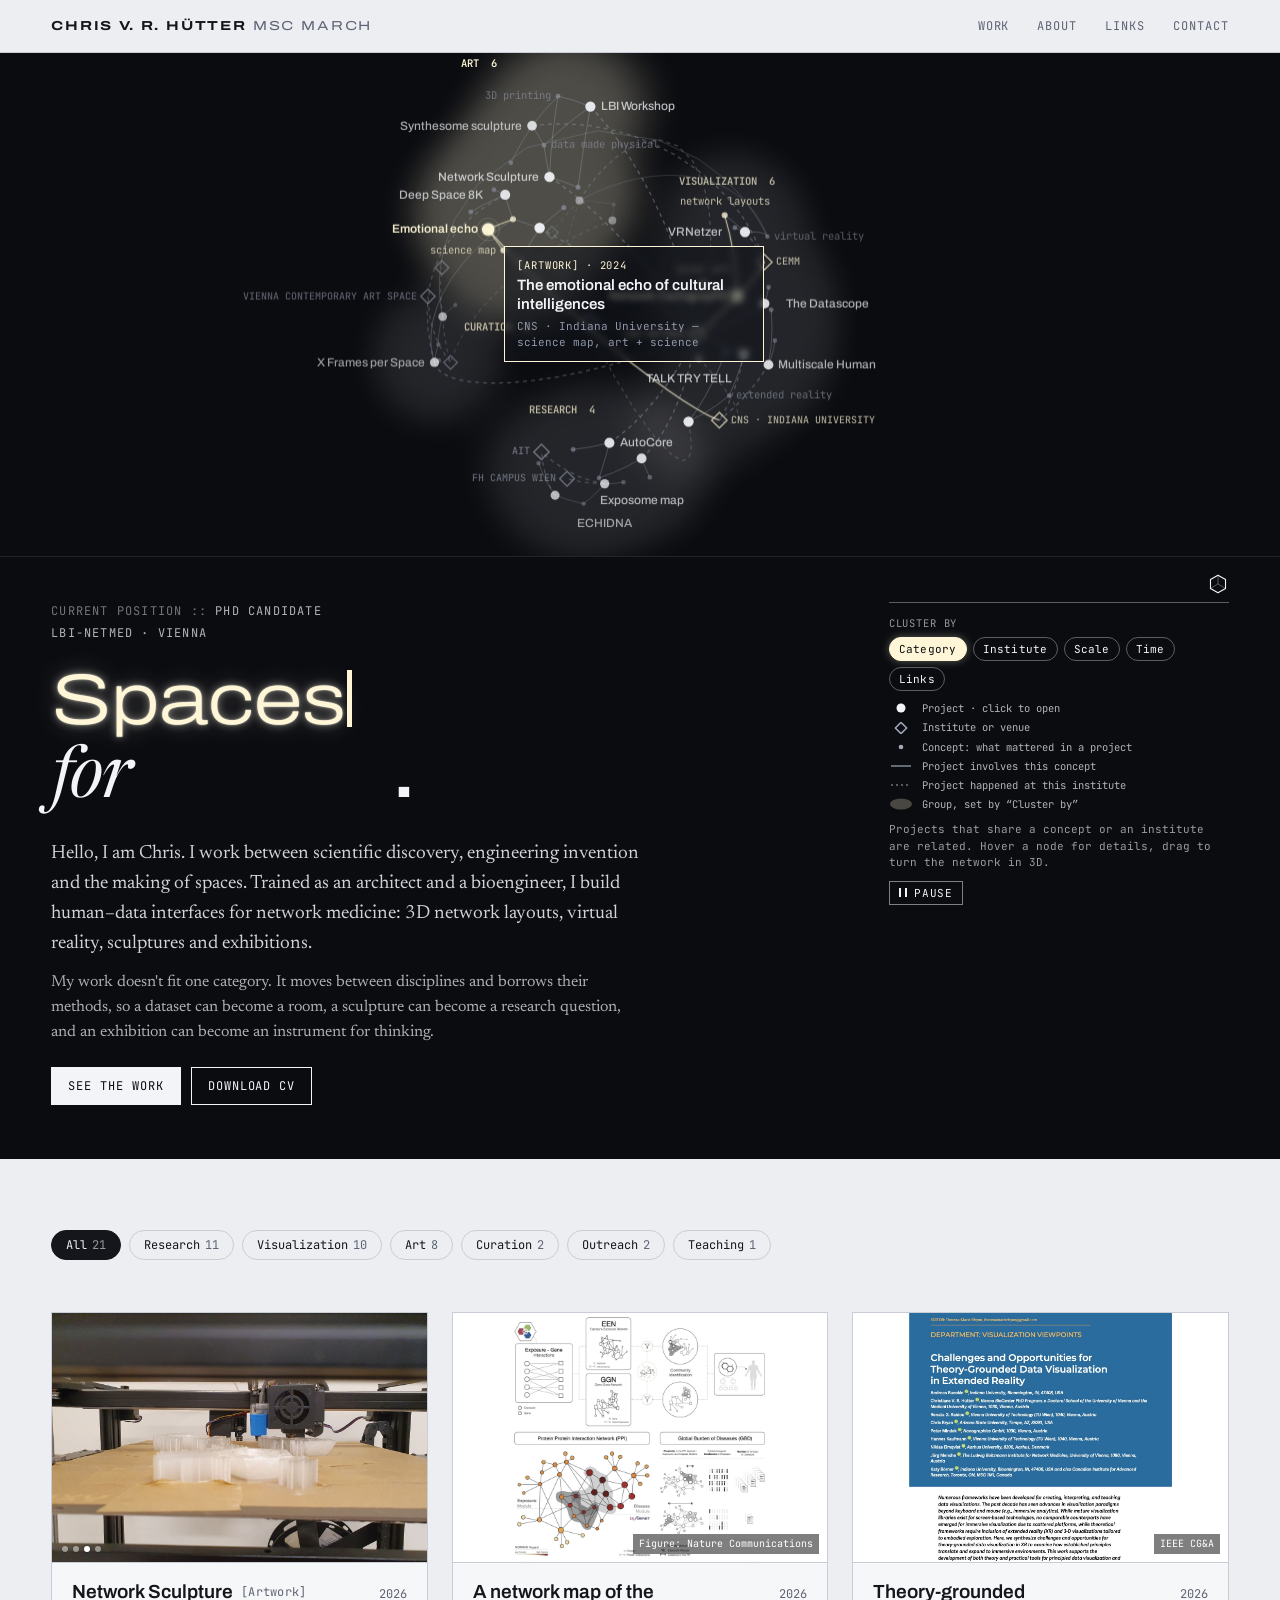
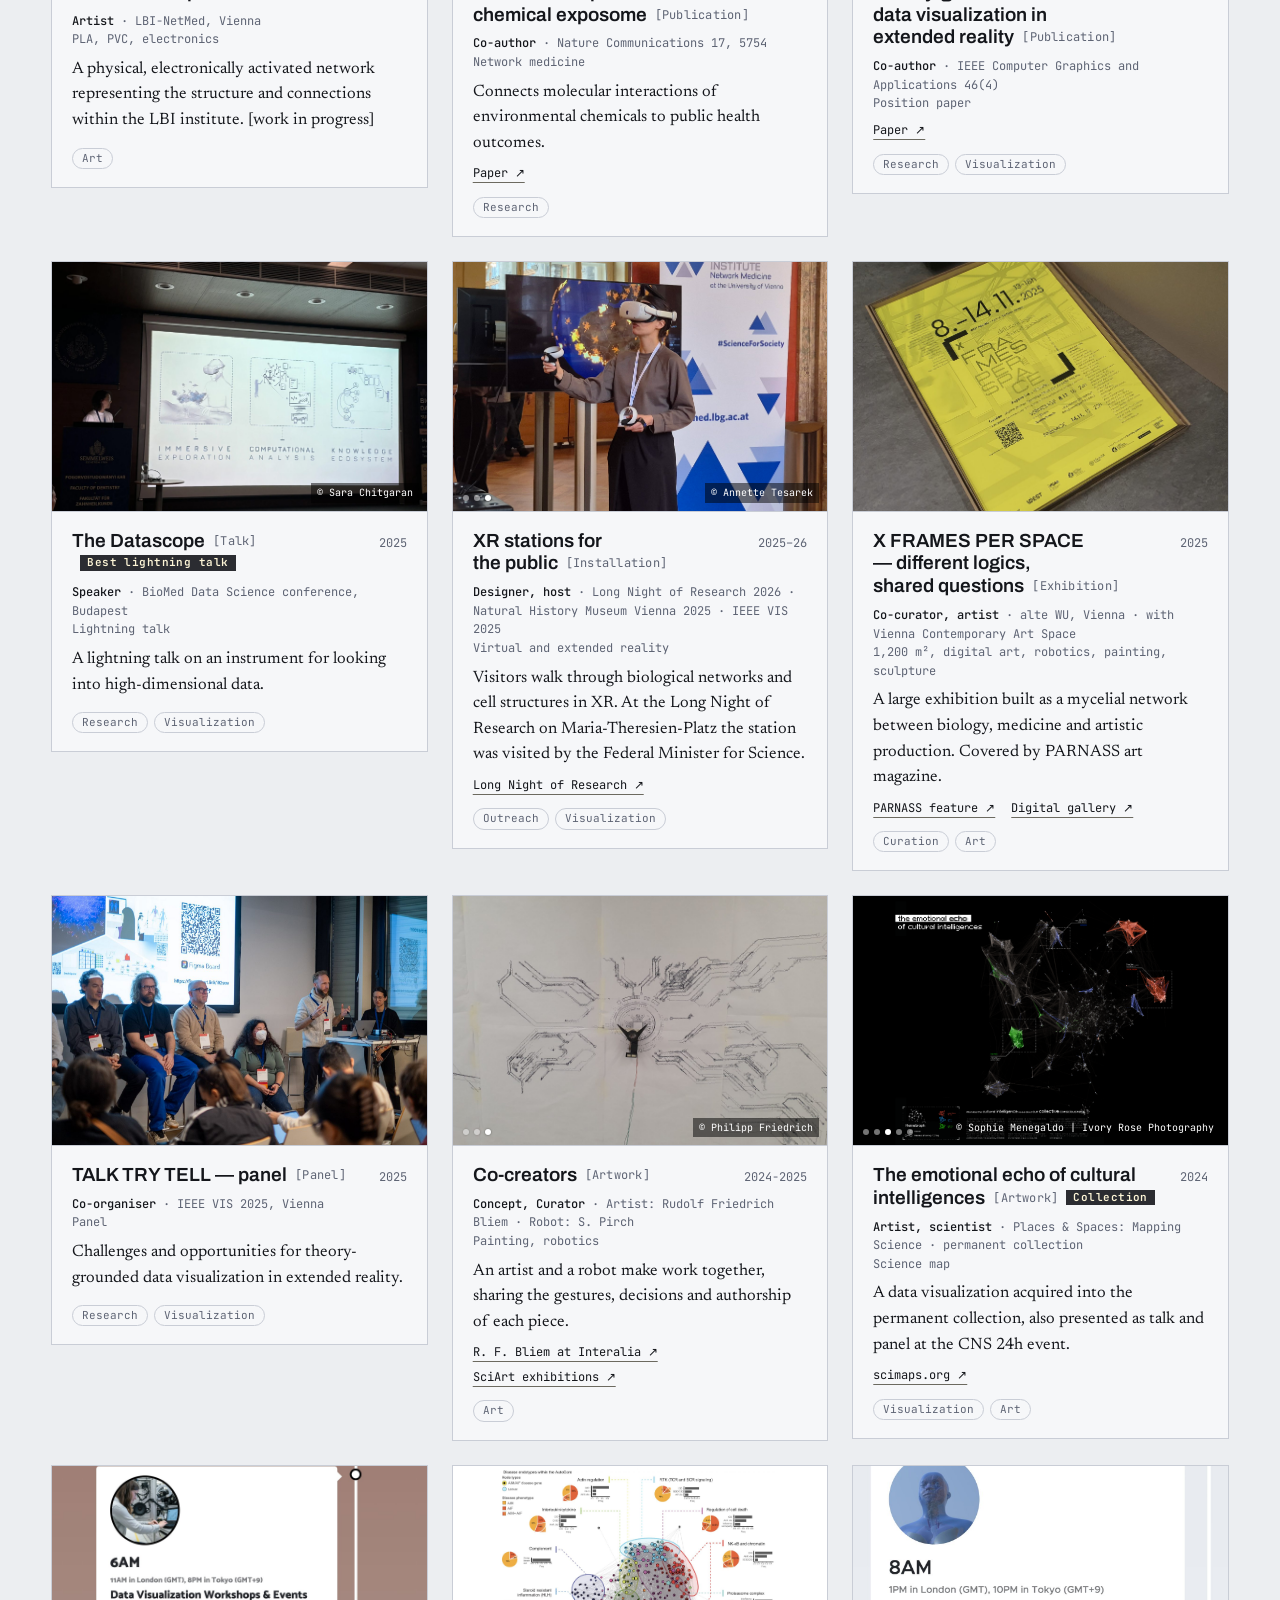
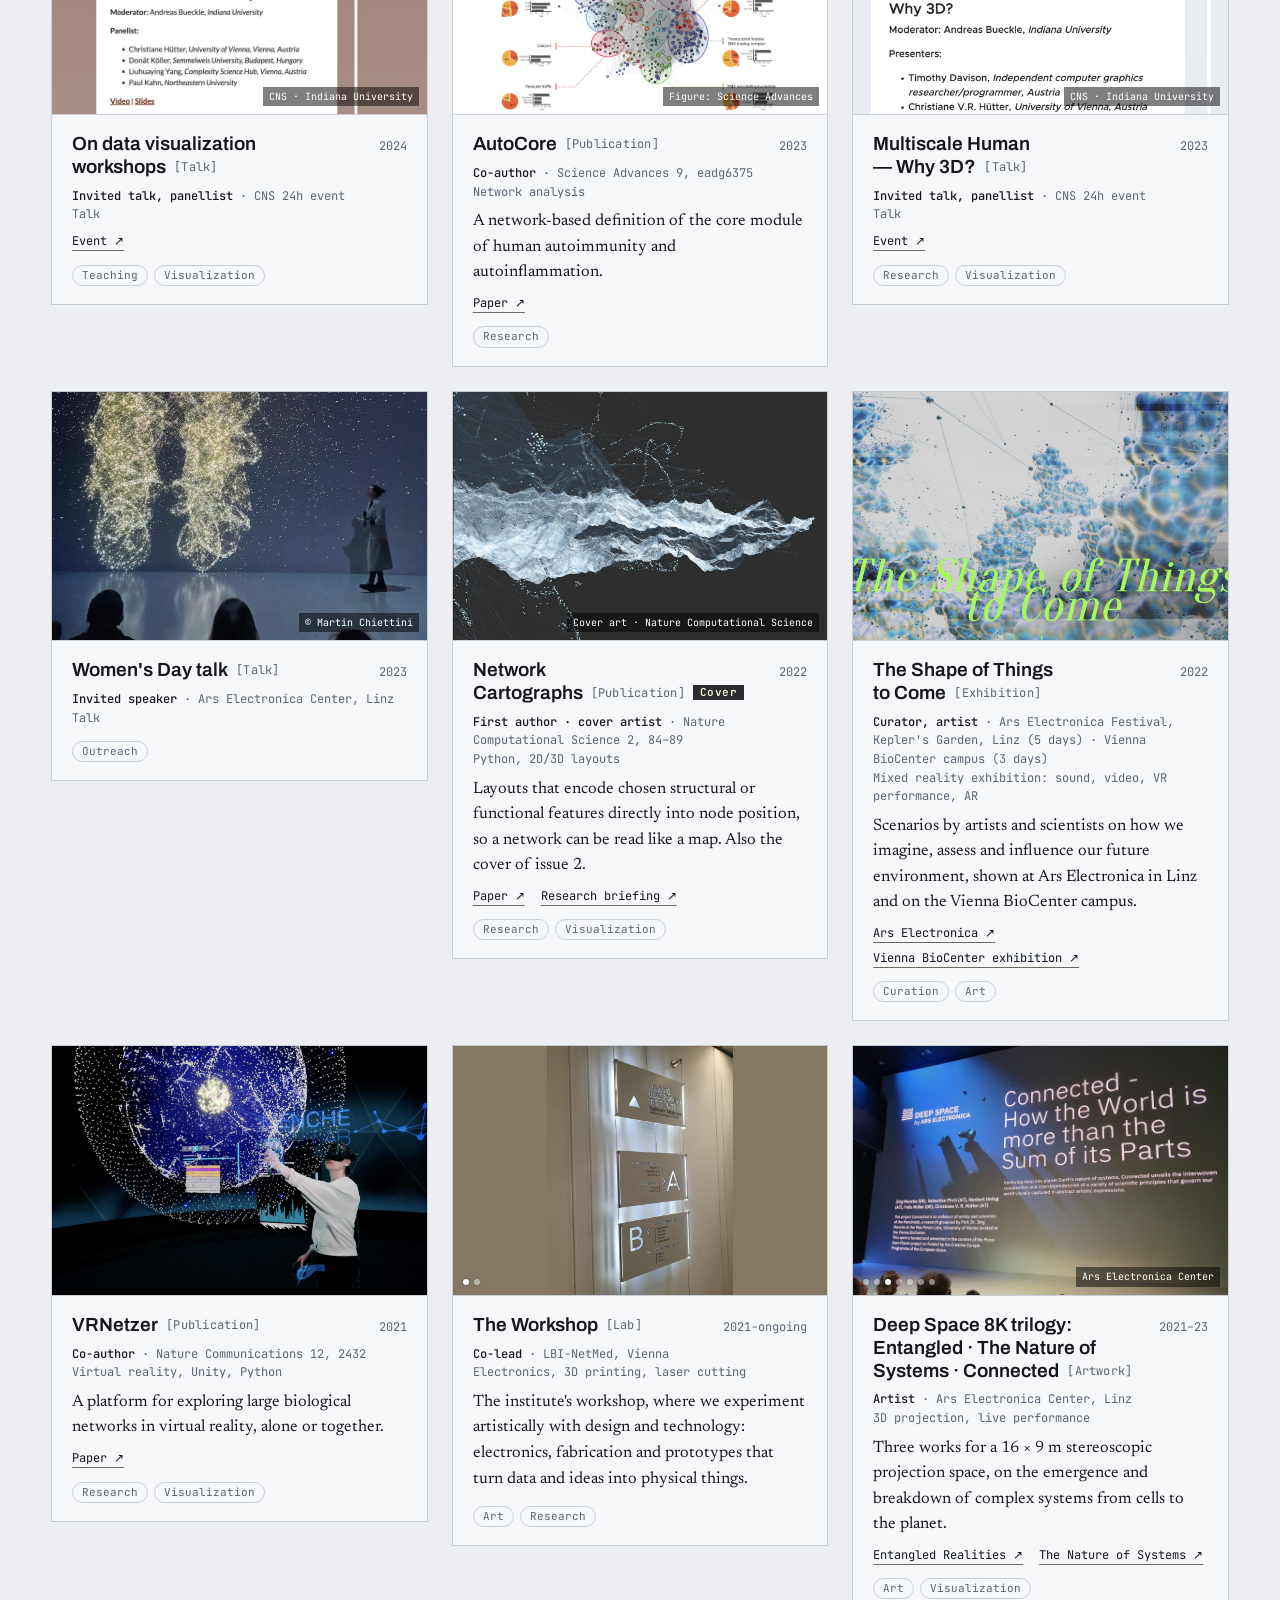
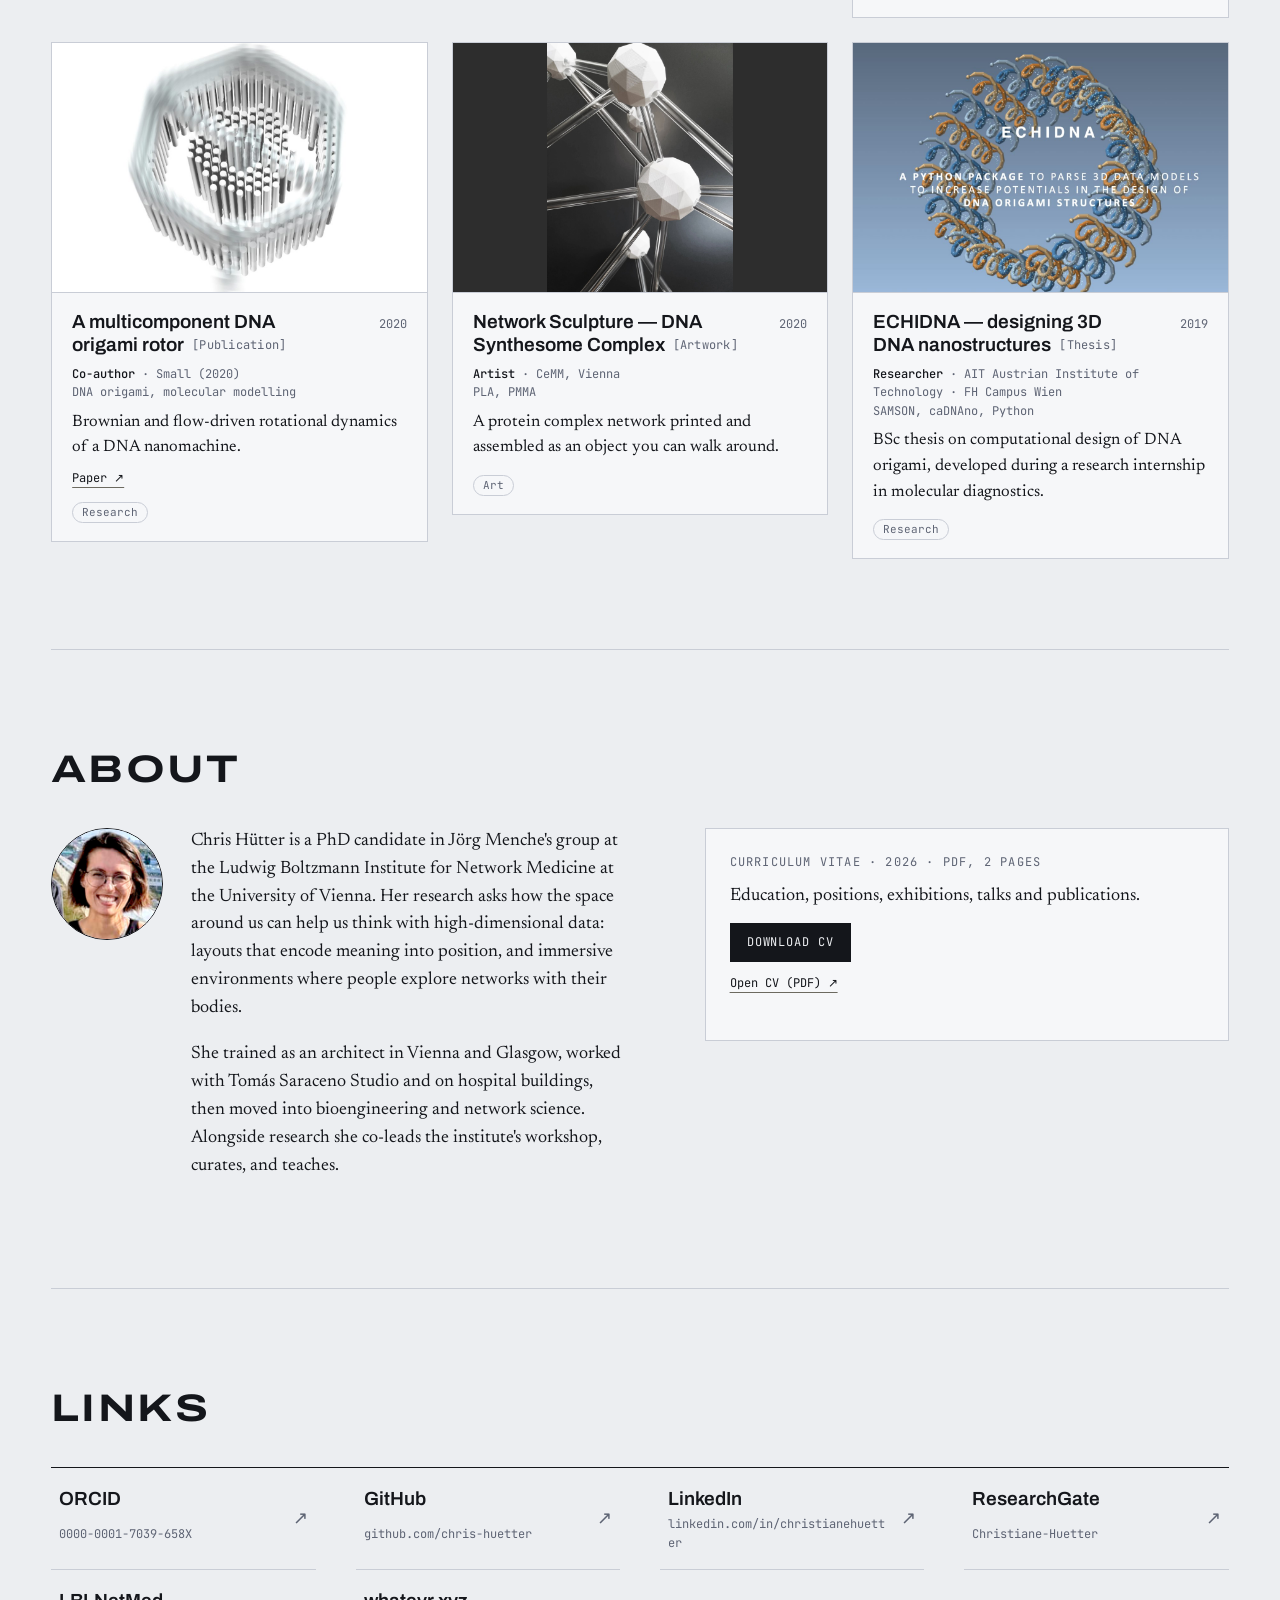
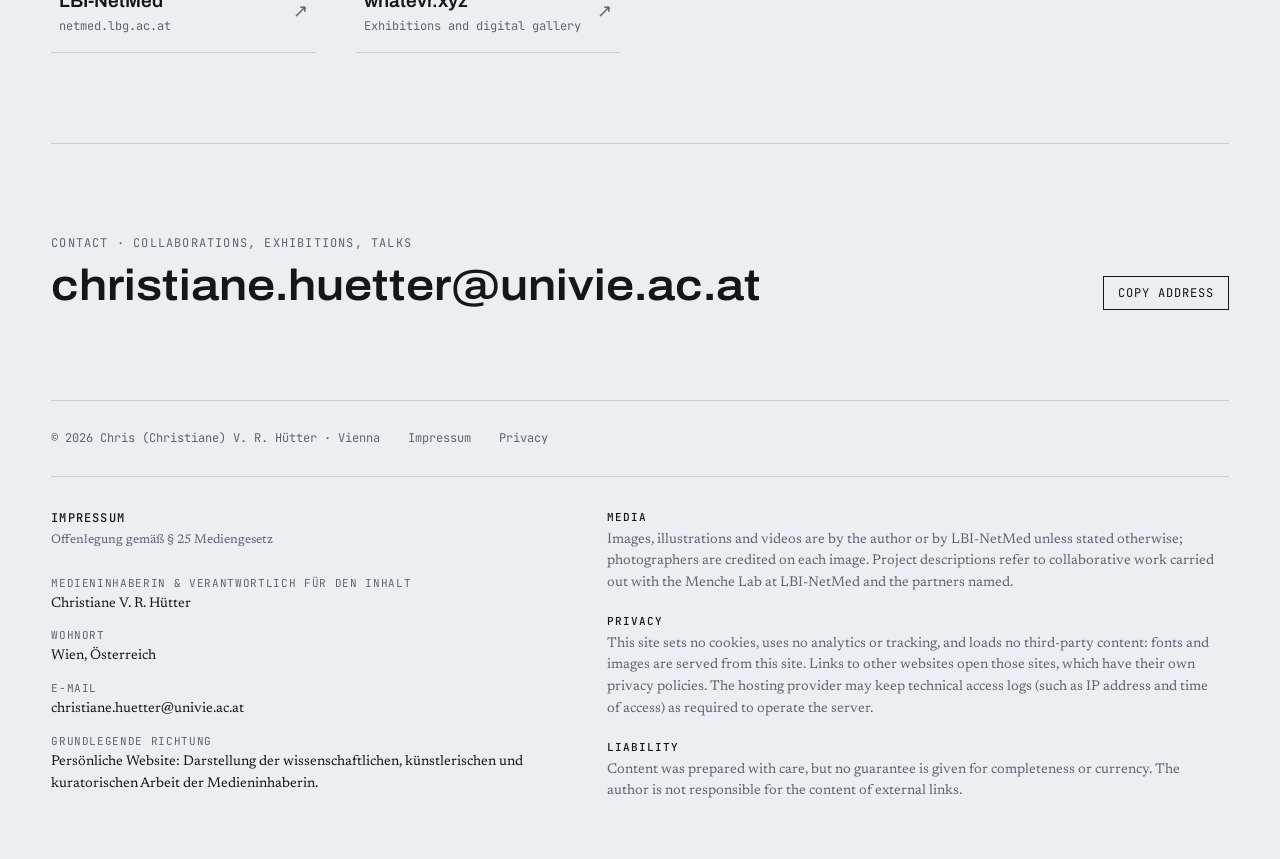
==== commit 42d7a9b7: "from 2D to 3D network vis and rearranging elements for mobile view" ====
--- a/index.html
+++ b/index.html
@@ -213,7 +213,9 @@
 
 /* header network */
 .hero .net{position:absolute;inset:0;width:100%;height:100%;display:block}
-.net-cap{gap:10px}
+.net-cap{gap:10px;position:relative}
+/* small cube sitting on the legend's top line, right corner: the network is 3D */
+.cube3d{position:absolute;right:0;bottom:calc(100% + 8px);width:22px;height:22px;display:block}
 .legend{display:grid;grid-template-columns:24px 1fr;gap:5px 9px;margin:0;align-items:center;font-family:var(--mono);font-size:10.5px;line-height:1.35;color:rgba(243,244,248,.72)}
 .legend dt{margin:0;display:flex}.legend dt svg{width:24px;height:12px}
 .legend dd{margin:0}
@@ -288,6 +290,12 @@
   .portrait{width:84px}
   .legal{grid-template-columns:1fr}
   .hero-grid{grid-template-columns:1fr}
+  /* stacked: intro text first, then the network, the legend right under it, then the projects */
+  .hero{display:flex;flex-direction:column}
+  .hero-in,.hero-in>.hero-grid{display:contents}
+  .hero-text{order:1;padding:clamp(28px,5vh,48px) clamp(16px,4vw,56px) 32px}
+  .net-band{order:2;border-top:1px solid rgba(243,244,248,.10);border-bottom:0}
+  .hero-cap{order:3;margin:0 clamp(16px,4vw,56px);padding-bottom:40px}
   body{font-size:17px}
   .projects{grid-template-columns:1fr}
   .about{grid-template-columns:1fr}
@@ -351,6 +359,7 @@
         <div class="hero-cta"><a href="#work" class="btn solid">See the work</a><button type="button" class="btn" id="cvBtn2">Download CV</button></div>
       </div>
       <div class="hero-cap net-cap">
+        <svg class="cube3d" viewBox="0 0 24 24" aria-hidden="true"><path d="M12 12V2.5M12 12L3.8 16.8M12 12l8.2 4.8" fill="none" stroke="rgba(243,244,248,.35)" stroke-width="1"/><path d="M12 2.5l8.2 4.7v9.6L12 21.5l-8.2-4.7V7.2z" fill="none" stroke="#F3F4F8" stroke-width="1.2" stroke-linejoin="round"/></svg>
         <div class="clusterby" role="group" aria-label="Cluster the network by"><span class="cb-l">Cluster by</span><span class="cb-b" id="clusterBtns"></span></div>
         <dl class="legend">
           <dt><svg viewBox="0 0 24 12" aria-hidden="true"><circle cx="12" cy="6" r="4.5" fill="#F3F4F8"/></svg></dt><dd>Project · click to open</dd>
@@ -360,7 +369,7 @@
           <dt><svg viewBox="0 0 24 12" aria-hidden="true"><line x1="2" y1="6" x2="22" y2="6" stroke="#A0A8BA" stroke-width="1.2" stroke-dasharray="2 3"/></svg></dt><dd>Project happened at this institute</dd>
           <dt><svg viewBox="0 0 24 12" aria-hidden="true"><ellipse cx="12" cy="6" rx="11" ry="5.5" style="fill:rgba(var(--accent-rgb),.25)"/></svg></dt><dd>Group, set by “Cluster by”</dd>
         </dl>
-        <p class="net-hint">Projects that share a concept or an institute are related. Hover a node for details.</p>
+        <p class="net-hint">Projects that share a concept or an institute are related. Hover a node for details, drag to turn the network in 3D.</p>
         <button type="button" class="pause" id="pause" aria-pressed="false" aria-label="Pause animation"><span class="ico" aria-hidden="true"></span><span class="txt">Pause</span></button>
       </div>
     </div></div>
@@ -659,7 +668,7 @@
   const tip=document.getElementById("tip"),tipK=document.getElementById("tipK"),tipT=document.getElementById("tipT"),tipM=document.getElementById("tipM");
   /* graph */
   const N=[],E=[],byKey={};
-  const node=(key,type,label,extra)=>{if(byKey[key]!==undefined)return byKey[key];byKey[key]=N.length;N.push(Object.assign({type,label,x:0,y:0},extra||{}));return byKey[key]};
+  const node=(key,type,label,extra)=>{if(byKey[key]!==undefined)return byKey[key];byKey[key]=N.length;N.push(Object.assign({type,label,x:0,y:0,z:0},extra||{}));return byKey[key]};
   P.forEach((p,pi)=>{if(!p.net)return;const a=node("p:"+pi,"proj",p.net.n,{pi});
     p.net.c.forEach(c=>E.push([a,node("c:"+c,"con",c)]));
     p.net.i.forEach(k=>E.push([a,node("i:"+k,"inst",INST[k])]))});
@@ -668,9 +677,8 @@
   /* projects reached from any node: itself, or the projects around a concept/institute */
   const projectsOf=i=>N[i].type==="proj"?[N[i].pi]:nbr[i].filter(j=>N[j].type==="proj").map(j=>N[j].pi);
 
-  /* layout: similar projects sit close together, groups are compact and clearly apart; computed once per aspect ratio and grouping, deterministic */
+  /* layout: similar projects sit close together, groups are compact and clearly apart; computed once per grouping, deterministic */
   let seed=7;const rnd=()=>(seed=(seed*16807)%2147483647,(seed-1)/2147483646);
-  const cache={};
   function groupKeys(mode){const G=GROUPINGS[mode];return G.groups?Object.keys(G.groups):[]}
   function groupOfNode(i,mode){const G=GROUPINGS[mode];return (G.groups&&N[i].type==="proj")?G.of(P[N[i].pi]):null}
   const projIdx=N.map((n,i)=>i).filter(i=>N[i].type==="proj");
@@ -685,113 +693,117 @@
   E.forEach(([a,b])=>{const l=(N[a].type==="inst"||N[b].type==="inst")?1.8:1;if(l<GD[a][b])GD[a][b]=GD[b][a]=l});
   for(let k=0;k<N.length;k++)for(let i=0;i<N.length;i++){const ik=GD[i][k];if(ik===Infinity)continue;for(let j=0;j<N.length;j++)if(ik+GD[k][j]<GD[i][j])GD[i][j]=ik+GD[k][j]}
   {const mx=Math.max(...GD.flat().filter(isFinite));GD.forEach(r=>r.forEach((d,j)=>{if(d===Infinity)r[j]=mx+1}))}   // unconnected parts sit clearly apart
-  /* stress layout (SGD, Zheng et al. 2018): places every pair of points as close as possible to its target distance D[i][j] */
-  function stress(n,D,IT,b){        // b: rectangle {x0,x1,y0,y1} the points must stay inside
-    const X=[...Array(n)].map(()=>[b.x0+rnd()*(b.x1-b.x0),b.y0+rnd()*(b.y1-b.y0)]);
-    const clamp=p=>{p[0]=Math.min(b.x1,Math.max(b.x0,p[0]));p[1]=Math.min(b.y1,Math.max(b.y0,p[1]))};
+  /* ---- one shared sphere: every node sits on its surface (a unit vector), each group is a region of it, links run along the surface ---- */
+  const dot=(a,b)=>a[0]*b[0]+a[1]*b[1]+a[2]*b[2],crs=(a,b)=>[a[1]*b[2]-a[2]*b[1],a[2]*b[0]-a[0]*b[2],a[0]*b[1]-a[1]*b[0]];
+  const unit=a=>{const l=Math.hypot(a[0],a[1],a[2])||1;return [a[0]/l,a[1]/l,a[2]/l]},ang=(a,b)=>Math.acos(Math.max(-1,Math.min(1,dot(a,b))));
+  const dir=(lon,lat)=>[Math.sin(lon)*Math.cos(lat),Math.sin(lat),-Math.cos(lon)*Math.cos(lat)];   // lon 0 faces the viewer, + to the right
+  /* do the surface arcs a–b and c–d cross? (the two great circles meet at ±L; a crossing is where that point lies on both arcs) */
+  const onArc=(p,a,b,n)=>dot(crs(a,p),n)>=0&&dot(crs(p,b),n)>=0;
+  function arcsCross(a,b,c,d){const n1=crs(a,b),n2=crs(c,d),L=crs(n1,n2),l=Math.hypot(...L);if(l<1e-9)return false;
+    const p=[L[0]/l,L[1]/l,L[2]/l],q=[-p[0],-p[1],-p[2]];return (onArc(p,a,b,n1)&&onArc(p,c,d,n2))||(onArc(q,a,b,n1)&&onArc(q,c,d,n2))}
+  const pix=[];projIdx.forEach((i,a)=>pix[i]=a);
+  /* group of every node: projects by the grouping, concepts and institutes by the group most of their projects are in */
+  function nodeGroups(mode){const G=GROUPINGS[mode];if(!G.groups)return N.map(()=>null);
+    const g=N.map(n=>n.type==="proj"?G.of(P[n.pi]):null);
+    N.forEach((n,i)=>{if(n.type==="proj")return;const cnt={};nbr[i].forEach(j=>{if(N[j].type==="proj")cnt[g[j]]=(cnt[g[j]]||0)+1});
+      const top=Object.keys(cnt).sort((a,b)=>cnt[b]-cnt[a])[0];g[i]=top===undefined?null:top});
+    return g}
+  const inc=N.map(()=>[]);E.forEach(([a,b],e)=>{inc[a].push(e);inc[b].push(e)});
+  function crossingsAt(i,U){let c=0;                   // crossings of the links at node i with all other links
+    for(const e of inc[i]){const [a,b]=E[e];for(let f=0;f<E.length;f++){const [x,y]=E[f];if(x===a||x===b||y===a||y===b)continue;if(arcsCross(U[a],U[b],U[x],U[y]))c++}}return c}
+  function crossings(U){let c=0;for(let e=0;e<E.length;e++){const [a,b]=E[e];for(let f=e+1;f<E.length;f++){const [x,y]=E[f];if(x===a||x===b||y===a||y===b)continue;if(arcsCross(U[a],U[b],U[x],U[y]))c++}}return c}
+  const ucache={},SR=.43,globe=()=>!GROUPINGS[clusterBy].linear;   // ordered groupings stay flat-ish columns, the others use the sphere
+                               // SR: the sphere's radius, in band heights
+  function sphereLayout(mode){if(ucache[mode])return ucache[mode];seed=7;
+    const G=GROUPINGS[mode],keys=groupKeys(mode),gof=nodeGroups(mode),n=N.length,gs=keys.filter(k=>gof.includes(k)),K=gs.length,C={};
+    /* 1. group centres: ordered groups side by side across the front (left to right); the others spread over the whole sphere,
+       with groups that share much next to each other (swaps until no swap helps) */
+    if(K&&G.linear)gs.forEach(g=>{const c=keys.indexOf(g);C[g]=dir(-1.8+3.6*(c+.5)/keys.length,0)});
+    else if(K){const F=[...Array(K)].map((_,k)=>{const y=1-2*(k+.5)/K,r=Math.sqrt(1-y*y),t=k*2.39996;return unit([r*Math.sin(t),y*.75,-r*Math.cos(t)])});
+      const mem=gs.map(g=>projIdx.filter(i=>gof[i]===g));
+      const Wt=gs.map((_,a)=>gs.map((_,b)=>{let t=0;if(a!==b)mem[a].forEach(i=>mem[b].forEach(j=>t+=sim(pix[i],pix[j])));return t}));
+      const perm=[...gs.keys()],cost=()=>{let c=0;for(let a=0;a<K;a++)for(let b=a+1;b<K;b++)c+=Wt[a][b]*ang(F[perm[a]],F[perm[b]]);return c};
+      let best=cost(),imp=true;
+      while(imp){imp=false;for(let a=0;a<K;a++)for(let b=a+1;b<K;b++){[perm[a],perm[b]]=[perm[b],perm[a]];const c=cost();if(c<best-1e-9){best=c;imp=true}else [perm[a],perm[b]]=[perm[b],perm[a]]}}
+      gs.forEach((g,k)=>C[g]=F[perm[k]])}
+    let sep=Math.PI;gs.forEach((a,i)=>gs.forEach((b,j)=>{if(i<j)sep=Math.min(sep,ang(C[a],C[b]))}));
+    /* 2. target angle between every pair: distance through the network (similar projects closer); in different groups, the angle between the group centres */
+    const mxGD=Math.max(...GD.flat()),al=K?sep*.2:2.6/mxGD;
+    const T=N.map((_,i)=>N.map((_,j)=>{if(i===j)return 0;let t=al*GD[i][j];
+      if(N[i].type==="proj"&&N[j].type==="proj")t*=1-.35*sim(pix[i],pix[j]);
+      const gi=gof[i],gj=gof[j];if(gi!==null&&gj!==null)t=gi===gj?Math.min(t,sep*.42):Math.max(ang(C[gi],C[gj]),t*.5);
+      return Math.max(.1,Math.min(Math.PI,t))}));
+    const Ch=T.map(r=>r.map(t=>2*Math.sin(t/2)));      // as chords, which is what the update below works with
+    const U=N.map((_,i)=>{const c=gof[i]!==null?C[gof[i]]:unit([rnd()-.5,rnd()-.5,rnd()-.5]);return unit([c[0]+(rnd()-.5)*.35,c[1]+(rnd()-.5)*.35,c[2]+(rnd()-.5)*.35])});
+    /* stress on the sphere (SGD on chords, back onto the surface after every step); nodes also lean toward their group's centre so the regions stay put */
     const pairs=[];for(let i=0;i<n;i++)for(let j=i+1;j<n;j++)pairs.push([i,j]);
-    if(!pairs.length)return X;
-    let wmin=Infinity,wmax=0;for(const [i,j] of pairs){const w=1/(D[i][j]*D[i][j]);wmin=Math.min(wmin,w);wmax=Math.max(wmax,w)}
-    const eMax=1/wmin,eMin=.01/wmax,lam=Math.log(eMax/eMin)/Math.max(1,IT-1);
-    for(let t=0;t<IT;t++){const eta=eMax*Math.exp(-lam*t);
+    const IT=220,eMax=4,eMin=.01,lam=Math.log(eMax/eMin)/(IT-1);
+    for(let it=0;it<IT;it++){const eta=eMax*Math.exp(-lam*it);
       for(let k=pairs.length-1;k>0;k--){const r=Math.floor(rnd()*(k+1));[pairs[k],pairs[r]]=[pairs[r],pairs[k]]}
-      for(const [i,j] of pairs){const d=D[i][j],mu=Math.min(eta/(d*d),1),dx=X[i][0]-X[j][0],dy=X[i][1]-X[j][1],m=Math.hypot(dx,dy)||1e-6,r=mu*(m-d)/(2*m);
-        X[i][0]-=r*dx;X[i][1]-=r*dy;X[j][0]+=r*dx;X[j][1]+=r*dy;clamp(X[i]);clamp(X[j])}}
-    return X}
-  /* fit points into a rectangle: turn them so their long side follows the rectangle's, scale without stretching more than `cap`× in one direction */
-  function fit(pts,x0,x1,y0,y1,cap=1.6){if(!pts.length)return[];
-    const mx=pts.reduce((a,p)=>a+p[0],0)/pts.length,my=pts.reduce((a,p)=>a+p[1],0)/pts.length;
-    let sxx=0,syy=0,sxy=0;pts.forEach(([x,y])=>{sxx+=(x-mx)**2;syy+=(y-my)**2;sxy+=(x-mx)*(y-my)});
-    let a=.5*Math.atan2(2*sxy,sxx-syy);if((x1-x0)<(y1-y0))a+=Math.PI/2;                         // principal axis along the rectangle's long side
-    const c=Math.cos(-a),s=Math.sin(-a),R=pts.map(([x,y])=>[(x-mx)*c-(y-my)*s,(x-mx)*s+(y-my)*c]);
-    const rx=Math.max(1e-6,...R.map(p=>Math.abs(p[0]))),ry=Math.max(1e-6,...R.map(p=>Math.abs(p[1])));
-    let fx=(x1-x0)/2/rx,fy=(y1-y0)/2/ry;const f=Math.min(fx,fy);fx=Math.min(fx,f*cap);fy=Math.min(fy,f*cap);
-    return R.map(([x,y])=>[(x0+x1)/2+x*fx,(y0+y1)/2+y*fy])}
+      for(const [i,j] of pairs){const d=Ch[i][j],mu=Math.min(eta/(d*d),1),v=[U[i][0]-U[j][0],U[i][1]-U[j][1],U[i][2]-U[j][2]],m=Math.hypot(...v)||1e-6,r=mu*(m-d)/(2*m);
+        for(let q=0;q<3;q++){U[i][q]-=r*v[q];U[j][q]+=r*v[q]}U[i]=unit(U[i]);U[j]=unit(U[j])}
+      if(K)U.forEach((u,i)=>{const c=gof[i]!==null?C[gof[i]]:null;if(c)U[i]=unit([u[0]+(c[0]-u[0])*.02,u[1]+(c[1]-u[1])*.02,u[2]+(c[2]-u[2])*.02])})}
+    /* 3. keep dots apart: a minimum angle by kind (projects need the most room) */
+    const R=SR,minA=(i,j)=>{const pa=N[i].type==="proj",pb=N[j].type==="proj";return (pa&&pb?.1:pa||pb?.075:.055)/R};
+    const roomOK=(i,u)=>{for(let j=0;j<n;j++)if(j!==i&&ang(u,U[j])<minA(i,j)*.92)return false;return true};
+    for(let it=0;it<120;it++)for(let i=0;i<n;i++)for(let j=i+1;j<n;j++){const a=ang(U[i],U[j]),m=minA(i,j);if(a>=m)continue;
+      const v=[U[i][0]-U[j][0],U[i][1]-U[j][1],U[i][2]-U[j][2]],l=Math.hypot(...v)||1e-6,push=(m-a)/2;
+      U[i]=unit(U[i].map((x,q)=>x+v[q]/l*push));U[j]=unit(U[j].map((x,q)=>x-v[q]/l*push))}
+    /* 4. fewer crossings: nudge one node at a time along the surface; keep the move when it removes crossings without costing much stress or crowding a dot */
+    const stressAt=(i,u)=>{let s=0;for(let j=0;j<n;j++){if(j===i)continue;const d=Math.hypot(u[0]-U[j][0],u[1]-U[j][1],u[2]-U[j][2]);s+=(d-Ch[i][j])**2/(Ch[i][j]**2)}return s};
+    const before=crossings(U),TR=5000;
+    for(let it=0;it<TR;it++){const i=Math.floor(rnd()*n);if(!inc[i].length)continue;
+      const u=U[i],r=[rnd()-.5,rnd()-.5,rnd()-.5],pr=dot(r,u),t=unit([r[0]-pr*u[0],r[1]-pr*u[1],r[2]-pr*u[2]]),st=.03+.3*(1-it/TR);
+      const nu=unit([u[0]+t[0]*st,u[1]+t[1]*st,u[2]+t[2]*st]);if(!roomOK(i,nu))continue;
+      const c0=crossingsAt(i,U),s0=stressAt(i,u);U[i]=nu;const c1=crossingsAt(i,U),s1=stressAt(i,nu);
+      if(!((c1-c0)+.2*(s1-s0)<0))U[i]=u}
+    return ucache[mode]={U,before,after:crossings(U)}}
+  /* ---- ordered groupings (an axis): groups in columns left to right, straight links, some depth inside each column ---- */
+  const side=(a,b,c)=>(b[0]-a[0])*(c[1]-a[1])-(b[1]-a[1])*(c[0]-a[0]);
+  const segsCross=(a,b,c,d)=>side(a,b,c)*side(a,b,d)<0&&side(c,d,a)*side(c,d,b)<0;   // straight links, as seen from the front
+  function flatCrossingsAt(i,X){let c=0;
+    for(const e of inc[i]){const [a,b]=E[e];for(let f=0;f<E.length;f++){const [x,y]=E[f];if(x===a||x===b||y===a||y===b)continue;if(segsCross(X[a],X[b],X[x],X[y]))c++}}return c}
+  const lcache={};
+  function linearLayout(AR,mode){const key=mode+"|"+AR;if(lcache[key])return lcache[key];seed=7;
+    const keys=groupKeys(mode),gof=nodeGroups(mode),n=N.length,cw=AR/keys.length,col=g=>(keys.indexOf(g)+.5)*cw,ZR=Math.min(cw*.3,.25);
+    /* where each node belongs along the axis: its group's column; a concept or institute shared across columns leans (20%) toward the others */
+    const TX=N.map((nd,i)=>{if(gof[i]===null)return AR/2;if(nd.type==="proj")return col(gof[i]);
+      const ps=nbr[i].filter(j=>N[j].type==="proj");return col(gof[i])*.8+ps.reduce((s,j)=>s+col(gof[j]),0)/ps.length*.2});
+    /* target distances: through the network, scaled to fit a column; across columns at least the columns' distance */
+    const al=cw*.1,T=N.map((_,i)=>N.map((_,j)=>{if(i===j)return 0;let t=al*GD[i][j];
+      if(N[i].type==="proj"&&N[j].type==="proj")t*=1-.35*sim(pix[i],pix[j]);
+      return Math.max(.06,t,Math.abs(TX[i]-TX[j])*.9)}));
+    const X=N.map((_,i)=>[TX[i]+(rnd()-.5)*cw*.4,.5+(rnd()-.5)*.5,(rnd()-.5)*ZR]);
+    const keep=(i,p)=>{const hw=N[i].type==="proj"?cw*.36:cw*.5;p[0]=Math.min(TX[i]+hw,Math.max(TX[i]-hw,p[0]));p[1]=Math.min(.9,Math.max(.14,p[1]));p[2]=Math.min(ZR,Math.max(-ZR,p[2]))};
+    const pairs=[];for(let i=0;i<n;i++)for(let j=i+1;j<n;j++)pairs.push([i,j]);
+    const IT=200,eMax=4,eMin=.01,lam=Math.log(eMax/eMin)/(IT-1);
+    for(let it=0;it<IT;it++){const eta=eMax*Math.exp(-lam*it);
+      for(let k=pairs.length-1;k>0;k--){const r=Math.floor(rnd()*(k+1));[pairs[k],pairs[r]]=[pairs[r],pairs[k]]}
+      for(const [i,j] of pairs){const d=T[i][j],mu=Math.min(eta*al*al/(d*d),1),v=[0,1,2].map(q=>X[i][q]-X[j][q]),m=Math.hypot(...v)||1e-6,r=mu*(m-d)/(2*m);
+        for(let q=0;q<3;q++){X[i][q]-=r*v[q];X[j][q]+=r*v[q]}}
+      X.forEach((p,i)=>{p[0]+=(TX[i]-p[0])*.05;keep(i,p)})}
+    /* keep dots apart (in the front view, so labels have room) */
+    const minD=(i,j)=>{const pa=N[i].type==="proj",pb=N[j].type==="proj";return pa&&pb?.085:pa||pb?.06:.045};
+    for(let it=0;it<150;it++)for(let i=0;i<n;i++)for(let j=i+1;j<n;j++){let dx=X[i][0]-X[j][0],dy=X[i][1]-X[j][1],d=Math.hypot(dx,dy);const m=minD(i,j);if(d>=m)continue;
+      if(d<1e-6){dx=Math.cos(i+j);dy=Math.sin(i+j);d=1}const push=(m-Math.min(d,m))/2;X[i][0]+=dx/d*push;X[i][1]+=dy/d*push;X[j][0]-=dx/d*push;X[j][1]-=dy/d*push;keep(i,X[i]);keep(j,X[j])}
+    const roomOK=(i,p)=>{for(let j=0;j<n;j++)if(j!==i&&Math.hypot(p[0]-X[j][0],p[1]-X[j][1])<minD(i,j)*.92)return false;return true};
+    /* fewer crossings: nudge one node at a time, as for the sphere */
+    const stressAt=(i,p)=>{let s=0;for(let j=0;j<n;j++){if(j===i)continue;const d=Math.hypot(p[0]-X[j][0],p[1]-X[j][1],p[2]-X[j][2]);s+=(d-T[i][j])**2/(T[i][j]**2)}return s};
+    const TR=5000;
+    for(let it=0;it<TR;it++){const i=Math.floor(rnd()*n);if(!inc[i].length)continue;
+      const p=X[i],st=(.01+.08*(1-it/TR)),np=[p[0]+(rnd()-.5)*st,p[1]+(rnd()-.5)*st,p[2]+(rnd()-.5)*st];keep(i,np);if(!roomOK(i,np))continue;
+      const c0=flatCrossingsAt(i,X),s0=stressAt(i,p);X[i]=np;const c1=flatCrossingsAt(i,X),s1=stressAt(i,np);
+      if(!((c1-c0)+.2*(s1-s0)<0))X[i]=p}
+    return lcache[key]=X}
   function layout(AR,mode){
-    const key=mode+"|"+AR;if(cache[key]){cache[key].forEach(([x,y],i)=>{N[i].x=x;N[i].y=y});return}
-    seed=7;
-    const G=GROUPINGS[mode],keys=groupKeys(mode),lin=!!G.linear,n=projIdx.length,grp=projIdx.map(i=>groupOfNode(i,mode));
-    /* 1. projects. Target distance between two projects = how different they are */
-    const dP=(a,b)=>Math.max(.3,GD[projIdx[a]][projIdx[b]]/2*(1-.35*sim(a,b))),   // 1 = one shared concept; more shared features pull closer
-      FREE={x0:-1e9,x1:1e9,y0:-1e9,y1:1e9},bx={x0:AR*.05,x1:AR*.95,y0:.13,y1:.9},pos=new Array(n);
-    const norm=X=>{const mx=X.reduce((s,p)=>s+p[0],0)/X.length,my=X.reduce((s,p)=>s+p[1],0)/X.length,C=X.map(p=>[p[0]-mx,p[1]-my]),r=Math.max(1e-6,...C.map(p=>Math.hypot(p[0],p[1])));return C.map(p=>[p[0]/r,p[1]/r])};
-    let whole=false;
-    if(!keys.length){                                   // no groups: the whole network (concepts and institutes too) laid out by distance through it, filling the band
-      /* separately connected parts each get a slot across the band, sized by how many nodes they have */
-      const comp=new Array(N.length).fill(-1),parts=[];
-      N.forEach((_,i)=>{if(comp[i]>=0)return;const st=[i],m=[];comp[i]=parts.length;while(st.length){const v=st.pop();m.push(v);nbr[v].forEach(w=>{if(comp[w]<0){comp[w]=parts.length;st.push(w)}})}parts.push(m)});
-      parts.sort((p1,p2)=>p2.length-p1.length);
-      const tot=parts.reduce((t,m)=>t+Math.sqrt(m.length),0);let x=bx.x0;
-      parts.forEach(m=>{const w=(bx.x1-bx.x0)*Math.sqrt(m.length)/tot,gap=parts.length>1?AR*.02:0;
-        let X=[[x+w/2,.5]];
-        if(m.length>1){const D=m.map(a=>m.map(b=>GD[a][b])),sc=(w-2*gap)*.85/Math.max(...D.map(r=>Math.max(...r))),r={x0:x+gap,x1:x+w-gap,y0:.08,y1:.94};
-          X=stress(m.length,D.map(q=>q.map(d=>d*sc)),250,r);                  // laid out inside its slot, so it takes the band's wide shape
-          const xs=X.map(p=>p[0]),ys=X.map(p=>p[1]),ax=Math.min(...xs),bx2=Math.max(...xs),ay=Math.min(...ys),by=Math.max(...ys);
-          X=X.map(p=>[r.x0+(p[0]-ax)/Math.max(1e-6,bx2-ax)*(r.x1-r.x0),r.y0+(p[1]-ay)/Math.max(1e-6,by-ay)*(r.y1-r.y0)])}
-        m.forEach((i,k)=>{N[i].x=X[k][0];N[i].y=X[k][1]});x+=w});
-      whole=true}
-    else{
-      const gs=keys.filter(g=>grp.includes(g)),mem=gs.map(g=>grp.map((q,a)=>q===g?a:-1).filter(a=>a>=0)),K=gs.length;
-      /* each group's own layout, by similarity, scaled to radius 1 */
-      const local=mem.map(ids=>ids.length===1?[[0,0]]:norm(stress(ids.length,ids.map(a=>ids.map(b=>a===b?0:dP(a,b))),150,FREE)));
-      if(lin){const cw=AR/keys.length;                   // ordered columns, left to right
-        gs.forEach((g,k)=>{const c=keys.indexOf(g);fit(local[k],c*cw+cw*.24,(c+1)*cw-cw*.24,.2,.84).forEach((p,m)=>pos[mem[k][m]]=p)})}
-      else{
-        /* groups side by side (two rows on narrow screens), in the order that puts groups close through the network next to each other (tries every order) */
-        const gdist=(i,j)=>{let t=0;mem[i].forEach(a=>mem[j].forEach(b=>t+=dP(a,b)));return t/(mem[i].length*mem[j].length)};
-        const Wt=gs.map((_,i)=>gs.map((_,j)=>i===j?0:1/gdist(i,j)**2)),share=mem.map(ids=>.7+Math.sqrt(ids.length));
-        const rows=AR<1.6&&K>3?2:1,perRow=Math.ceil(K/rows);
-        let order=[...gs.keys()],bestC=Infinity;
-        const place=o=>{const P2=new Array(K);for(let r=0;r<rows;r++){const row=o.slice(r*perRow,(r+1)*perRow),tot=row.reduce((s,k)=>s+share[k],0);let x=0;
-            row.forEach(k=>{P2[k]=[r,(x+share[k]/2)/tot,share[k]/tot];x+=share[k]})}return P2};
-        const perm=(a,l=0)=>{if(l===a.length){const P2=place(a);let c=0;
-            for(let i=0;i<K;i++)for(let j=i+1;j<K;j++)c+=Wt[i][j]*(Math.abs(P2[i][1]-P2[j][1])*AR+Math.abs(P2[i][0]-P2[j][0]));
-            if(c<bestC-1e-9){bestC=c;order=a.slice()}return}
-          for(let i=l;i<a.length;i++){[a[l],a[i]]=[a[i],a[l]];perm(a,l+1);[a[l],a[i]]=[a[i],a[l]]}};
-        if(K<=7)perm([...gs.keys()]);
-        else{const C=stress(K,gs.map((_,i)=>gs.map((_,j)=>i===j?0:gdist(i,j))),200,FREE),F=fit(C,0,AR,0,1,99);order=[...gs.keys()].sort((a,b)=>F[a][0]-F[b][0])}
-        const slot=place(order),rowH=(bx.y1-bx.y0)/rows,gapX=AR*.03;
-        /* each group fills its slot; mirrored whichever way puts projects with ties to a neighbouring group on that side */
-        const ctr=slot.map(([r,cx])=>[bx.x0+cx*(bx.x1-bx.x0),bx.y0+(r+.5)*rowH]);
-        mem.forEach((ids,k)=>{const [r,cx,wf]=slot[k],hw=Math.max(.05,(wf*(bx.x1-bx.x0)/2-gapX)*.62),hh=Math.min(rowH*.36,hw*1.1),y0=ctr[k][1]-hh,y1=ctr[k][1]+hh;   // compact: a group uses about 60% of its slot, so the gaps between groups stay open
-          const base=ids.length===1?[[ctr[k][0],ctr[k][1]]]:fit(local[k],ctr[k][0]-hw,ctr[k][0]+hw,y0,y1,2.2);
-          let best=base,bestCost=Infinity;
-          for(const [fx,fy] of [[1,1],[-1,1],[1,-1],[-1,-1]]){const Q=base.map(([x,y])=>[ctr[k][0]+(x-ctr[k][0])*fx,ctr[k][1]+(y-ctr[k][1])*fy]);let cost=0;
-            ids.forEach((a,m)=>projIdx.forEach((_,b)=>{const kb=gs.indexOf(grp[b]);if(kb===k)return;const w=sim(a,b);if(w)cost+=w*Math.hypot(Q[m][0]-ctr[kb][0],Q[m][1]-ctr[kb][1])}));
-            if(cost<bestCost-1e-9){bestCost=cost;best=Q}}
-          best.forEach((p,m)=>pos[ids[m]]=p)})}
-    }
-    if(!whole)projIdx.forEach((i,a)=>{N[i].x=pos[a][0];N[i].y=pos[a][1]});
-    /* 2. concepts and institutes: at the centre of their projects; one used by a single project sits just outside it, away from its group's centre */
-    const cen={};projIdx.forEach((i,a)=>{const g=grp[a]||"_";(cen[g]||(cen[g]=[0,0,0]));cen[g][0]+=N[i].x;cen[g][1]+=N[i].y;cen[g][2]++});
-    const leaves={};
-    if(!whole)N.forEach((nd,i)=>{if(nd.type==="proj")return;const ps=nbr[i].filter(j=>N[j].type==="proj");
-      if(ps.length>1){const cx=ps.reduce((s,j)=>s+N[j].x,0)/ps.length,cy=ps.reduce((s,j)=>s+N[j].y,0)/ps.length;
-        /* shared by several groups: sit mostly with the group that uses it most (only leaning toward the others), so the gaps between groups stay clear */
-        const cnt={};ps.forEach(j=>{const g=groupOfNode(j,mode);if(g)cnt[g]=(cnt[g]||0)+1});const top=Object.keys(cnt).sort((x,y)=>cnt[y]-cnt[x])[0];
-        const own=top&&Object.keys(cnt).length>1?ps.filter(j=>groupOfNode(j,mode)===top):ps;
-        const ox=own.reduce((s,j)=>s+N[j].x,0)/own.length,oy=own.reduce((s,j)=>s+N[j].y,0)/own.length;
-        nd.x=ox*.8+cx*.2;nd.y=oy*.8+cy*.2}
-      else if(ps.length===1)(leaves[ps[0]]||(leaves[ps[0]]=[])).push(i)});
-    for(const pj in leaves){const p=N[pj],c=cen[groupOfNode(+pj,mode)||"_"],L=leaves[pj];
-      let ang=Math.atan2(p.y-c[1]/c[2],p.x-c[0]/c[2]);if(!isFinite(ang)||(Math.abs(p.x-c[0]/c[2])<1e-3&&Math.abs(p.y-c[1]/c[2])<1e-3))ang=+pj*2.4;
-      L.forEach((i,k)=>{const t=ang+(k-(L.length-1)/2)*.75;N[i].x=p.x+Math.cos(t)*.085;N[i].y=p.y+Math.sin(t)*.085})}
-    if(!whole)N.forEach((nd,i)=>{if(nd.type!=="proj"&&!nbr[i].some(j=>N[j].type==="proj")&&nbr[i].length){   // institutes tied only to other institutes
-      nd.x=nbr[i].reduce((s,j)=>s+N[j].x,0)/nbr[i].length+.05;nd.y=nbr[i].reduce((s,j)=>s+N[j].y,0)/nbr[i].length+.05}});
-    /* 3. relax: push apart anything too close, while every node stays near its place from 1–2 (projects hold on more firmly) */
-    const A=N.map(nd=>[nd.x,nd.y]);
-    for(let it=0;it<220;it++){
-      for(let a=0;a<N.length;a++)for(let b=a+1;b<N.length;b++){const pa=N[a].type==="proj",pb=N[b].type==="proj",min=pa&&pb?.085:pa||pb?.06:.045;
-        let dx=N[a].x-N[b].x,dy=N[a].y-N[b].y,d=Math.hypot(dx,dy);if(d>=min)continue;if(d<1e-6){dx=Math.cos(a+b);dy=Math.sin(a+b);d=1}
-        const push=(min-d)/2,wa=pa?.35:1,wb=pb?.35:1;N[a].x+=dx/d*push*wa;N[a].y+=dy/d*push*wa;N[b].x-=dx/d*push*wb;N[b].y-=dy/d*push*wb}
-      N.forEach((nd,i)=>{const k=nd.type==="proj"?.12:.05;nd.x+=(A[i][0]-nd.x)*k;nd.y+=(A[i][1]-nd.y)*k;
-        nd.x=Math.min(AR*.98,Math.max(AR*.02,nd.x));nd.y=Math.min(.97,Math.max(.04,nd.y))})}
-    cache[key]=N.map(nd=>[nd.x,nd.y]);
-  }
+    if(GROUPINGS[mode].linear){const X=linearLayout(AR,mode);N.forEach((nd,i)=>{nd.x=X[i][0];nd.y=X[i][1];nd.z=X[i][2]});return}
+    const L=sphereLayout(mode),R=SR;
+    N.forEach((nd,i)=>{nd.x=AR/2+L.U[i][0]*R;nd.y=.5+L.U[i][1]*R;nd.z=L.U[i][2]*R})}
 
   /* sizing */
   let W=0,H=0,box={x:0,y:0,w:1,h:1},AR=0,narrow=false;
-  const S=N.map(()=>({x:0,y:0,vx:0,vy:0,hx:0,hy:0,glow:0}));
+  /* S: ux,uy,uz drift around the home spot hx,hy,hz (flat layout, pixels); x,y are where the node shows after turning the scene in 3D; k its perspective scale, f how near it is (1 near, 0 far) */
+  const S=N.map(()=>({x:0,y:0,ux:NaN,uy:0,uz:0,vx:0,vy:0,vz:0,hx:0,hy:0,hz:0,k:1,f:1,glow:0}));
   function labelBox(i){const n=N[i],s=S[i];
     if(n.type==="proj")return narrow?null:{x:s.hx+9,y:s.hy-8,w:n.label.length*6.6,h:16};
     if(n.type==="inst")return narrow?null:{x:s.hx+11,y:s.hy-7,w:n.label.length*6.4,h:14};
@@ -808,8 +820,31 @@
     box={x:side,y:narrow?40:52,w:W-side*2-(narrow?W*.08:70),h:H-(narrow?40:52)-(narrow?44:52)};
     textBlocks=[];
     AR=+(box.w/box.h).toFixed(2);layout(AR,clusterBy);
-    N.forEach((n,i)=>{S[i].hx=box.x+n.x/AR*box.w;S[i].hy=box.y+n.y*box.h});declutter();
-    N.forEach((n,i)=>{if(!S[i].x){S[i].x=S[i].hx;S[i].y=S[i].hy}})}
+    N.forEach((n,i)=>{S[i].hx=box.x+n.x/AR*box.w;S[i].hy=box.y+n.y*box.h;S[i].hz=n.z*box.h});declutter();
+    N.forEach((n,i)=>{if(isNaN(S[i].ux)){S[i].ux=S[i].hx;S[i].uy=S[i].hy;S[i].uz=S[i].hz}});project()}
+
+  /* 3D view: the scene sways slowly around its centre and can be turned by dragging */
+  const view={yaw:0,pitch:0,uy:0,up:0,t:0,drag:null,moved:false};
+  let cam=null;                                          // this frame's camera: turn, then perspective
+  function aim(){const a=view.yaw+view.uy,b=view.pitch+view.up;
+    cam={cx:box.x+box.w/2,cy:box.y+box.h/2,F:Math.max(box.w,box.h)*.9,ZR:box.h*.4,ca:Math.cos(a),sa:Math.sin(a),cb:Math.cos(b),sb:Math.sin(b)}}
+  function proj(px,py,pz,o){const c=cam,X=px-c.cx,Y=py-c.cy,x1=X*c.ca+pz*c.sa,z1=-X*c.sa+pz*c.ca,y2=Y*c.cb-z1*c.sb,z2=Y*c.sb+z1*c.cb,k=c.F/(c.F+z2);
+    o.x=c.cx+x1*k;o.y=c.cy+y2*k;o.k=k;o.d=z2;o.f=Math.max(0,Math.min(1,.5-z2/(2*c.ZR)));return o}
+  function project(){aim();for(const p of S)proj(p.ux,p.uy,p.uz,p)}
+  /* a link as an arc along the sphere's surface (points between its ends, pushed back out to the surface) */
+  const ap={};
+  function arc(A,B){if(!globe()){ctx.moveTo(A.x,A.y);ctx.lineTo(B.x,B.y);return}const cx=cam.cx,cy=cam.cy,a=[A.ux-cx,A.uy-cy,A.uz],b=[B.ux-cx,B.uy-cy,B.uz],la=Math.hypot(...a)||1,lb=Math.hypot(...b)||1,th=Math.acos(Math.max(-1,Math.min(1,dot(a,b)/(la*lb)))),M=Math.max(1,Math.ceil(th/.1));
+    ctx.moveTo(A.x,A.y);
+    for(let m=1;m<M;m++){const t=m/M,v=[a[0]+(b[0]-a[0])*t,a[1]+(b[1]-a[1])*t,a[2]+(b[2]-a[2])*t],l=Math.hypot(...v)||1,r=la+(lb-la)*t;
+      proj(cx+v[0]/l*r,cy+v[1]/l*r,v[2]/l*r,ap);ctx.lineTo(ap.x,ap.y)}
+    ctx.lineTo(B.x,B.y)}
+  hero.style.touchAction="pan-y";                       // on touch screens a sideways drag turns the network, an upward one still scrolls
+  hero.addEventListener("pointerdown",e=>{if(e.target.closest("a,button"))return;view.drag={x:e.clientX,y:e.clientY,yaw:view.uy,pitch:view.up};view.moved=false});
+  addEventListener("pointermove",e=>{const d=view.drag;if(!d)return;const dx=e.clientX-d.x,dy=e.clientY-d.y;
+    if(!view.moved&&Math.hypot(dx,dy)<5)return;view.moved=true;hero.style.cursor="grabbing";
+    view.uy=d.yaw+dx*.006;view.up=Math.max(-.5,Math.min(.5,d.pitch+dy*.004))});
+  const endDrag=()=>{if(view.drag&&view.moved)hero.style.cursor="grab";view.drag=null};
+  addEventListener("pointerup",endDrag);addEventListener("pointercancel",endDrag);
 
   /* pointer: hovering a node focuses it; with no pointer, the projects are highlighted one after another */
   const ptr={x:0,y:0,on:false,last:-1e9};
@@ -818,13 +853,13 @@
   hero.addEventListener("pointerleave",()=>{ptr.on=false;hero.style.cursor=""});
   const tour=N.map((n,i)=>i).filter(i=>N[i].type==="proj").sort(()=>rnd()-.5);let ti=0,tStart=0;
   /* the node under the pointer: its dot, or (for projects) its label */
-  function hit(x,y){let best=-1,bd=13;
-    N.forEach((n,i)=>{const d=Math.hypot(S[i].x-x,S[i].y-y);if(d<bd){bd=d;best=i}});
+  function hit(x,y){let best=-1,bd=13;                  // only the half of the sphere facing the viewer
+    N.forEach((n,i)=>{if(globe()&&S[i].f<.45)return;const d=Math.hypot(S[i].x-x,S[i].y-y);if(d<bd){bd=d;best=i}});
     if(best<0)N.forEach((n,i)=>{const r=labelRect[i];if(n.type==="proj"&&r&&x>=r.x-2&&x<=r.x+r.w+2&&y>=r.y-2&&y<=r.y+r.h+2)best=i});
     return best}
-  hero.addEventListener("click",e=>{if(e.target.closest("a,button"))return;const [x,y]=local(e),L=labelAt(x,y);if(L){goTo(L.members,GROUPINGS[clusterBy].groups[L.g]);return}
+  hero.addEventListener("click",e=>{if(e.target.closest("a,button")||view.moved){view.moved=false;return}const [x,y]=local(e),L=labelAt(x,y);if(L){goTo(L.members,GROUPINGS[clusterBy].groups[L.g]);return}
     const i=hit(x,y);if(i<0)return;goTo(projectsOf(i),N[i].label)});
-  hero.addEventListener("pointermove",e=>{if(e.target.closest("a,button"))return;const [x,y]=local(e);hero.style.cursor=(labelAt(x,y)||hit(x,y)>=0)?"pointer":""});
+  hero.addEventListener("pointermove",e=>{if(e.target.closest("a,button")||view.drag&&view.moved)return;const [x,y]=local(e);hero.style.cursor=(labelAt(x,y)||hit(x,y)>=0)?"pointer":"grab"});   // empty space: grab to turn
 
   /* group areas: soft, very transparent blobs behind each group's projects and the concepts only they use */
   let groupLabels=[],blobTick=0;
@@ -836,10 +871,10 @@
     const G=GROUPINGS[clusterBy],sc=.5;bc.width=tc.width=Math.ceil(W*sc);bc.height=tc.height=Math.ceil(H*sc);
     if(!G.groups)return;
     const r=(narrow?30:48)*sc;
-    for(const g of Object.keys(G.groups)){const pts=groupMembers(g).concat(ownConcepts(g));if(!pts.length)continue;const on=g===fg;
+    for(const g of Object.keys(G.groups)){const pts=groupMembers(g).concat(ownConcepts(g)).filter(i=>!globe()||S[i].f>.4);if(!pts.length)continue;const on=g===fg;
       tctx.clearRect(0,0,tc.width,tc.height);
       if(canBlur){tctx.filter=`blur(${(narrow?14:22)*sc}px)`;tctx.fillStyle="#fff";
-        for(const i of pts){tctx.beginPath();tctx.arc(S[i].x*sc,S[i].y*sc,r,0,6.283);tctx.fill()}tctx.filter="none"}
+        for(const i of pts){tctx.beginPath();tctx.arc(S[i].x*sc,S[i].y*sc,r*S[i].k,0,6.283);tctx.fill()}tctx.filter="none"}
       else{for(const i of pts){const gr=tctx.createRadialGradient(S[i].x*sc,S[i].y*sc,0,S[i].x*sc,S[i].y*sc,r*1.4);gr.addColorStop(0,"rgba(255,255,255,.7)");gr.addColorStop(1,"rgba(255,255,255,0)");
         tctx.fillStyle=gr;tctx.beginPath();tctx.arc(S[i].x*sc,S[i].y*sc,r*1.4,0,6.283);tctx.fill()}}
       /* tint: white for all groups, the accent for the one in focus */
@@ -862,10 +897,10 @@
     if(blobTick++%4===0)paintBlobs(fg);ctx.drawImage(bc,0,0,W,H);
     ctx.font="600 10.5px 'JetBrains Mono',monospace";ctx.textBaseline="alphabetic";
     const keys=Object.keys(G.groups);
-    for(const g of keys){const members=groupMembers(g);if(!members.length)continue;const pts=members.concat(ownConcepts(g)).map(i=>S[i]);
+    for(const g of keys){const members=groupMembers(g);if(!members.length)continue;const pts=members.concat(ownConcepts(g)).map(i=>S[i]).filter(p=>!globe()||p.f>.5);if(!pts.length)continue;   // groups on the far side stay unlabelled
       const on=g===fg,txt=G.groups[g].toUpperCase()+"  "+members.length,tw=ctx.measureText(txt).width;
       let lx=Math.max(8,Math.min(Math.min(...pts.map(p=>p.x))-10,W-tw-10)),ly=Math.max(14,Math.min(...pts.map(p=>p.y))-(narrow?20:30));
-      if(G.linear){const c=keys.indexOf(g),cw=box.w/keys.length;lx=box.x+c*cw+cw*.08;ly=box.y-6}     // linear: labels line up above the columns
+      if(G.linear){const c=keys.indexOf(g),cw=box.w/keys.length,q=proj(box.x+c*cw+cw*.08,box.y-6,0,{});lx=q.x;ly=q.y}     // linear: labels line up above the columns
       {let ok=false;const y0=ly,x0=lx;                                   // try nearby spots until one is clear
         for(const [dx,dy] of [[0,0],[0,-15],[0,-30],[40,0],[-40,0],[0,15],[40,-15],[-40,-15],[80,0],[-80,0],[0,-45],[0,30]]){lx=Math.max(4,Math.min(x0+dx,W-tw-6));ly=y0+dy;if(free({x:lx,y:ly-11,w:tw,h:14})){ok=true;break}}
         if(!ok)continue;}
@@ -873,9 +908,10 @@
       ctx.fillStyle=on?`rgb(${ACCENT})`:`rgba(${ACCENT},.72)`;ctx.fillText(txt,lx,ly);
       groupLabels.push({g,x:lx,y:ly-11,w:tw,h:15,members:members.map(i=>N[i].pi)})}
     if(G.linear){const cw=box.w/keys.length;ctx.strokeStyle="rgba(243,244,248,.10)";ctx.setLineDash([2,5]);   // faint dividers between the columns
-      for(let c=1;c<keys.length;c++){const x=box.x+c*cw;ctx.beginPath();ctx.moveTo(x,box.y-2);ctx.lineTo(x,box.y+box.h+4);ctx.stroke()}ctx.setLineDash([])}
-    if(G.linear){const y=box.y+box.h+(narrow?10:18),x0=box.x,x1=box.x+box.w;             // the axis under a linear grouping
-      ctx.strokeStyle="rgba(243,244,248,.28)";ctx.lineWidth=1;ctx.beginPath();ctx.moveTo(x0,y);ctx.lineTo(x1,y);ctx.moveTo(x1-6,y-4);ctx.lineTo(x1,y);ctx.lineTo(x1-6,y+4);ctx.stroke();
+      for(let c=1;c<keys.length;c++){const a=proj(box.x+c*cw,box.y-2,0,{}),b=proj(box.x+c*cw,box.y+box.h+4,0,{});ctx.beginPath();ctx.moveTo(a.x,a.y);ctx.lineTo(b.x,b.y);ctx.stroke()}ctx.setLineDash([])}
+    if(G.linear){const Y=box.y+box.h+(narrow?10:18),a=proj(box.x,Y,0,{}),b=proj(box.x+box.w,Y,0,{}),x0=a.x,x1=b.x,y=(a.y+b.y)/2;   // the axis under a linear grouping, across the band
+      const an=Math.atan2(b.y-a.y,b.x-a.x),hx=x1-6*Math.cos(an),hy=b.y-6*Math.sin(an);
+      ctx.strokeStyle="rgba(243,244,248,.28)";ctx.lineWidth=1;ctx.beginPath();ctx.moveTo(x0,a.y);ctx.lineTo(x1,b.y);ctx.moveTo(hx+4*Math.sin(an),hy-4*Math.cos(an));ctx.lineTo(x1,b.y);ctx.lineTo(hx-4*Math.sin(an),hy+4*Math.cos(an));ctx.stroke();
       ctx.font="10.5px 'JetBrains Mono',monospace";ctx.fillStyle="rgba(243,244,248,.55)";ctx.textBaseline="top";
       ctx.fillText(G.linear[0],x0,y+6);ctx.textAlign="right";ctx.fillText(G.linear[1],x1,y+6);ctx.textAlign="left";
       claim({x:x0,y:y+4,w:ctx.measureText(G.linear[0]).width,h:14});const w1=ctx.measureText(G.linear[1]).width;claim({x:x1-w1,y:y+4,w:w1,h:14})}
@@ -886,32 +922,42 @@
   function frame(t){
     const s=paused?0:t/1000,real=ptr.on&&t-ptr.last<3000;
     let hov=real?hit(ptr.x,ptr.y):-1;
-    if(!real&&!paused&&t-tStart>3800){ti=(ti+1)%tour.length;tStart=t}
+    if(!real&&!paused&&t-tStart>3800){for(let k=0;k<tour.length;k++){ti=(ti+1)%tour.length;if(!globe()||S[tour[ti]].f>.6)break}tStart=t}   // the next project on the front
     const focusProj=hov>=0?(N[hov].type==="proj"?hov:-1):(real?-1:tour[ti]);
     const lit=new Set(),light=i=>{lit.add(i);nbr[i].forEach(j=>lit.add(j))};
     if(hov>=0&&N[hov].type!=="proj"){light(hov);nbr[hov].forEach(j=>{if(N[j].type==="proj")lit.add(j)})}else if(focusProj>=0)light(focusProj);
     for(let i=0;i<N.length;i++){const p=S[i];
-      const tx=p.hx+(paused?0:Math.sin(s*.35+i*1.7)*4),ty=p.hy+(paused?0:Math.cos(s*.29+i*2.3)*4);
-      const fx=(tx-p.x)*.03,fy=(ty-p.y)*.03;
-      p.glow+=((lit.has(i)?1:0)-p.glow)*.12;p.vx=(p.vx+fx)*.84;p.vy=(p.vy+fy)*.84;p.x+=p.vx;p.y+=p.vy}
+      const tx=p.hx+(paused?0:Math.sin(s*.35+i*1.7)*4),ty=p.hy+(paused?0:Math.cos(s*.29+i*2.3)*4),tz=p.hz+(paused?0:Math.sin(s*.31+i*1.3)*6);
+      const fx=(tx-p.ux)*.03,fy=(ty-p.uy)*.03,fz=(tz-p.uz)*.03;
+      p.glow+=((lit.has(i)?1:0)-p.glow)*.12;p.vx=(p.vx+fx)*.84;p.vy=(p.vy+fy)*.84;p.vz=(p.vz+fz)*.84;p.ux+=p.vx;p.uy+=p.vy;p.uz+=p.vz}
+    /* sway: a slow turn back and forth, paused when the visitor holds the network or asked for less motion */
+    if(!paused&&!view.drag&&!real)view.t+=1/60;
+    /* a globe keeps turning; with an ordered grouping (an axis) it only sways, so left to right keeps its meaning */
+    view.yaw=GROUPINGS[clusterBy].linear?.5*Math.sin(view.t*.16):view.t*.09;view.pitch=.26+.08*Math.sin(view.t*.11);
+    project();
     ctx.clearRect(0,0,W,H);ctx.lineWidth=1;placed=textBlocks.slice();labelRect=[];      // page text is an obstacle for labels
     for(let i=0;i<N.length;i++){const r=N[i].type==="con"?3:6;placed.push({x:S[i].x-r,y:S[i].y-r,w:2*r,h:2*r,node:i})}   // dots are obstacles too
-    const G=GROUPINGS[clusterBy];drawGroups(focusProj>=0&&G.groups?G.of(P[N[focusProj].pi]):null);
+    const G=GROUPINGS[clusterBy],fg=focusProj>=0&&G.groups?G.of(P[N[focusProj].pi]):null;drawGroups(fg);
+    const fog=p=>Math.max(p.glow,.38+.62*p.f);          // depth cue: far things fade into the dark, lit ones stay bright
     for(const [a,b] of E){const A=S[a],B=S[b],g=Math.min(A.glow,B.glow),inst=N[a].type==="inst"||N[b].type==="inst";
+      ctx.globalAlpha=Math.max(g,.3+.7*(A.f+B.f)/2);
       ctx.strokeStyle=g>.05?`rgba(${ACCENT},${.3+.7*g})`:inst?"rgba(160,168,186,.45)":"rgba(160,168,186,.38)";   // dashed institute links get more opacity: a dash carries less ink than a solid line
       ctx.lineWidth=inst?1.25:1;if(inst&&g<.05)ctx.setLineDash([4,4]);ctx.shadowBlur=g>.05?4*g:0;ctx.shadowColor=`rgba(${ACCENT},.6)`;   // neon: highlighted links glow
-      ctx.beginPath();ctx.moveTo(A.x,A.y);ctx.lineTo(B.x,B.y);ctx.stroke();ctx.setLineDash([])}
-    ctx.shadowBlur=0;
+      ctx.beginPath();arc(A,B);ctx.stroke();ctx.setLineDash([])}
+    ctx.shadowBlur=0;ctx.globalAlpha=1;
     ctx.lineWidth=1;
-    /* dots first, labels after, in order of importance */
-    for(let i=0;i<N.length;i++){const n=N[i],p=S[i],g=p.glow,h=i===hov;
-      if(n.type==="inst"){const r=h?6.5:5;ctx.save();ctx.translate(p.x,p.y);ctx.rotate(Math.PI/4);ctx.strokeStyle=g>.1?`rgba(${ACCENT},${.5+.5*g})`:"rgba(160,168,186,.7)";ctx.lineWidth=1.5;ctx.strokeRect(-r,-r,r*2,r*2);ctx.restore()}
-      else if(n.type==="proj"){const r=4.5+g*2+(h?1.5:0);ctx.fillStyle=g>.1?`rgb(${ACCENT})`:"#F3F4F8";ctx.shadowBlur=g>.1?6*g:0;ctx.shadowColor=`rgba(${ACCENT},.7)`;ctx.beginPath();ctx.arc(p.x,p.y,r,0,6.283);ctx.fill();ctx.shadowBlur=0;
+    /* dots first (far to near), labels after, in order of importance */
+    const byDepth=N.map((_,i)=>i).sort((a,b)=>S[b].d-S[a].d);
+    for(const i of byDepth){const n=N[i],p=S[i],g=p.glow,h=i===hov,K=Math.max(.6,Math.min(1.5,p.k));ctx.globalAlpha=fog(p);
+      if(n.type==="inst"){const r=(h?6.5:5)*K;ctx.save();ctx.translate(p.x,p.y);ctx.rotate(Math.PI/4);ctx.strokeStyle=g>.1?`rgba(${ACCENT},${.5+.5*g})`:"rgba(160,168,186,.7)";ctx.lineWidth=1.5;ctx.strokeRect(-r,-r,r*2,r*2);ctx.restore()}
+      else if(n.type==="proj"){const r=(4.5+g*2+(h?1.5:0))*K;ctx.fillStyle=g>.1?`rgb(${ACCENT})`:"#F3F4F8";ctx.shadowBlur=g>.1?6*g:0;ctx.shadowColor=`rgba(${ACCENT},.7)`;ctx.beginPath();ctx.arc(p.x,p.y,r,0,6.283);ctx.fill();ctx.shadowBlur=0;
         if(g>.1){ctx.strokeStyle=`rgba(${ACCENT},${.35*g})`;ctx.beginPath();ctx.arc(p.x,p.y,r+5,0,6.283);ctx.stroke()}}
-      else{const r=2.2+g*.8+(h?1.5:0);ctx.fillStyle=g>.1?`rgba(${ACCENT},${.6+.4*g})`:"rgba(160,168,186,.55)";ctx.beginPath();ctx.arc(p.x,p.y,r,0,6.283);ctx.fill()}}
+      else{const r=(2.2+g*.8+(h?1.5:0))*K;ctx.fillStyle=g>.1?`rgba(${ACCENT},${.6+.4*g})`:"rgba(160,168,186,.55)";ctx.beginPath();ctx.arc(p.x,p.y,r,0,6.283);ctx.fill()}}
+    ctx.globalAlpha=1;
     const want=[];
     for(let i=0;i<N.length;i++){const n=N[i],g=S[i].glow,on=g>.1,h=i===hov;let pr=-1;
       if(h)pr=0;else if(on&&n.type==="proj")pr=1;else if(on)pr=2;
+      else if(globe()&&S[i].f<.55)pr=-1;                // the far side of the sphere stays unlabelled
       else if(n.type==="proj"&&!narrow)pr=3;
       else if(n.type==="inst"&&!narrow&&!G.linear)pr=4;
       else if(n.type==="con"&&nbr[i].length>1&&!narrow&&!G.linear)pr=5;
@@ -924,9 +970,9 @@
       if(n.type==="proj"){font=`${on?600:500} ${narrow?11:12}px 'Archivo',sans-serif`;col=on?`rgb(${ACCENT})`:"rgba(243,244,248,.82)";d=9;h=15}
       else if(n.type==="inst"){font="500 10px 'JetBrains Mono',monospace";col=on?`rgba(${ACCENT},${.6+.4*g})`:"rgba(142,148,164,.85)";txt=txt.toUpperCase();d=11;h=13}
       else{font="10.5px 'JetBrains Mono',monospace";col=on?`rgba(${ACCENT},${.55+.45*g})`:"rgba(142,148,164,.75)";d=6;h=13}
-      ctx.font=font;const r=placeLabel(i,txt,p.x,p.y,d,h,pr<=3);   // project names also try positions further out before giving up
+      ctx.font=font;const r=placeLabel(i,txt,p.x,p.y,d*Math.max(.8,p.k),h,pr<=3);   // project names also try positions further out before giving up
       const own=n.type==="con"?3:6;placed.push({x:p.x-own,y:p.y-own,w:2*own,h:2*own,node:i});
-      if(!r)continue;labelRect[i]=r;ctx.fillStyle=col;ctx.fillText(txt,r.x,r.y+r.h/2)}
+      if(!r)continue;labelRect[i]=r;ctx.fillStyle=col;ctx.globalAlpha=Math.max(fog(p),.55);ctx.fillText(txt,r.x,r.y+r.h/2);ctx.globalAlpha=1}
     /* card next to the focused node */
     const show=hov>=0?hov:focusProj;
     if(show>=0){const n=N[show],q=S[show];
@@ -934,7 +980,7 @@
       else{const ps=projectsOf(show);tipK.textContent=n.type==="inst"?"Institute / venue":"Concept";tipT.textContent=n.label;
         tipM.innerHTML=esc(ps.map(pi=>P[pi].net.n).join(" · "))+'<span class="go">Click to see '+(ps.length>1?ps.length+" projects":"the project")+" ↓</span>"}
       const tw=tip.offsetWidth,th=tip.offsetHeight,yMax=box.y+box.h+24;let x=q.x+16,y=q.y+16;if(x+tw>W-12)x=q.x-tw-16;if(y+th>yMax)y=q.y-th-16;   // the card stays inside the network area
-      tip.style.left=Math.max(8,x)+"px";tip.style.top=Math.max(8,y)+"px";tip.classList.add("on")}
+      tip.style.left=Math.max(8,Math.min(x,W-tw-8))+"px";tip.style.top=Math.max(8,y)+"px";tip.classList.add("on")}
     else tip.classList.remove("on");
     requestAnimationFrame(frame)}
   addEventListener("resize",size);size();requestAnimationFrame(frame);
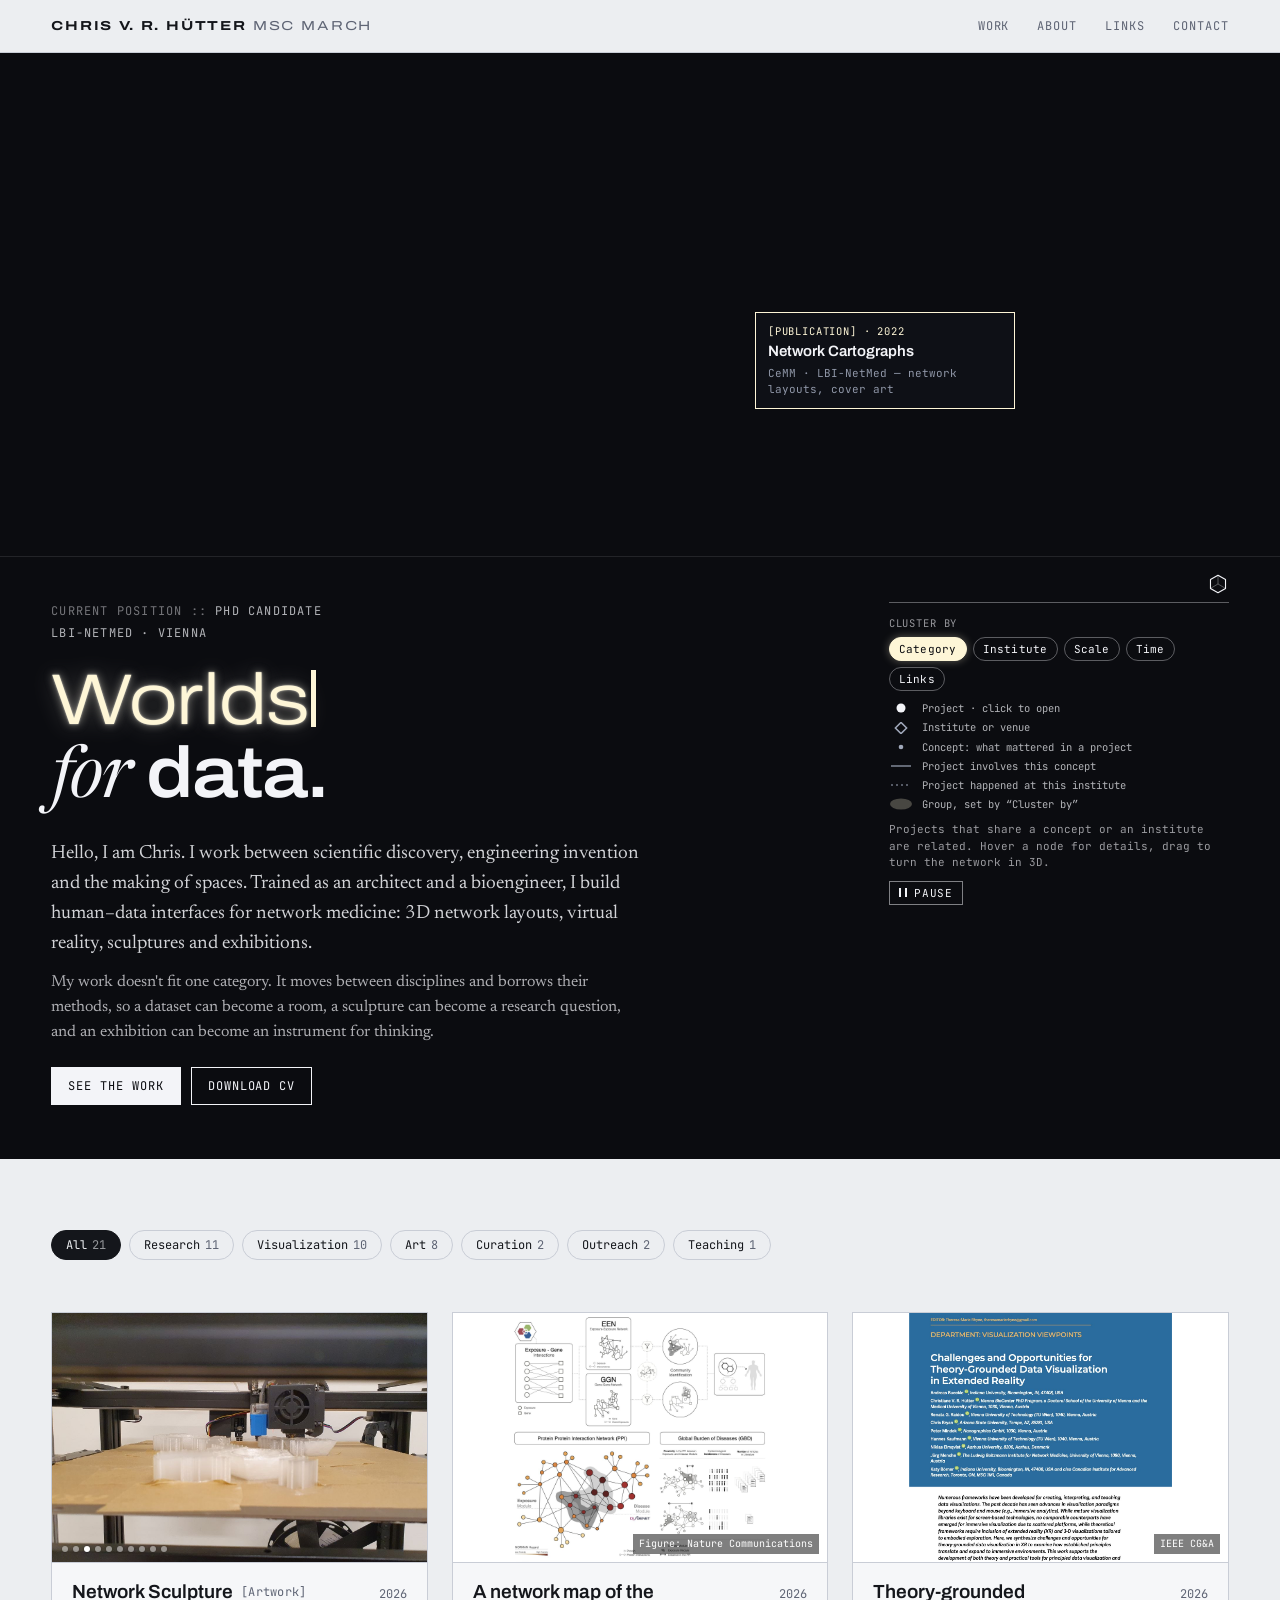
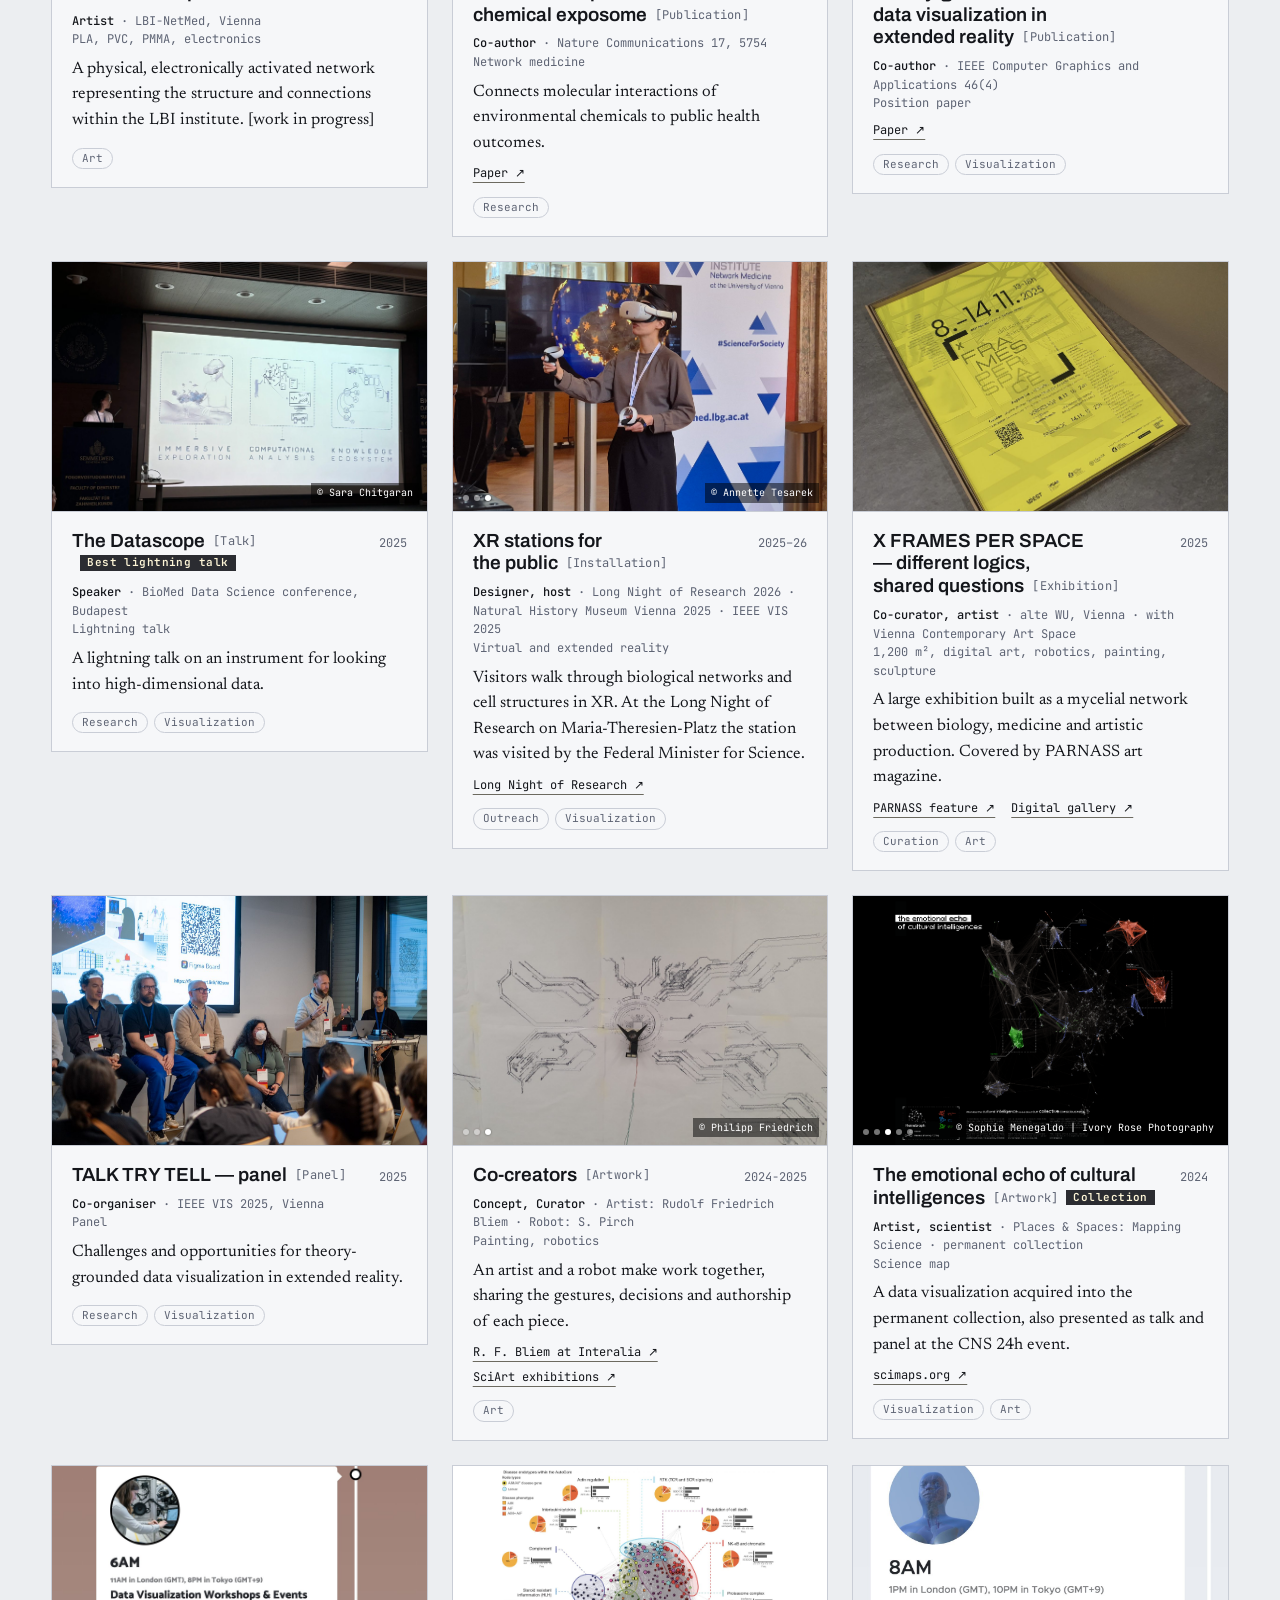
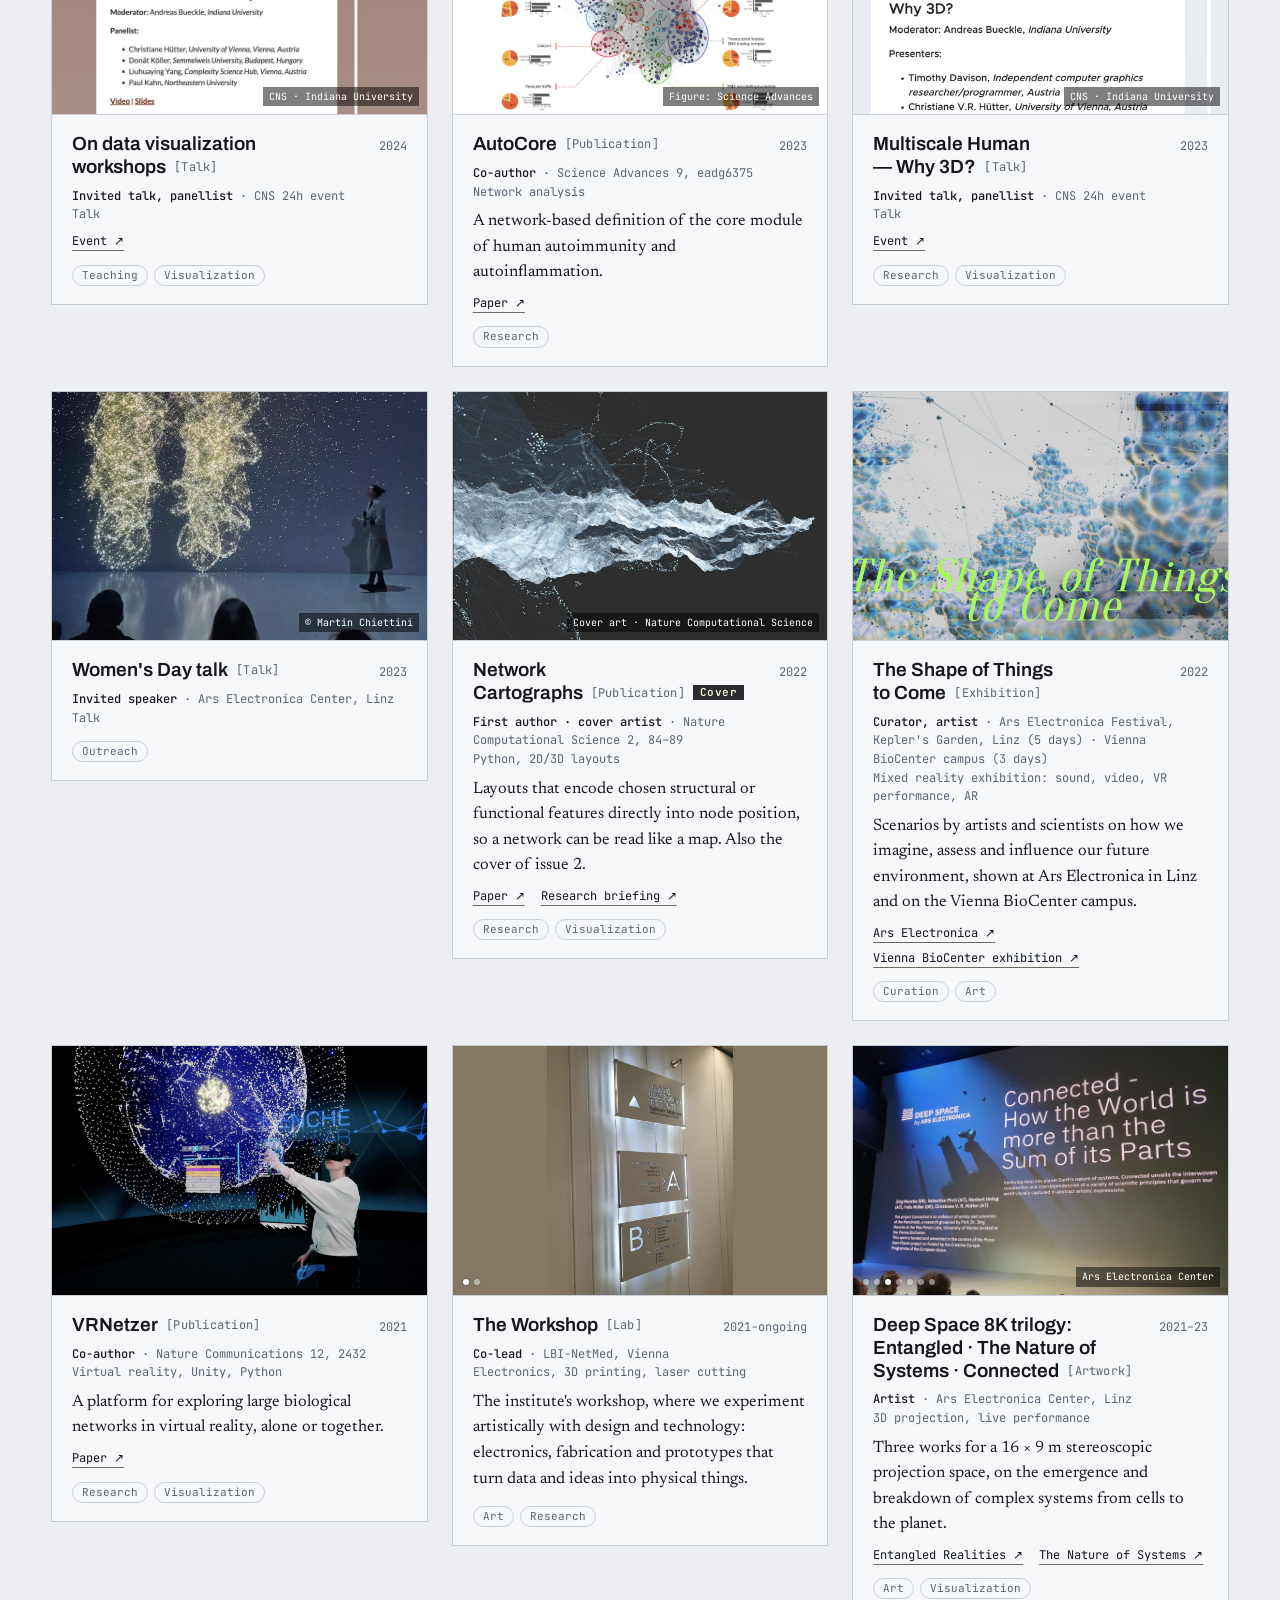
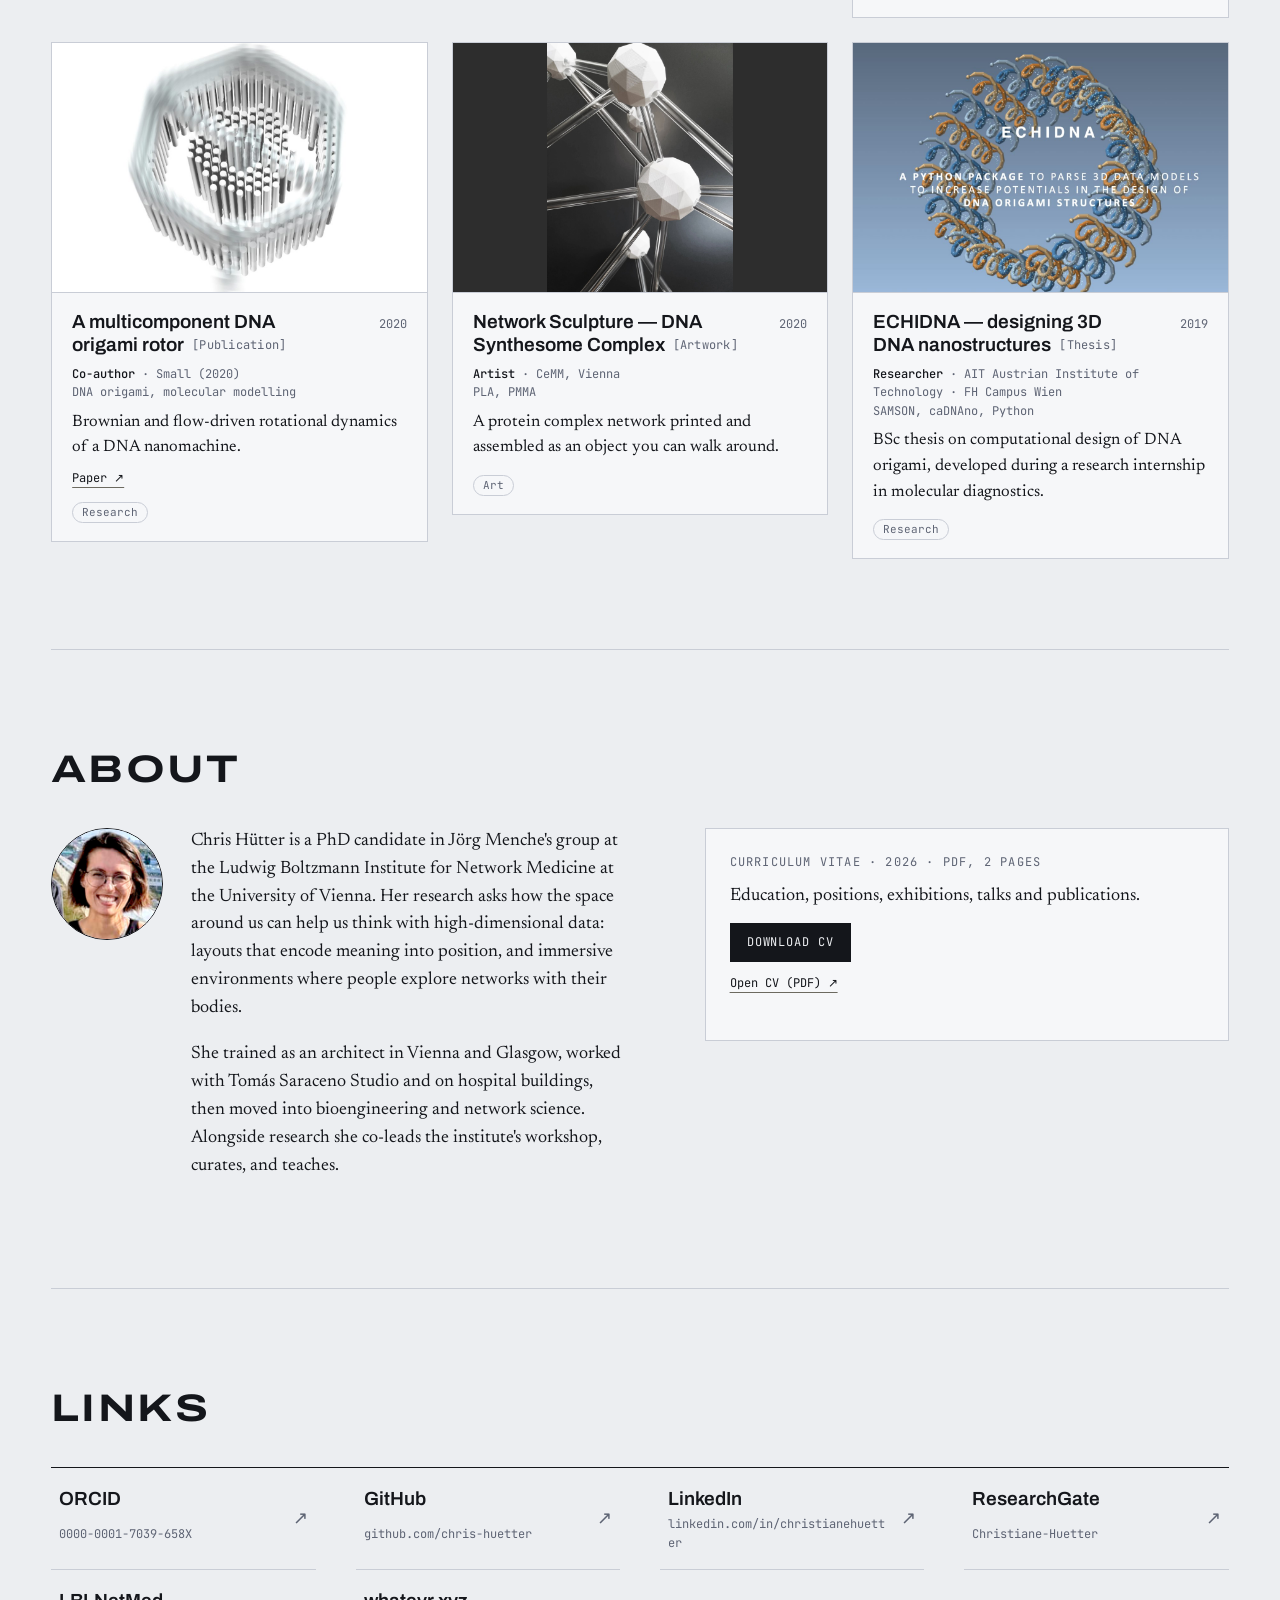
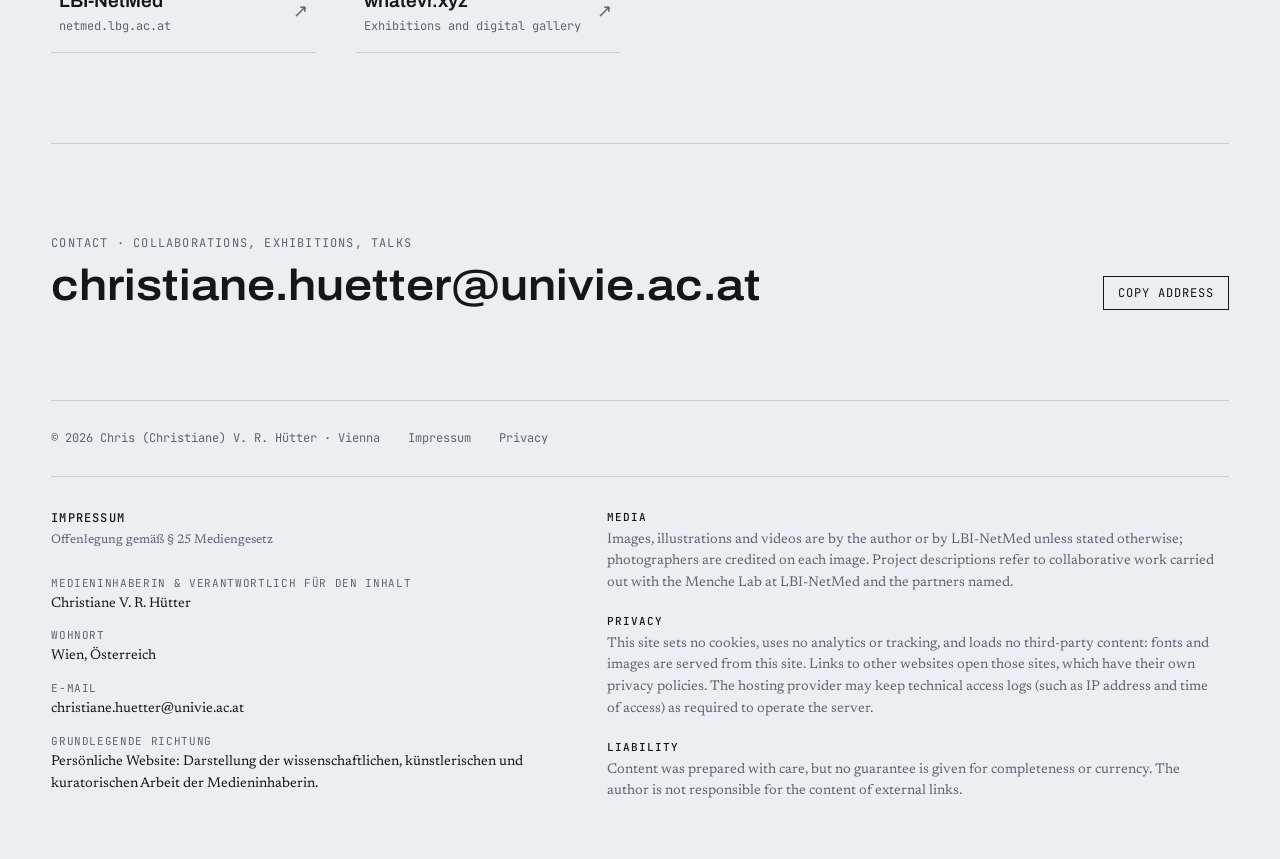
==== commit 4f8791b3: "new images for network sculpture" ====
--- a/index.html
+++ b/index.html
@@ -505,8 +505,8 @@
   d:"The institute's workshop, where we experiment artistically with design and technology: electronics, fabrication and prototypes that turn data and ideas into physical things.",
   ph:"Entrance to the institute workshop",src:""},
  {s:1,y:"2026",t:"Network Sculpture",
-  img:[{src:"img/p-network-sculpture-2026-1.jpg",fit:"fill"}, {src:"img/p-network-sculpture-2026-2.png",fit:"fill"}, {src:"img/p-network-sculpture-2026-3.jpeg",fit:"fill"}, {src:"img/p-network-sculpture-2026-4.jpeg",fit:"fill"}],
-  net:{n:"Network Sculpture",f:"Art",c:["3D printing", "data made physical", "electronics"],i:["lbi"]},k:"Artwork",role:"Artist",where:"LBI-NetMed, Vienna",medium:"PLA, PVC, electronics",cat:["Art"],
+  img:[{src:"img/p-network-sculpture-2026-1.jpg",fit:"fill"}, {src:"img/p-network-sculpture-2026-2.png",fit:"fill"}, {src:"img/p-network-sculpture-2026-3.jpeg",fit:"fill"}, {src:"img/p-network-sculpture-2026-4.jpeg",fit:"fill"}, {src:"img/p-network-sculpture-2026-5.jpg",fit:"fill"}, {src:"img/p-network-sculpture-2026-6.jpg",fit:"fill"}, {src:"img/p-network-sculpture-2026-7.jpg",fit:"fill"}, {src:"img/p-network-sculpture-2026-8.jpg",fit:"fill"}, {src:"img/p-network-sculpture-2026-9.jpg",fit:"fill"}, {src:"img/p-network-sculpture-2026-10.jpg",fit:"fill"}],
+  net:{n:"Network Sculpture",f:"Art",c:["3D printing", "data made physical", "electronics"],i:["lbi"]},k:"Artwork",role:"Artist",where:"LBI-NetMed, Vienna",medium:"PLA, PVC, PMMA, electronics",cat:["Art"],
   d:"A physical, electronically activated network representing the structure and connections within the LBI institute. [work in progress]",
   ph:"Network sculpture prototype suspended along the institute corridor",src:""},
  {s:0,y:"2020",t:"Network Sculpture — DNA Synthesome Complex",
